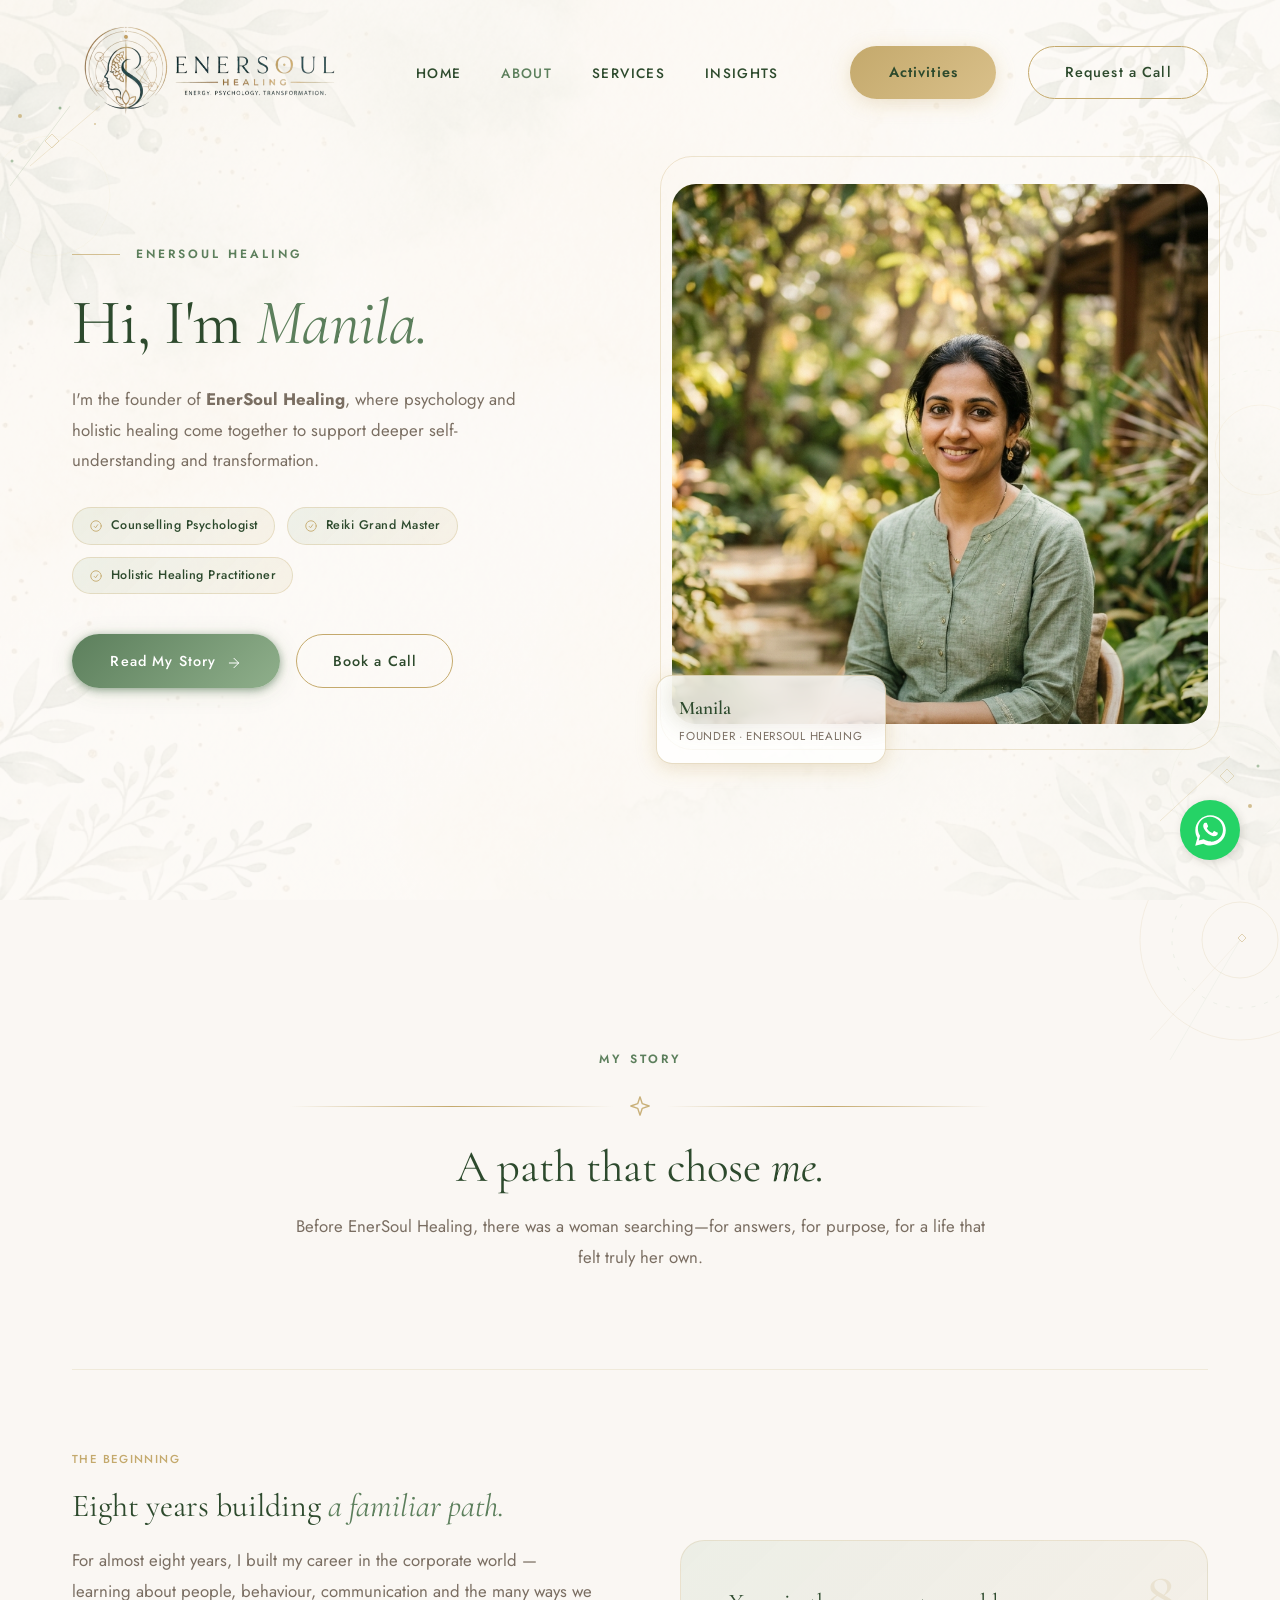
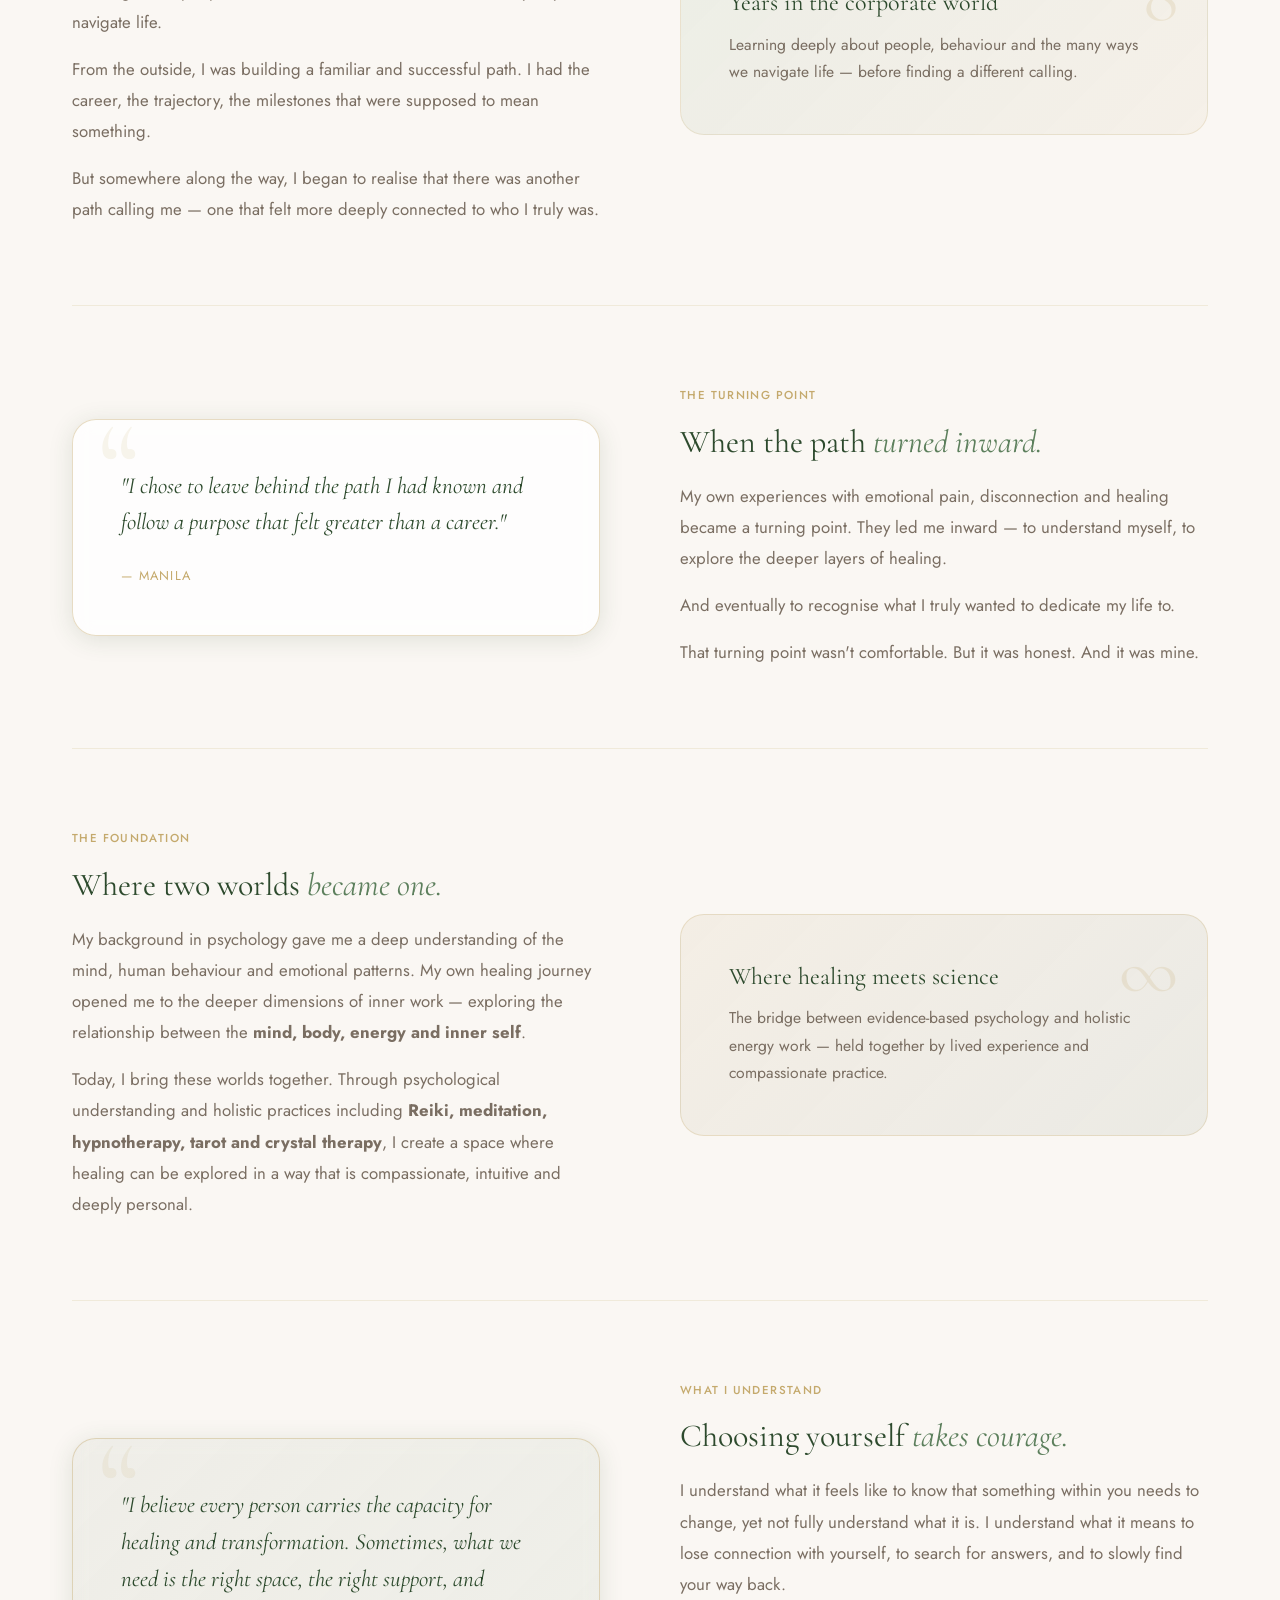
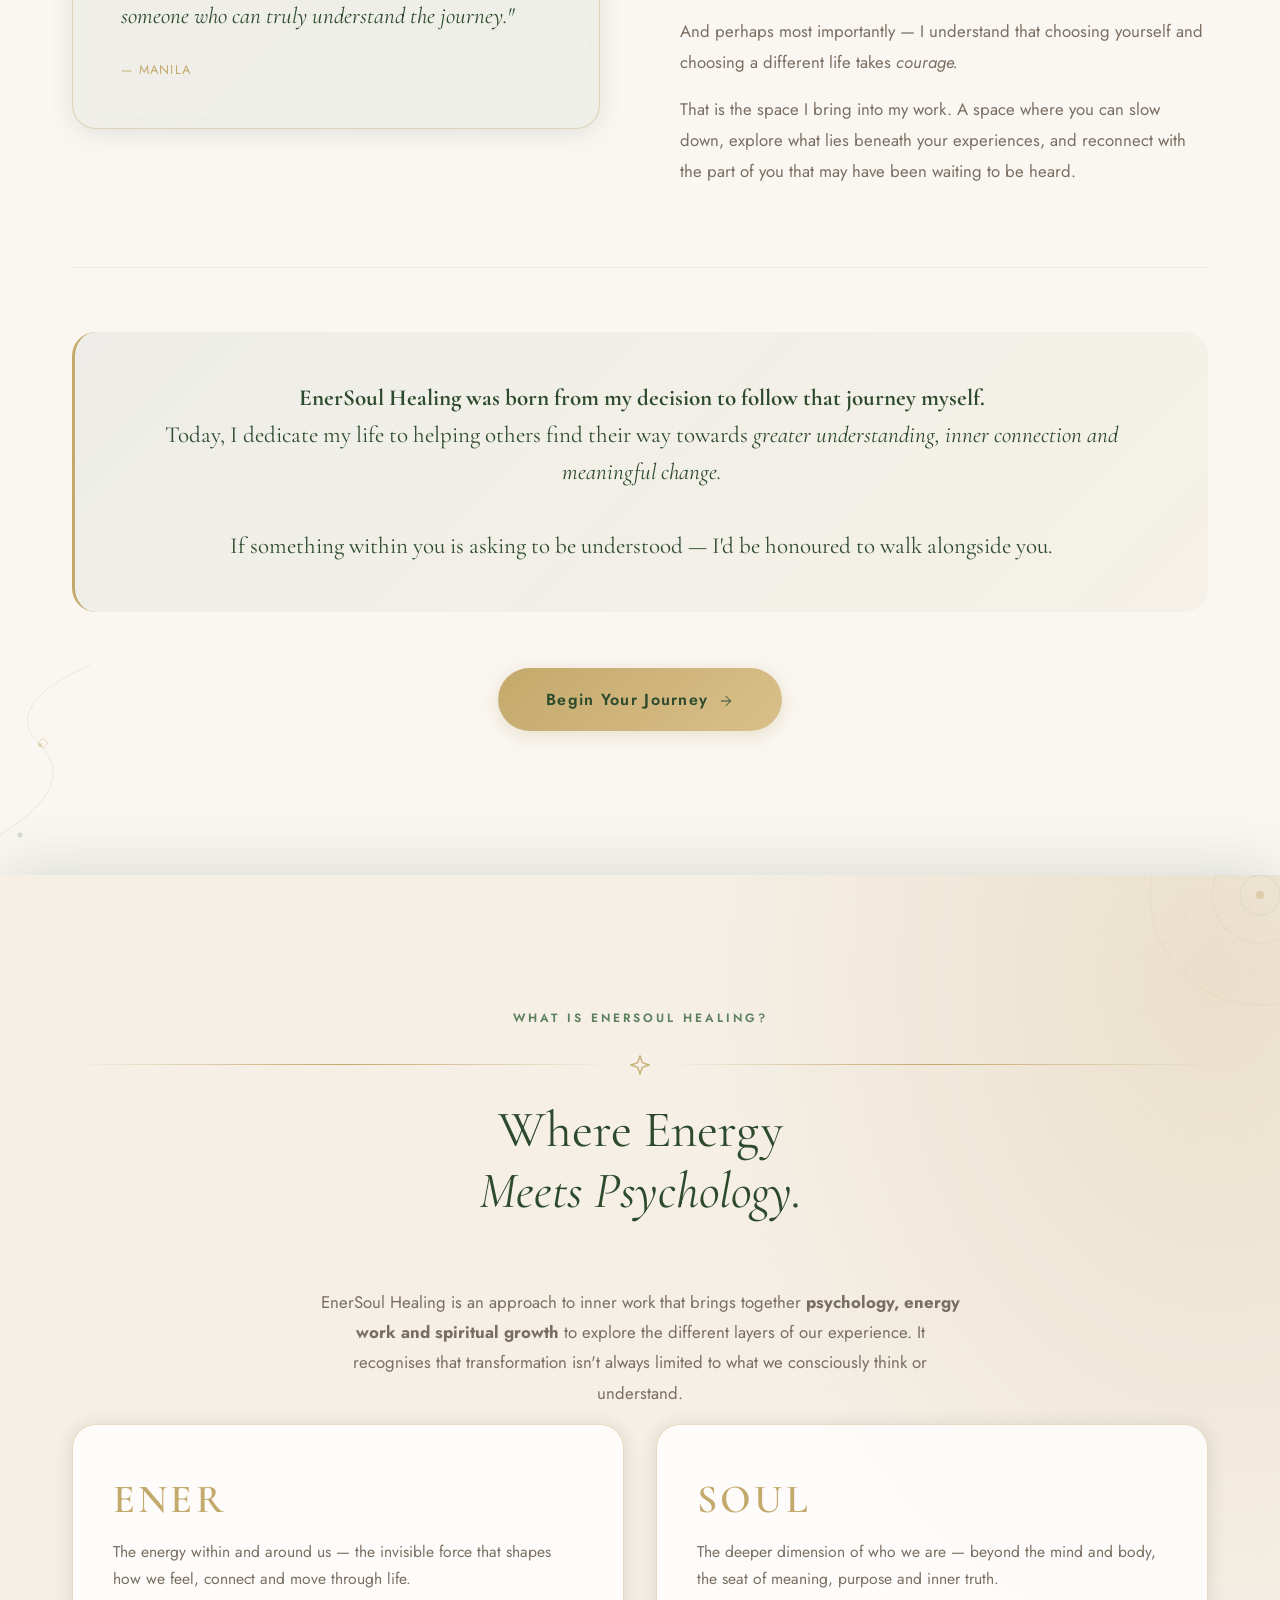
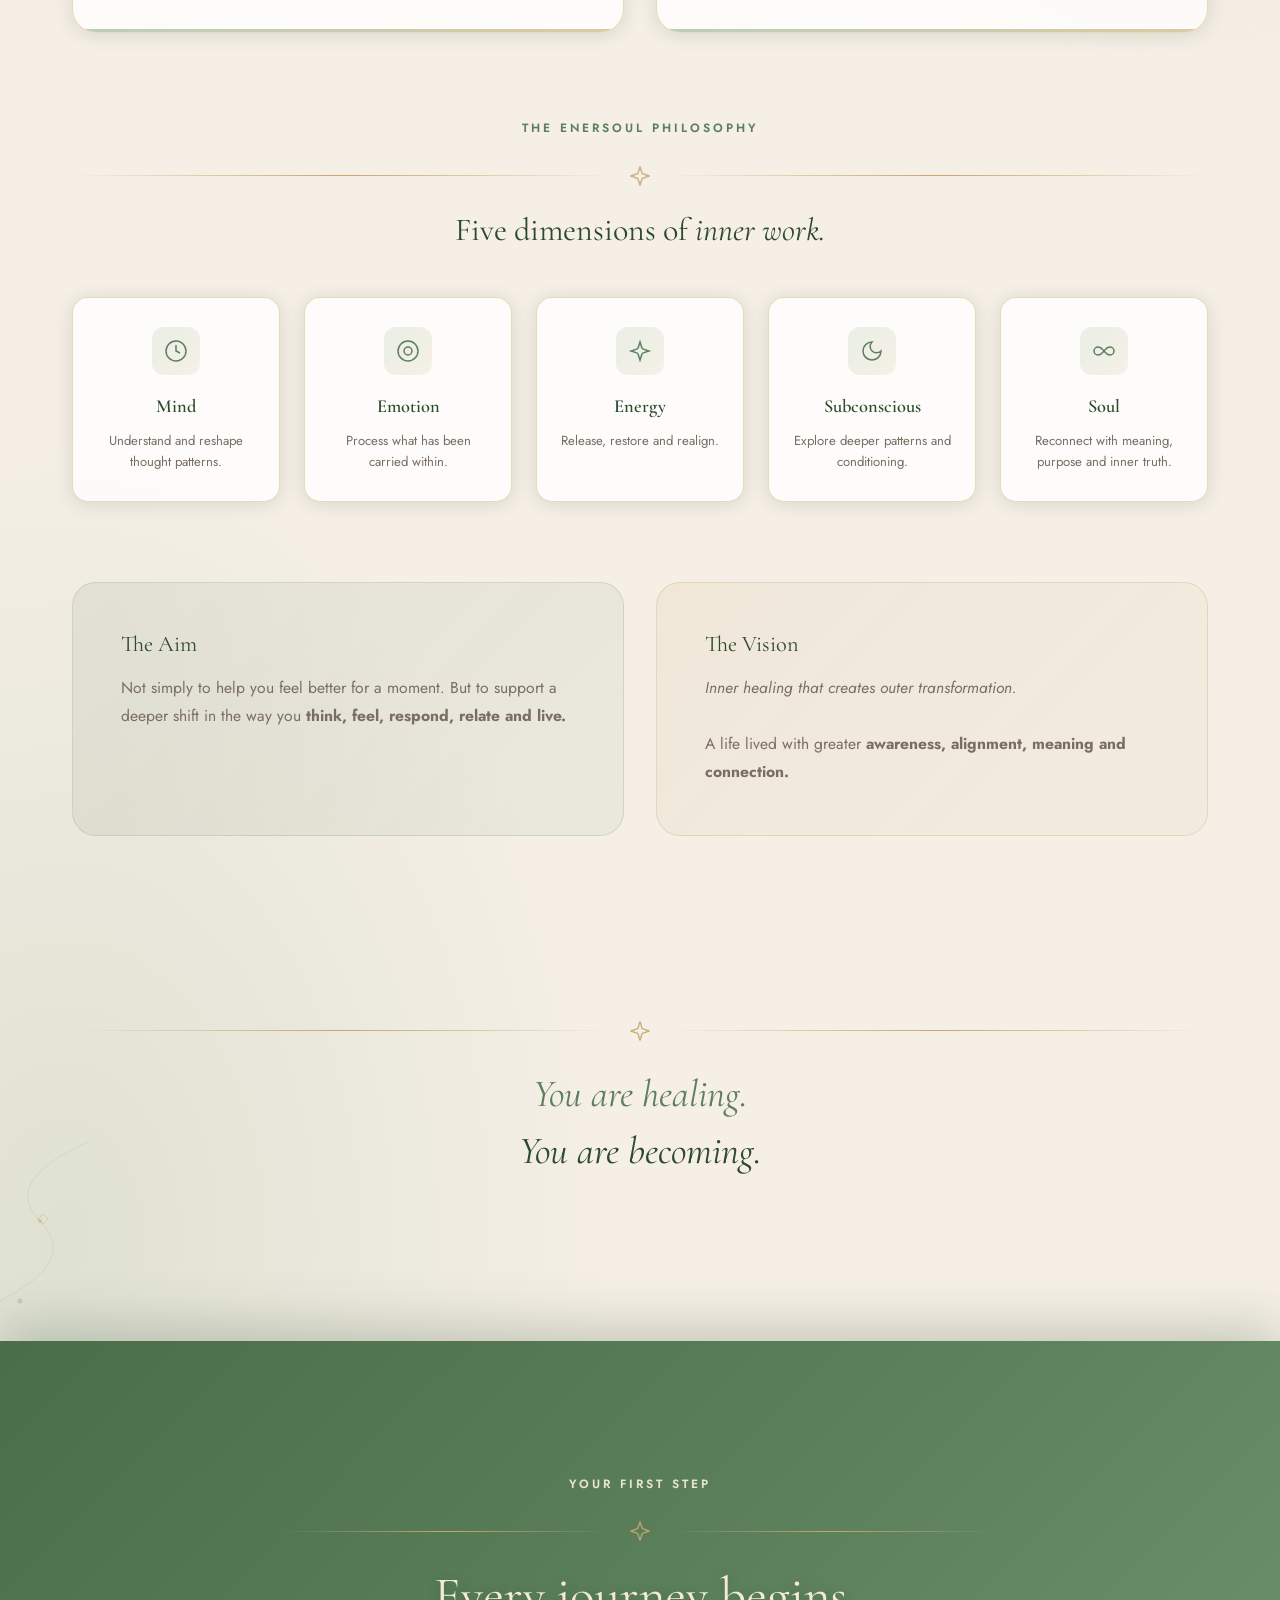
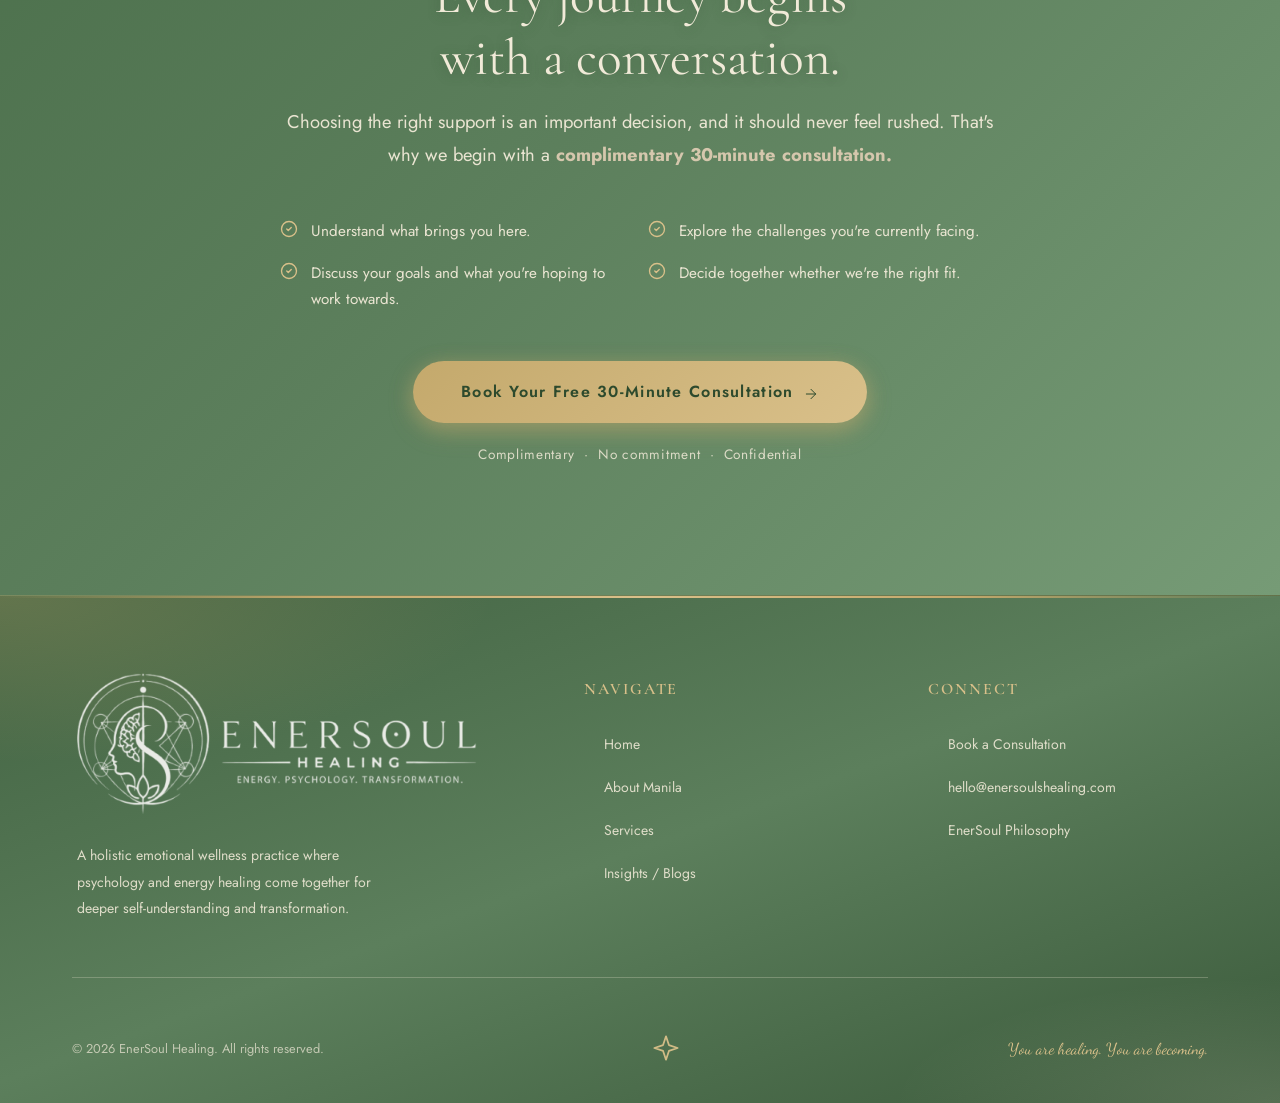
==== about.html @ aa123dfc "feat: implement site-wide animation system and add new about page with modern layout architecture" ====
<!DOCTYPE html>
<html lang="en">

<head>
  <meta charset="UTF-8" />
  <meta name="viewport" content="width=device-width, initial-scale=1.0" />
  <meta name="description"
    content="About Manila — Founder of EnerSoul Healing. Counselling Psychologist, Reiki Grand Master and Holistic Healing Practitioner. Read her story of transformation." />
  <meta name="keywords"
    content="Manila EnerSoul, about Manila, counselling psychologist, reiki grand master, holistic healing, EnerSoul Healing story" />
  <meta property="og:title" content="About Manila — EnerSoul Healing" />
  <meta property="og:description"
    content="The story behind EnerSoul Healing — where psychology and holistic healing come together for deeper transformation." />
  <title>About Manila — EnerSoul Healing</title>

  <!-- Favicon -->
  <link rel="icon" type="image/svg+xml"
    href="data:image/svg+xml,<svg xmlns='http://www.w3.org/2000/svg' viewBox='0 0 24 24' fill='none' stroke='%23C4A96C' stroke-width='1.5' stroke-linecap='round' stroke-linejoin='round'><path d='M12 2L14.5 9.5L22 12L14.5 14.5L12 22L9.5 14.5L2 12L9.5 9.5Z'/></svg>" />

  <!-- Stylesheets -->
  <link rel="stylesheet" href="css/style.css" />
  <link rel="stylesheet" href="css/animations.css" />

  <style>
    /* ── SVG Icon System ── */
    .icon {
      display: inline-block;
      width: 1em;
      height: 1em;
      vertical-align: middle;
      fill: none;
      stroke: currentColor;
      stroke-width: 1.5;
      stroke-linecap: round;
      stroke-linejoin: round;
      flex-shrink: 0;
    }

    .reason-icon .icon { width: 28px; height: 28px; }
    .reason-icon { color: var(--sage-deep); }
    .timeline-node .icon { width: 22px; height: 22px; color: var(--gold); }
    .modality-icon .icon { width: 36px; height: 36px; color: var(--sage-deep); }
    .pillar__icon { width: 20px; height: 20px; color: var(--gold); flex-shrink: 0; }
    .gold-divider__lotus .icon { width: 22px; height: 22px; color: var(--gold); opacity: 0.9; }
    .cta-check-icon .icon { width: 18px; height: 18px; color: var(--gold-light); }
    .footer-lotus .icon { width: 28px; height: 28px; color: rgba(196, 169, 108, 0.9); }
    .btn-arrow .icon { width: 16px; height: 16px; transition: transform 0.3s ease; }
    .btn:hover .btn-arrow .icon { transform: translateX(5px); }

    /* ── About Page Specific ── */

    /* Hero — full-screen, clears fixed nav */
    .about-hero {
      position: relative;
      min-height: 100vh;
      display: flex;
      align-items: center;
      /* Clear the fixed navbar (logo 100px + padding ~28px = ~130px) */
      padding-top: 140px;
      padding-bottom: 5rem;
      overflow: hidden;
    }

    .about-hero__inner {
      position: relative;
      z-index: 2;
      width: 100%;
    }

    .about-hero__grid {
      display: grid;
      grid-template-columns: 1fr 1fr;
      gap: 4rem;
      align-items: center;
    }

    .about-hero__text {
      animation: fadeInLeft 0.9s ease both;
    }

    .about-hero__eyebrow {
      display: flex;
      align-items: center;
      gap: 1rem;
      margin-bottom: 1.5rem;
    }

    .about-hero__eyebrow-line {
      width: 48px;
      height: 1px;
      background: var(--gold);
      opacity: 0.7;
    }

    .about-hero__heading {
      font-size: clamp(2.6rem, 5vw, 4.6rem);
      line-height: 1.1;
      margin-bottom: 1.6rem;
      color: var(--forest);
    }

    .about-hero__heading em {
      font-style: italic;
      color: var(--sage-deep);
    }

    .about-hero__subtext {
      font-size: 1.05rem;
      color: var(--taupe);
      line-height: 1.8;
      max-width: 460px;
      margin-bottom: 2rem;
    }

    .about-hero__image-col {
      position: relative;
      animation: fadeInRight 0.9s ease 0.2s both;
      /* Prevent the image column from overflowing upward */
      padding-top: 1rem;
      padding-bottom: 2.5rem;
    }

    .about-hero__frame {
      position: relative;
      border-radius: 24px;
      overflow: hidden;
      /* Cap height so it doesn't punch through the navbar */
      max-height: 540px;
      background: var(--cream-dark);
    }

    .about-hero__frame img {
      width: 100%;
      height: 100%;
      max-height: 540px;
      object-fit: cover;
      object-position: center top;
      display: block;
    }

    .about-hero__frame::before {
      content: '';
      position: absolute;
      inset: 0;
      background: linear-gradient(180deg, transparent 55%, rgba(45,74,45,0.16) 100%);
      z-index: 1;
      border-radius: 24px;
    }

    .about-hero__frame-ring {
      position: absolute;
      inset: -12px;
      border-radius: 32px;
      border: 1px solid rgba(196,169,108,0.28);
      pointer-events: none;
      /* Keep ring inside the image col bounds */
      top: -12px;
      bottom: 14px;
    }

    .about-hero__badge {
      position: absolute;
      bottom: 0;
      left: -16px;
      background: var(--glass);
      backdrop-filter: blur(12px);
      border: 1px solid var(--glass-border);
      border-radius: var(--radius-md);
      padding: 1rem 1.4rem;
      box-shadow: var(--shadow-gold);
      z-index: 3;
    }

    .about-hero__badge-name {
      display: block;
      font-family: var(--font-display);
      font-size: 1.2rem;
      color: var(--forest);
      font-weight: 600;
    }

    .about-hero__badge-roles {
      display: block;
      font-size: 0.72rem;
      color: var(--taupe);
      letter-spacing: 0.06em;
      text-transform: uppercase;
      margin-top: 0.2rem;
    }

    /* Story Section — alternating narrative blocks */
    .story-section {
      padding: 9rem 0;
      position: relative;
      background: var(--cream);
    }

    .story-intro {
      text-align: center;
      max-width: 700px;
      margin: 0 auto 6rem;
    }

    .story-intro h2 {
      font-size: clamp(2rem, 3.5vw, 3rem);
      margin-top: 1.5rem;
      margin-bottom: 1rem;
    }

    .story-intro p {
      color: var(--taupe);
      font-size: 1.05rem;
    }

    /* Narrative blocks */
    .narrative-blocks {
      display: flex;
      flex-direction: column;
      gap: 0;
    }

    .narrative-block {
      display: grid;
      grid-template-columns: 1fr 1fr;
      gap: 5rem;
      align-items: center;
      padding: 5rem 0;
      border-top: 1px solid rgba(196,169,108,0.18);
    }

    .narrative-block:last-child {
      border-bottom: 1px solid rgba(196,169,108,0.18);
    }

    .narrative-block--reverse .narrative-block__text {
      order: 2;
    }

    .narrative-block--reverse .narrative-block__visual {
      order: 1;
    }

    .narrative-block__label {
      font-size: 0.72rem;
      letter-spacing: 0.12em;
      text-transform: uppercase;
      color: var(--gold);
      font-family: var(--font-body);
      font-weight: 500;
      display: block;
      margin-bottom: 1rem;
    }

    .narrative-block__text h3 {
      font-family: var(--font-display);
      font-size: clamp(1.5rem, 2.5vw, 2.1rem);
      color: var(--forest);
      margin-bottom: 1.2rem;
      line-height: 1.25;
    }

    .narrative-block__text h3 em {
      font-style: italic;
      color: var(--sage-deep);
    }

    .narrative-block__text p {
      color: var(--taupe);
      line-height: 1.85;
      margin-bottom: 1rem;
    }

    .narrative-block__text p:last-of-type {
      margin-bottom: 0;
    }

    .narrative-block__visual {
      position: relative;
      display: flex;
      align-items: center;
      justify-content: center;
    }

    /* Pullquote card for visual column */
    .pullquote-card {
      background: var(--glass);
      backdrop-filter: blur(10px);
      border: 1px solid var(--glass-border);
      border-radius: var(--radius-lg);
      padding: 3rem;
      box-shadow: var(--shadow-soft);
      position: relative;
      overflow: hidden;
    }

    .pullquote-card::before {
      content: '\201C';
      position: absolute;
      top: -1rem;
      left: 1.5rem;
      font-family: var(--font-display);
      font-size: 8rem;
      color: var(--gold);
      opacity: 0.12;
      line-height: 1;
      pointer-events: none;
    }

    .pullquote-card p {
      font-family: var(--font-display);
      font-size: clamp(1.2rem, 1.8vw, 1.5rem);
      font-style: italic;
      color: var(--forest);
      line-height: 1.6;
      margin: 0;
    }

    .pullquote-card__attr {
      display: block;
      margin-top: 1.5rem;
      font-size: 0.8rem;
      letter-spacing: 0.1em;
      text-transform: uppercase;
      color: var(--gold);
      font-family: var(--font-body);
    }

    /* Credential pills */
    .credential-chips {
      display: flex;
      flex-wrap: wrap;
      gap: 0.75rem;
      margin-top: 1.5rem;
    }

    .credential-chip {
      display: inline-flex;
      align-items: center;
      gap: 0.5rem;
      background: linear-gradient(135deg, rgba(143,175,139,0.14), rgba(196,169,108,0.1));
      border: 1px solid rgba(196,169,108,0.3);
      border-radius: 100px;
      padding: 0.45rem 1rem;
      font-size: 0.78rem;
      letter-spacing: 0.04em;
      color: var(--forest);
      font-weight: 500;
    }

    .credential-chip svg {
      width: 14px;
      height: 14px;
      color: var(--gold);
      flex-shrink: 0;
    }

    /* Visual accent box */
    .accent-box {
      background: linear-gradient(135deg, rgba(143,175,139,0.12), rgba(196,169,108,0.08));
      border-radius: var(--radius-lg);
      padding: 3rem;
      border: 1px solid rgba(196,169,108,0.22);
      position: relative;
    }

    .accent-box__number {
      font-family: var(--font-display);
      font-size: 4.5rem;
      color: var(--gold);
      opacity: 0.18;
      line-height: 1;
      position: absolute;
      top: 1.2rem;
      right: 1.8rem;
      pointer-events: none;
    }

    .accent-box h4 {
      font-family: var(--font-display);
      font-size: 1.5rem;
      color: var(--forest);
      margin-bottom: 0.8rem;
    }

    .accent-box p {
      color: var(--taupe);
      font-size: 0.98rem;
      line-height: 1.75;
      margin: 0;
    }

    /* Closing statement band */
    .about-closing {
      margin-top: 4rem;
      padding: 3rem 4rem;
      background: linear-gradient(135deg, rgba(45,74,45,0.06), rgba(196,169,108,0.08));
      border-radius: var(--radius-lg);
      border-left: 3px solid var(--gold);
      text-align: center;
    }

    .about-closing p {
      font-family: var(--font-display);
      font-size: clamp(1.15rem, 1.8vw, 1.45rem);
      color: var(--forest);
      line-height: 1.6;
      margin: 0;
    }

    /* ── Philosophy Section ── */
    .philosophy-intro-text {
      max-width: 640px;
      margin: 0 auto 1rem;
      text-align: center;
      color: var(--taupe);
      font-size: 1.05rem;
      line-height: 1.8;
    }

    /* What EnerSoul Stands For — name breakdown */
    .ener-breakdown {
      display: grid;
      grid-template-columns: 1fr 1fr;
      gap: 2rem;
      margin-bottom: 5rem;
    }

    .ener-card {
      background: var(--glass);
      border: 1px solid var(--glass-border);
      border-radius: var(--radius-lg);
      padding: 2.5rem;
      box-shadow: var(--shadow-card);
      position: relative;
      overflow: hidden;
    }

    .ener-card::after {
      content: '';
      position: absolute;
      bottom: 0;
      left: 0;
      right: 0;
      height: 3px;
      background: linear-gradient(90deg, var(--sage), var(--gold));
      opacity: 0.6;
    }

    .ener-card__word {
      font-family: var(--font-display);
      font-size: 2.5rem;
      color: var(--forest);
      font-weight: 600;
      letter-spacing: 0.08em;
      margin-bottom: 0.4rem;
    }

    .ener-card__word em {
      color: var(--gold);
      font-style: normal;
    }

    .ener-card__def {
      font-size: 0.98rem;
      color: var(--taupe);
      line-height: 1.7;
    }

    /* Pillars — styled like the home modality grid */
    .pillars-heading {
      text-align: center;
      margin-bottom: 3rem;
    }

    .pillars-heading h3 {
      font-family: var(--font-display);
      font-size: clamp(1.5rem, 2.5vw, 2rem);
      color: var(--forest);
    }

    .pillars-grid-new {
      display: grid;
      grid-template-columns: repeat(5, 1fr);
      gap: 1.5rem;
      margin-bottom: 5rem;
    }

    @media (max-width: 900px) {
      .pillars-grid-new { grid-template-columns: repeat(3, 1fr); }
    }

    @media (max-width: 600px) {
      .pillars-grid-new { grid-template-columns: repeat(2, 1fr); }
    }

    .pillar-card-new {
      background: var(--glass);
      border: 1px solid var(--glass-border);
      border-radius: var(--radius-md);
      padding: 1.8rem 1.4rem;
      text-align: center;
      box-shadow: var(--shadow-card);
      transition: var(--transition);
      position: relative;
      overflow: hidden;
    }

    .pillar-card-new:hover {
      transform: translateY(-4px);
      box-shadow: var(--shadow-gold);
    }

    .pillar-card-new__icon {
      width: 48px;
      height: 48px;
      margin: 0 auto 1rem;
      background: linear-gradient(135deg, rgba(143,175,139,0.18), rgba(196,169,108,0.14));
      border-radius: 12px;
      display: flex;
      align-items: center;
      justify-content: center;
      color: var(--sage-deep);
    }

    .pillar-card-new__icon svg {
      width: 24px;
      height: 24px;
    }

    .pillar-card-new__label {
      font-family: var(--font-display);
      font-size: 1.15rem;
      color: var(--forest);
      font-weight: 600;
      display: block;
      margin-bottom: 0.5rem;
    }

    .pillar-card-new__desc {
      font-size: 0.82rem;
      color: var(--taupe);
      line-height: 1.6;
    }

    /* Aim + Vision two-column */
    .aim-vision-grid {
      display: grid;
      grid-template-columns: 1fr 1fr;
      gap: 2rem;
    }

    .aim-vision-card {
      border-radius: var(--radius-lg);
      padding: 3rem;
      position: relative;
      overflow: hidden;
    }

    .aim-vision-card--aim {
      background: linear-gradient(135deg, rgba(45,74,45,0.07), rgba(143,175,139,0.1));
      border: 1px solid rgba(143,175,139,0.3);
    }

    .aim-vision-card--vision {
      background: linear-gradient(135deg, rgba(196,169,108,0.1), rgba(196,169,108,0.05));
      border: 1px solid rgba(196,169,108,0.3);
    }

    .aim-vision-card h4 {
      font-family: var(--font-display);
      font-size: 1.4rem;
      color: var(--forest);
      margin-bottom: 1rem;
    }

    .aim-vision-card p {
      color: var(--taupe);
      line-height: 1.8;
      font-size: 0.98rem;
    }

    /* Closing mantra */
    .closing-mantra {
      text-align: center;
      padding: 5rem 0 2rem;
    }

    .closing-mantra p {
      font-family: var(--font-display);
      font-size: clamp(1.6rem, 3vw, 2.4rem);
      color: var(--forest);
      line-height: 1.5;
    }

    .closing-mantra span {
      color: var(--sage-deep);
      font-style: italic;
    }

    /* ── Responsive ── */
    @media (max-width: 900px) {
      .about-hero {
        padding-top: 120px;
        padding-bottom: 4rem;
        min-height: auto;
      }
      .about-hero__grid { grid-template-columns: 1fr; gap: 2.5rem; }
      .about-hero__image-col { order: -1; max-width: 380px; margin: 0 auto; padding-bottom: 2rem; }
      .about-hero__frame { max-height: 420px; }
      .about-hero__frame img { max-height: 420px; }
      .about-hero__heading { font-size: clamp(2.2rem, 7vw, 3rem); }
      .about-hero__subtext { max-width: 100%; }
      .narrative-block { grid-template-columns: 1fr; gap: 2.5rem; }
      .narrative-block--reverse .narrative-block__text { order: 0; }
      .narrative-block--reverse .narrative-block__visual { order: 0; }
      .ener-breakdown { grid-template-columns: 1fr; }
      .aim-vision-grid { grid-template-columns: 1fr; }
      .about-closing { padding: 2.5rem; }
      .about-hero__badge { left: 0; bottom: 0; }
    }

    @media (max-width: 600px) {
      .pullquote-card { padding: 2rem; }
      .narrative-block { padding: 3rem 0; }
    }
  </style>
</head>

<body>

  <!-- SVG ICON SPRITE (hidden) -->
  <svg xmlns="http://www.w3.org/2000/svg" style="display:none" aria-hidden="true">
    <defs>
      <symbol id="icon-lotus" viewBox="0 0 24 24" fill="none" stroke-linecap="round" stroke-linejoin="round">
        <path d="M12 2L14.5 9.5L22 12L14.5 14.5L12 22L9.5 14.5L2 12L9.5 9.5Z" />
      </symbol>
      <symbol id="icon-mind" viewBox="0 0 24 24" fill="none" stroke-linecap="round" stroke-linejoin="round">
        <circle cx="12" cy="12" r="10" /><path d="M12 6v6l4 2" />
      </symbol>
      <symbol id="icon-emotion" viewBox="0 0 24 24" fill="none" stroke-linecap="round" stroke-linejoin="round">
        <circle cx="12" cy="12" r="4" /><path d="M12 2a10 10 0 0 1 0 20" /><path d="M12 2a10 10 0 0 0 0 20" />
      </symbol>
      <symbol id="icon-sparkles" viewBox="0 0 24 24" fill="none" stroke-linecap="round" stroke-linejoin="round">
        <path d="m12 3-1.912 5.813a2 2 0 0 1-1.275 1.275L3 12l5.813 1.912a2 2 0 0 1 1.275 1.275L12 21l1.912-5.813a2 2 0 0 1 1.275-1.275L21 12l-5.813-1.912a2 2 0 0 1-1.275-1.275L12 3Z" />
        <path d="M5 3v4" /><path d="M19 17v4" /><path d="M3 5h4" /><path d="M17 19h4" />
      </symbol>
      <symbol id="icon-moon" viewBox="0 0 24 24" fill="none" stroke-linecap="round" stroke-linejoin="round">
        <path d="M12 3a6 6 0 0 0 9 9 9 9 0 1 1-9-9Z" />
      </symbol>
      <symbol id="icon-infinity" viewBox="0 0 24 24" fill="none" stroke-linecap="round" stroke-linejoin="round">
        <path d="M12 12c-2-2.5-4-4-6-4a4 4 0 0 0 0 8c2 0 4-1.5 6-4z" />
        <path d="M12 12c2 2.5 4 4 6 4a4 4 0 0 0 0-8c-2 0-4 1.5-6 4z" />
      </symbol>
      <symbol id="icon-check" viewBox="0 0 24 24" fill="none" stroke-linecap="round" stroke-linejoin="round">
        <circle cx="12" cy="12" r="10" /><polyline points="9 12 11 14 15 10" />
      </symbol>
      <symbol id="icon-arrow" viewBox="0 0 24 24" fill="none" stroke-linecap="round" stroke-linejoin="round">
        <line x1="5" y1="12" x2="19" y2="12" /><polyline points="12 5 19 12 12 19" />
      </symbol>
      <symbol id="icon-star" viewBox="0 0 24 24" fill="none" stroke-linecap="round" stroke-linejoin="round">
        <polygon points="12 2 15.09 8.26 22 9.27 17 14.14 18.18 21.02 12 17.77 5.82 21.02 7 14.14 2 9.27 8.91 8.26 12 2" />
      </symbol>
      <symbol id="icon-healing" viewBox="0 0 24 24" fill="none" stroke-linecap="round" stroke-linejoin="round">
        <circle cx="12" cy="12" r="4" /><path d="M12 2v2" /><path d="M12 20v2" />
        <path d="m4.93 4.93 1.41 1.41" /><path d="m17.66 17.66 1.41 1.41" />
        <path d="M2 12h2" /><path d="M20 12h2" />
        <path d="m6.34 17.66-1.41 1.41" /><path d="m19.07 4.93-1.41 1.41" />
      </symbol>
      <symbol id="icon-heart" viewBox="0 0 24 24" fill="none" stroke-linecap="round" stroke-linejoin="round">
        <path d="M20.84 4.61a5.5 5.5 0 0 0-7.78 0L12 5.67l-1.06-1.06a5.5 5.5 0 0 0-7.78 7.78l1.06 1.06L12 21.23l7.78-7.78 1.06-1.06a5.5 5.5 0 0 0 0-7.78z" />
      </symbol>
    </defs>
  </svg>

  <!-- ════════════════════════════════════════
       NAVIGATION
  ════════════════════════════════════════ -->
  <nav id="navbar" role="navigation" aria-label="Main navigation">
    <div class="container nav-inner">

      <a href="index.html#hero" class="nav-logo" aria-label="EnerSoul Healing home">
        <img src="assets/new_logo-removebg-preview.png" alt="EnerSoul Healing Logo" class="nav-logo__img" />
      </a>

      <ul class="nav-links" role="list">
  <li><a href="index.html">Home</a></li>
  <li><a href="about.html" style="color:var(--sage-deep)">About</a></li>
  <li><a href="index.html#section-modalities">Services</a></li>
  <li><a href="blog.html">Insights</a></li>
</ul>

      <div class="nav-cta">
        <a href="updates.html" class="btn btn--gold" style="margin-right: 1rem;">Activities</a>
        <a href="#section-cta" class="btn btn--outline" id="nav-book-btn">Request a Call</a>
      </div>

      <button class="nav-toggle" id="nav-toggle" aria-label="Open menu" aria-expanded="false">
        <span></span><span></span><span></span>
      </button>
    </div>
  </nav>

  <!-- Mobile Menu -->
  <div class="mobile-menu" id="mobile-menu" role="dialog" aria-modal="true" aria-label="Mobile navigation">
  <a href="index.html">Home</a>
  <a href="about.html">About</a>
  <a href="index.html#section-modalities">Services</a>
  <a href="blog.html">Insights</a>
  <a href="about.html#section-philosophy">Philosophy</a>
  <a href="updates.html" class="btn btn--gold" style="margin-top:1rem;">Activities</a>
    <a href="#section-cta" class="btn btn--primary" style="margin-top:1rem;">Request a Call</a>
</div>

  <!-- ════════════════════════════════════════
       ABOUT HERO — SECTION 1
  ════════════════════════════════════════ -->
  <section id="hero" aria-label="About Manila" class="about-hero">

    <!-- Background texture inherited from hero-bg class -->
    <div class="hero-bg" aria-hidden="true"></div>

    <!-- Geometric corner accents (same as homepage hero) -->
    <svg class="geo-accent geo-accent--tl" width="200" height="200" viewBox="0 0 200 200" fill="none" aria-hidden="true">
      <circle cx="20" cy="20" r="2" fill="#C4A96C" opacity="0.72"/>
      <circle cx="60" cy="12" r="1.5" fill="#8FAF8B" opacity="0.9"/>
      <circle cx="12" cy="65" r="1.5" fill="#8FAF8B" opacity="0.72"/>
      <circle cx="95" cy="28" r="1" fill="#C4A96C" opacity="0.63"/>
      <line x1="30" y1="70" x2="100" y2="10" stroke="#C4A96C" stroke-width="0.6" opacity="0.4"/>
      <line x1="10" y1="90" x2="70" y2="10" stroke="#8FAF8B" stroke-width="0.6" opacity="0.4"/>
      <path d="M45 45 L52 38 L59 45 L52 52Z" stroke="#C4A96C" stroke-width="0.7" fill="none" opacity="0.5"/>
      <circle cx="50" cy="100" r="60" stroke="#C4A96C" stroke-width="0.5" opacity="0.1"/>
    </svg>

    <svg class="geo-accent geo-accent--br" width="200" height="200" viewBox="0 0 200 200" fill="none" aria-hidden="true">
      <circle cx="170" cy="170" r="2" fill="#C4A96C" opacity="0.72"/>
      <circle cx="135" cy="178" r="1.5" fill="#8FAF8B" opacity="0.9"/>
      <circle cx="178" cy="130" r="1.5" fill="#8FAF8B" opacity="0.72"/>
      <line x1="150" y1="120" x2="80" y2="185" stroke="#C4A96C" stroke-width="0.6" opacity="0.4"/>
      <path d="M140 140 L147 133 L154 140 L147 147Z" stroke="#C4A96C" stroke-width="0.7" fill="none" opacity="0.5"/>
      <circle cx="150" cy="150" r="60" stroke="#8FAF8B" stroke-width="0.5" opacity="0.1"/>
    </svg>

    <!-- Sacred geometry right side accent -->
    <svg class="section-decor section-decor--cr" width="180" height="360" viewBox="0 0 180 360" fill="none" aria-hidden="true" style="top: 50%; transform: translateY(-50%); right: 0;">
      <circle cx="160" cy="180" r="120" stroke="#C4A96C" stroke-width="0.5" opacity="0.15"/>
      <circle cx="160" cy="180" r="80" stroke="#8FAF8B" stroke-width="0.5" stroke-dasharray="4 8" opacity="0.18"/>
      <circle cx="160" cy="180" r="45" stroke="#C4A96C" stroke-width="0.6" opacity="0.16"/>
    </svg>

    <div class="container about-hero__inner">
      <div class="about-hero__grid">

        <!-- Left: text -->
        <div class="about-hero__text">
          <div class="about-hero__eyebrow">
            <div class="about-hero__eyebrow-line"></div>
            <span class="section-label">EnerSoul Healing</span>
          </div>

          <h1 class="about-hero__heading">
            Hi, I'm <em>Manila.</em>
          </h1>

          <p class="about-hero__subtext">
            I'm the founder of <strong>EnerSoul Healing</strong>, where psychology and holistic healing come together to support deeper self-understanding and transformation.
          </p>

          <div class="credential-chips">
            <span class="credential-chip">
              <svg fill="none" stroke="currentColor" stroke-width="1.5" viewBox="0 0 24 24"><path stroke-linecap="round" stroke-linejoin="round" d="M9 12.75L11.25 15 15 9.75M21 12a9 9 0 11-18 0 9 9 0 0118 0z" /></svg>
              Counselling Psychologist
            </span>
            <span class="credential-chip">
              <svg fill="none" stroke="currentColor" stroke-width="1.5" viewBox="0 0 24 24"><path stroke-linecap="round" stroke-linejoin="round" d="M9 12.75L11.25 15 15 9.75M21 12a9 9 0 11-18 0 9 9 0 0118 0z" /></svg>
              Reiki Grand Master
            </span>
            <span class="credential-chip">
              <svg fill="none" stroke="currentColor" stroke-width="1.5" viewBox="0 0 24 24"><path stroke-linecap="round" stroke-linejoin="round" d="M9 12.75L11.25 15 15 9.75M21 12a9 9 0 11-18 0 9 9 0 0118 0z" /></svg>
              Holistic Healing Practitioner
            </span>
          </div>

          <div style="margin-top: 2.5rem; display: flex; gap: 1rem; flex-wrap: wrap;">
            <a href="#story-section" class="btn btn--primary" id="about-read-story">
              Read My Story
              <span class="btn-arrow"><svg class="icon"><use href="#icon-arrow" /></svg></span>
            </a>
            <a href="https://wa.me/919024952636?text=Hi%2C%20I%20would%20like%20to%20enquire%20about%20your%20services." target="_blank" class="btn btn--outline" id="about-book-btn">Book a Call</a>
          </div>
        </div>

        <!-- Right: image -->
        <div class="about-hero__image-col">
          <div class="about-hero__frame">
            <img src="images/manila.jpg" alt="Manila — Founder of EnerSoul Healing" loading="eager" />
          </div>
          <div class="about-hero__frame-ring" aria-hidden="true"></div>
          <div class="about-hero__badge">
            <span class="about-hero__badge-name">Manila</span>
            <span class="about-hero__badge-roles">Founder · EnerSoul Healing</span>
          </div>
        </div>

      </div>
    </div>
  </section>

  <!-- ════════════════════════════════════════
       MY STORY — SECTION 2
  ════════════════════════════════════════ -->
  <section id="story-section" class="story-section" aria-label="Manila's story">

    <!-- Sacred geometry: concentric rings top-right -->
    <svg class="section-decor section-decor--tr" width="280" height="280" viewBox="0 0 280 280" fill="none" aria-hidden="true">
      <circle cx="240" cy="40" r="100" stroke="#C4A96C" stroke-width="0.6" opacity="0.22"/>
      <circle cx="240" cy="40" r="68" stroke="#8FAF8B" stroke-width="0.6" stroke-dasharray="4 9" opacity="0.22"/>
      <circle cx="240" cy="40" r="38" stroke="#C4A96C" stroke-width="0.8" opacity="0.2"/>
      <path d="M238 38 L242 34 L246 38 L242 42Z" stroke="#C4A96C" stroke-width="0.8" fill="none" opacity="0.6"/>
      <line x1="240" y1="40" x2="150" y2="140" stroke="#C4A96C" stroke-width="0.5" opacity="0.18"/>
      <line x1="240" y1="40" x2="170" y2="160" stroke="#8FAF8B" stroke-width="0.5" opacity="0.16"/>
    </svg>

    <!-- Arc path bottom-left -->
    <svg class="section-decor section-decor--bl" width="200" height="220" viewBox="0 0 200 220" fill="none" aria-hidden="true">
      <path d="M0,180 Q80,130 40,90 Q0,50 90,10" stroke="#8FAF8B" stroke-width="0.8" fill="none" opacity="0.25"/>
      <circle cx="40" cy="90" r="2" fill="#C4A96C" opacity="0.4"/>
      <circle cx="20" cy="180" r="2.5" fill="#8FAF8B" opacity="0.36"/>
      <path d="M38 88 L43 83 L48 88 L43 93Z" stroke="#C4A96C" stroke-width="0.7" fill="none" opacity="0.55"/>
    </svg>

    <div class="container">

      <!-- Section intro header -->
      <div class="story-intro reveal">
        <span class="section-label">My Story</span>
        <div class="gold-divider" aria-hidden="true">
          <span class="gold-divider__lotus"><svg class="icon"><use href="#icon-lotus" /></svg></span>
        </div>
        <h2>A path that chose <em>me.</em></h2>
        <p>Before EnerSoul Healing, there was a woman searching—for answers, for purpose, for a life that felt truly her own.</p>
      </div>

      <!-- Narrative blocks -->
      <div class="narrative-blocks">

        <!-- Block 1: The Corporate Years -->
        <div class="narrative-block reveal reveal--left" id="story-block-1">
          <div class="narrative-block__text">
            <span class="narrative-block__label">The Beginning</span>
            <h3>Eight years building <em>a familiar path.</em></h3>
            <p>For almost eight years, I built my career in the corporate world — learning about people, behaviour, communication and the many ways we navigate life.</p>
            <p>From the outside, I was building a familiar and successful path. I had the career, the trajectory, the milestones that were supposed to mean something.</p>
            <p>But somewhere along the way, I began to realise that there was another path calling me — one that felt more deeply connected to who I truly was.</p>
          </div>
          <div class="narrative-block__visual">
            <div class="accent-box">
              <span class="accent-box__number" aria-hidden="true">8</span>
              <h4>Years in the corporate world</h4>
              <p>Learning deeply about people, behaviour and the many ways we navigate life — before finding a different calling.</p>
            </div>
          </div>
        </div>

        <!-- Block 2: The Turning Point -->
        <div class="narrative-block narrative-block--reverse reveal reveal--right" id="story-block-2">
          <div class="narrative-block__text">
            <span class="narrative-block__label">The Turning Point</span>
            <h3>When the path <em>turned inward.</em></h3>
            <p>My own experiences with emotional pain, disconnection and healing became a turning point. They led me inward — to understand myself, to explore the deeper layers of healing.</p>
            <p>And eventually to recognise what I truly wanted to dedicate my life to.</p>
            <p>That turning point wasn't comfortable. But it was honest. And it was mine.</p>
          </div>
          <div class="narrative-block__visual">
            <div class="pullquote-card">
              <p>"I chose to leave behind the path I had known and follow a purpose that felt greater than a career."</p>
              <span class="pullquote-card__attr">— Manila</span>
            </div>
          </div>
        </div>

        <!-- Block 3: The Foundation -->
        <div class="narrative-block reveal reveal--left" id="story-block-3">
          <div class="narrative-block__text">
            <span class="narrative-block__label">The Foundation</span>
            <h3>Where two worlds <em>became one.</em></h3>
            <p>My background in psychology gave me a deep understanding of the mind, human behaviour and emotional patterns. My own healing journey opened me to the deeper dimensions of inner work — exploring the relationship between the <strong>mind, body, energy and inner self</strong>.</p>
            <p>Today, I bring these worlds together. Through psychological understanding and holistic practices including <strong>Reiki, meditation, hypnotherapy, tarot and crystal therapy</strong>, I create a space where healing can be explored in a way that is compassionate, intuitive and deeply personal.</p>
          </div>
          <div class="narrative-block__visual">
            <div class="accent-box" style="background: linear-gradient(135deg, rgba(196,169,108,0.1), rgba(45,74,45,0.07)); border-color: rgba(196,169,108,0.28);">
              <span class="accent-box__number" aria-hidden="true">∞</span>
              <h4>Where healing meets science</h4>
              <p>The bridge between evidence-based psychology and holistic energy work — held together by lived experience and compassionate practice.</p>
            </div>
          </div>
        </div>

        <!-- Block 4: The Space -->
        <div class="narrative-block narrative-block--reverse reveal reveal--right" id="story-block-4">
          <div class="narrative-block__text">
            <span class="narrative-block__label">What I Understand</span>
            <h3>Choosing yourself <em>takes courage.</em></h3>
            <p>I understand what it feels like to know that something within you needs to change, yet not fully understand what it is. I understand what it means to lose connection with yourself, to search for answers, and to slowly find your way back.</p>
            <p>And perhaps most importantly — I understand that choosing yourself and choosing a different life takes <em>courage.</em></p>
            <p>That is the space I bring into my work. A space where you can slow down, explore what lies beneath your experiences, and reconnect with the part of you that may have been waiting to be heard.</p>
          </div>
          <div class="narrative-block__visual">
            <div class="pullquote-card" style="background: linear-gradient(135deg, rgba(45,74,45,0.05), rgba(143,175,139,0.1));">
              <p>"I believe every person carries the capacity for healing and transformation. Sometimes, what we need is the right space, the right support, and someone who can truly understand the journey."</p>
              <span class="pullquote-card__attr">— Manila</span>
            </div>
          </div>
        </div>

      </div>

      <!-- Closing statement -->
      <div class="about-closing reveal">
        <p>
          <strong>EnerSoul Healing was born from my decision to follow that journey myself.</strong><br/>
          Today, I dedicate my life to helping others find their way towards <em>greater understanding, inner connection and meaningful change.</em><br/><br/>
          If something within you is asking to be understood — I'd be honoured to walk alongside you.
        </p>
      </div>

      <div style="text-align: center; margin-top: 3.5rem;">
        <a href="https://wa.me/919024952636?text=Hi%2C%20I%20would%20like%20to%20enquire%20about%20your%20services." target="_blank" class="btn btn--gold btn--lg" id="story-cta">
          Begin Your Journey
          <span class="btn-arrow"><svg class="icon"><use href="#icon-arrow" /></svg></span>
        </a>
      </div>

    </div>
  </section>

  <!-- ════════════════════════════════════════
       WHAT IS ENERSOUL HEALING — SECTION 3
  ════════════════════════════════════════ -->
  <section id="section-philosophy" aria-label="What is EnerSoul Healing">

    <!-- Full sacred geometry ring cluster top-right -->
    <svg class="section-decor section-decor--tr" width="280" height="280" viewBox="0 0 280 280" fill="none" aria-hidden="true">
      <circle cx="260" cy="20" r="110" stroke="#C4A96C" stroke-width="0.6" opacity="0.22"/>
      <circle cx="260" cy="20" r="78" stroke="#8FAF8B" stroke-width="0.6" stroke-dasharray="4 9" opacity="0.22"/>
      <circle cx="260" cy="20" r="48" stroke="#C4A96C" stroke-width="0.8" opacity="0.2"/>
      <circle cx="260" cy="20" r="20" stroke="#8FAF8B" stroke-width="0.8" opacity="0.23"/>
      <circle cx="260" cy="20" r="4" fill="#C4A96C" opacity="0.36"/>
      <line x1="260" y1="20" x2="130" y2="150" stroke="#C4A96C" stroke-width="0.5" opacity="0.2"/>
      <line x1="260" y1="20" x2="100" y2="100" stroke="#C4A96C" stroke-width="0.4" opacity="0.16"/>
    </svg>

    <!-- Arc + dots bottom-left -->
    <svg class="section-decor section-decor--bl" width="220" height="220" viewBox="0 0 220 220" fill="none" aria-hidden="true">
      <path d="M0,180 Q80,140 40,100 Q0,60 90,20" stroke="#8FAF8B" stroke-width="0.8" fill="none" opacity="0.25"/>
      <circle cx="40" cy="100" r="2" fill="#C4A96C" opacity="0.45"/>
      <circle cx="20" cy="180" r="2.5" fill="#8FAF8B" opacity="0.4"/>
      <path d="M38 98 L43 93 L48 98 L43 103Z" stroke="#C4A96C" stroke-width="0.7" fill="none" opacity="0.58"/>
    </svg>

    <div class="container">

      <div class="section-header reveal">
        <span class="section-label">What Is EnerSoul Healing?</span>
        <div class="gold-divider" aria-hidden="true">
          <span class="gold-divider__lotus"><svg class="icon"><use href="#icon-lotus" /></svg></span>
        </div>
        <h2>Where Energy<br /><em>Meets Psychology.</em></h2>
      </div>

      <p class="philosophy-intro-text reveal">
        EnerSoul Healing is an approach to inner work that brings together <strong>psychology, energy work and spiritual growth</strong> to explore the different layers of our experience. It recognises that transformation isn't always limited to what we consciously think or understand.
      </p>

      <!-- ENER + SOUL name breakdown -->
      <div class="ener-breakdown reveal">
        <div class="ener-card">
          <div class="ener-card__word"><em>ENER</em></div>
          <p class="ener-card__def">The energy within and around us — the invisible force that shapes how we feel, connect and move through life.</p>
        </div>
        <div class="ener-card">
          <div class="ener-card__word"><em>SOUL</em></div>
          <p class="ener-card__def">The deeper dimension of who we are — beyond the mind and body, the seat of meaning, purpose and inner truth.</p>
        </div>
      </div>

      <!-- Pillars -->
      <div class="pillars-heading reveal">
        <span class="section-label">The EnerSoul Philosophy</span>
        <div class="gold-divider" aria-hidden="true">
          <span class="gold-divider__lotus"><svg class="icon"><use href="#icon-lotus" /></svg></span>
        </div>
        <h3>Five dimensions of <em>inner work.</em></h3>
      </div>

      <div class="pillars-grid-new stagger-children">
        <div class="pillar-card-new" id="pillar-mind">
          <div class="pillar-card-new__icon">
            <svg fill="none" stroke="currentColor" stroke-width="1.5" viewBox="0 0 24 24"><circle cx="12" cy="12" r="10"/><path d="M12 6v6l4 2"/></svg>
          </div>
          <span class="pillar-card-new__label">Mind</span>
          <p class="pillar-card-new__desc">Understand and reshape thought patterns.</p>
        </div>

        <div class="pillar-card-new" id="pillar-emotion">
          <div class="pillar-card-new__icon">
            <svg fill="none" stroke="currentColor" stroke-width="1.5" viewBox="0 0 24 24"><circle cx="12" cy="12" r="4"/><path d="M12 2a10 10 0 0 1 0 20"/><path d="M12 2a10 10 0 0 0 0 20"/></svg>
          </div>
          <span class="pillar-card-new__label">Emotion</span>
          <p class="pillar-card-new__desc">Process what has been carried within.</p>
        </div>

        <div class="pillar-card-new" id="pillar-energy">
          <div class="pillar-card-new__icon">
            <svg fill="none" stroke="currentColor" stroke-width="1.5" viewBox="0 0 24 24"><path d="m12 3-1.912 5.813a2 2 0 0 1-1.275 1.275L3 12l5.813 1.912a2 2 0 0 1 1.275 1.275L12 21l1.912-5.813a2 2 0 0 1 1.275-1.275L21 12l-5.813-1.912a2 2 0 0 1-1.275-1.275L12 3Z"/></svg>
          </div>
          <span class="pillar-card-new__label">Energy</span>
          <p class="pillar-card-new__desc">Release, restore and realign.</p>
        </div>

        <div class="pillar-card-new" id="pillar-subconscious">
          <div class="pillar-card-new__icon">
            <svg fill="none" stroke="currentColor" stroke-width="1.5" viewBox="0 0 24 24"><path d="M12 3a6 6 0 0 0 9 9 9 9 0 1 1-9-9Z"/></svg>
          </div>
          <span class="pillar-card-new__label">Subconscious</span>
          <p class="pillar-card-new__desc">Explore deeper patterns and conditioning.</p>
        </div>

        <div class="pillar-card-new" id="pillar-soul">
          <div class="pillar-card-new__icon">
            <svg fill="none" stroke="currentColor" stroke-width="1.5" viewBox="0 0 24 24"><path d="M12 12c-2-2.5-4-4-6-4a4 4 0 0 0 0 8c2 0 4-1.5 6-4z"/><path d="M12 12c2 2.5 4 4 6 4a4 4 0 0 0 0-8c-2 0-4 1.5-6 4z"/></svg>
          </div>
          <span class="pillar-card-new__label">Soul</span>
          <p class="pillar-card-new__desc">Reconnect with meaning, purpose and inner truth.</p>
        </div>
      </div>

      <!-- Aim & Vision -->
      <div class="aim-vision-grid reveal">
        <div class="aim-vision-card aim-vision-card--aim">
          <h4>The Aim</h4>
          <p>Not simply to help you feel better for a moment. But to support a deeper shift in the way you <strong>think, feel, respond, relate and live.</strong></p>
        </div>
        <div class="aim-vision-card aim-vision-card--vision">
          <h4>The Vision</h4>
          <p><em>Inner healing that creates outer transformation.</em><br /><br />A life lived with greater <strong>awareness, alignment, meaning and connection.</strong></p>
        </div>
      </div>

      <!-- Closing mantra -->
      <div class="closing-mantra reveal">
        <div class="gold-divider" aria-hidden="true">
          <span class="gold-divider__lotus"><svg class="icon"><use href="#icon-lotus" /></svg></span>
        </div>
        <p>
          <span>You are healing.</span><br />
          You are becoming.
        </p>
      </div>

    </div>
  </section>

  <!-- ════════════════════════════════════════
       FIRST STEP / CTA — SECTION 4
  ════════════════════════════════════════ -->
  <section id="section-cta" aria-label="Book your consultation">

    <div class="container">
      <div class="cta-content">

        <span class="section-label" style="color: rgba(241,234,216,0.95);">Your First Step</span>
        <div class="gold-divider" aria-hidden="true">
          <span class="gold-divider__lotus"><svg class="icon" style="color:var(--sage-sand);"><use href="#icon-lotus" /></svg></span>
        </div>

        <h2>Every journey begins<br />with a conversation.</h2>

        <p class="cta-lead">
          Choosing the right support is an important decision, and it should never feel rushed.
          That's why we begin with a <strong style="color: var(--sage-sand);">complimentary 30-minute consultation.</strong>
        </p>

        <div class="cta-checklist" role="list">
          <div class="cta-check-item" role="listitem">
            <span class="cta-check-icon" aria-hidden="true"><svg class="icon"><use href="#icon-check" /></svg></span>
            <span>Understand what brings you here.</span>
          </div>
          <div class="cta-check-item" role="listitem">
            <span class="cta-check-icon" aria-hidden="true"><svg class="icon"><use href="#icon-check" /></svg></span>
            <span>Explore the challenges you're currently facing.</span>
          </div>
          <div class="cta-check-item" role="listitem">
            <span class="cta-check-icon" aria-hidden="true"><svg class="icon"><use href="#icon-check" /></svg></span>
            <span>Discuss your goals and what you're hoping to work towards.</span>
          </div>
          <div class="cta-check-item" role="listitem">
            <span class="cta-check-icon" aria-hidden="true"><svg class="icon"><use href="#icon-check" /></svg></span>
            <span>Decide together whether we're the right fit.</span>
          </div>
        </div>

        <div class="cta-actions">
          <a href="https://wa.me/919024952636?text=Hi%2C%20I%20would%20like%20to%20enquire%20about%20your%20services." target="_blank" class="btn btn--gold btn--lg" id="cta-book-btn">
            Book Your Free 30-Minute Consultation
            <span class="btn-arrow"><svg class="icon"><use href="#icon-arrow" /></svg></span>
          </a>
          <p class="cta-note">Complimentary &nbsp;·&nbsp; No commitment &nbsp;·&nbsp; Confidential</p>
        </div>

      </div>
    </div>

  </section>

  <!-- ════════════════════════════════════════
       FOOTER
  ════════════════════════════════════════ -->
  <footer id="footer" role="contentinfo">
    <div class="container">

      <div class="footer-top">
        <div class="footer-brand">
          <a href="index.html#hero" class="footer-logo" aria-label="EnerSoul Healing home">
            <img src="assets/new_logo-removebg-preview.png" alt="EnerSoul Healing Logo" class="footer-logo__img" />
          </a>
          <p class="footer-tagline">A holistic emotional wellness practice where psychology and energy healing come together for deeper self-understanding and transformation.</p>
        </div>

        <div class="footer-links">
  <h5>Navigate</h5>
  <ul role="list">
    <li><a href="index.html">Home</a></li>
    <li><a href="about.html">About Manila</a></li>
    <li><a href="index.html#section-modalities">Services</a></li>
    <li><a href="blog.html">Insights / Blogs</a></li>
  </ul>
</div>

        <div class="footer-links">
          <h5>Connect</h5>
          <ul role="list">
            <li><a href="https://wa.me/919024952636?text=Hi%2C%20I%20would%20like%20to%20enquire%20about%20your%20services." target="_blank" id="footer-book">Book a Consultation</a></li>
            <li><a href="https://wa.me/919024952636?text=Hi%2C%20I%20would%20like%20to%20enquire%20about%20your%20services." target="_blank" id="footer-email">hello@enersoulshealing.com</a></li>
            <li><a href="#section-philosophy" id="footer-philosophy">EnerSoul Philosophy</a></li>
          </ul>
        </div>
      </div>

      <div class="footer-divider" aria-hidden="true"></div>

      <div class="footer-bottom">
        <p>&copy; 2026 EnerSoul Healing. All rights reserved.</p>
        <span class="footer-lotus" aria-hidden="true">
          <svg class="icon"><use href="#icon-lotus" /></svg>
        </span>
        <p style="font-family: 'Dancing Script', cursive; font-size: 1rem;" class="footer-mantra">You are healing. You are becoming.</p>
      </div>

    </div>
  </footer>

  <script src="js/main.js" defer></script>


  <!-- Floating WhatsApp Button -->
  <a href="https://wa.me/919024952636?text=Hi%2C%20I%20would%20like%20to%20enquire%20about%20your%20services." class="whatsapp-float" target="_blank" aria-label="Chat on WhatsApp">
    <svg xmlns="http://www.w3.org/2000/svg" viewBox="0 0 448 512">
      <path d="M380.9 97.1C339 55.1 283.2 32 223.9 32c-122.4 0-222 99.6-222 222 0 39.1 10.2 77.3 29.6 111L0 480l117.7-30.9c32.4 17.7 68.9 27 106.1 27h.1c122.3 0 224.1-99.6 224.1-222 0-59.3-23.1-115-65-157zM223.9 413.3c-33 0-65.4-8.9-94-25.7l-6.7-4-69.8 18.3L72 334.1l-4.4-7.1c-18.4-29.6-28.1-63.9-28.1-99 0-96.1 78.2-174.4 174.4-174.4 51.4 0 99.8 20 136.1 56.4 36.3 36.4 56.4 84.8 56.4 136.2 0 96.2-78.2 174.4-174.4 174.4zm95.4-130.8c-5.2-2.6-30.9-15.3-35.7-17-4.8-1.7-8.3-2.6-11.8 2.6-3.5 5.2-13.5 17-16.6 20.5-3.1 3.5-6.1 4-11.3 1.3-5.2-2.6-22.1-8.2-42-26.2-15.5-14-26-31.3-29.1-36.5-3.1-5.2-.3-8 2.3-10.6 2.4-2.4 5.2-6.1 7.8-9.1 2.6-3.1 3.5-5.2 5.2-8.7 1.7-3.5.9-6.6-.4-9.2-1.3-2.6-11.8-28.5-16.1-39-4.3-10.3-8.7-8.9-11.8-9-3.1-.1-6.6-.1-10.1-.1-3.5 0-9.2 1.3-14 6.5-4.8 5.2-18.3 17.9-18.3 43.6 0 25.8 18.8 50.7 21.4 54.2 2.6 3.5 37 56.5 89.6 79.2 12.5 5.4 22.3 8.6 29.9 11 12.6 4 24.1 3.4 33.2 2.1 10.3-1.5 30.9-12.6 35.3-24.8 4.3-12.2 4.3-22.7 3-24.8-1.4-2.1-4.9-3.4-10.1-6.1z"/>
    </svg>
  </a>
</body>


</html>
---- css/style.css ----
/* ====================================================
   ENERSOUL HEALING — Main Stylesheet
   Design: Premium botanical watercolor aesthetic
   ==================================================== */

/* ── Google Fonts ── */
@import url('https://fonts.googleapis.com/css2?family=Cormorant+Garamond:ital,wght@0,300;0,400;0,500;0,600;0,700;1,300;1,400;1,500&family=Jost:wght@300;400;500;600&family=Dancing+Script:wght@400;600&display=swap');

/* ── CSS Custom Properties ── */
:root {
  --cream: #FAF7F3;
  --cream-dark: #F2EBE0;
  --sage: #8FAF8B;
  --sage-light: #B5CEAD;
  --sage-deep: #5C7F5C;
  --gold: #C4A96C;
  --gold-light: #D9C08A;
  --gold-pale: #F5EDD6;
  --forest: #2D4A2D;
  --taupe: #7A6E62;
  --blush: #E8D5C4;
  --glass: rgba(255, 255, 255, 0.78);
  --glass-border: rgba(196, 169, 108, 0.4);
  --shadow-soft: 0 4px 24px rgba(45, 74, 45, 0.13);
  --shadow-card: 0 2px 18px rgba(45, 74, 45, 0.14);
  --shadow-gold: 0 4px 20px rgba(196, 169, 108, 0.32);

  /* ── Serene Sage palette ── */
  --sage-parchment: #F1EAD8;
  --sage-sand: #D5C7AD;
  --sage-muted: #8A8E75;
  --sage-pale: #BEC5A4;
  --sage-earth: #68604D;

  --font-display: 'Cormorant Garamond', Georgia, serif;
  --font-body: 'Jost', system-ui, sans-serif;
  --font-script: 'Dancing Script', cursive;

  --transition: all 0.4s cubic-bezier(0.25, 0.8, 0.25, 1);
  --transition-slow: all 0.7s cubic-bezier(0.25, 0.8, 0.25, 1);

  --radius-sm: 8px;
  --radius-md: 16px;
  --radius-lg: 24px;
  --radius-xl: 40px;
}

/* ── Reset & Base ── */
*,
*::before,
*::after {
  margin: 0;
  padding: 0;
  box-sizing: border-box;
}

html {
  scroll-behavior: smooth;
  font-size: 16px;
}

body {
  font-family: var(--font-body);
  background-color: #FDFAF6;
  color: var(--forest);
  line-height: 1.7;
  overflow-x: hidden;
  -webkit-font-smoothing: antialiased;
}

img {
  max-width: 100%;
  height: auto;
  display: block;
}

a {
  text-decoration: none;
  color: inherit;
}

/* ── Scrollbar ── */
::-webkit-scrollbar {
  width: 6px;
}

::-webkit-scrollbar-track {
  background: var(--cream);
}

::-webkit-scrollbar-thumb {
  background: var(--sage);
  border-radius: 3px;
}

/* ── Selection ── */
::selection {
  background: var(--gold-pale);
  color: var(--forest);
}

/* ════════════════════════════════════════
   TYPOGRAPHY
════════════════════════════════════════ */
h1,
h2,
h3,
h4 {
  font-family: var(--font-display);
  font-weight: 400;
  line-height: 1.2;
  color: var(--forest);
}

h1 {
  font-size: clamp(2.6rem, 5.5vw, 4.8rem);
  letter-spacing: -0.01em;
}

h2 {
  font-size: clamp(2rem, 4vw, 3.4rem);
}

h3 {
  font-size: clamp(1.4rem, 2.5vw, 2rem);
}

h4 {
  font-size: 1.25rem;
}

p {
  font-size: 1.05rem;
  color: #6B5E52;
  line-height: 1.85;
}

.script-text {
  font-family: var(--font-script);
  font-size: 1.3rem;
  color: var(--gold);
}

.section-label {
  font-family: var(--font-body);
  font-size: 0.75rem;
  font-weight: 600;
  letter-spacing: 0.25em;
  text-transform: uppercase;
  color: var(--sage-deep);
}

/* ════════════════════════════════════════
   LAYOUT UTILITIES
════════════════════════════════════════ */
.container {
  width: 100%;
  max-width: 1200px;
  margin: 0 auto;
  padding: 0 2rem;
}

.container--narrow {
  max-width: 820px;
  margin: 0 auto;
  padding: 0 2rem;
}

section {
  position: relative;
  overflow: hidden;
}

/* ════════════════════════════════════════
   GOLD DIVIDER
════════════════════════════════════════ */
.gold-divider {
  display: flex;
  align-items: center;
  gap: 1rem;
  margin: 1.5rem 0;
}

.gold-divider::before,
.gold-divider::after {
  content: '';
  flex: 1;
  height: 1px;
  background: linear-gradient(90deg, transparent, var(--gold), transparent);
}

.gold-divider__lotus {
  display: flex;
  align-items: center;
  justify-content: center;
  color: var(--gold);
  line-height: 1;
}

.gold-divider__lotus svg {
  width: 22px;
  height: 22px;
  stroke: var(--gold);
  fill: none;
  stroke-width: 1.5;
  stroke-linecap: round;
  stroke-linejoin: round;
}

/* ════════════════════════════════════════
   BUTTONS
════════════════════════════════════════ */
.btn {
  display: inline-flex;
  align-items: center;
  gap: 0.6rem;
  padding: 0.9rem 2.4rem;
  border-radius: 100px;
  font-family: var(--font-body);
  font-size: 0.9rem;
  font-weight: 500;
  letter-spacing: 0.08em;
  cursor: pointer;
  border: none;
  transition: var(--transition);
  position: relative;
  overflow: hidden;
}

.btn::before {
  content: '';
  position: absolute;
  inset: 0;
  background: rgba(255, 255, 255, 0.27);
  transform: translateX(-100%);
  transition: transform 0.4s ease;
}

.btn:hover::before {
  transform: translateX(0);
}

.btn--primary {
  background: linear-gradient(135deg, var(--sage-deep), var(--sage));
  color: #fff;
  box-shadow: var(--shadow-soft), 0 2px 8px rgba(92, 127, 92, 0.63);
}

.btn--primary:hover {
  transform: translateY(-2px);
  box-shadow: var(--shadow-soft), 0 8px 24px rgba(92, 127, 92, 0.72);
}

.btn--outline {
  background: transparent;
  color: var(--forest);
  border: 1.5px solid var(--gold);
  padding: 0.85rem 2.2rem;
}

.btn--outline:hover {
  background: var(--gold-pale);
  transform: translateY(-2px);
  box-shadow: var(--shadow-gold);
}

.btn--gold {
  background: linear-gradient(135deg, var(--gold), var(--gold-light));
  color: var(--forest);
  box-shadow: var(--shadow-gold);
  font-weight: 600;
}

.btn--gold:hover {
  transform: translateY(-3px);
  box-shadow: 0 10px 30px rgba(196, 169, 108, 0.72);
}

.btn--lg {
  padding: 1.1rem 3rem;
  font-size: 1rem;
}

/* ════════════════════════════════════════
   BOTANICAL DECORATIONS — hidden for clean look
════════════════════════════════════════ */
.botanical-corner {
  position: absolute;
  pointer-events: none;
  z-index: 0;
  opacity: 0;
  /* Hidden — clean minimalist look */
  display: none;
}

.botanical-corner--tl {
  top: 0;
  left: 0;
}

.botanical-corner--tr {
  top: 0;
  right: 0;
}

.botanical-corner--bl {
  bottom: 0;
  left: 0;
}

.botanical-corner--br {
  bottom: 0;
  right: 0;
}

/* ════════════════════════════════════════
   GEOMETRIC ACCENT DECORATIONS (hero)
════════════════════════════════════════ */
.geo-accent {
  position: absolute;
  pointer-events: none;
  z-index: 0;
}

.geo-accent--tl {
  top: 6rem;
  left: 0;
}

.geo-accent--br {
  bottom: 4rem;
  right: 0;
}

/* ════════════════════════════════════════
   GLASS CARDS
════════════════════════════════════════ */
.glass-card {
  background: var(--glass);
  backdrop-filter: blur(12px);
  -webkit-backdrop-filter: blur(12px);
  border: 1px solid var(--glass-border);
  border-radius: var(--radius-lg);
  padding: 2.5rem 2rem;
  box-shadow: var(--shadow-card);
  transition: var(--transition);
  position: relative;
  overflow: hidden;
}

.glass-card::before {
  content: '';
  position: absolute;
  top: 0;
  left: 0;
  right: 0;
  height: 1px;
  background: linear-gradient(90deg, transparent, rgba(196, 169, 108, 0.9), transparent);
}

.glass-card:hover {
  transform: translateY(-6px);
  box-shadow: 0 16px 50px rgba(45, 74, 45, 0.25);
  border-color: rgba(196, 169, 108, 0.81);
}

/* ════════════════════════════════════════
   NAVIGATION
════════════════════════════════════════ */
#navbar {
  position: fixed;
  top: 0;
  left: 0;
  right: 0;
  z-index: 1000;
  transition: var(--transition);
  padding: 1.4rem 0;
}

#navbar.scrolled {
  background: rgba(247, 243, 238, 0.95);
  backdrop-filter: blur(16px);
  -webkit-backdrop-filter: blur(16px);
  border-bottom: 1px solid rgba(196, 169, 108, 0.36);
  padding: 0.9rem 0;
  box-shadow: 0 4px 30px rgba(45, 74, 45, 0.11);
}

.nav-inner {
  display: flex;
  align-items: center;
  justify-content: space-between;
}

.nav-logo {
  display: flex;
  align-items: center;
  line-height: 1;
}

.nav-logo__img {
  height: 100px;
  width: auto;
  max-width: 100%;
  object-fit: contain;
  display: block;
  transition: height 0.4s ease, transform 0.3s ease;
}

#navbar.scrolled .nav-logo__img {
  height: 100px;
}

.nav-logo:hover .nav-logo__img {
  transform: scale(1.02);
}

.nav-logo__primary {
  font-family: var(--font-display);
  font-size: 1.5rem;
  font-weight: 600;
  color: var(--forest);
  letter-spacing: 0.02em;
}

.nav-logo__sub {
  font-family: var(--font-body);
  font-size: 0.65rem;
  letter-spacing: 0.25em;
  text-transform: uppercase;
  color: var(--gold);
  font-weight: 500;
}

.nav-links {
  display: flex;
  align-items: center;
  list-style: none;
  gap: 2.5rem;
}

.nav-links a {
  font-size: 0.85rem;
  font-weight: 500;
  letter-spacing: 0.1em;
  text-transform: uppercase;
  color: var(--forest);
  position: relative;
  transition: var(--transition);
}

.nav-links a::after {
  content: '';
  position: absolute;
  bottom: -3px;
  left: 0;
  width: 0;
  height: 1px;
  background: var(--gold);
  transition: width 0.3s ease;
}

.nav-links a:hover {
  color: var(--sage-deep);
}

.nav-links a:hover::after {
  width: 100%;
}

.nav-cta {
  display: flex;
  align-items: center;
  gap: 1rem;
}

/* Hamburger */
.nav-toggle {
  display: none;
  flex-direction: column;
  gap: 5px;
  cursor: pointer;
  padding: 4px;
}

.nav-toggle span {
  display: block;
  width: 24px;
  height: 2px;
  background: var(--forest);
  border-radius: 2px;
  transition: var(--transition);
}

.nav-toggle.active span:nth-child(1) {
  transform: translateY(7px) rotate(45deg);
}

.nav-toggle.active span:nth-child(2) {
  opacity: 0;
  transform: scaleX(0);
}

.nav-toggle.active span:nth-child(3) {
  transform: translateY(-7px) rotate(-45deg);
}

/* Mobile nav */
.mobile-menu {
  display: none;
  position: fixed;
  top: 0;
  left: 0;
  right: 0;
  bottom: 0;
  background: rgba(247, 243, 238, 0.95);
  backdrop-filter: blur(20px);
  z-index: 999;
  flex-direction: column;
  align-items: center;
  justify-content: center;
  gap: 2.5rem;
}

.mobile-menu.open {
  display: flex;
}

.mobile-menu a {
  font-family: var(--font-display);
  font-size: 2.5rem;
  font-weight: 300;
  color: var(--forest);
  transition: var(--transition);
}

.mobile-menu a:hover {
  color: var(--sage-deep);
}

/* ════════════════════════════════════════
   HERO SECTION
════════════════════════════════════════ */
#hero {
  min-height: 100vh;
  display: flex;
  align-items: center;
  position: relative;
  background: transparent;
  padding: 6rem 0 4rem;
}

/* Fixed backdrop — stays behind everything as content scrolls over */
.hero-bg {
  position: fixed;
  inset: 0;
  background-image: url('../images/hero_bg.jpg');
  background-size: cover;
  background-position: center;
  opacity: 0.32;
  z-index: -1;
}

/* Light cream veil over the background image for readability */
.hero-bg::before {
  content: '';
  position: absolute;
  inset: 0;
  background: rgba(253, 250, 246, 0.5);
}

.hero-bg::after {
  content: '';
  position: absolute;
  inset: 0;
  background: linear-gradient(to bottom,
      rgba(253, 250, 246, 0.1) 0%,
      rgba(253, 250, 246, 0.0) 40%,
      rgba(253, 250, 246, 0.4) 100%);
}

.hero-content {
  position: relative;
  z-index: 1;
  max-width: 820px;
}

.hero-eyebrow {
  display: flex;
  align-items: center;
  gap: 1rem;
  margin-bottom: 1.5rem;
}

.hero-eyebrow__line {
  width: 40px;
  height: 1px;
  background: var(--gold);
}

.hero-heading {
  font-size: clamp(2.8rem, 5.5vw, 5rem);
  font-weight: 300;
  color: var(--forest);
  line-height: 1.1;
  margin-bottom: 1.6rem;
  letter-spacing: -0.01em;
}

.hero-heading em {
  font-style: italic;
  color: var(--sage-deep);
}

.hero-subheading {
  font-size: 1.05rem;
  color: var(--taupe);
  max-width: 520px;
  line-height: 1.85;
  margin-bottom: 2.8rem;
}

.hero-subheading strong {
  color: var(--forest);
  font-weight: 500;
}

.hero-actions {
  display: flex;
  align-items: center;
  gap: 1.2rem;
  flex-wrap: wrap;
}

.hero-scroll {
  position: absolute;
  bottom: 3rem;
  left: 50%;
  transform: translateX(-50%);
  display: flex;
  flex-direction: column;
  align-items: center;
  gap: 0.6rem;
  z-index: 1;
}

.hero-scroll__text {
  font-size: 0.65rem;
  letter-spacing: 0.3em;
  text-transform: uppercase;
  color: var(--taupe);
}

.hero-scroll__line {
  width: 1px;
  height: 50px;
  background: linear-gradient(to bottom, var(--gold), transparent);
}

/* ════════════════════════════════════════
   HERO — SPLIT LAYOUT
════════════════════════════════════════ */
.hero-split {
  display: grid;
  grid-template-columns: 55fr 45fr;
  gap: 3rem;
  align-items: center;
  min-height: 70vh;
}

/* ── Hero video panel ── */
.hero-video-wrap {
  position: relative;
  display: flex;
  align-items: center;
  justify-content: center;
  width: 100%;
  aspect-ratio: 1 / 1;
  max-width: 480px;
  margin: 0 auto;
}

/* Hidden source video — loaded but invisible; canvas reads its frames */
.hero-logo-video-src {
  position: absolute;
  width: 1px;
  height: 1px;
  opacity: 0;
  pointer-events: none;
  visibility: hidden;
}

/* Visible canvas — shows the chroma-keyed result */
.hero-logo-canvas {
  position: relative;
  z-index: 2;
  width: 88%;
  height: 88%;
  object-fit: contain;
  border-radius: 0;
  filter: drop-shadow(0 8px 40px rgba(196, 169, 108, 0.35)) drop-shadow(0 0 16px rgba(143, 175, 139, 0.25));
  animation: videoFadeIn 1.4s ease forwards, heroFloat 6s ease-in-out 1.4s infinite;
}

@keyframes videoFadeIn {
  from { opacity: 0; transform: scale(0.92); }
  to   { opacity: 1; transform: scale(1); }
}

@keyframes heroFloat {
  0%, 100% { transform: translateY(0px); }
  50%       { transform: translateY(-12px); }
}

.hero-video-ring {
  position: absolute;
  border-radius: 50%;
  pointer-events: none;
}

.hero-video-ring--outer {
  inset: -8%;
  border: none;
  animation: ringPulse 5s ease-in-out infinite;
}

.hero-video-ring--inner {
  inset: -2%;
  border: none;
  animation: ringPulse 5s ease-in-out infinite 1s;
}

@keyframes ringPulse {
  0%, 100% { opacity: 0.5; transform: scale(1); }
  50%       { opacity: 1;   transform: scale(1.025); }
}

.hero-video-glow {
  position: absolute;
  inset: -5%;
  border-radius: 50%;
  background: radial-gradient(ellipse at center,
    rgba(196, 169, 108, 0.22) 0%,
    rgba(143, 175, 139, 0.16) 40%,
    rgba(196, 169, 108, 0.06) 65%,
    transparent 80%);
  z-index: 1;
  pointer-events: none;
  animation: glowPulse 6s ease-in-out infinite;
}

@keyframes glowPulse {
  0%, 100% { opacity: 0.7; transform: scale(1); }
  50%       { opacity: 1;   transform: scale(1.06); }
}

/* Particles canvas hidden */
#particles-canvas {
  display: none;
}

/* ════════════════════════════════════════
   SECTION: YOU MAY BE HERE
════════════════════════════════════════ */
#section-reasons {
  padding: 8rem 0;
  background: #FDFAF6;
  position: relative;
  overflow: hidden;
  box-shadow: 0 -12px 50px rgba(45, 74, 45, 0.11);
}

#section-reasons::before {
  content: '';
  position: absolute;
  inset: 0;
  background:
    radial-gradient(ellipse 70% 55% at 5% 10%, rgba(143, 175, 139, 0.22) 0%, transparent 60%),
    radial-gradient(ellipse 55% 50% at 95% 85%, rgba(196, 169, 108, 0.18) 0%, transparent 60%);
  pointer-events: none;
  z-index: 0;
}

#section-reasons>.container {
  position: relative;
  z-index: 1;
}

/* ════════════════════════════════════════
   SECTION DECORATIONS — sacred geometry
════════════════════════════════════════ */
.section-decor {
  position: absolute;
  pointer-events: none;
  z-index: 0;
  overflow: visible;
}

.section-decor--tl {
  top: 0;
  left: 0;
}

.section-decor--tr {
  top: 0;
  right: 0;
}

.section-decor--bl {
  bottom: 0;
  left: 0;
}

.section-decor--br {
  bottom: 0;
  right: 0;
}

.section-decor--cr {
  top: 50%;
  right: 0;
  transform: translateY(-50%);
}

.section-decor--cl {
  top: 50%;
  left: 0;
  transform: translateY(-50%);
}

.section-header {
  text-align: center;
  margin-bottom: 4rem;
}

.section-header h2 {
  margin-bottom: 1rem;
}

.section-header p {
  max-width: 560px;
  margin: 0 auto;
}

.reasons-grid {
  display: grid;
  grid-template-columns: repeat(3, 1fr);
  gap: 1.5rem;
  margin-bottom: 3rem;
}

.reason-card {
  background: var(--glass);
  backdrop-filter: blur(12px);
  border: 1px solid var(--glass-border);
  border-radius: var(--radius-lg);
  padding: 2.5rem 2rem;
  box-shadow: var(--shadow-card);
  transition: var(--transition);
  position: relative;
  overflow: hidden;
}

.reason-card::before {
  content: '';
  position: absolute;
  top: 0;
  left: 0;
  right: 0;
  height: 2px;
  background: linear-gradient(90deg, var(--sage), var(--gold));
  transform: scaleX(0);
  transform-origin: left;
  transition: transform 0.4s ease;
}

.reason-card:hover::before {
  transform: scaleX(1);
}

.reason-card:hover {
  transform: translateY(-8px);
  box-shadow: 0 20px 50px rgba(45, 74, 45, 0.23);
  border-color: rgba(196, 169, 108, 0.72);
}

.reason-card--wide {
  grid-column: span 3;
  display: flex;
  flex-direction: column;
  align-items: center;
  text-align: center;
}

.reason-icon {
  width: 52px;
  height: 52px;
  background: linear-gradient(135deg, var(--sage-light), var(--gold-pale));
  border-radius: 50%;
  display: flex;
  align-items: center;
  justify-content: center;
  margin-bottom: 1.5rem;
  flex-shrink: 0;
}

.reason-icon svg {
  width: 24px;
  height: 24px;
  stroke: var(--sage-deep);
  fill: none;
  stroke-width: 1.5;
  stroke-linecap: round;
  stroke-linejoin: round;
}

.reason-card h3 {
  font-size: 1.35rem;
  margin-bottom: 1rem;
  font-weight: 500;
}

.reason-card p {
  font-size: 0.95rem;
  line-height: 1.8;
}

.reasons-bottom {
  text-align: center;
  padding: 3rem 2.5rem;
  background: linear-gradient(135deg, rgba(143, 175, 139, 0.22), rgba(196, 169, 108, 0.18));
  border: 1px solid rgba(196, 169, 108, 0.45);
  border-radius: var(--radius-xl);
  max-width: 760px;
  margin: 0 auto;
}

.reasons-bottom p {
  font-family: var(--font-display);
  font-size: 1.8rem;
  font-style: italic;
  color: var(--forest);
  font-weight: 400;
  line-height: 1.3;
}

.reasons-bottom p em {
  color: var(--sage-deep);
  font-style: italic;
}

/* ════════════════════════════════════════
   SECTION: CHANGE NARRATIVE
════════════════════════════════════════ */
#section-change {
  padding: 8rem 0;
  background: #F5EFE6;
  position: relative;
  overflow: hidden;
  box-shadow: 0 -12px 50px rgba(45, 74, 45, 0.13);
}

#section-change::before {
  content: '';
  position: absolute;
  inset: 0;
  background:
    radial-gradient(ellipse 60% 55% at 92% 15%, rgba(196, 169, 108, 0.2) 0%, transparent 58%),
    radial-gradient(ellipse 55% 50% at 8% 80%, rgba(143, 175, 139, 0.2) 0%, transparent 58%);
  pointer-events: none;
  z-index: 0;
}

#section-change>.container {
  position: relative;
  z-index: 1;
}

.change-grid {
  display: grid;
  grid-template-columns: 1fr 1fr;
  gap: 5rem;
  align-items: center;
}

.change-left h2 {
  margin-bottom: 2rem;
}

.change-left h2 span {
  font-style: italic;
  color: var(--sage-deep);
}

.change-list {
  list-style: none;
  margin-bottom: 2rem;
}

.change-list li {
  display: flex;
  align-items: flex-start;
  gap: 1rem;
  padding: 0.6rem 0;
  color: var(--taupe);
  font-size: 1rem;
  border-bottom: 1px solid rgba(196, 169, 108, 0.27);
}

.change-list li:last-child {
  border-bottom: none;
}

.change-list__dot {
  width: 6px;
  height: 6px;
  background: var(--gold);
  border-radius: 50%;
  flex-shrink: 0;
  margin-top: 0.65rem;
}

.change-right {
  position: relative;
}

.change-quote {
  background: linear-gradient(135deg, rgba(143, 175, 139, 0.27), rgba(196, 169, 108, 0.18));
  border-left: 3px solid var(--gold);
  border-radius: 0 var(--radius-lg) var(--radius-lg) 0;
  padding: 2.5rem;
}

.change-quote p {
  font-family: var(--font-display);
  font-size: 1.25rem;
  font-style: italic;
  color: var(--forest);
  line-height: 1.7;
}

/* ════════════════════════════════════════
   SECTION: APPROACH TIMELINE
════════════════════════════════════════ */
#section-approach {
  padding: 6rem 0;
  background: #FDFAF6;
  position: relative;
  overflow: hidden;
  box-shadow: 0 -12px 50px rgba(45, 74, 45, 0.11);
}

#section-approach::before {
  content: '';
  position: absolute;
  inset: 0;
  background:
    radial-gradient(ellipse 50% 40% at 95% 50%, rgba(143, 175, 139, 0.22) 0%, transparent 60%),
    radial-gradient(ellipse 45% 40% at 5% 50%, rgba(196, 169, 108, 0.16) 0%, transparent 55%);
  pointer-events: none;
  z-index: 0;
}

#section-approach>.container {
  position: relative;
  z-index: 1;
}

.approach-intro {
  text-align: center;
  margin-bottom: 5rem;
}

.approach-intro .start-label {
  display: inline-block;
  background: rgba(196, 169, 108, 0.27);
  border: 1px solid rgba(196, 169, 108, 0.54);
  color: var(--taupe);
  font-size: 0.9rem;
  font-style: italic;
  padding: 0.6rem 1.5rem;
  border-radius: 100px;
  margin-bottom: 2rem;
  font-family: var(--font-display);
}

.timeline {
  position: relative;
  max-width: 820px;
  margin: 0 auto;
}

.timeline::before {
  content: '';
  position: absolute;
  left: 50%;
  top: 0;
  bottom: 0;
  width: 2px;
  background: linear-gradient(180deg,
    rgba(196, 169, 108, 0.9) 0%,
    rgba(143, 175, 139, 0.7) 50%,
    rgba(196, 169, 108, 0.36) 100%);
  transform: translateX(-50%);
}

.timeline-item {
  display: flex;
  align-items: flex-start;
  gap: 2.5rem;
  margin-bottom: 4rem;
  position: relative;
}

.timeline-item:nth-child(even) {
  flex-direction: row-reverse;
}

.timeline-item:nth-child(even) .timeline-content {
  text-align: right;
}

/* Enlarged node — sits on centre line */
.timeline-node {
  position: absolute;
  left: 50%;
  transform: translateX(-50%);
  width: 70px;
  height: 70px;
  background: linear-gradient(135deg, var(--cream), var(--cream-dark));
  border: 2px solid var(--gold);
  border-radius: 50%;
  display: flex;
  flex-direction: column;
  align-items: center;
  justify-content: center;
  gap: 2px;
  z-index: 2;
  flex-shrink: 0;
  box-shadow: 0 6px 24px rgba(196, 169, 108, 0.5), 0 0 0 6px rgba(196, 169, 108, 0.1);
}

.timeline-node svg {
  width: 24px;
  height: 24px;
  stroke: var(--gold);
  fill: none;
  stroke-width: 1.5;
  stroke-linecap: round;
  stroke-linejoin: round;
}

/* Step number label on the node */
.timeline-node-label {
  font-family: var(--font-body);
  font-size: 0.55rem;
  font-weight: 700;
  letter-spacing: 0.18em;
  color: var(--gold);
  line-height: 1;
  text-transform: uppercase;
}

.timeline-content {
  width: calc(50% - 4.5rem);
  padding: 2.2rem 2rem;
  background: var(--glass);
  backdrop-filter: blur(10px);
  border: 1px solid var(--glass-border);
  border-radius: var(--radius-lg);
  box-shadow: var(--shadow-card);
  transition: var(--transition);
}

.timeline-content:hover {
  transform: translateY(-4px);
  box-shadow: 0 12px 35px rgba(45, 74, 45, 0.22);
}

.timeline-step {
  font-size: 0.68rem;
  font-weight: 600;
  letter-spacing: 0.22em;
  text-transform: uppercase;
  color: var(--gold);
  margin-bottom: 0.6rem;
}

.timeline-content h3 {
  font-size: 1.6rem;
  margin-bottom: 0.5rem;
}

.timeline-content .timeline-q {
  font-family: var(--font-display);
  font-style: italic;
  color: var(--sage-deep);
  margin-bottom: 0.6rem;
  font-size: 1rem;
}

.timeline-content p {
  font-size: 0.96rem;
  line-height: 1.8;
}

.timeline-end {
  text-align: center;
  margin-top: 2rem;
  padding: 2rem;
}

.timeline-end .end-tag {
  display: inline-block;
  background: linear-gradient(135deg, var(--sage-deep), var(--sage));
  color: #fff;
  padding: 1rem 3rem;
  border-radius: 100px;
  font-family: var(--font-display);
  font-size: 1.35rem;
  font-style: italic;
  letter-spacing: 0.05em;
  box-shadow: 0 8px 28px rgba(92, 127, 92, 0.4);
}

/* ════════════════════════════════════════
   SECTION: HOW WE WORK TOGETHER
════════════════════════════════════════ */
#section-modalities {
  padding: 8rem 0;
  background: #F5EFE6;
  position: relative;
  overflow: hidden;
  box-shadow: 0 -12px 50px rgba(45, 74, 45, 0.13);
}

#section-modalities::before {
  content: '';
  position: absolute;
  inset: 0;
  background:
    radial-gradient(ellipse 70% 60% at 15% 80%, rgba(196, 169, 108, 0.22) 0%, transparent 62%),
    radial-gradient(ellipse 65% 55% at 85% 15%, rgba(143, 175, 139, 0.22) 0%, transparent 62%);
  pointer-events: none;
  z-index: 0;
}

#section-modalities>.container {
  position: relative;
  z-index: 1;
}

.modalities-grid {
  display: grid;
  grid-template-columns: repeat(2, 1fr);
  gap: 1.5rem;
  margin-bottom: 3rem;
}

.modality-card {
  background: var(--glass);
  backdrop-filter: blur(12px);
  border: 1px solid var(--glass-border);
  border-radius: var(--radius-lg);
  padding: 2.8rem 2.4rem;
  box-shadow: var(--shadow-card);
  transition: var(--transition);
  position: relative;
  overflow: hidden;
  cursor: default;
}

.modality-card::after {
  content: '';
  position: absolute;
  bottom: 0;
  left: 0;
  right: 0;
  height: 3px;
  background: linear-gradient(90deg, var(--sage), var(--gold));
  transform: scaleX(0);
  transform-origin: left;
  transition: transform 0.5s ease;
}

.modality-card:hover::after {
  transform: scaleX(1);
}

.modality-card:hover {
  transform: translateY(-8px);
  box-shadow: 0 20px 50px rgba(45, 74, 45, 0.25);
}

.modality-icon {
  display: flex;
  align-items: center;
  justify-content: flex-start;
  margin-bottom: 1.5rem;
}

.modality-icon svg {
  width: 40px;
  height: 40px;
  stroke: var(--sage-deep);
  fill: none;
  stroke-width: 1.4;
  stroke-linecap: round;
  stroke-linejoin: round;
  transition: stroke 0.3s ease, transform 0.3s ease;
}

.modality-card:hover .modality-icon svg {
  stroke: var(--gold);
  transform: scale(1.1);
}

.modality-card h3 {
  font-size: 1.7rem;
  margin-bottom: 1rem;
}

.modality-card p {
  font-size: 0.98rem;
}

.modalities-closing {
  text-align: center;
  margin-top: 1rem;
}

.modalities-closing p {
  font-family: var(--font-display);
  font-size: 1.3rem;
  font-style: italic;
  color: var(--forest);
  max-width: 600px;
  margin: 0 auto;
}

/* ════════════════════════════════════════
   SECTION: WHAT YOU'LL CARRY FORWARD
════════════════════════════════════════ */
#section-outcomes {
  padding: 8rem 0;
  background: #FDFAF6;
  position: relative;
  overflow: hidden;
  box-shadow: 0 -12px 50px rgba(45, 74, 45, 0.11);
}

#section-outcomes::before {
  content: '';
  position: absolute;
  inset: 0;
  background:
    radial-gradient(ellipse 75% 60% at 90% 10%, rgba(143, 175, 139, 0.22) 0%, transparent 65%),
    radial-gradient(ellipse 60% 55% at 10% 90%, rgba(196, 169, 108, 0.18) 0%, transparent 62%);
  pointer-events: none;
  z-index: 0;
}

#section-outcomes>.container {
  position: relative;
  z-index: 1;
}

.outcomes-grid {
  display: grid;
  grid-template-columns: repeat(3, 1fr);
  gap: 1.5rem;
  margin-bottom: 3rem;
}

.outcome-card {
  background: var(--glass);
  backdrop-filter: blur(10px);
  border: 1px solid var(--glass-border);
  border-radius: var(--radius-md);
  padding: 2.2rem 1.8rem;
  text-align: center;
  box-shadow: var(--shadow-card);
  transition: var(--transition);
}

.outcome-card:hover {
  transform: translateY(-6px) scale(1.02);
  box-shadow: 0 16px 40px rgba(45, 74, 45, 0.23);
  border-color: rgba(196, 169, 108, 0.81);
}

.outcome-number {
  font-family: var(--font-display);
  font-size: 3rem;
  font-weight: 300;
  color: rgba(196, 169, 108, 0.63);
  line-height: 1;
  margin-bottom: 0.5rem;
}

.outcome-card h3 {
  font-size: 1.3rem;
  margin-bottom: 0.8rem;
  color: var(--sage-deep);
}

.outcome-card p {
  font-size: 0.9rem;
}

.outcomes-closing {
  text-align: center;
  padding: 3rem;
  background: linear-gradient(135deg, rgba(143, 175, 139, 0.18), rgba(196, 169, 108, 0.14));
  border: 1px solid rgba(196, 169, 108, 0.36);
  border-radius: var(--radius-xl);
  max-width: 720px;
  margin: 2rem auto 0;
}

.outcomes-closing p {
  font-family: var(--font-display);
  font-size: 1.35rem;
  font-style: italic;
  color: var(--forest);
}

/* ════════════════════════════════════════
   SECTION: ABOUT MANILA
════════════════════════════════════════ */
#section-about {
  padding: 8rem 0;
  background: #F5EFE6;
  position: relative;
  overflow: hidden;
  box-shadow: 0 -12px 50px rgba(45, 74, 45, 0.13);
}

#section-about::before {
  content: '';
  position: absolute;
  inset: 0;
  background:
    radial-gradient(ellipse 65% 60% at 0% 50%, rgba(196, 169, 108, 0.2) 0%, transparent 60%),
    radial-gradient(ellipse 60% 55% at 100% 30%, rgba(143, 175, 139, 0.2) 0%, transparent 60%);
  pointer-events: none;
  z-index: 0;
}

#section-about>.container {
  position: relative;
  z-index: 1;
}

.about-grid {
  display: grid;
  grid-template-columns: 1fr 1.35fr;
  gap: 6rem;
  align-items: center;
}

.about-image-wrap {
  position: relative;
}

.about-image-frame {
  position: relative;
  border-radius: var(--radius-xl);
  overflow: hidden;
  box-shadow: 0 20px 60px rgba(45, 74, 45, 0.32);
}

.about-image-frame::before {
  content: '';
  position: absolute;
  inset: 0;
  background: linear-gradient(180deg,
      transparent 60%,
      rgba(45, 74, 45, 0.54) 100%);
  z-index: 1;
  border-radius: var(--radius-xl);
}

.about-image-frame img {
  width: 100%;
  height: 560px;
  object-fit: cover;
  object-position: top center;
  border-radius: var(--radius-xl);
}

.about-image-badge {
  position: absolute;
  bottom: -1.5rem;
  right: -1.5rem;
  background: linear-gradient(135deg, var(--cream), var(--cream-dark));
  border: 1px solid var(--glass-border);
  border-radius: var(--radius-md);
  padding: 1.5rem 1.8rem;
  box-shadow: var(--shadow-card);
  text-align: center;
  z-index: 2;
}

.about-image-badge .badge-title {
  font-family: var(--font-display);
  font-size: 1rem;
  color: var(--sage-deep);
  display: block;
  margin-bottom: 0.4rem;
}

.about-image-badge .badge-sub {
  font-size: 0.75rem;
  color: var(--gold);
  letter-spacing: 0.1em;
  font-weight: 500;
}

.about-content .greeting {
  font-family: var(--font-display);
  font-size: 1.15rem;
  font-style: italic;
  color: var(--gold);
  margin-bottom: 0.5rem;
}

.about-content h2 {
  margin-bottom: 0.5rem;
}

.about-content .role-tag {
  font-size: 0.8rem;
  font-weight: 600;
  letter-spacing: 0.2em;
  text-transform: uppercase;
  color: var(--sage-deep);
  margin-bottom: 1.5rem;
}

.about-content p {
  margin-bottom: 1.2rem;
}

.about-content strong {
  color: var(--forest);
  font-weight: 600;
}

.about-quote {
  margin: 2rem 0;
  padding: 1.5rem 2rem;
  border-left: 2px solid var(--gold);
  background: rgba(196, 169, 108, 0.13);
  border-radius: 0 var(--radius-sm) var(--radius-sm) 0;
}

.about-quote p {
  font-family: var(--font-display);
  font-size: 1.1rem;
  font-style: italic;
  color: var(--forest);
  margin: 0;
}

/* ════════════════════════════════════════
   SECTION: FIRST STEP / CTA
════════════════════════════════════════ */
#section-cta {
  padding: 8rem 0;
  background: linear-gradient(135deg, #4A6E4A 0%, var(--sage-deep) 45%, #769B76 100%);
  position: relative;
  overflow: hidden;
  box-shadow: 0 -12px 50px rgba(45, 74, 45, 0.25);
}

#section-cta::before {
  display: none;
}

#section-cta::after {
  display: none;
}

.cta-content {
  position: relative;
  z-index: 1;
  text-align: center;
  max-width: 720px;
  margin: 0 auto;
}

.cta-content h2 {
  color: var(--sage-parchment);
  font-size: clamp(2rem, 4vw, 3.2rem);
  margin-bottom: 1rem;
  text-shadow: 0 2px 12px rgba(45, 74, 45, 0.35);
  font-weight: 400;
}

.cta-content .cta-lead {
  color: rgba(241, 234, 216, 0.95);
  font-size: 1.15rem;
  margin-bottom: 3rem;
  line-height: 1.8;
}

.cta-checklist {
  display: grid;
  grid-template-columns: 1fr 1fr;
  gap: 1rem;
  text-align: left;
  margin-bottom: 3rem;
}

.cta-check-item {
  display: flex;
  align-items: flex-start;
  gap: 0.8rem;
  color: rgba(241, 234, 216, 0.95);
  font-size: 0.95rem;
  font-weight: 400;
}

.cta-check-icon {
  flex-shrink: 0;
  margin-top: 0.05rem;
  display: flex;
  align-items: center;
}

.cta-check-icon svg {
  width: 20px;
  height: 20px;
  stroke: var(--gold-light);
  fill: none;
  stroke-width: 1.8;
  stroke-linecap: round;
  stroke-linejoin: round;
}

.cta-actions {
  display: flex;
  flex-direction: column;
  align-items: center;
  gap: 1.2rem;
}

.cta-actions .btn--gold {
  background: linear-gradient(135deg, var(--gold), var(--gold-light));
  color: var(--forest);
  box-shadow: var(--shadow-gold), 0 8px 24px rgba(196, 169, 108, 0.4);
}

.cta-actions .btn--gold:hover {
  transform: translateY(-3px);
  box-shadow: 0 12px 30px rgba(196, 169, 108, 0.65);
}

.cta-note {
  font-size: 0.85rem;
  color: rgba(241, 234, 216, 0.85);
  letter-spacing: 0.05em;
  font-weight: 400;
}

/* ════════════════════════════════════════
   SECTION: ENERSOUL PHILOSOPHY
════════════════════════════════════════ */
#section-philosophy {
  padding: 8rem 0;
  background: #F5EFE6;
  position: relative;
  overflow: hidden;
  box-shadow: 0 -12px 50px rgba(45, 74, 45, 0.13);
}

#section-philosophy::before {
  content: '';
  position: absolute;
  inset: 0;
  background:
    radial-gradient(ellipse 65% 55% at 95% 5%, rgba(196, 169, 108, 0.22) 0%, transparent 62%),
    radial-gradient(ellipse 65% 60% at 5% 95%, rgba(143, 175, 139, 0.22) 0%, transparent 65%);
  pointer-events: none;
  z-index: 0;
}

#section-philosophy>.container {
  position: relative;
  z-index: 1;
}

.philosophy-grid {
  display: grid;
  grid-template-columns: 1fr 1fr;
  gap: 5rem;
  align-items: start;
}

.philosophy-left h2 {
  margin-bottom: 1.5rem;
}

.philosophy-left .section-label {
  margin-bottom: 1rem;
}

.philosophy-pillars {
  margin-top: 2rem;
  display: flex;
  flex-direction: column;
  gap: 1rem;
}

.pillar {
  display: flex;
  align-items: center;
  gap: 1.2rem;
  padding: 1.2rem 1.5rem;
  background: var(--glass);
  border: 1px solid var(--glass-border);
  border-radius: var(--radius-md);
  transition: var(--transition);
}

.pillar:hover {
  transform: translateX(6px);
  box-shadow: var(--shadow-card);
}

.pillar__label {
  font-family: var(--font-display);
  font-size: 1.1rem;
  font-weight: 600;
  color: var(--sage-deep);
  min-width: 90px;
}

.pillar__icon {
  width: 20px;
  height: 20px;
  stroke: var(--gold);
  fill: none;
  stroke-width: 1.5;
  stroke-linecap: round;
  stroke-linejoin: round;
  flex-shrink: 0;
  transition: transform 0.3s ease;
}

.pillar:hover .pillar__icon {
  transform: scale(1.2) rotate(10deg);
}

.pillar__desc {
  font-size: 0.9rem;
  color: var(--taupe);
}

.philosophy-right {
  display: flex;
  flex-direction: column;
  gap: 2rem;
}

.philosophy-box {
  padding: 2.5rem;
  background: var(--glass);
  border: 1px solid var(--glass-border);
  border-radius: var(--radius-lg);
  box-shadow: var(--shadow-card);
}

.philosophy-box h4 {
  font-family: var(--font-display);
  font-size: 1.3rem;
  color: var(--gold);
  margin-bottom: 0.8rem;
  font-style: italic;
}

.philosophy-box p {
  font-size: 0.95rem;
}

.vision-box {
  background: linear-gradient(135deg, rgba(92, 127, 92, 0.27), rgba(196, 169, 108, 0.18));
  border-color: rgba(92, 127, 92, 0.54);
}

.vision-box h4 {
  color: var(--sage-deep);
}

.closing-mantra {
  text-align: center;
  margin-top: 5rem;
  padding: 3rem;
}

.closing-mantra p {
  font-family: var(--font-display);
  font-size: clamp(1.8rem, 3vw, 2.8rem);
  font-style: italic;
  color: var(--forest);
  line-height: 1.4;
}

.closing-mantra span {
  color: var(--sage-deep);
}

/* ════════════════════════════════════════
   FOOTER
════════════════════════════════════════ */
#footer {
  background: linear-gradient(160deg, #426342 0%, var(--sage-deep) 50%, #3B5A3B 100%);
  padding: 5rem 0 2.5rem;
  color: rgba(241, 234, 216, 0.95);
  position: relative;
  overflow: hidden;
  border-top: 1px solid rgba(196, 169, 108, 0.3);
}

/* Top accent line */
#footer::after {
  content: '';
  position: absolute;
  top: 0;
  left: 0;
  right: 0;
  height: 2px;
  background: linear-gradient(90deg, transparent, var(--gold), var(--gold-light), var(--gold), transparent);
}

/* Subtle radial glow overlays */
#footer::before {
  content: '';
  position: absolute;
  inset: 0;
  background:
    radial-gradient(ellipse 70% 60% at 0% 0%, rgba(196, 169, 108, 0.25) 0%, transparent 55%),
    radial-gradient(ellipse 55% 45% at 100% 100%, rgba(241, 234, 216, 0.15) 0%, transparent 55%);
  pointer-events: none;
  z-index: 0;
}

.footer-top {
  position: relative;
  z-index: 1;
  display: grid;
  grid-template-columns: 1.6fr 1fr 1fr;
  gap: 4rem;
  margin-bottom: 3.5rem;
  padding-bottom: 3.5rem;
  border-bottom: 1px solid rgba(241, 234, 216, 0.25);
}

/* ── Footer logo ── */
.footer-logo {
  display: inline-flex;
  align-items: center;
  margin-bottom: 0.8rem;
  margin-left: -15px;
  /* Offset transparency in the image for clean left alignment */
  margin-top: -10px;
  /* Offset top alignment */
}

.footer-logo__img {
  height: 160px;
  width: auto;
  object-fit: contain;
  display: block;
  filter: brightness(0) invert(1) sepia(0.2) brightness(0.95);
  opacity: 0.95;
  transition: opacity 0.3s ease, filter 0.3s ease;
}

.footer-logo:hover .footer-logo__img {
  opacity: 1;
  filter: brightness(0) invert(1) sepia(0.35) saturate(0.6) brightness(0.98);
}

.footer-brand .footer-tagline {
  color: rgba(241, 234, 216, 0.88);
  font-size: 0.88rem;
  line-height: 1.85;
  max-width: 320px;
  margin-top: 0.2rem;
  padding-left: 5px;
  /* Slight indent to align nicely with the logo's inner graphic edge */
}

/* ── Footer heading column ── */
.footer-links h5 {
  font-family: var(--font-display);
  font-size: 1rem;
  font-weight: 600;
  color: var(--gold-light);
  margin-bottom: 1.4rem;
  letter-spacing: 0.12em;
  text-transform: uppercase;
}

.footer-links ul {
  list-style: none;
  display: flex;
  flex-direction: column;
  gap: 0.8rem;
}

.footer-links a {
  color: rgba(241, 234, 216, 0.88);
  font-size: 0.875rem;
  transition: var(--transition);
  display: inline-flex;
  align-items: center;
  gap: 0.4rem;
}

.footer-links a::before {
  content: '';
  display: inline-block;
  width: 14px;
  height: 1px;
  background: var(--gold-light);
  opacity: 0;
  transform: scaleX(0);
  transform-origin: left;
  transition: opacity 0.3s ease, transform 0.3s ease;
}

.footer-links a:hover {
  color: var(--gold-light);
  padding-left: 4px;
}

.footer-links a:hover::before {
  opacity: 0.95;
  transform: scaleX(1);
}

/* ── Divider ── */
.footer-divider {
  display: none;
  /* replaced by border on footer-top */
}

/* ── Footer bottom bar ── */
.footer-bottom {
  position: relative;
  z-index: 1;
  display: flex;
  align-items: center;
  justify-content: space-between;
  flex-wrap: wrap;
  gap: 1rem;
}

.footer-bottom p {
  font-size: 0.8rem;
  color: rgba(241, 234, 216, 0.7);
}

.footer-bottom .footer-mantra {
  font-family: var(--font-script);
  font-size: 1rem;
  color: var(--gold-light);
}

.footer-lotus {
  display: flex;
  align-items: center;
  opacity: 0.95;
}

.footer-lotus svg {
  width: 24px;
  height: 24px;
  stroke: var(--gold-light);
  fill: none;
  stroke-width: 1.5;
  stroke-linecap: round;
  stroke-linejoin: round;
}

/* ════════════════════════════════════════
   RESPONSIVE
════════════════════════════════════════ */
@media (max-width: 1024px) {
  .reasons-grid {
    grid-template-columns: repeat(2, 1fr);
  }

  .reason-card--wide {
    grid-column: span 2;
  }

  .reason-card:nth-child(4) {
    grid-column: span 2;
  }

  .change-grid {
    gap: 3rem;
  }

  .about-grid {
    gap: 3rem;
  }

  .outcomes-grid {
    grid-template-columns: repeat(2, 1fr);
  }

  .footer-top {
    grid-template-columns: 1fr 1fr;
  }

  .footer-top .footer-brand {
    grid-column: span 2;
  }
}

@media (max-width: 768px) {

  .nav-links,
  .nav-cta {
    display: none;
  }

  .nav-toggle {
    display: flex;
  }

  .reasons-grid {
    grid-template-columns: 1fr;
  }

  .change-grid {
    grid-template-columns: 1fr;
  }

  .modalities-grid {
    grid-template-columns: 1fr;
  }

  .about-grid {
    grid-template-columns: 1fr;
  }

  .philosophy-grid {
    grid-template-columns: 1fr;
  }

  .timeline::before {
    left: 26px;
  }

  .timeline-item,
  .timeline-item:nth-child(even) {
    flex-direction: column;
    padding-left: 80px;
  }

  .timeline-node {
    left: 26px;
  }

  .timeline-content {
    width: 100%;
  }

  .timeline-item:nth-child(even) .timeline-content {
    text-align: left;
  }

  .cta-checklist {
    grid-template-columns: 1fr;
  }

  .footer-top {
    grid-template-columns: 1fr;
  }

  .footer-top .footer-brand {
    grid-column: span 1;
  }

  .footer-bottom {
    justify-content: center;
    text-align: center;
  }

  .outcomes-grid {
    grid-template-columns: 1fr;
  }

  .about-image-badge {
    right: 0;
    bottom: -1rem;
  }

  .hero-heading {
    font-size: clamp(2.5rem, 8vw, 4rem);
  }

  h2 {
    font-size: clamp(1.8rem, 6vw, 2.8rem);
  }
}

@media (max-width: 480px) {
  .container {
    padding: 0 1.25rem;
  }

  section {
    padding: 5rem 0;
  }

  #section-reasons,
  #section-change,
  #section-approach,
  #section-modalities,
  #section-outcomes,
  #section-about,
  #section-cta,
  #section-philosophy {
    padding: 5rem 0;
  }

  .hero-actions {
    flex-direction: column;
    align-items: flex-start;
  }
}

/* ════════════════════════════════════════
   HIGHLIGHT GOLD — for Section 5 text
════════════════════════════════════════ */
.highlight-gold {
  color: var(--gold);
  font-style: italic;
  font-weight: 500;
}

/* ════════════════════════════════════════
   SECTION 5 HEADING OVERRIDES
════════════════════════════════════════ */
.modalities-heading {
  font-size: clamp(2.2rem, 4vw, 3.8rem);
}

.modalities-subheading {
  font-size: 1.2rem;
  max-width: 680px;
  margin: 0 auto;
  line-height: 1.9;
  color: var(--taupe);
}

.modalities-closing__text {
  font-family: var(--font-display);
  font-size: 1.55rem !important;
  font-style: normal !important;
  color: var(--forest) !important;
  font-weight: 500;
  line-height: 1.5;
  max-width: 650px;
  margin: 0 auto;
}

.modalities-closing__text em {
  display: block;
  font-style: italic;
  color: var(--sage-deep);
  font-size: 1.1rem;
  margin-top: 0.5rem;
  font-weight: 400;
}

/* ════════════════════════════════════════
   SECTION 6 HEADING OVERRIDES
════════════════════════════════════════ */
.outcomes-heading {
  font-size: clamp(2rem, 3.8vw, 3.5rem) !important;
}

.outcomes-subheading {
  font-size: 1.18rem;
  color: var(--sage-deep);
  max-width: 640px;
  margin: 0 auto;
  font-weight: 400;
  line-height: 1.85;
}

.outcomes-closing__text {
  font-family: var(--font-display);
  font-size: 1.9rem !important;
  font-style: normal;
  color: var(--forest);
  font-weight: 400;
  line-height: 1.4;
}

.outcomes-closing__text em {
  font-style: italic;
  color: var(--sage-deep);
  display: block;
  margin-top: 0.5rem;
  font-size: 1.2rem;
}

/* ════════════════════════════════════════
   RESPONSIVE — NEW HERO / TIMELINE
════════════════════════════════════════ */
@media (max-width: 1024px) {
  .hero-split {
    grid-template-columns: 1fr;
    text-align: center;
  }

  .hero-content {
    order: 1;
  }

  .hero-video-wrap {
    order: 0;
    max-width: 340px;
    margin: 0 auto 2rem;
  }

  .hero-actions {
    justify-content: center;
  }
}

@media (max-width: 768px) {
  .hero-split {
    grid-template-columns: 1fr;
    text-align: center;
  }

  .hero-video-wrap {
    max-width: 280px;
  }

  .timeline::before {
    left: 35px;
  }

  .timeline-item,
  .timeline-item:nth-child(even) {
    flex-direction: column;
    padding-left: 95px;
  }

  .timeline-node {
    left: 35px;
    width: 56px;
    height: 56px;
  }

  .timeline-content {
    width: 100%;
  }

  .timeline-item:nth-child(even) .timeline-content {
    text-align: left;
  }
}

/* ════════════════════════════════════════
   FLOATING WHATSAPP BUTTON
════════════════════════════════════════ */
.whatsapp-float {
  position: fixed;
  width: 60px;
  height: 60px;
  bottom: 40px;
  right: 40px;
  background-color: #25d366;
  color: #FFF;
  border-radius: 50px;
  text-align: center;
  font-size: 30px;
  box-shadow: 2px 2px 10px rgba(0,0,0,0.15);
  z-index: 1000;
  display: flex;
  align-items: center;
  justify-content: center;
  text-decoration: none;
  transition: transform 0.3s ease, background-color 0.3s ease, box-shadow 0.3s ease;
}

.whatsapp-float:hover {
  background-color: #20b858;
  transform: translateY(-5px);
  box-shadow: 2px 5px 15px rgba(0,0,0,0.25);
  color: #fff;
}

.whatsapp-float svg {
  width: 35px;
  height: 35px;
  fill: currentColor;
}

@media (max-width: 768px) {
  .whatsapp-float {
    width: 50px;
    height: 50px;
    bottom: 20px;
    right: 20px;
  }
  .whatsapp-float svg {
    width: 28px;
    height: 28px;
  }
}
---- css/animations.css ----
/* ====================================================
   ENERSOUL HEALING — Animations Stylesheet
   Clean, minimal — no looping or moving animations
   ==================================================== */

/* ── Keyframes ── */
@keyframes fadeInUp {
  from { opacity: 0; transform: translateY(40px); }
  to   { opacity: 1; transform: translateY(0); }
}

@keyframes fadeInLeft {
  from { opacity: 0; transform: translateX(-40px); }
  to   { opacity: 1; transform: translateX(0); }
}

@keyframes fadeInRight {
  from { opacity: 0; transform: translateX(40px); }
  to   { opacity: 1; transform: translateX(0); }
}

@keyframes fadeIn {
  from { opacity: 0; }
  to   { opacity: 1; }
}

@keyframes navbarFade {
  from { opacity: 0; transform: translateY(-20px); }
  to   { opacity: 1; transform: translateY(0); }
}

@keyframes lineGrow {
  from { transform: scaleY(0); transform-origin: top; }
  to   { transform: scaleY(1); transform-origin: top; }
}

/* ── Scroll Reveal Setup ── */
.reveal {
  opacity: 0;
  transform: translateY(30px);
  transition: opacity 0.8s cubic-bezier(0.25, 0.8, 0.25, 1),
              transform 0.8s cubic-bezier(0.25, 0.8, 0.25, 1);
}

.reveal.reveal--left {
  transform: translateX(-35px);
}

.reveal.reveal--right {
  transform: translateX(35px);
}

.reveal.reveal--scale {
  transform: scale(0.93);
}

.reveal.visible {
  opacity: 1;
  transform: translateY(0) translateX(0) scale(1);
}

/* Staggered children */
.stagger-children > * {
  opacity: 0;
  transform: translateY(25px);
  transition: opacity 0.6s cubic-bezier(0.25, 0.8, 0.25, 1),
              transform 0.6s cubic-bezier(0.25, 0.8, 0.25, 1);
}

.stagger-children.visible > *:nth-child(1) { transition-delay: 0.05s; }
.stagger-children.visible > *:nth-child(2) { transition-delay: 0.15s; }
.stagger-children.visible > *:nth-child(3) { transition-delay: 0.25s; }
.stagger-children.visible > *:nth-child(4) { transition-delay: 0.35s; }
.stagger-children.visible > *:nth-child(5) { transition-delay: 0.45s; }
.stagger-children.visible > *:nth-child(6) { transition-delay: 0.55s; }

.stagger-children.visible > * {
  opacity: 1;
  transform: translateY(0);
}

/* ── Hero Animations — one-time entrance only ── */
.hero-eyebrow  { animation: fadeInLeft 0.8s ease 0.2s both; }
.hero-heading  { animation: fadeInUp 1s ease 0.4s both; }
.hero-subheading { animation: fadeInUp 1s ease 0.65s both; }
.hero-actions  { animation: fadeInUp 1s ease 0.85s both; }

/* ── Hero scroll indicator — static, no bounce ── */
.hero-scroll {
  animation: none;
}

/* ── Navbar ── */
#navbar { animation: navbarFade 0.7s ease 0.1s both; }

/* ── Timeline Line ── */
.timeline::before {
  animation: lineGrow 1.5s ease 0.5s both;
}

/* ── Hero heading — static color, no shimmer ── */
.hero-heading em {
  color: var(--sage-deep);
  font-style: italic;
}

/* ── CTA section — static background, no gradient shift ── */
#section-cta {
  background-size: 100% 100%;
}

/* ── Hover micro-interactions ── */
.btn svg,
.btn span { transition: transform 0.3s ease; }

.btn:hover svg  { transform: translateX(4px); }
.btn:hover .btn-arrow { transform: translateX(5px); }

/* ── Card shimmer top border on hover ── */
.glass-card::before,
.reason-card::before {
  transition: transform 0.5s ease;
}

/* ── Page load body fade ── */
@keyframes pageLoad {
  from { opacity: 0; }
  to   { opacity: 1; }
}

body {
  animation: pageLoad 0.5s ease 0.1s both;
}

/* ── Mobile menu slide ── */
@keyframes slideDown {
  from { opacity: 0; transform: translateY(-20px); }
  to   { opacity: 1; transform: translateY(0); }
}

.mobile-menu.open {
  animation: slideDown 0.35s ease both;
}

.mobile-menu.open a {
  animation: fadeInUp 0.5s ease both;
}

.mobile-menu.open a:nth-child(1) { animation-delay: 0.1s; }
.mobile-menu.open a:nth-child(2) { animation-delay: 0.18s; }
.mobile-menu.open a:nth-child(3) { animation-delay: 0.26s; }
.mobile-menu.open a:nth-child(4) { animation-delay: 0.34s; }

/* ── Outcome number hover scale ── */
.outcome-number {
  transition: transform 0.3s ease, color 0.3s ease;
}

.outcome-card:hover .outcome-number {
  transform: scale(1.2);
  color: rgba(196,169,108,0.55);
}

/* ── Reduced motion override ── */
@media (prefers-reduced-motion: reduce) {
  *, *::before, *::after {
    animation-duration: 0.01ms !important;
    animation-iteration-count: 1 !important;
    transition-duration: 0.01ms !important;
  }

  .reveal, .stagger-children > * {
    opacity: 1;
    transform: none;
  }
}
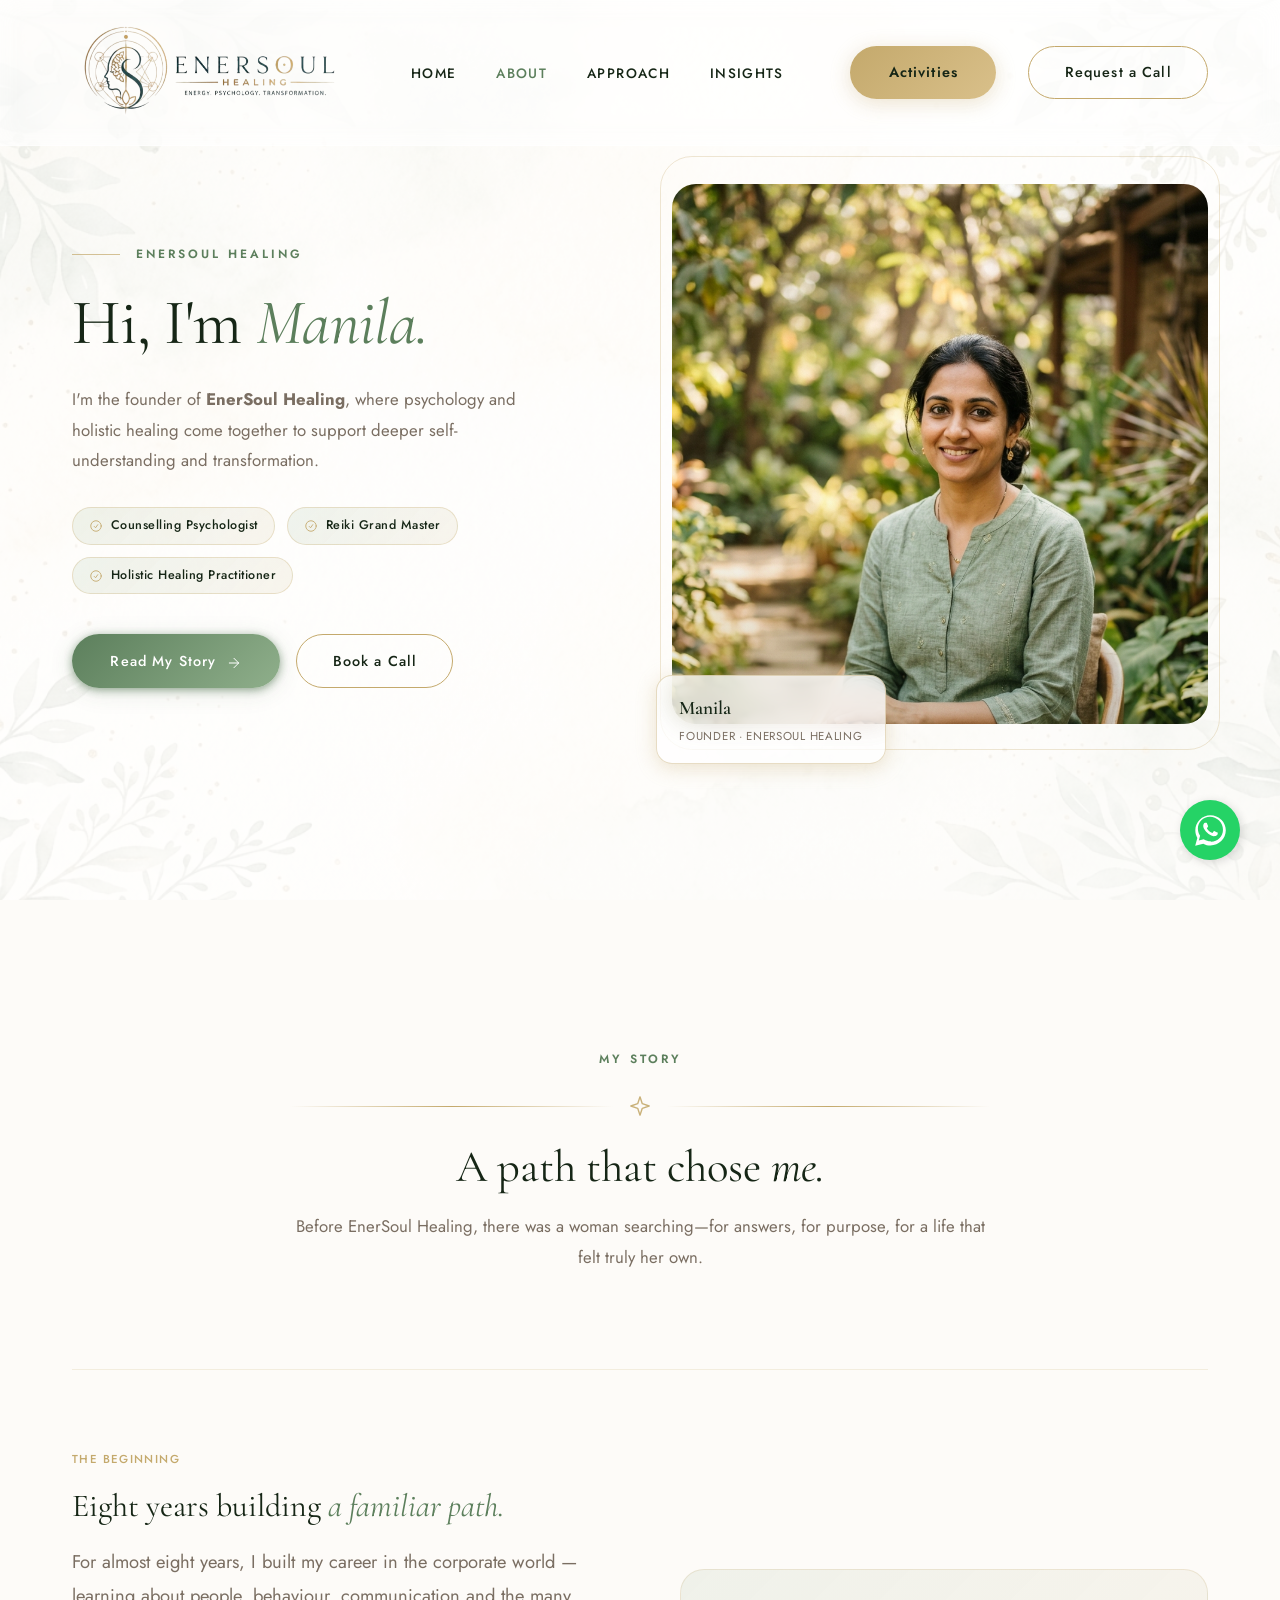
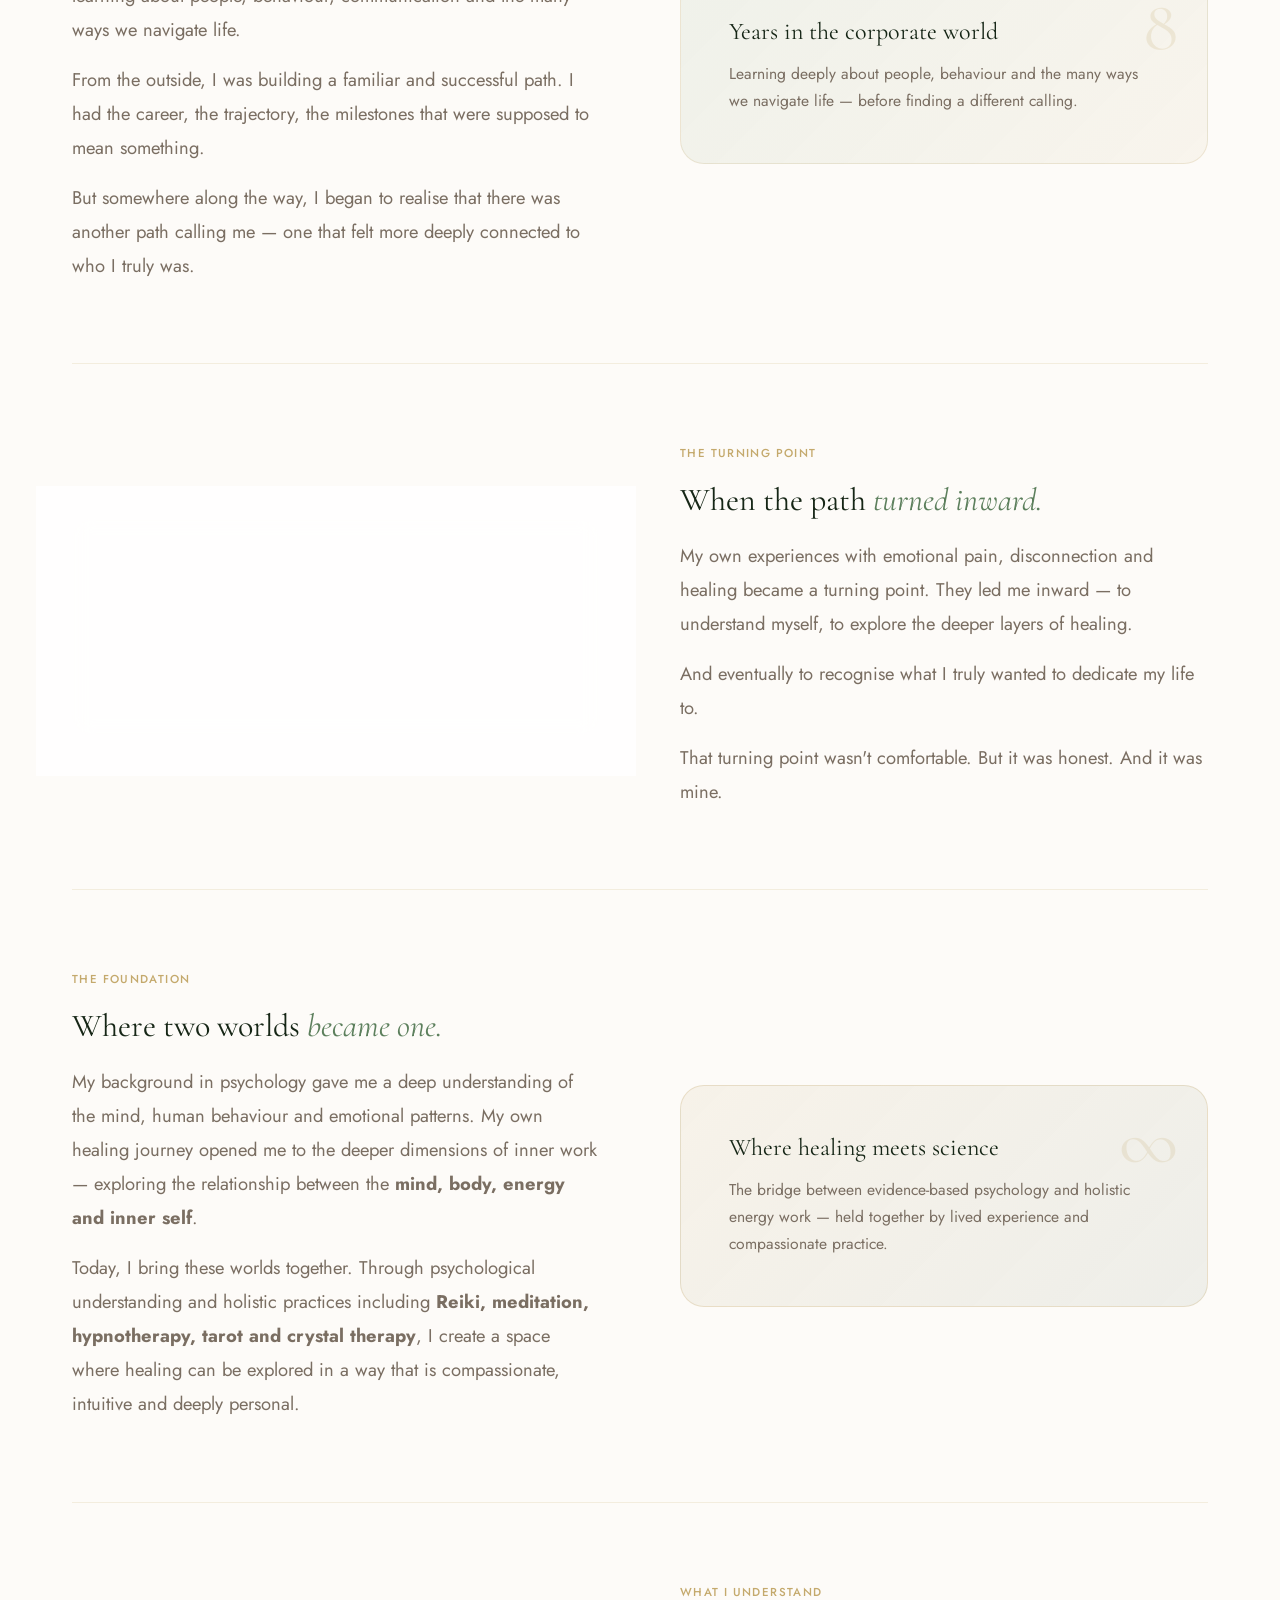
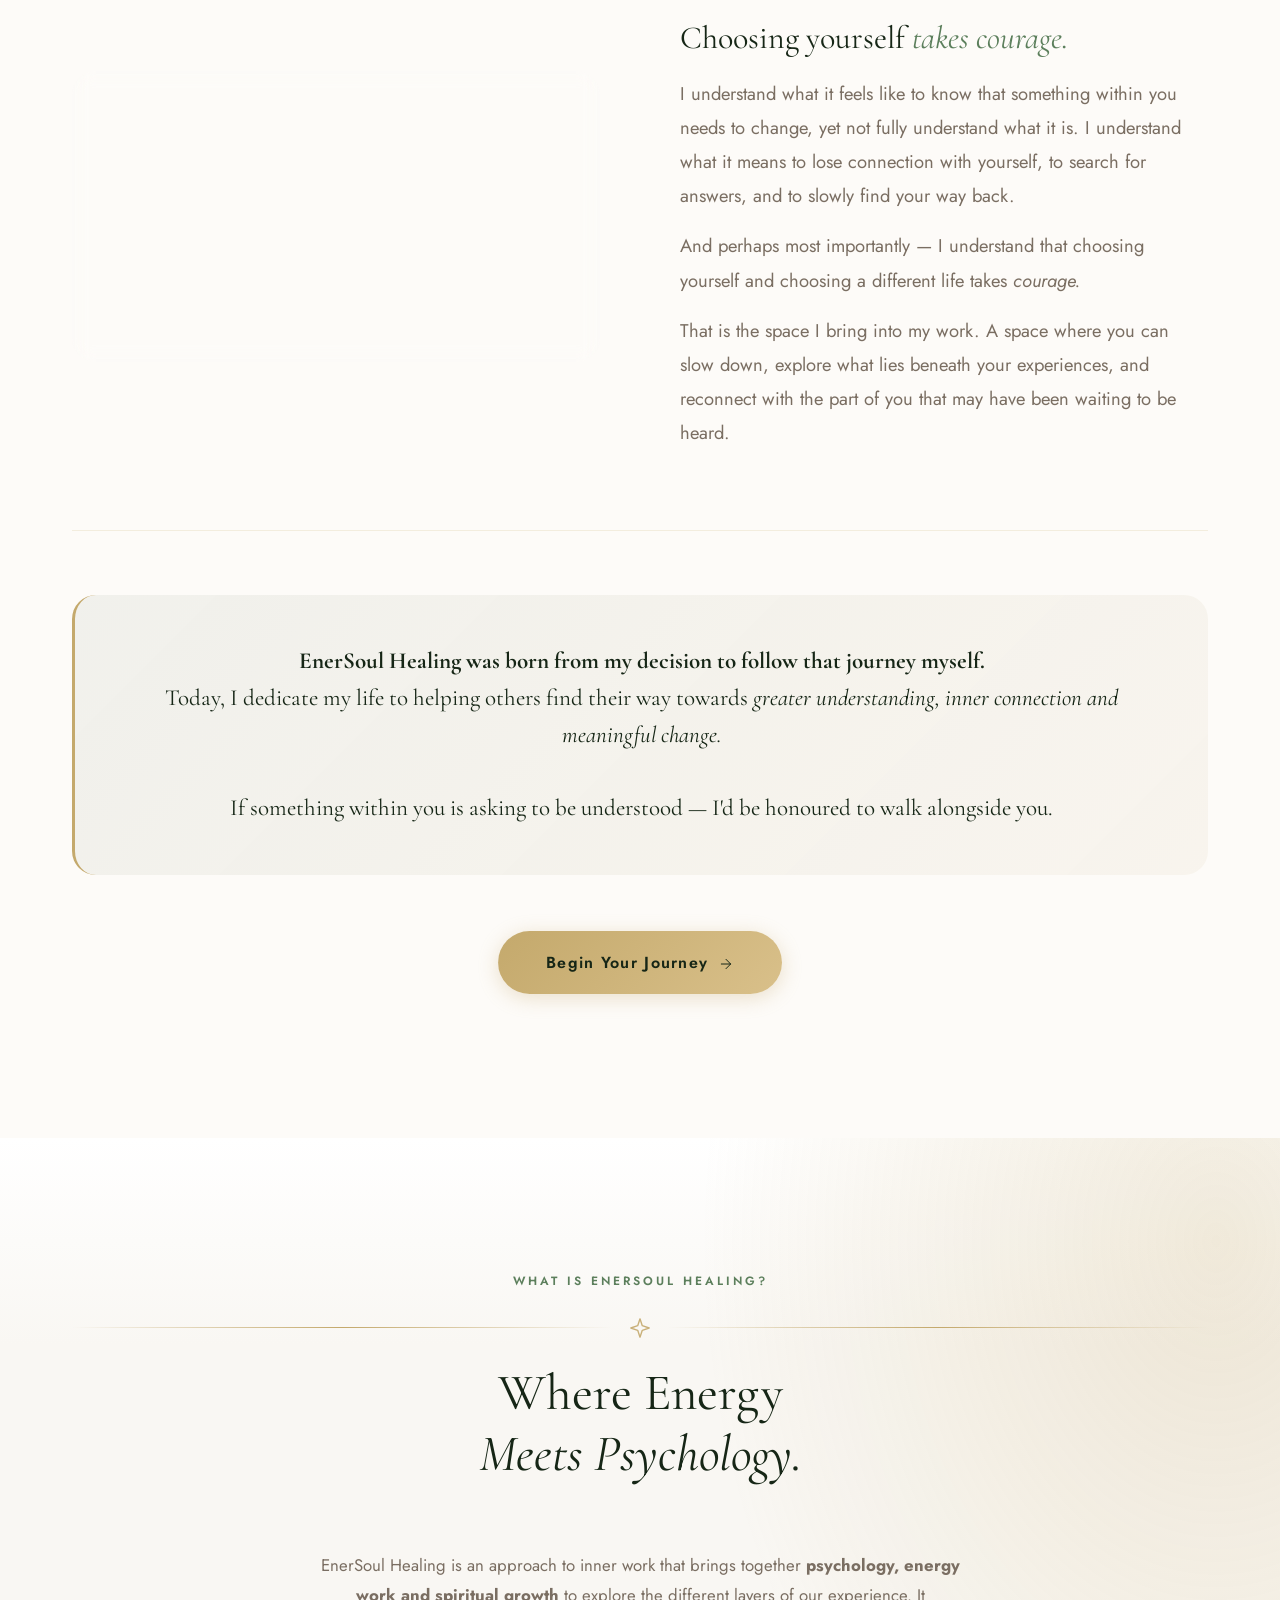
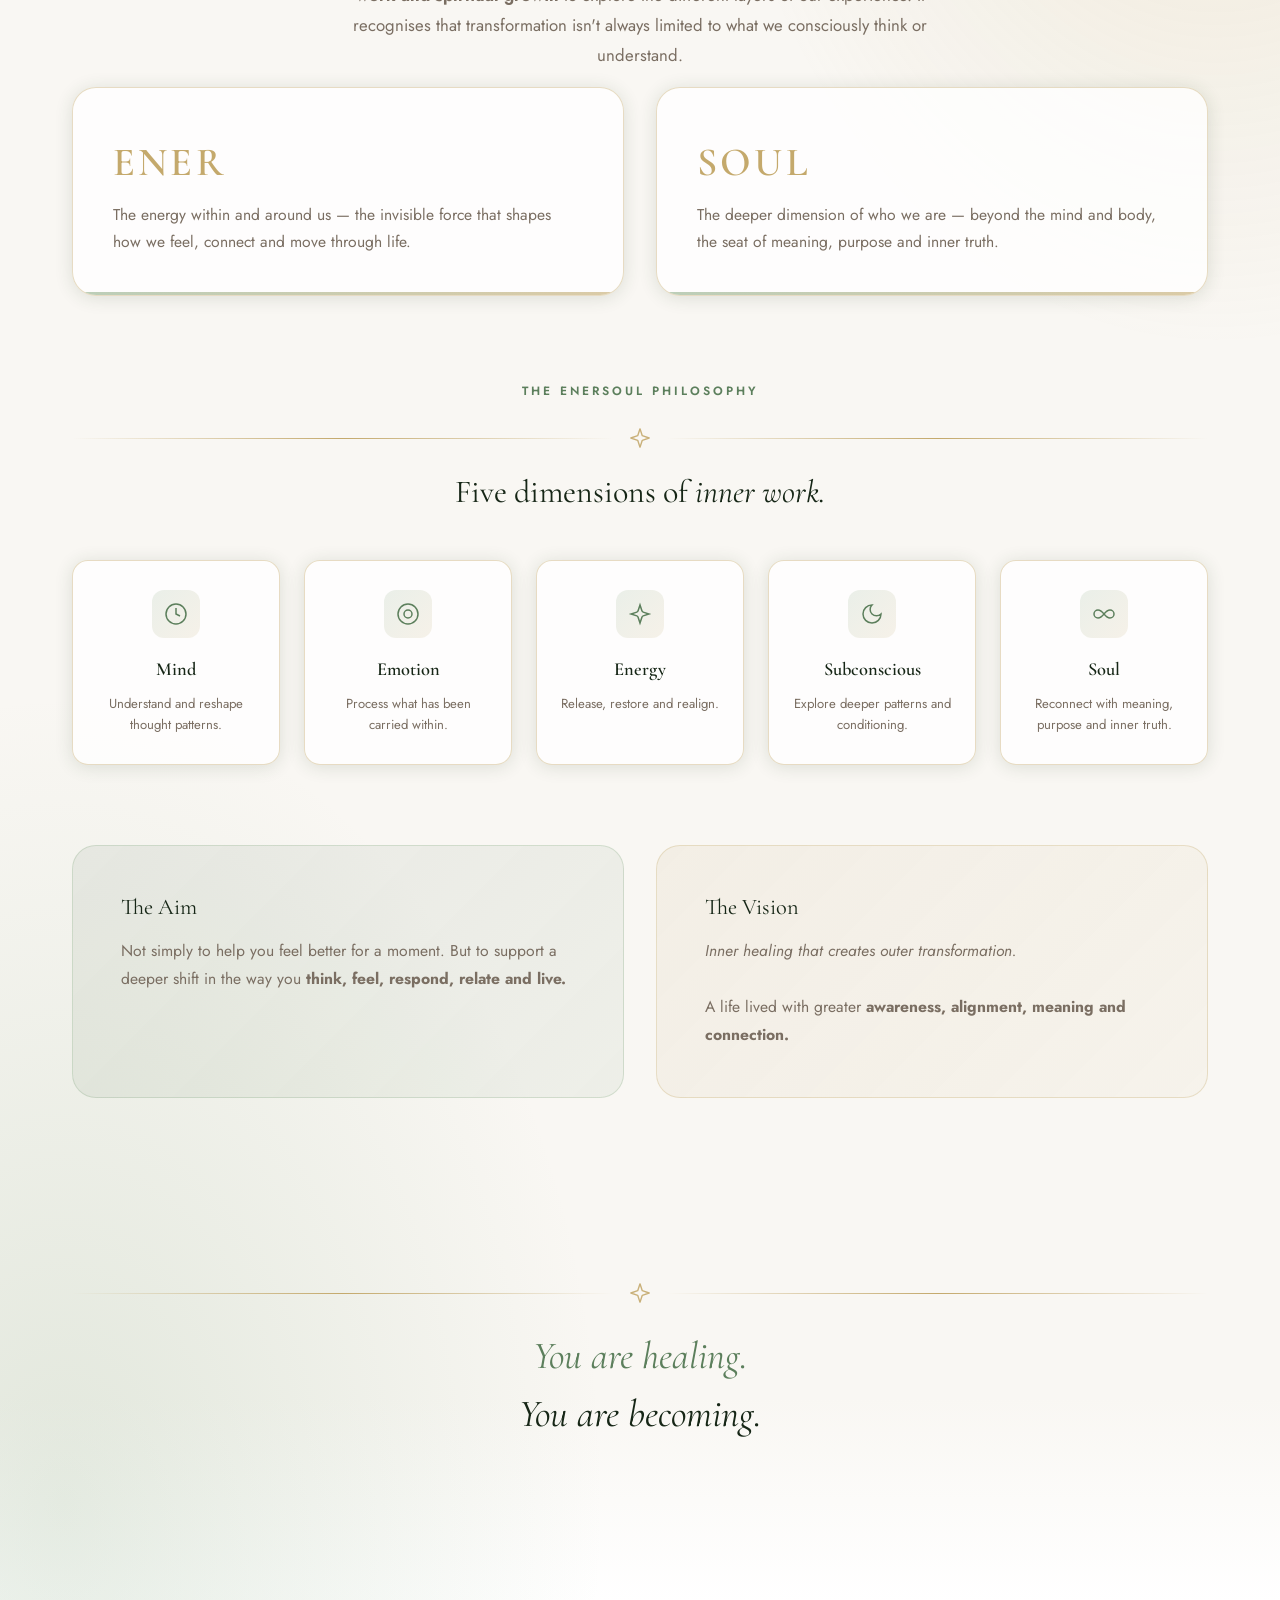
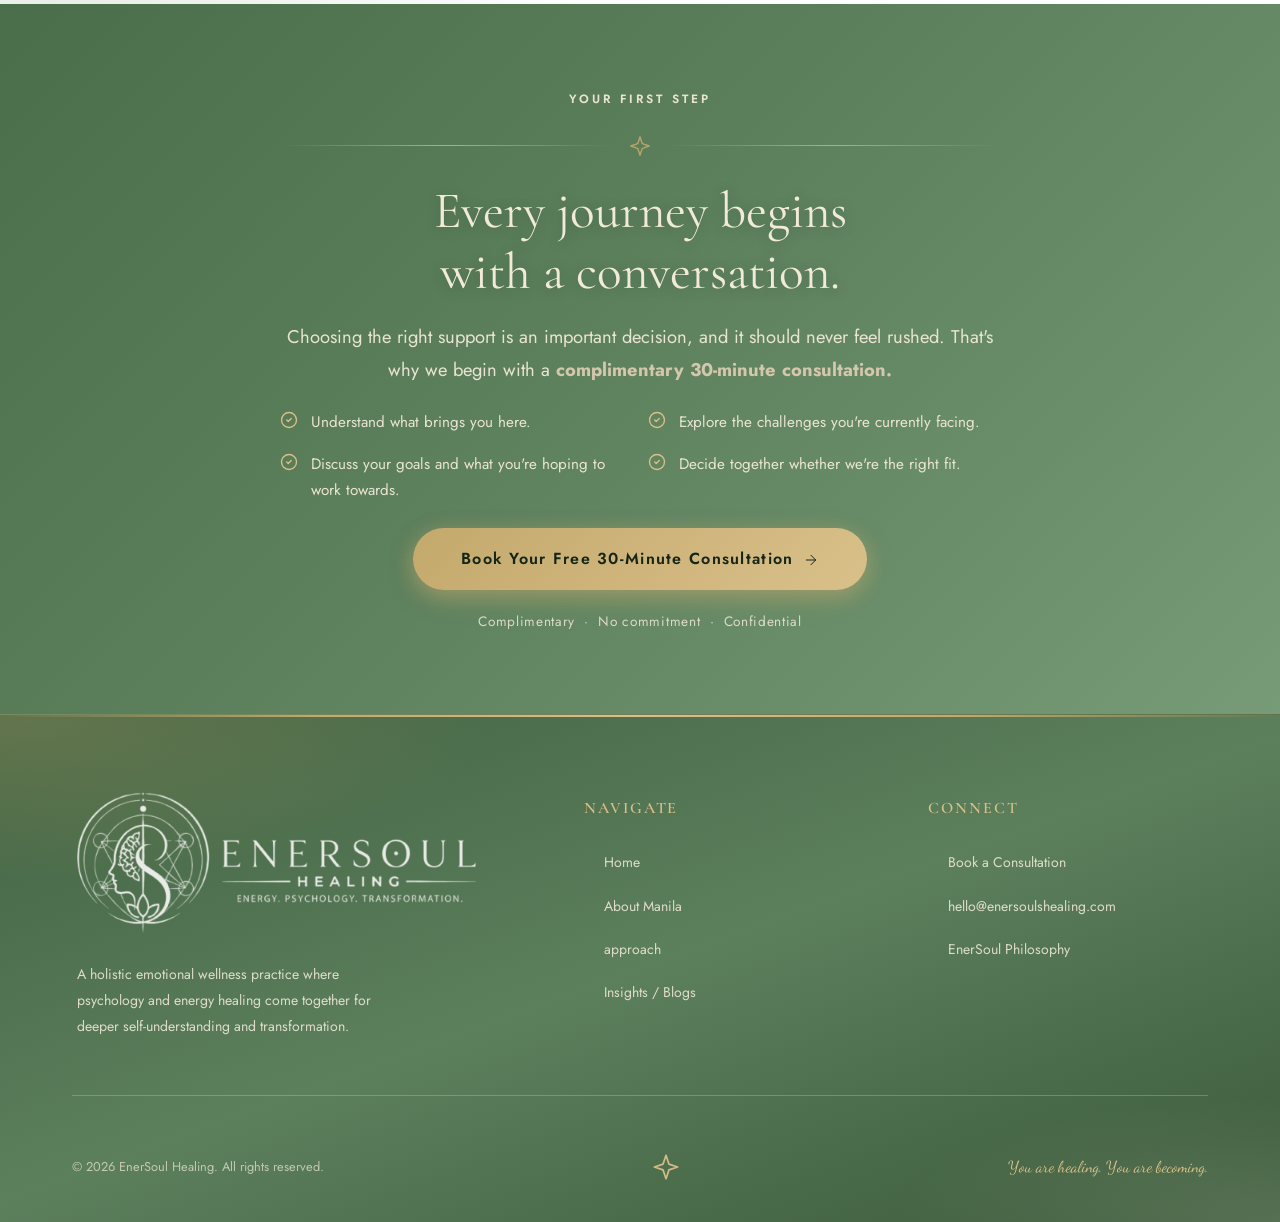
==== commit 6e1fced9: "feat: implement site-wide asset updates, background masking, and automated site management scripts" ====
--- a/about.html
+++ b/about.html
@@ -36,16 +36,62 @@
       flex-shrink: 0;
     }
 
-    .reason-icon .icon { width: 28px; height: 28px; }
-    .reason-icon { color: var(--sage-deep); }
-    .timeline-node .icon { width: 22px; height: 22px; color: var(--gold); }
-    .modality-icon .icon { width: 36px; height: 36px; color: var(--sage-deep); }
-    .pillar__icon { width: 20px; height: 20px; color: var(--gold); flex-shrink: 0; }
-    .gold-divider__lotus .icon { width: 22px; height: 22px; color: var(--gold); opacity: 0.9; }
-    .cta-check-icon .icon { width: 18px; height: 18px; color: var(--gold-light); }
-    .footer-lotus .icon { width: 28px; height: 28px; color: rgba(196, 169, 108, 0.9); }
-    .btn-arrow .icon { width: 16px; height: 16px; transition: transform 0.3s ease; }
-    .btn:hover .btn-arrow .icon { transform: translateX(5px); }
+    .reason-icon .icon {
+      width: 28px;
+      height: 28px;
+    }
+
+    .reason-icon {
+      color: var(--sage-deep);
+    }
+
+    .timeline-node .icon {
+      width: 22px;
+      height: 22px;
+      color: var(--gold);
+    }
+
+    .modality-icon .icon {
+      width: 36px;
+      height: 36px;
+      color: var(--sage-deep);
+    }
+
+    .pillar__icon {
+      width: 20px;
+      height: 20px;
+      color: var(--gold);
+      flex-shrink: 0;
+    }
+
+    .gold-divider__lotus .icon {
+      width: 22px;
+      height: 22px;
+      color: var(--gold);
+      opacity: 0.9;
+    }
+
+    .cta-check-icon .icon {
+      width: 18px;
+      height: 18px;
+      color: var(--gold-light);
+    }
+
+    .footer-lotus .icon {
+      width: 28px;
+      height: 28px;
+      color: rgba(196, 169, 108, 0.9);
+    }
+
+    .btn-arrow .icon {
+      width: 16px;
+      height: 16px;
+      transition: transform 0.3s ease;
+    }
+
+    .btn:hover .btn-arrow .icon {
+      transform: translateX(5px);
+    }
 
     /* ── About Page Specific ── */
 
@@ -142,7 +188,7 @@
       content: '';
       position: absolute;
       inset: 0;
-      background: linear-gradient(180deg, transparent 55%, rgba(45,74,45,0.16) 100%);
+      background: linear-gradient(180deg, transparent 55%, rgba(45, 74, 45, 0.16) 100%);
       z-index: 1;
       border-radius: 24px;
     }
@@ -151,7 +197,7 @@
       position: absolute;
       inset: -12px;
       border-radius: 32px;
-      border: 1px solid rgba(196,169,108,0.28);
+      border: 1px solid rgba(196, 169, 108, 0.28);
       pointer-events: none;
       /* Keep ring inside the image col bounds */
       top: -12px;
@@ -225,11 +271,11 @@
       gap: 5rem;
       align-items: center;
       padding: 5rem 0;
-      border-top: 1px solid rgba(196,169,108,0.18);
+      border-top: 1px solid rgba(196, 169, 108, 0.18);
     }
 
     .narrative-block:last-child {
-      border-bottom: 1px solid rgba(196,169,108,0.18);
+      border-bottom: 1px solid rgba(196, 169, 108, 0.18);
     }
 
     .narrative-block--reverse .narrative-block__text {
@@ -337,8 +383,8 @@
       display: inline-flex;
       align-items: center;
       gap: 0.5rem;
-      background: linear-gradient(135deg, rgba(143,175,139,0.14), rgba(196,169,108,0.1));
-      border: 1px solid rgba(196,169,108,0.3);
+      background: linear-gradient(135deg, rgba(143, 175, 139, 0.14), rgba(196, 169, 108, 0.1));
+      border: 1px solid rgba(196, 169, 108, 0.3);
       border-radius: 100px;
       padding: 0.45rem 1rem;
       font-size: 0.78rem;
@@ -356,10 +402,10 @@
 
     /* Visual accent box */
     .accent-box {
-      background: linear-gradient(135deg, rgba(143,175,139,0.12), rgba(196,169,108,0.08));
+      background: linear-gradient(135deg, rgba(143, 175, 139, 0.12), rgba(196, 169, 108, 0.08));
       border-radius: var(--radius-lg);
       padding: 3rem;
-      border: 1px solid rgba(196,169,108,0.22);
+      border: 1px solid rgba(196, 169, 108, 0.22);
       position: relative;
     }
 
@@ -393,7 +439,7 @@
     .about-closing {
       margin-top: 4rem;
       padding: 3rem 4rem;
-      background: linear-gradient(135deg, rgba(45,74,45,0.06), rgba(196,169,108,0.08));
+      background: linear-gradient(135deg, rgba(45, 74, 45, 0.06), rgba(196, 169, 108, 0.08));
       border-radius: var(--radius-lg);
       border-left: 3px solid var(--gold);
       text-align: center;
@@ -486,11 +532,15 @@
     }
 
     @media (max-width: 900px) {
-      .pillars-grid-new { grid-template-columns: repeat(3, 1fr); }
+      .pillars-grid-new {
+        grid-template-columns: repeat(3, 1fr);
+      }
     }
 
     @media (max-width: 600px) {
-      .pillars-grid-new { grid-template-columns: repeat(2, 1fr); }
+      .pillars-grid-new {
+        grid-template-columns: repeat(2, 1fr);
+      }
     }
 
     .pillar-card-new {
@@ -514,7 +564,7 @@
       width: 48px;
       height: 48px;
       margin: 0 auto 1rem;
-      background: linear-gradient(135deg, rgba(143,175,139,0.18), rgba(196,169,108,0.14));
+      background: linear-gradient(135deg, rgba(143, 175, 139, 0.18), rgba(196, 169, 108, 0.14));
       border-radius: 12px;
       display: flex;
       align-items: center;
@@ -557,13 +607,13 @@
     }
 
     .aim-vision-card--aim {
-      background: linear-gradient(135deg, rgba(45,74,45,0.07), rgba(143,175,139,0.1));
-      border: 1px solid rgba(143,175,139,0.3);
+      background: linear-gradient(135deg, rgba(45, 74, 45, 0.07), rgba(143, 175, 139, 0.1));
+      border: 1px solid rgba(143, 175, 139, 0.3);
     }
 
     .aim-vision-card--vision {
-      background: linear-gradient(135deg, rgba(196,169,108,0.1), rgba(196,169,108,0.05));
-      border: 1px solid rgba(196,169,108,0.3);
+      background: linear-gradient(135deg, rgba(196, 169, 108, 0.1), rgba(196, 169, 108, 0.05));
+      border: 1px solid rgba(196, 169, 108, 0.3);
     }
 
     .aim-vision-card h4 {
@@ -597,36 +647,271 @@
       font-style: italic;
     }
 
-    /* ── Responsive ── */
+    /* ══════════════════════════════════════════
+       RESPONSIVE — About Page
+    ══════════════════════════════════════════ */
+
+    /* ≤ 900px — Tablet */
     @media (max-width: 900px) {
       .about-hero {
-        padding-top: 120px;
+        padding-top: 110px;
         padding-bottom: 4rem;
         min-height: auto;
       }
-      .about-hero__grid { grid-template-columns: 1fr; gap: 2.5rem; }
-      .about-hero__image-col { order: -1; max-width: 380px; margin: 0 auto; padding-bottom: 2rem; }
-      .about-hero__frame { max-height: 420px; }
-      .about-hero__frame img { max-height: 420px; }
-      .about-hero__heading { font-size: clamp(2.2rem, 7vw, 3rem); }
-      .about-hero__subtext { max-width: 100%; }
-      .narrative-block { grid-template-columns: 1fr; gap: 2.5rem; }
-      .narrative-block--reverse .narrative-block__text { order: 0; }
-      .narrative-block--reverse .narrative-block__visual { order: 0; }
-      .ener-breakdown { grid-template-columns: 1fr; }
-      .aim-vision-grid { grid-template-columns: 1fr; }
-      .about-closing { padding: 2.5rem; }
-      .about-hero__badge { left: 0; bottom: 0; }
-    }
-
-    @media (max-width: 600px) {
-      .pullquote-card { padding: 2rem; }
-      .narrative-block { padding: 3rem 0; }
+
+      .about-hero__grid {
+        grid-template-columns: 1fr;
+        gap: 2.5rem;
+        text-align: center;
+      }
+
+      /* Image comes first visually above the text */
+      .about-hero__image-col {
+        order: -1;
+        max-width: 360px;
+        margin: 0 auto;
+        padding-bottom: 2rem;
+      }
+
+      .about-hero__frame {
+        max-height: 400px;
+      }
+
+      .about-hero__frame img {
+        max-height: 400px;
+      }
+
+      .about-hero__eyebrow {
+        justify-content: center;
+      }
+
+      .about-hero__heading {
+        font-size: clamp(2.2rem, 6vw, 3rem);
+        text-align: center;
+      }
+
+      .about-hero__subtext {
+        max-width: 100%;
+        text-align: center;
+      }
+
+      /* Badge: keep inside image column, shift to not overflow */
+      .about-hero__badge {
+        left: auto;
+        right: 0;
+        bottom: 1.5rem;
+      }
+
+      /* Narrative blocks: single column, no reverse ordering */
+      .narrative-block {
+        grid-template-columns: 1fr;
+        gap: 2rem;
+        padding: 3.5rem 0;
+      }
+
+      .narrative-block--reverse .narrative-block__text {
+        order: 0;
+      }
+
+      .narrative-block--reverse .narrative-block__visual {
+        order: 1;
+      }
+
+      /* Philosophy & ener grid */
+      .ener-breakdown {
+        grid-template-columns: 1fr;
+        gap: 1.2rem;
+      }
+
+      .aim-vision-grid {
+        grid-template-columns: 1fr;
+        gap: 1.2rem;
+      }
+
+      .about-closing {
+        padding: 2.5rem 2rem;
+      }
+
+      /* 5-col pillars → 3 col */
+      .pillars-grid-new {
+        grid-template-columns: repeat(3, 1fr);
+      }
+    }
+
+    /* ≤ 768px — Phone landscape / large phone portrait */
+    @media (max-width: 768px) {
+      .about-hero {
+        padding-top: 100px;
+      }
+
+      .about-hero__image-col {
+        max-width: 300px;
+      }
+
+      .about-hero__frame {
+        max-height: 340px;
+      }
+
+      .about-hero__frame img {
+        max-height: 340px;
+      }
+
+      .story-section {
+        padding: 6rem 0;
+      }
+
+      .story-intro {
+        margin-bottom: 4rem;
+      }
+
+      .narrative-block {
+        padding: 2.5rem 0;
+        gap: 1.8rem;
+      }
+
+      .pullquote-card {
+        padding: 2rem 1.6rem;
+      }
+
+      .accent-box {
+        padding: 2rem 1.6rem;
+      }
+
+      .ener-card {
+        padding: 2rem 1.6rem;
+      }
+
+      .ener-card__word {
+        font-size: 2rem;
+      }
+
+      .aim-vision-card {
+        padding: 2rem 1.8rem;
+      }
+
+      /* Philosophy section responsive (handled by style.css for .philosophy-grid) */
+      /* Additional overrides for pillars */
+      .pillars-grid-new {
+        grid-template-columns: repeat(2, 1fr);
+        gap: 1rem;
+      }
+    }
+
+    /* ≤ 480px — Standard mobile portrait */
+    @media (max-width: 480px) {
+      .about-hero {
+        padding-top: 90px;
+        padding-bottom: 3rem;
+      }
+
+      .about-hero__image-col {
+        max-width: 260px;
+      }
+
+      .about-hero__frame {
+        max-height: 280px;
+      }
+
+      .about-hero__frame img {
+        max-height: 280px;
+      }
+
+      .about-hero__badge {
+        right: 0;
+        bottom: 1rem;
+        padding: 0.75rem 1rem;
+      }
+
+      .about-hero__badge-name {
+        font-size: 1rem;
+      }
+
+      .narrative-block {
+        padding: 2rem 0;
+      }
+
+      .narrative-block__text h3 {
+        font-size: clamp(1.35rem, 5vw, 1.8rem);
+      }
+
+      .pullquote-card {
+        padding: 1.6rem 1.2rem;
+      }
+
+      .pullquote-card p {
+        font-size: 1.1rem;
+      }
+
+      .accent-box {
+        padding: 1.6rem 1.2rem;
+      }
+
+      .ener-card {
+        padding: 1.6rem 1.2rem;
+      }
+
+      .ener-card__word {
+        font-size: 1.7rem;
+      }
+
+      .aim-vision-card {
+        padding: 1.6rem 1.4rem;
+      }
+
+      .story-section {
+        padding: 4.5rem 0;
+      }
+
+      .story-intro {
+        margin-bottom: 3rem;
+      }
+
+      /* Pillars grid — 2 col on mobile is fine */
+      .pillars-grid-new {
+        grid-template-columns: repeat(2, 1fr);
+        gap: 0.8rem;
+      }
+
+      .closing-mantra {
+        padding: 3rem 0 1rem;
+      }
+
+      .about-closing {
+        padding: 2rem 1.4rem;
+      }
+
+      /* Credential chips wrap nicely, keep as-is */
+    }
+
+    /* ≤ 360px — Small phones */
+    @media (max-width: 360px) {
+      .about-hero__image-col {
+        max-width: 220px;
+      }
+
+      .about-hero__frame {
+        max-height: 240px;
+      }
+
+      .about-hero__frame img {
+        max-height: 240px;
+      }
+
+      .pillars-grid-new {
+        grid-template-columns: 1fr 1fr;
+        gap: 0.6rem;
+      }
+
+      .ener-card__word {
+        font-size: 1.5rem;
+      }
     }
   </style>
+
 </head>
 
 <body>
+
 
   <!-- SVG ICON SPRITE (hidden) -->
   <svg xmlns="http://www.w3.org/2000/svg" style="display:none" aria-hidden="true">
@@ -635,14 +920,21 @@
         <path d="M12 2L14.5 9.5L22 12L14.5 14.5L12 22L9.5 14.5L2 12L9.5 9.5Z" />
       </symbol>
       <symbol id="icon-mind" viewBox="0 0 24 24" fill="none" stroke-linecap="round" stroke-linejoin="round">
-        <circle cx="12" cy="12" r="10" /><path d="M12 6v6l4 2" />
+        <circle cx="12" cy="12" r="10" />
+        <path d="M12 6v6l4 2" />
       </symbol>
       <symbol id="icon-emotion" viewBox="0 0 24 24" fill="none" stroke-linecap="round" stroke-linejoin="round">
-        <circle cx="12" cy="12" r="4" /><path d="M12 2a10 10 0 0 1 0 20" /><path d="M12 2a10 10 0 0 0 0 20" />
+        <circle cx="12" cy="12" r="4" />
+        <path d="M12 2a10 10 0 0 1 0 20" />
+        <path d="M12 2a10 10 0 0 0 0 20" />
       </symbol>
       <symbol id="icon-sparkles" viewBox="0 0 24 24" fill="none" stroke-linecap="round" stroke-linejoin="round">
-        <path d="m12 3-1.912 5.813a2 2 0 0 1-1.275 1.275L3 12l5.813 1.912a2 2 0 0 1 1.275 1.275L12 21l1.912-5.813a2 2 0 0 1 1.275-1.275L21 12l-5.813-1.912a2 2 0 0 1-1.275-1.275L12 3Z" />
-        <path d="M5 3v4" /><path d="M19 17v4" /><path d="M3 5h4" /><path d="M17 19h4" />
+        <path
+          d="m12 3-1.912 5.813a2 2 0 0 1-1.275 1.275L3 12l5.813 1.912a2 2 0 0 1 1.275 1.275L12 21l1.912-5.813a2 2 0 0 1 1.275-1.275L21 12l-5.813-1.912a2 2 0 0 1-1.275-1.275L12 3Z" />
+        <path d="M5 3v4" />
+        <path d="M19 17v4" />
+        <path d="M3 5h4" />
+        <path d="M17 19h4" />
       </symbol>
       <symbol id="icon-moon" viewBox="0 0 24 24" fill="none" stroke-linecap="round" stroke-linejoin="round">
         <path d="M12 3a6 6 0 0 0 9 9 9 9 0 1 1-9-9Z" />
@@ -652,22 +944,31 @@
         <path d="M12 12c2 2.5 4 4 6 4a4 4 0 0 0 0-8c-2 0-4 1.5-6 4z" />
       </symbol>
       <symbol id="icon-check" viewBox="0 0 24 24" fill="none" stroke-linecap="round" stroke-linejoin="round">
-        <circle cx="12" cy="12" r="10" /><polyline points="9 12 11 14 15 10" />
+        <circle cx="12" cy="12" r="10" />
+        <polyline points="9 12 11 14 15 10" />
       </symbol>
       <symbol id="icon-arrow" viewBox="0 0 24 24" fill="none" stroke-linecap="round" stroke-linejoin="round">
-        <line x1="5" y1="12" x2="19" y2="12" /><polyline points="12 5 19 12 12 19" />
+        <line x1="5" y1="12" x2="19" y2="12" />
+        <polyline points="12 5 19 12 12 19" />
       </symbol>
       <symbol id="icon-star" viewBox="0 0 24 24" fill="none" stroke-linecap="round" stroke-linejoin="round">
-        <polygon points="12 2 15.09 8.26 22 9.27 17 14.14 18.18 21.02 12 17.77 5.82 21.02 7 14.14 2 9.27 8.91 8.26 12 2" />
+        <polygon
+          points="12 2 15.09 8.26 22 9.27 17 14.14 18.18 21.02 12 17.77 5.82 21.02 7 14.14 2 9.27 8.91 8.26 12 2" />
       </symbol>
       <symbol id="icon-healing" viewBox="0 0 24 24" fill="none" stroke-linecap="round" stroke-linejoin="round">
-        <circle cx="12" cy="12" r="4" /><path d="M12 2v2" /><path d="M12 20v2" />
-        <path d="m4.93 4.93 1.41 1.41" /><path d="m17.66 17.66 1.41 1.41" />
-        <path d="M2 12h2" /><path d="M20 12h2" />
-        <path d="m6.34 17.66-1.41 1.41" /><path d="m19.07 4.93-1.41 1.41" />
+        <circle cx="12" cy="12" r="4" />
+        <path d="M12 2v2" />
+        <path d="M12 20v2" />
+        <path d="m4.93 4.93 1.41 1.41" />
+        <path d="m17.66 17.66 1.41 1.41" />
+        <path d="M2 12h2" />
+        <path d="M20 12h2" />
+        <path d="m6.34 17.66-1.41 1.41" />
+        <path d="m19.07 4.93-1.41 1.41" />
       </symbol>
       <symbol id="icon-heart" viewBox="0 0 24 24" fill="none" stroke-linecap="round" stroke-linejoin="round">
-        <path d="M20.84 4.61a5.5 5.5 0 0 0-7.78 0L12 5.67l-1.06-1.06a5.5 5.5 0 0 0-7.78 7.78l1.06 1.06L12 21.23l7.78-7.78 1.06-1.06a5.5 5.5 0 0 0 0-7.78z" />
+        <path
+          d="M20.84 4.61a5.5 5.5 0 0 0-7.78 0L12 5.67l-1.06-1.06a5.5 5.5 0 0 0-7.78 7.78l1.06 1.06L12 21.23l7.78-7.78 1.06-1.06a5.5 5.5 0 0 0 0-7.78z" />
       </symbol>
     </defs>
   </svg>
@@ -683,11 +984,11 @@
       </a>
 
       <ul class="nav-links" role="list">
-  <li><a href="index.html">Home</a></li>
-  <li><a href="about.html" style="color:var(--sage-deep)">About</a></li>
-  <li><a href="index.html#section-modalities">Services</a></li>
-  <li><a href="blog.html">Insights</a></li>
-</ul>
+        <li><a href="index.html">Home</a></li>
+        <li><a href="about.html" style="color:var(--sage-deep)">About</a></li>
+        <li><a href="index.html#section-modalities">approach</a></li>
+        <li><a href="blog.html">Insights</a></li>
+      </ul>
 
       <div class="nav-cta">
         <a href="updates.html" class="btn btn--gold" style="margin-right: 1rem;">Activities</a>
@@ -702,14 +1003,14 @@
 
   <!-- Mobile Menu -->
   <div class="mobile-menu" id="mobile-menu" role="dialog" aria-modal="true" aria-label="Mobile navigation">
-  <a href="index.html">Home</a>
-  <a href="about.html">About</a>
-  <a href="index.html#section-modalities">Services</a>
-  <a href="blog.html">Insights</a>
-  <a href="about.html#section-philosophy">Philosophy</a>
-  <a href="updates.html" class="btn btn--gold" style="margin-top:1rem;">Activities</a>
+    <a href="index.html">Home</a>
+    <a href="about.html">About</a>
+    <a href="index.html#section-modalities">approach</a>
+    <a href="blog.html">Insights</a>
+    <a href="about.html#section-philosophy">Philosophy</a>
+    <a href="updates.html" class="btn btn--gold" style="margin-top:1rem;">Activities</a>
     <a href="#section-cta" class="btn btn--primary" style="margin-top:1rem;">Request a Call</a>
-</div>
+  </div>
 
   <!-- ════════════════════════════════════════
        ABOUT HERO — SECTION 1
@@ -720,32 +1021,35 @@
     <div class="hero-bg" aria-hidden="true"></div>
 
     <!-- Geometric corner accents (same as homepage hero) -->
-    <svg class="geo-accent geo-accent--tl" width="200" height="200" viewBox="0 0 200 200" fill="none" aria-hidden="true">
-      <circle cx="20" cy="20" r="2" fill="#C4A96C" opacity="0.72"/>
-      <circle cx="60" cy="12" r="1.5" fill="#8FAF8B" opacity="0.9"/>
-      <circle cx="12" cy="65" r="1.5" fill="#8FAF8B" opacity="0.72"/>
-      <circle cx="95" cy="28" r="1" fill="#C4A96C" opacity="0.63"/>
-      <line x1="30" y1="70" x2="100" y2="10" stroke="#C4A96C" stroke-width="0.6" opacity="0.4"/>
-      <line x1="10" y1="90" x2="70" y2="10" stroke="#8FAF8B" stroke-width="0.6" opacity="0.4"/>
-      <path d="M45 45 L52 38 L59 45 L52 52Z" stroke="#C4A96C" stroke-width="0.7" fill="none" opacity="0.5"/>
-      <circle cx="50" cy="100" r="60" stroke="#C4A96C" stroke-width="0.5" opacity="0.1"/>
-    </svg>
-
-    <svg class="geo-accent geo-accent--br" width="200" height="200" viewBox="0 0 200 200" fill="none" aria-hidden="true">
-      <circle cx="170" cy="170" r="2" fill="#C4A96C" opacity="0.72"/>
-      <circle cx="135" cy="178" r="1.5" fill="#8FAF8B" opacity="0.9"/>
-      <circle cx="178" cy="130" r="1.5" fill="#8FAF8B" opacity="0.72"/>
-      <line x1="150" y1="120" x2="80" y2="185" stroke="#C4A96C" stroke-width="0.6" opacity="0.4"/>
-      <path d="M140 140 L147 133 L154 140 L147 147Z" stroke="#C4A96C" stroke-width="0.7" fill="none" opacity="0.5"/>
-      <circle cx="150" cy="150" r="60" stroke="#8FAF8B" stroke-width="0.5" opacity="0.1"/>
-    </svg>
+    <!-- <svg class="geo-accent geo-accent--tl" width="200" height="200" viewBox="0 0 200 200" fill="none"
+      aria-hidden="true">
+      <circle cx="20" cy="20" r="2" fill="#C4A96C" opacity="0.72" />
+      <circle cx="60" cy="12" r="1.5" fill="#8FAF8B" opacity="0.9" />
+      <circle cx="12" cy="65" r="1.5" fill="#8FAF8B" opacity="0.72" />
+      <circle cx="95" cy="28" r="1" fill="#C4A96C" opacity="0.63" />
+      <line x1="30" y1="70" x2="100" y2="10" stroke="#C4A96C" stroke-width="0.6" opacity="0.4" />
+      <line x1="10" y1="90" x2="70" y2="10" stroke="#8FAF8B" stroke-width="0.6" opacity="0.4" />
+      <path d="M45 45 L52 38 L59 45 L52 52Z" stroke="#C4A96C" stroke-width="0.7" fill="none" opacity="0.5" />
+      <circle cx="50" cy="100" r="60" stroke="#C4A96C" stroke-width="0.5" opacity="0.1" />
+    </svg> -->
+
+    <!-- <svg class="geo-accent geo-accent--br" width="200" height="200" viewBox="0 0 200 200" fill="none"
+      aria-hidden="true">
+      <circle cx="170" cy="170" r="2" fill="#C4A96C" opacity="0.72" />
+      <circle cx="135" cy="178" r="1.5" fill="#8FAF8B" opacity="0.9" />
+      <circle cx="178" cy="130" r="1.5" fill="#8FAF8B" opacity="0.72" />
+      <line x1="150" y1="120" x2="80" y2="185" stroke="#C4A96C" stroke-width="0.6" opacity="0.4" />
+      <path d="M140 140 L147 133 L154 140 L147 147Z" stroke="#C4A96C" stroke-width="0.7" fill="none" opacity="0.5" />
+      <circle cx="150" cy="150" r="60" stroke="#8FAF8B" stroke-width="0.5" opacity="0.1" />
+    </svg> -->
 
     <!-- Sacred geometry right side accent -->
-    <svg class="section-decor section-decor--cr" width="180" height="360" viewBox="0 0 180 360" fill="none" aria-hidden="true" style="top: 50%; transform: translateY(-50%); right: 0;">
-      <circle cx="160" cy="180" r="120" stroke="#C4A96C" stroke-width="0.5" opacity="0.15"/>
-      <circle cx="160" cy="180" r="80" stroke="#8FAF8B" stroke-width="0.5" stroke-dasharray="4 8" opacity="0.18"/>
-      <circle cx="160" cy="180" r="45" stroke="#C4A96C" stroke-width="0.6" opacity="0.16"/>
-    </svg>
+    <!-- <svg class="section-decor section-decor--cr" width="180" height="360" viewBox="0 0 180 360" fill="none"
+      aria-hidden="true" style="top: 50%; transform: translateY(-50%); right: 0;">
+      <circle cx="160" cy="180" r="120" stroke="#C4A96C" stroke-width="0.5" opacity="0.15" />
+      <circle cx="160" cy="180" r="80" stroke="#8FAF8B" stroke-width="0.5" stroke-dasharray="4 8" opacity="0.18" />
+      <circle cx="160" cy="180" r="45" stroke="#C4A96C" stroke-width="0.6" opacity="0.16" />
+    </svg> -->
 
     <div class="container about-hero__inner">
       <div class="about-hero__grid">
@@ -762,20 +1066,30 @@
           </h1>
 
           <p class="about-hero__subtext">
-            I'm the founder of <strong>EnerSoul Healing</strong>, where psychology and holistic healing come together to support deeper self-understanding and transformation.
+            I'm the founder of <strong>EnerSoul Healing</strong>, where psychology and holistic healing come together to
+            support deeper self-understanding and transformation.
           </p>
 
           <div class="credential-chips">
             <span class="credential-chip">
-              <svg fill="none" stroke="currentColor" stroke-width="1.5" viewBox="0 0 24 24"><path stroke-linecap="round" stroke-linejoin="round" d="M9 12.75L11.25 15 15 9.75M21 12a9 9 0 11-18 0 9 9 0 0118 0z" /></svg>
+              <svg fill="none" stroke="currentColor" stroke-width="1.5" viewBox="0 0 24 24">
+                <path stroke-linecap="round" stroke-linejoin="round"
+                  d="M9 12.75L11.25 15 15 9.75M21 12a9 9 0 11-18 0 9 9 0 0118 0z" />
+              </svg>
               Counselling Psychologist
             </span>
             <span class="credential-chip">
-              <svg fill="none" stroke="currentColor" stroke-width="1.5" viewBox="0 0 24 24"><path stroke-linecap="round" stroke-linejoin="round" d="M9 12.75L11.25 15 15 9.75M21 12a9 9 0 11-18 0 9 9 0 0118 0z" /></svg>
+              <svg fill="none" stroke="currentColor" stroke-width="1.5" viewBox="0 0 24 24">
+                <path stroke-linecap="round" stroke-linejoin="round"
+                  d="M9 12.75L11.25 15 15 9.75M21 12a9 9 0 11-18 0 9 9 0 0118 0z" />
+              </svg>
               Reiki Grand Master
             </span>
             <span class="credential-chip">
-              <svg fill="none" stroke="currentColor" stroke-width="1.5" viewBox="0 0 24 24"><path stroke-linecap="round" stroke-linejoin="round" d="M9 12.75L11.25 15 15 9.75M21 12a9 9 0 11-18 0 9 9 0 0118 0z" /></svg>
+              <svg fill="none" stroke="currentColor" stroke-width="1.5" viewBox="0 0 24 24">
+                <path stroke-linecap="round" stroke-linejoin="round"
+                  d="M9 12.75L11.25 15 15 9.75M21 12a9 9 0 11-18 0 9 9 0 0118 0z" />
+              </svg>
               Holistic Healing Practitioner
             </span>
           </div>
@@ -783,9 +1097,12 @@
           <div style="margin-top: 2.5rem; display: flex; gap: 1rem; flex-wrap: wrap;">
             <a href="#story-section" class="btn btn--primary" id="about-read-story">
               Read My Story
-              <span class="btn-arrow"><svg class="icon"><use href="#icon-arrow" /></svg></span>
+              <span class="btn-arrow"><svg class="icon">
+                  <use href="#icon-arrow" />
+                </svg></span>
             </a>
-            <a href="https://wa.me/919024952636?text=Hi%2C%20I%20would%20like%20to%20enquire%20about%20your%20services." target="_blank" class="btn btn--outline" id="about-book-btn">Book a Call</a>
+            <a href="https://wa.me/919024952636?text=Hi%2C%20I%20would%20like%20to%20enquire%20about%20your%20approach."
+              target="_blank" class="btn btn--outline" id="about-book-btn">Book a Call</a>
           </div>
         </div>
 
@@ -811,22 +1128,24 @@
   <section id="story-section" class="story-section" aria-label="Manila's story">
 
     <!-- Sacred geometry: concentric rings top-right -->
-    <svg class="section-decor section-decor--tr" width="280" height="280" viewBox="0 0 280 280" fill="none" aria-hidden="true">
-      <circle cx="240" cy="40" r="100" stroke="#C4A96C" stroke-width="0.6" opacity="0.22"/>
-      <circle cx="240" cy="40" r="68" stroke="#8FAF8B" stroke-width="0.6" stroke-dasharray="4 9" opacity="0.22"/>
-      <circle cx="240" cy="40" r="38" stroke="#C4A96C" stroke-width="0.8" opacity="0.2"/>
-      <path d="M238 38 L242 34 L246 38 L242 42Z" stroke="#C4A96C" stroke-width="0.8" fill="none" opacity="0.6"/>
-      <line x1="240" y1="40" x2="150" y2="140" stroke="#C4A96C" stroke-width="0.5" opacity="0.18"/>
-      <line x1="240" y1="40" x2="170" y2="160" stroke="#8FAF8B" stroke-width="0.5" opacity="0.16"/>
-    </svg>
+    <!-- <svg class="section-decor section-decor--tr" width="280" height="280" viewBox="0 0 280 280" fill="none"
+      aria-hidden="true">
+      <circle cx="240" cy="40" r="100" stroke="#C4A96C" stroke-width="0.6" opacity="0.22" />
+      <circle cx="240" cy="40" r="68" stroke="#8FAF8B" stroke-width="0.6" stroke-dasharray="4 9" opacity="0.22" />
+      <circle cx="240" cy="40" r="38" stroke="#C4A96C" stroke-width="0.8" opacity="0.2" />
+      <path d="M238 38 L242 34 L246 38 L242 42Z" stroke="#C4A96C" stroke-width="0.8" fill="none" opacity="0.6" />
+      <line x1="240" y1="40" x2="150" y2="140" stroke="#C4A96C" stroke-width="0.5" opacity="0.18" />
+      <line x1="240" y1="40" x2="170" y2="160" stroke="#8FAF8B" stroke-width="0.5" opacity="0.16" />
+    </svg> -->
 
     <!-- Arc path bottom-left -->
-    <svg class="section-decor section-decor--bl" width="200" height="220" viewBox="0 0 200 220" fill="none" aria-hidden="true">
-      <path d="M0,180 Q80,130 40,90 Q0,50 90,10" stroke="#8FAF8B" stroke-width="0.8" fill="none" opacity="0.25"/>
-      <circle cx="40" cy="90" r="2" fill="#C4A96C" opacity="0.4"/>
-      <circle cx="20" cy="180" r="2.5" fill="#8FAF8B" opacity="0.36"/>
-      <path d="M38 88 L43 83 L48 88 L43 93Z" stroke="#C4A96C" stroke-width="0.7" fill="none" opacity="0.55"/>
-    </svg>
+    <!-- <svg class="section-decor section-decor--bl" width="200" height="220" viewBox="0 0 200 220" fill="none"
+      aria-hidden="true">
+      <path d="M0,180 Q80,130 40,90 Q0,50 90,10" stroke="#8FAF8B" stroke-width="0.8" fill="none" opacity="0.25" />
+      <circle cx="40" cy="90" r="2" fill="#C4A96C" opacity="0.4" />
+      <circle cx="20" cy="180" r="2.5" fill="#8FAF8B" opacity="0.36" />
+      <path d="M38 88 L43 83 L48 88 L43 93Z" stroke="#C4A96C" stroke-width="0.7" fill="none" opacity="0.55" />
+    </svg> -->
 
     <div class="container">
 
@@ -834,10 +1153,13 @@
       <div class="story-intro reveal">
         <span class="section-label">My Story</span>
         <div class="gold-divider" aria-hidden="true">
-          <span class="gold-divider__lotus"><svg class="icon"><use href="#icon-lotus" /></svg></span>
+          <span class="gold-divider__lotus"><svg class="icon">
+              <use href="#icon-lotus" />
+            </svg></span>
         </div>
         <h2>A path that chose <em>me.</em></h2>
-        <p>Before EnerSoul Healing, there was a woman searching—for answers, for purpose, for a life that felt truly her own.</p>
+        <p>Before EnerSoul Healing, there was a woman searching—for answers, for purpose, for a life that felt truly her
+          own.</p>
       </div>
 
       <!-- Narrative blocks -->
@@ -848,15 +1170,19 @@
           <div class="narrative-block__text">
             <span class="narrative-block__label">The Beginning</span>
             <h3>Eight years building <em>a familiar path.</em></h3>
-            <p>For almost eight years, I built my career in the corporate world — learning about people, behaviour, communication and the many ways we navigate life.</p>
-            <p>From the outside, I was building a familiar and successful path. I had the career, the trajectory, the milestones that were supposed to mean something.</p>
-            <p>But somewhere along the way, I began to realise that there was another path calling me — one that felt more deeply connected to who I truly was.</p>
+            <p>For almost eight years, I built my career in the corporate world — learning about people, behaviour,
+              communication and the many ways we navigate life.</p>
+            <p>From the outside, I was building a familiar and successful path. I had the career, the trajectory, the
+              milestones that were supposed to mean something.</p>
+            <p>But somewhere along the way, I began to realise that there was another path calling me — one that felt
+              more deeply connected to who I truly was.</p>
           </div>
           <div class="narrative-block__visual">
             <div class="accent-box">
               <span class="accent-box__number" aria-hidden="true">8</span>
               <h4>Years in the corporate world</h4>
-              <p>Learning deeply about people, behaviour and the many ways we navigate life — before finding a different calling.</p>
+              <p>Learning deeply about people, behaviour and the many ways we navigate life — before finding a different
+                calling.</p>
             </div>
           </div>
         </div>
@@ -866,13 +1192,15 @@
           <div class="narrative-block__text">
             <span class="narrative-block__label">The Turning Point</span>
             <h3>When the path <em>turned inward.</em></h3>
-            <p>My own experiences with emotional pain, disconnection and healing became a turning point. They led me inward — to understand myself, to explore the deeper layers of healing.</p>
+            <p>My own experiences with emotional pain, disconnection and healing became a turning point. They led me
+              inward — to understand myself, to explore the deeper layers of healing.</p>
             <p>And eventually to recognise what I truly wanted to dedicate my life to.</p>
             <p>That turning point wasn't comfortable. But it was honest. And it was mine.</p>
           </div>
           <div class="narrative-block__visual">
             <div class="pullquote-card">
-              <p>"I chose to leave behind the path I had known and follow a purpose that felt greater than a career."</p>
+              <p>"I chose to leave behind the path I had known and follow a purpose that felt greater than a career."
+              </p>
               <span class="pullquote-card__attr">— Manila</span>
             </div>
           </div>
@@ -883,14 +1211,20 @@
           <div class="narrative-block__text">
             <span class="narrative-block__label">The Foundation</span>
             <h3>Where two worlds <em>became one.</em></h3>
-            <p>My background in psychology gave me a deep understanding of the mind, human behaviour and emotional patterns. My own healing journey opened me to the deeper dimensions of inner work — exploring the relationship between the <strong>mind, body, energy and inner self</strong>.</p>
-            <p>Today, I bring these worlds together. Through psychological understanding and holistic practices including <strong>Reiki, meditation, hypnotherapy, tarot and crystal therapy</strong>, I create a space where healing can be explored in a way that is compassionate, intuitive and deeply personal.</p>
+            <p>My background in psychology gave me a deep understanding of the mind, human behaviour and emotional
+              patterns. My own healing journey opened me to the deeper dimensions of inner work — exploring the
+              relationship between the <strong>mind, body, energy and inner self</strong>.</p>
+            <p>Today, I bring these worlds together. Through psychological understanding and holistic practices
+              including <strong>Reiki, meditation, hypnotherapy, tarot and crystal therapy</strong>, I create a space
+              where healing can be explored in a way that is compassionate, intuitive and deeply personal.</p>
           </div>
           <div class="narrative-block__visual">
-            <div class="accent-box" style="background: linear-gradient(135deg, rgba(196,169,108,0.1), rgba(45,74,45,0.07)); border-color: rgba(196,169,108,0.28);">
+            <div class="accent-box"
+              style="background: linear-gradient(135deg, rgba(196,169,108,0.1), rgba(45,74,45,0.07)); border-color: rgba(196,169,108,0.28);">
               <span class="accent-box__number" aria-hidden="true">∞</span>
               <h4>Where healing meets science</h4>
-              <p>The bridge between evidence-based psychology and holistic energy work — held together by lived experience and compassionate practice.</p>
+              <p>The bridge between evidence-based psychology and holistic energy work — held together by lived
+                experience and compassionate practice.</p>
             </div>
           </div>
         </div>
@@ -900,13 +1234,19 @@
           <div class="narrative-block__text">
             <span class="narrative-block__label">What I Understand</span>
             <h3>Choosing yourself <em>takes courage.</em></h3>
-            <p>I understand what it feels like to know that something within you needs to change, yet not fully understand what it is. I understand what it means to lose connection with yourself, to search for answers, and to slowly find your way back.</p>
-            <p>And perhaps most importantly — I understand that choosing yourself and choosing a different life takes <em>courage.</em></p>
-            <p>That is the space I bring into my work. A space where you can slow down, explore what lies beneath your experiences, and reconnect with the part of you that may have been waiting to be heard.</p>
+            <p>I understand what it feels like to know that something within you needs to change, yet not fully
+              understand what it is. I understand what it means to lose connection with yourself, to search for answers,
+              and to slowly find your way back.</p>
+            <p>And perhaps most importantly — I understand that choosing yourself and choosing a different life takes
+              <em>courage.</em></p>
+            <p>That is the space I bring into my work. A space where you can slow down, explore what lies beneath your
+              experiences, and reconnect with the part of you that may have been waiting to be heard.</p>
           </div>
           <div class="narrative-block__visual">
-            <div class="pullquote-card" style="background: linear-gradient(135deg, rgba(45,74,45,0.05), rgba(143,175,139,0.1));">
-              <p>"I believe every person carries the capacity for healing and transformation. Sometimes, what we need is the right space, the right support, and someone who can truly understand the journey."</p>
+            <div class="pullquote-card"
+              style="background: linear-gradient(135deg, rgba(45,74,45,0.05), rgba(143,175,139,0.1));">
+              <p>"I believe every person carries the capacity for healing and transformation. Sometimes, what we need is
+                the right space, the right support, and someone who can truly understand the journey."</p>
               <span class="pullquote-card__attr">— Manila</span>
             </div>
           </div>
@@ -917,16 +1257,20 @@
       <!-- Closing statement -->
       <div class="about-closing reveal">
         <p>
-          <strong>EnerSoul Healing was born from my decision to follow that journey myself.</strong><br/>
-          Today, I dedicate my life to helping others find their way towards <em>greater understanding, inner connection and meaningful change.</em><br/><br/>
+          <strong>EnerSoul Healing was born from my decision to follow that journey myself.</strong><br />
+          Today, I dedicate my life to helping others find their way towards <em>greater understanding, inner connection
+            and meaningful change.</em><br /><br />
           If something within you is asking to be understood — I'd be honoured to walk alongside you.
         </p>
       </div>
 
       <div style="text-align: center; margin-top: 3.5rem;">
-        <a href="https://wa.me/919024952636?text=Hi%2C%20I%20would%20like%20to%20enquire%20about%20your%20services." target="_blank" class="btn btn--gold btn--lg" id="story-cta">
+        <a href="https://wa.me/919024952636?text=Hi%2C%20I%20would%20like%20to%20enquire%20about%20your%20approach."
+          target="_blank" class="btn btn--gold btn--lg" id="story-cta">
           Begin Your Journey
-          <span class="btn-arrow"><svg class="icon"><use href="#icon-arrow" /></svg></span>
+          <span class="btn-arrow"><svg class="icon">
+              <use href="#icon-arrow" />
+            </svg></span>
         </a>
       </div>
 
@@ -939,47 +1283,55 @@
   <section id="section-philosophy" aria-label="What is EnerSoul Healing">
 
     <!-- Full sacred geometry ring cluster top-right -->
-    <svg class="section-decor section-decor--tr" width="280" height="280" viewBox="0 0 280 280" fill="none" aria-hidden="true">
-      <circle cx="260" cy="20" r="110" stroke="#C4A96C" stroke-width="0.6" opacity="0.22"/>
-      <circle cx="260" cy="20" r="78" stroke="#8FAF8B" stroke-width="0.6" stroke-dasharray="4 9" opacity="0.22"/>
-      <circle cx="260" cy="20" r="48" stroke="#C4A96C" stroke-width="0.8" opacity="0.2"/>
-      <circle cx="260" cy="20" r="20" stroke="#8FAF8B" stroke-width="0.8" opacity="0.23"/>
-      <circle cx="260" cy="20" r="4" fill="#C4A96C" opacity="0.36"/>
-      <line x1="260" y1="20" x2="130" y2="150" stroke="#C4A96C" stroke-width="0.5" opacity="0.2"/>
-      <line x1="260" y1="20" x2="100" y2="100" stroke="#C4A96C" stroke-width="0.4" opacity="0.16"/>
-    </svg>
+    <!-- <svg class="section-decor section-decor--tr" width="280" height="280" viewBox="0 0 280 280" fill="none"
+      aria-hidden="true">
+      <circle cx="260" cy="20" r="110" stroke="#C4A96C" stroke-width="0.6" opacity="0.22" />
+      <circle cx="260" cy="20" r="78" stroke="#8FAF8B" stroke-width="0.6" stroke-dasharray="4 9" opacity="0.22" />
+      <circle cx="260" cy="20" r="48" stroke="#C4A96C" stroke-width="0.8" opacity="0.2" />
+      <circle cx="260" cy="20" r="20" stroke="#8FAF8B" stroke-width="0.8" opacity="0.23" />
+      <circle cx="260" cy="20" r="4" fill="#C4A96C" opacity="0.36" />
+      <line x1="260" y1="20" x2="130" y2="150" stroke="#C4A96C" stroke-width="0.5" opacity="0.2" />
+      <line x1="260" y1="20" x2="100" y2="100" stroke="#C4A96C" stroke-width="0.4" opacity="0.16" />
+    </svg> -->
 
     <!-- Arc + dots bottom-left -->
-    <svg class="section-decor section-decor--bl" width="220" height="220" viewBox="0 0 220 220" fill="none" aria-hidden="true">
-      <path d="M0,180 Q80,140 40,100 Q0,60 90,20" stroke="#8FAF8B" stroke-width="0.8" fill="none" opacity="0.25"/>
-      <circle cx="40" cy="100" r="2" fill="#C4A96C" opacity="0.45"/>
-      <circle cx="20" cy="180" r="2.5" fill="#8FAF8B" opacity="0.4"/>
-      <path d="M38 98 L43 93 L48 98 L43 103Z" stroke="#C4A96C" stroke-width="0.7" fill="none" opacity="0.58"/>
-    </svg>
+    <!-- <svg class="section-decor section-decor--bl" width="220" height="220" viewBox="0 0 220 220" fill="none"
+      aria-hidden="true">
+      <path d="M0,180 Q80,140 40,100 Q0,60 90,20" stroke="#8FAF8B" stroke-width="0.8" fill="none" opacity="0.25" />
+      <circle cx="40" cy="100" r="2" fill="#C4A96C" opacity="0.45" />
+      <circle cx="20" cy="180" r="2.5" fill="#8FAF8B" opacity="0.4" />
+      <path d="M38 98 L43 93 L48 98 L43 103Z" stroke="#C4A96C" stroke-width="0.7" fill="none" opacity="0.58" />
+    </svg> -->
 
     <div class="container">
 
       <div class="section-header reveal">
         <span class="section-label">What Is EnerSoul Healing?</span>
         <div class="gold-divider" aria-hidden="true">
-          <span class="gold-divider__lotus"><svg class="icon"><use href="#icon-lotus" /></svg></span>
+          <span class="gold-divider__lotus"><svg class="icon">
+              <use href="#icon-lotus" />
+            </svg></span>
         </div>
         <h2>Where Energy<br /><em>Meets Psychology.</em></h2>
       </div>
 
       <p class="philosophy-intro-text reveal">
-        EnerSoul Healing is an approach to inner work that brings together <strong>psychology, energy work and spiritual growth</strong> to explore the different layers of our experience. It recognises that transformation isn't always limited to what we consciously think or understand.
+        EnerSoul Healing is an approach to inner work that brings together <strong>psychology, energy work and spiritual
+          growth</strong> to explore the different layers of our experience. It recognises that transformation isn't
+        always limited to what we consciously think or understand.
       </p>
 
       <!-- ENER + SOUL name breakdown -->
       <div class="ener-breakdown reveal">
         <div class="ener-card">
           <div class="ener-card__word"><em>ENER</em></div>
-          <p class="ener-card__def">The energy within and around us — the invisible force that shapes how we feel, connect and move through life.</p>
+          <p class="ener-card__def">The energy within and around us — the invisible force that shapes how we feel,
+            connect and move through life.</p>
         </div>
         <div class="ener-card">
           <div class="ener-card__word"><em>SOUL</em></div>
-          <p class="ener-card__def">The deeper dimension of who we are — beyond the mind and body, the seat of meaning, purpose and inner truth.</p>
+          <p class="ener-card__def">The deeper dimension of who we are — beyond the mind and body, the seat of meaning,
+            purpose and inner truth.</p>
         </div>
       </div>
 
@@ -987,7 +1339,9 @@
       <div class="pillars-heading reveal">
         <span class="section-label">The EnerSoul Philosophy</span>
         <div class="gold-divider" aria-hidden="true">
-          <span class="gold-divider__lotus"><svg class="icon"><use href="#icon-lotus" /></svg></span>
+          <span class="gold-divider__lotus"><svg class="icon">
+              <use href="#icon-lotus" />
+            </svg></span>
         </div>
         <h3>Five dimensions of <em>inner work.</em></h3>
       </div>
@@ -995,7 +1349,10 @@
       <div class="pillars-grid-new stagger-children">
         <div class="pillar-card-new" id="pillar-mind">
           <div class="pillar-card-new__icon">
-            <svg fill="none" stroke="currentColor" stroke-width="1.5" viewBox="0 0 24 24"><circle cx="12" cy="12" r="10"/><path d="M12 6v6l4 2"/></svg>
+            <svg fill="none" stroke="currentColor" stroke-width="1.5" viewBox="0 0 24 24">
+              <circle cx="12" cy="12" r="10" />
+              <path d="M12 6v6l4 2" />
+            </svg>
           </div>
           <span class="pillar-card-new__label">Mind</span>
           <p class="pillar-card-new__desc">Understand and reshape thought patterns.</p>
@@ -1003,7 +1360,11 @@
 
         <div class="pillar-card-new" id="pillar-emotion">
           <div class="pillar-card-new__icon">
-            <svg fill="none" stroke="currentColor" stroke-width="1.5" viewBox="0 0 24 24"><circle cx="12" cy="12" r="4"/><path d="M12 2a10 10 0 0 1 0 20"/><path d="M12 2a10 10 0 0 0 0 20"/></svg>
+            <svg fill="none" stroke="currentColor" stroke-width="1.5" viewBox="0 0 24 24">
+              <circle cx="12" cy="12" r="4" />
+              <path d="M12 2a10 10 0 0 1 0 20" />
+              <path d="M12 2a10 10 0 0 0 0 20" />
+            </svg>
           </div>
           <span class="pillar-card-new__label">Emotion</span>
           <p class="pillar-card-new__desc">Process what has been carried within.</p>
@@ -1011,7 +1372,10 @@
 
         <div class="pillar-card-new" id="pillar-energy">
           <div class="pillar-card-new__icon">
-            <svg fill="none" stroke="currentColor" stroke-width="1.5" viewBox="0 0 24 24"><path d="m12 3-1.912 5.813a2 2 0 0 1-1.275 1.275L3 12l5.813 1.912a2 2 0 0 1 1.275 1.275L12 21l1.912-5.813a2 2 0 0 1 1.275-1.275L21 12l-5.813-1.912a2 2 0 0 1-1.275-1.275L12 3Z"/></svg>
+            <svg fill="none" stroke="currentColor" stroke-width="1.5" viewBox="0 0 24 24">
+              <path
+                d="m12 3-1.912 5.813a2 2 0 0 1-1.275 1.275L3 12l5.813 1.912a2 2 0 0 1 1.275 1.275L12 21l1.912-5.813a2 2 0 0 1 1.275-1.275L21 12l-5.813-1.912a2 2 0 0 1-1.275-1.275L12 3Z" />
+            </svg>
           </div>
           <span class="pillar-card-new__label">Energy</span>
           <p class="pillar-card-new__desc">Release, restore and realign.</p>
@@ -1019,7 +1383,9 @@
 
         <div class="pillar-card-new" id="pillar-subconscious">
           <div class="pillar-card-new__icon">
-            <svg fill="none" stroke="currentColor" stroke-width="1.5" viewBox="0 0 24 24"><path d="M12 3a6 6 0 0 0 9 9 9 9 0 1 1-9-9Z"/></svg>
+            <svg fill="none" stroke="currentColor" stroke-width="1.5" viewBox="0 0 24 24">
+              <path d="M12 3a6 6 0 0 0 9 9 9 9 0 1 1-9-9Z" />
+            </svg>
           </div>
           <span class="pillar-card-new__label">Subconscious</span>
           <p class="pillar-card-new__desc">Explore deeper patterns and conditioning.</p>
@@ -1027,7 +1393,10 @@
 
         <div class="pillar-card-new" id="pillar-soul">
           <div class="pillar-card-new__icon">
-            <svg fill="none" stroke="currentColor" stroke-width="1.5" viewBox="0 0 24 24"><path d="M12 12c-2-2.5-4-4-6-4a4 4 0 0 0 0 8c2 0 4-1.5 6-4z"/><path d="M12 12c2 2.5 4 4 6 4a4 4 0 0 0 0-8c-2 0-4 1.5-6 4z"/></svg>
+            <svg fill="none" stroke="currentColor" stroke-width="1.5" viewBox="0 0 24 24">
+              <path d="M12 12c-2-2.5-4-4-6-4a4 4 0 0 0 0 8c2 0 4-1.5 6-4z" />
+              <path d="M12 12c2 2.5 4 4 6 4a4 4 0 0 0 0-8c-2 0-4 1.5-6 4z" />
+            </svg>
           </div>
           <span class="pillar-card-new__label">Soul</span>
           <p class="pillar-card-new__desc">Reconnect with meaning, purpose and inner truth.</p>
@@ -1038,18 +1407,22 @@
       <div class="aim-vision-grid reveal">
         <div class="aim-vision-card aim-vision-card--aim">
           <h4>The Aim</h4>
-          <p>Not simply to help you feel better for a moment. But to support a deeper shift in the way you <strong>think, feel, respond, relate and live.</strong></p>
+          <p>Not simply to help you feel better for a moment. But to support a deeper shift in the way you
+            <strong>think, feel, respond, relate and live.</strong></p>
         </div>
         <div class="aim-vision-card aim-vision-card--vision">
           <h4>The Vision</h4>
-          <p><em>Inner healing that creates outer transformation.</em><br /><br />A life lived with greater <strong>awareness, alignment, meaning and connection.</strong></p>
+          <p><em>Inner healing that creates outer transformation.</em><br /><br />A life lived with greater
+            <strong>awareness, alignment, meaning and connection.</strong></p>
         </div>
       </div>
 
       <!-- Closing mantra -->
       <div class="closing-mantra reveal">
         <div class="gold-divider" aria-hidden="true">
-          <span class="gold-divider__lotus"><svg class="icon"><use href="#icon-lotus" /></svg></span>
+          <span class="gold-divider__lotus"><svg class="icon">
+              <use href="#icon-lotus" />
+            </svg></span>
         </div>
         <p>
           <span>You are healing.</span><br />
@@ -1070,39 +1443,53 @@
 
         <span class="section-label" style="color: rgba(241,234,216,0.95);">Your First Step</span>
         <div class="gold-divider" aria-hidden="true">
-          <span class="gold-divider__lotus"><svg class="icon" style="color:var(--sage-sand);"><use href="#icon-lotus" /></svg></span>
+          <span class="gold-divider__lotus"><svg class="icon" style="color:var(--sage-sand);">
+              <use href="#icon-lotus" />
+            </svg></span>
         </div>
 
         <h2>Every journey begins<br />with a conversation.</h2>
 
         <p class="cta-lead">
           Choosing the right support is an important decision, and it should never feel rushed.
-          That's why we begin with a <strong style="color: var(--sage-sand);">complimentary 30-minute consultation.</strong>
+          That's why we begin with a <strong style="color: var(--sage-sand);">complimentary 30-minute
+            consultation.</strong>
         </p>
 
         <div class="cta-checklist" role="list">
           <div class="cta-check-item" role="listitem">
-            <span class="cta-check-icon" aria-hidden="true"><svg class="icon"><use href="#icon-check" /></svg></span>
+            <span class="cta-check-icon" aria-hidden="true"><svg class="icon">
+                <use href="#icon-check" />
+              </svg></span>
             <span>Understand what brings you here.</span>
           </div>
           <div class="cta-check-item" role="listitem">
-            <span class="cta-check-icon" aria-hidden="true"><svg class="icon"><use href="#icon-check" /></svg></span>
+            <span class="cta-check-icon" aria-hidden="true"><svg class="icon">
+                <use href="#icon-check" />
+              </svg></span>
             <span>Explore the challenges you're currently facing.</span>
           </div>
           <div class="cta-check-item" role="listitem">
-            <span class="cta-check-icon" aria-hidden="true"><svg class="icon"><use href="#icon-check" /></svg></span>
+            <span class="cta-check-icon" aria-hidden="true"><svg class="icon">
+                <use href="#icon-check" />
+              </svg></span>
             <span>Discuss your goals and what you're hoping to work towards.</span>
           </div>
           <div class="cta-check-item" role="listitem">
-            <span class="cta-check-icon" aria-hidden="true"><svg class="icon"><use href="#icon-check" /></svg></span>
+            <span class="cta-check-icon" aria-hidden="true"><svg class="icon">
+                <use href="#icon-check" />
+              </svg></span>
             <span>Decide together whether we're the right fit.</span>
           </div>
         </div>
 
         <div class="cta-actions">
-          <a href="https://wa.me/919024952636?text=Hi%2C%20I%20would%20like%20to%20enquire%20about%20your%20services." target="_blank" class="btn btn--gold btn--lg" id="cta-book-btn">
+          <a href="https://wa.me/919024952636?text=Hi%2C%20I%20would%20like%20to%20enquire%20about%20your%20approach."
+            target="_blank" class="btn btn--gold btn--lg" id="cta-book-btn">
             Book Your Free 30-Minute Consultation
-            <span class="btn-arrow"><svg class="icon"><use href="#icon-arrow" /></svg></span>
+            <span class="btn-arrow"><svg class="icon">
+                <use href="#icon-arrow" />
+              </svg></span>
           </a>
           <p class="cta-note">Complimentary &nbsp;·&nbsp; No commitment &nbsp;·&nbsp; Confidential</p>
         </div>
@@ -1123,24 +1510,29 @@
           <a href="index.html#hero" class="footer-logo" aria-label="EnerSoul Healing home">
             <img src="assets/new_logo-removebg-preview.png" alt="EnerSoul Healing Logo" class="footer-logo__img" />
           </a>
-          <p class="footer-tagline">A holistic emotional wellness practice where psychology and energy healing come together for deeper self-understanding and transformation.</p>
+          <p class="footer-tagline">A holistic emotional wellness practice where psychology and energy healing come
+            together for deeper self-understanding and transformation.</p>
         </div>
 
         <div class="footer-links">
-  <h5>Navigate</h5>
-  <ul role="list">
-    <li><a href="index.html">Home</a></li>
-    <li><a href="about.html">About Manila</a></li>
-    <li><a href="index.html#section-modalities">Services</a></li>
-    <li><a href="blog.html">Insights / Blogs</a></li>
-  </ul>
-</div>
+          <h5>Navigate</h5>
+          <ul role="list">
+            <li><a href="index.html">Home</a></li>
+            <li><a href="about.html">About Manila</a></li>
+            <li><a href="index.html#section-modalities">approach</a></li>
+            <li><a href="blog.html">Insights / Blogs</a></li>
+          </ul>
+        </div>
 
         <div class="footer-links">
           <h5>Connect</h5>
           <ul role="list">
-            <li><a href="https://wa.me/919024952636?text=Hi%2C%20I%20would%20like%20to%20enquire%20about%20your%20services." target="_blank" id="footer-book">Book a Consultation</a></li>
-            <li><a href="https://wa.me/919024952636?text=Hi%2C%20I%20would%20like%20to%20enquire%20about%20your%20services." target="_blank" id="footer-email">hello@enersoulshealing.com</a></li>
+            <li><a
+                href="https://wa.me/919024952636?text=Hi%2C%20I%20would%20like%20to%20enquire%20about%20your%20approach."
+                target="_blank" id="footer-book">Book a Consultation</a></li>
+            <li><a
+                href="https://wa.me/919024952636?text=Hi%2C%20I%20would%20like%20to%20enquire%20about%20your%20approach."
+                target="_blank" id="footer-email">hello@enersoulshealing.com</a></li>
             <li><a href="#section-philosophy" id="footer-philosophy">EnerSoul Philosophy</a></li>
           </ul>
         </div>
@@ -1151,9 +1543,12 @@
       <div class="footer-bottom">
         <p>&copy; 2026 EnerSoul Healing. All rights reserved.</p>
         <span class="footer-lotus" aria-hidden="true">
-          <svg class="icon"><use href="#icon-lotus" /></svg>
+          <svg class="icon">
+            <use href="#icon-lotus" />
+          </svg>
         </span>
-        <p style="font-family: 'Dancing Script', cursive; font-size: 1rem;" class="footer-mantra">You are healing. You are becoming.</p>
+        <p style="font-family: 'Dancing Script', cursive; font-size: 1rem;" class="footer-mantra">You are healing. You
+          are becoming.</p>
       </div>
 
     </div>
@@ -1163,11 +1558,14 @@
 
 
   <!-- Floating WhatsApp Button -->
-  <a href="https://wa.me/919024952636?text=Hi%2C%20I%20would%20like%20to%20enquire%20about%20your%20services." class="whatsapp-float" target="_blank" aria-label="Chat on WhatsApp">
+  <a href="https://wa.me/919024952636?text=Hi%2C%20I%20would%20like%20to%20enquire%20about%20your%20approach."
+    class="whatsapp-float" target="_blank" aria-label="Chat on WhatsApp">
     <svg xmlns="http://www.w3.org/2000/svg" viewBox="0 0 448 512">
-      <path d="M380.9 97.1C339 55.1 283.2 32 223.9 32c-122.4 0-222 99.6-222 222 0 39.1 10.2 77.3 29.6 111L0 480l117.7-30.9c32.4 17.7 68.9 27 106.1 27h.1c122.3 0 224.1-99.6 224.1-222 0-59.3-23.1-115-65-157zM223.9 413.3c-33 0-65.4-8.9-94-25.7l-6.7-4-69.8 18.3L72 334.1l-4.4-7.1c-18.4-29.6-28.1-63.9-28.1-99 0-96.1 78.2-174.4 174.4-174.4 51.4 0 99.8 20 136.1 56.4 36.3 36.4 56.4 84.8 56.4 136.2 0 96.2-78.2 174.4-174.4 174.4zm95.4-130.8c-5.2-2.6-30.9-15.3-35.7-17-4.8-1.7-8.3-2.6-11.8 2.6-3.5 5.2-13.5 17-16.6 20.5-3.1 3.5-6.1 4-11.3 1.3-5.2-2.6-22.1-8.2-42-26.2-15.5-14-26-31.3-29.1-36.5-3.1-5.2-.3-8 2.3-10.6 2.4-2.4 5.2-6.1 7.8-9.1 2.6-3.1 3.5-5.2 5.2-8.7 1.7-3.5.9-6.6-.4-9.2-1.3-2.6-11.8-28.5-16.1-39-4.3-10.3-8.7-8.9-11.8-9-3.1-.1-6.6-.1-10.1-.1-3.5 0-9.2 1.3-14 6.5-4.8 5.2-18.3 17.9-18.3 43.6 0 25.8 18.8 50.7 21.4 54.2 2.6 3.5 37 56.5 89.6 79.2 12.5 5.4 22.3 8.6 29.9 11 12.6 4 24.1 3.4 33.2 2.1 10.3-1.5 30.9-12.6 35.3-24.8 4.3-12.2 4.3-22.7 3-24.8-1.4-2.1-4.9-3.4-10.1-6.1z"/>
+      <path
+        d="M380.9 97.1C339 55.1 283.2 32 223.9 32c-122.4 0-222 99.6-222 222 0 39.1 10.2 77.3 29.6 111L0 480l117.7-30.9c32.4 17.7 68.9 27 106.1 27h.1c122.3 0 224.1-99.6 224.1-222 0-59.3-23.1-115-65-157zM223.9 413.3c-33 0-65.4-8.9-94-25.7l-6.7-4-69.8 18.3L72 334.1l-4.4-7.1c-18.4-29.6-28.1-63.9-28.1-99 0-96.1 78.2-174.4 174.4-174.4 51.4 0 99.8 20 136.1 56.4 36.3 36.4 56.4 84.8 56.4 136.2 0 96.2-78.2 174.4-174.4 174.4zm95.4-130.8c-5.2-2.6-30.9-15.3-35.7-17-4.8-1.7-8.3-2.6-11.8 2.6-3.5 5.2-13.5 17-16.6 20.5-3.1 3.5-6.1 4-11.3 1.3-5.2-2.6-22.1-8.2-42-26.2-15.5-14-26-31.3-29.1-36.5-3.1-5.2-.3-8 2.3-10.6 2.4-2.4 5.2-6.1 7.8-9.1 2.6-3.1 3.5-5.2 5.2-8.7 1.7-3.5.9-6.6-.4-9.2-1.3-2.6-11.8-28.5-16.1-39-4.3-10.3-8.7-8.9-11.8-9-3.1-.1-6.6-.1-10.1-.1-3.5 0-9.2 1.3-14 6.5-4.8 5.2-18.3 17.9-18.3 43.6 0 25.8 18.8 50.7 21.4 54.2 2.6 3.5 37 56.5 89.6 79.2 12.5 5.4 22.3 8.6 29.9 11 12.6 4 24.1 3.4 33.2 2.1 10.3-1.5 30.9-12.6 35.3-24.8 4.3-12.2 4.3-22.7 3-24.8-1.4-2.1-4.9-3.4-10.1-6.1z" />
     </svg>
   </a>
+
 </body>
 
 
--- a/css/style.css
+++ b/css/style.css
@@ -8,15 +8,15 @@
 
 /* ── CSS Custom Properties ── */
 :root {
-  --cream: #FAF7F3;
-  --cream-dark: #F2EBE0;
+  --cream: #FDFBF8;
+  --cream-dark: #F7F2EB;
   --sage: #8FAF8B;
   --sage-light: #B5CEAD;
   --sage-deep: #5C7F5C;
   --gold: #C4A96C;
   --gold-light: #D9C08A;
   --gold-pale: #F5EDD6;
-  --forest: #2D4A2D;
+  --forest: #162616;
   --taupe: #7A6E62;
   --blush: #E8D5C4;
   --glass: rgba(255, 255, 255, 0.78);
@@ -61,7 +61,7 @@
 
 body {
   font-family: var(--font-body);
-  background-color: #FDFAF6;
+  background-color: #FFFFFF;
   color: var(--forest);
   line-height: 1.7;
   overflow-x: hidden;
@@ -130,8 +130,8 @@
 }
 
 p {
-  font-size: 1.05rem;
-  color: #6B5E52;
+  font-size: 1.15rem;
+  color: #4A4036;
   line-height: 1.85;
 }
 
@@ -375,6 +375,10 @@
   z-index: 1000;
   transition: var(--transition);
   padding: 1.4rem 0;
+  background: rgba(255, 255, 255, 0.75);
+  backdrop-filter: blur(12px);
+  -webkit-backdrop-filter: blur(12px);
+  border-bottom: 1px solid rgba(255, 255, 255, 0.4);
 }
 
 #navbar.scrolled {
@@ -607,9 +611,20 @@
   letter-spacing: -0.01em;
 }
 
+@keyframes text-gradient-shift {
+  0% { background-position: 0% 50%; }
+  50% { background-position: 100% 50%; }
+  100% { background-position: 0% 50%; }
+}
+
 .hero-heading em {
   font-style: italic;
-  color: var(--sage-deep);
+  background: linear-gradient(135deg, var(--forest), var(--gold), var(--sage-deep));
+  background-size: 200% 200%;
+  -webkit-background-clip: text;
+  -webkit-text-fill-color: transparent;
+  color: transparent;
+  animation: text-gradient-shift 6s ease-in-out infinite;
 }
 
 .hero-subheading {
@@ -678,6 +693,7 @@
   aspect-ratio: 1 / 1;
   max-width: 480px;
   margin: 0 auto;
+  transform: translateX(3rem);
 }
 
 /* Hidden source video — loaded but invisible; canvas reads its frames */
@@ -764,10 +780,10 @@
 ════════════════════════════════════════ */
 #section-reasons {
   padding: 8rem 0;
-  background: #FDFAF6;
+  background: #FFFFFF;
   position: relative;
   overflow: hidden;
-  box-shadow: 0 -12px 50px rgba(45, 74, 45, 0.11);
+  
 }
 
 #section-reasons::before {
@@ -954,10 +970,10 @@
 ════════════════════════════════════════ */
 #section-change {
   padding: 8rem 0;
-  background: #F5EFE6;
+  background: linear-gradient(to bottom, #FFFFFF 0%, #F9F7F3 10%, #F9F7F3 90%, #FFFFFF 100%);
   position: relative;
   overflow: hidden;
-  box-shadow: 0 -12px 50px rgba(45, 74, 45, 0.13);
+  
 }
 
 #section-change::before {
@@ -1032,9 +1048,7 @@
 }
 
 .change-quote p {
-  font-family: var(--font-display);
   font-size: 1.25rem;
-  font-style: italic;
   color: var(--forest);
   line-height: 1.7;
 }
@@ -1044,10 +1058,10 @@
 ════════════════════════════════════════ */
 #section-approach {
   padding: 6rem 0;
-  background: #FDFAF6;
+  background: #FFFFFF;
   position: relative;
   overflow: hidden;
-  box-shadow: 0 -12px 50px rgba(45, 74, 45, 0.11);
+  
 }
 
 #section-approach::before {
@@ -1228,10 +1242,10 @@
 ════════════════════════════════════════ */
 #section-modalities {
   padding: 8rem 0;
-  background: #F5EFE6;
+  background: linear-gradient(to bottom, #FFFFFF 0%, #F9F7F3 10%, #F9F7F3 90%, #FFFFFF 100%);
   position: relative;
   overflow: hidden;
-  box-shadow: 0 -12px 50px rgba(45, 74, 45, 0.13);
+  
 }
 
 #section-modalities::before {
@@ -1343,10 +1357,10 @@
 ════════════════════════════════════════ */
 #section-outcomes {
   padding: 8rem 0;
-  background: #FDFAF6;
+  background: #FFFFFF;
   position: relative;
   overflow: hidden;
-  box-shadow: 0 -12px 50px rgba(45, 74, 45, 0.11);
+  
 }
 
 #section-outcomes::before {
@@ -1430,10 +1444,10 @@
 ════════════════════════════════════════ */
 #section-about {
   padding: 8rem 0;
-  background: #F5EFE6;
+  background: linear-gradient(to bottom, #FFFFFF 0%, #F9F7F3 10%, #F9F7F3 90%, #FFFFFF 100%);
   position: relative;
   overflow: hidden;
-  box-shadow: 0 -12px 50px rgba(45, 74, 45, 0.13);
+  
 }
 
 #section-about::before {
@@ -1567,11 +1581,11 @@
    SECTION: FIRST STEP / CTA
 ════════════════════════════════════════ */
 #section-cta {
-  padding: 8rem 0;
+  padding: 5rem 0;
   background: linear-gradient(135deg, #4A6E4A 0%, var(--sage-deep) 45%, #769B76 100%);
   position: relative;
   overflow: hidden;
-  box-shadow: 0 -12px 50px rgba(45, 74, 45, 0.25);
+  
 }
 
 #section-cta::before {
@@ -1601,7 +1615,7 @@
 .cta-content .cta-lead {
   color: rgba(241, 234, 216, 0.95);
   font-size: 1.15rem;
-  margin-bottom: 3rem;
+  margin-bottom: 1.5rem;
   line-height: 1.8;
 }
 
@@ -1610,7 +1624,7 @@
   grid-template-columns: 1fr 1fr;
   gap: 1rem;
   text-align: left;
-  margin-bottom: 3rem;
+  margin-bottom: 1.5rem;
 }
 
 .cta-check-item {
@@ -1669,10 +1683,10 @@
 ════════════════════════════════════════ */
 #section-philosophy {
   padding: 8rem 0;
-  background: #F5EFE6;
+  background: linear-gradient(to bottom, #FFFFFF 0%, #F9F7F3 10%, #F9F7F3 90%, #FFFFFF 100%);
   position: relative;
   overflow: hidden;
-  box-shadow: 0 -12px 50px rgba(45, 74, 45, 0.13);
+  
 }
 
 #section-philosophy::before {
@@ -1987,9 +2001,51 @@
 }
 
 /* ════════════════════════════════════════
-   RESPONSIVE
+   RESPONSIVE SYSTEM
+   Breakpoints: 1024 | 768 | 600 | 480 | 360
+   Each section treated deliberately.
 ════════════════════════════════════════ */
+
+/* ──────────────────────────────────────
+   ≤ 1024px — Tablet landscape / small desktop
+────────────────────────────────────── */
 @media (max-width: 1024px) {
+
+  /* ── Navigation ── */
+  .nav-logo__img {
+    height: 80px;
+  }
+  #navbar.scrolled .nav-logo__img {
+    height: 80px;
+  }
+
+  /* ── Hero ── */
+  .hero-split {
+    grid-template-columns: 1fr;
+    text-align: center;
+    gap: 1.5rem;
+  }
+
+  .hero-content {
+    order: 1;
+  }
+
+  .hero-video-wrap {
+    order: 0;
+    max-width: 320px;
+    margin: 0 auto 1rem;
+  }
+
+  .hero-actions {
+    justify-content: center;
+  }
+
+  .hero-subheading {
+    margin-left: auto;
+    margin-right: auto;
+  }
+
+  /* ── Reasons grid ── */
   .reasons-grid {
     grid-template-columns: repeat(2, 1fr);
   }
@@ -1998,24 +2054,35 @@
     grid-column: span 2;
   }
 
-  .reason-card:nth-child(4) {
-    grid-column: span 2;
-  }
-
+  /* ── Change section ── */
   .change-grid {
     gap: 3rem;
   }
 
+  /* ── About Manila ── */
   .about-grid {
+    grid-template-columns: 1fr;
     gap: 3rem;
   }
 
+  .about-image-frame img {
+    height: 420px;
+  }
+
+  /* ── Outcomes grid ── */
   .outcomes-grid {
     grid-template-columns: repeat(2, 1fr);
   }
 
+  /* ── Philosophy ── */
+  .philosophy-grid {
+    gap: 3rem;
+  }
+
+  /* ── Footer ── */
   .footer-top {
     grid-template-columns: 1fr 1fr;
+    gap: 2.5rem;
   }
 
   .footer-top .footer-brand {
@@ -2023,8 +2090,12 @@
   }
 }
 
+/* ──────────────────────────────────────
+   ≤ 768px — Tablet portrait / large phone
+────────────────────────────────────── */
 @media (max-width: 768px) {
 
+  /* ── Navigation ── */
   .nav-links,
   .nav-cta {
     display: none;
@@ -2034,92 +2105,42 @@
     display: flex;
   }
 
-  .reasons-grid {
-    grid-template-columns: 1fr;
-  }
-
-  .change-grid {
-    grid-template-columns: 1fr;
-  }
-
-  .modalities-grid {
-    grid-template-columns: 1fr;
-  }
-
-  .about-grid {
-    grid-template-columns: 1fr;
-  }
-
-  .philosophy-grid {
-    grid-template-columns: 1fr;
-  }
-
-  .timeline::before {
-    left: 26px;
-  }
-
-  .timeline-item,
-  .timeline-item:nth-child(even) {
-    flex-direction: column;
-    padding-left: 80px;
-  }
-
-  .timeline-node {
-    left: 26px;
-  }
-
-  .timeline-content {
-    width: 100%;
-  }
-
-  .timeline-item:nth-child(even) .timeline-content {
-    text-align: left;
-  }
-
-  .cta-checklist {
-    grid-template-columns: 1fr;
-  }
-
-  .footer-top {
-    grid-template-columns: 1fr;
-  }
-
-  .footer-top .footer-brand {
-    grid-column: span 1;
-  }
-
-  .footer-bottom {
+  .nav-logo__img {
+    height: 65px;
+  }
+  #navbar.scrolled .nav-logo__img {
+    height: 65px;
+  }
+
+  #navbar {
+    padding: 0.8rem 0;
+  }
+
+  /* ── Hero ── */
+  #hero {
+    padding: 5rem 0 3rem;
+    min-height: 100svh;
+  }
+
+  .hero-video-wrap {
+    max-width: 240px;
+    margin-bottom: 0.5rem;
+  }
+
+  .hero-eyebrow {
     justify-content: center;
-    text-align: center;
-  }
-
-  .outcomes-grid {
-    grid-template-columns: 1fr;
-  }
-
-  .about-image-badge {
-    right: 0;
-    bottom: -1rem;
-  }
-
-  .hero-heading {
-    font-size: clamp(2.5rem, 8vw, 4rem);
-  }
-
-  h2 {
-    font-size: clamp(1.8rem, 6vw, 2.8rem);
-  }
-}
-
-@media (max-width: 480px) {
-  .container {
-    padding: 0 1.25rem;
-  }
-
-  section {
-    padding: 5rem 0;
-  }
-
+  }
+
+  .hero-subheading {
+    font-size: 1rem;
+    max-width: 100%;
+  }
+
+  .hero-scroll {
+    display: none;
+  }
+
+  /* ── Sections general ── */
   #section-reasons,
   #section-change,
   #section-approach,
@@ -2128,12 +2149,451 @@
   #section-about,
   #section-cta,
   #section-philosophy {
-    padding: 5rem 0;
+    padding: 5.5rem 0;
+  }
+
+  .section-header {
+    margin-bottom: 3rem;
+  }
+
+  /* ── Reasons grid — keep 2-col, cards are compact ── */
+  .reasons-grid {
+    grid-template-columns: repeat(2, 1fr);
+    gap: 1rem;
+  }
+
+  .reason-card {
+    padding: 1.8rem 1.4rem;
+  }
+
+  .reasons-bottom {
+    padding: 2rem 1.5rem;
+  }
+
+  .reasons-bottom p {
+    font-size: 1.4rem;
+  }
+
+  /* ── Change section ── */
+  .change-grid {
+    grid-template-columns: 1fr;
+    gap: 2rem;
+  }
+
+  .change-quote {
+    padding: 1.8rem;
+  }
+
+  /* ── Timeline — left-rail layout ── */
+  .timeline::before {
+    left: 28px;
+    transform: none;
+  }
+
+  .timeline-item,
+  .timeline-item:nth-child(even) {
+    flex-direction: column;
+    padding-left: 76px;
+    padding-right: 0;
+  }
+
+  .timeline-node {
+    position: absolute;
+    left: 0;
+    top: 0;
+    transform: none;
+    width: 56px;
+    height: 56px;
+    box-shadow: 0 4px 16px rgba(196, 169, 108, 0.4), 0 0 0 4px rgba(196, 169, 108, 0.1);
+  }
+
+  .timeline-node svg {
+    width: 20px;
+    height: 20px;
+  }
+
+  .timeline-content {
+    width: 100%;
+    padding: 1.6rem 1.4rem;
+  }
+
+  .timeline-item:nth-child(even) .timeline-content {
+    text-align: left;
+  }
+
+  .timeline-end .end-tag {
+    font-size: 1.1rem;
+    padding: 0.8rem 2rem;
+  }
+
+  /* ── Modalities ── */
+  .modalities-grid {
+    grid-template-columns: 1fr 1fr;
+    gap: 1rem;
+  }
+
+  .modality-card {
+    padding: 2rem 1.6rem;
+  }
+
+  .modalities-heading {
+    font-size: clamp(1.9rem, 5vw, 3rem);
+  }
+
+  .modalities-subheading {
+    font-size: 1rem;
+  }
+
+  .modalities-closing__text {
+    font-size: 1.3rem !important;
+  }
+
+  /* ── Outcomes grid — keep 2-col at this breakpoint ── */
+  .outcomes-grid {
+    grid-template-columns: repeat(2, 1fr);
+    gap: 1rem;
+  }
+
+  .outcomes-closing p,
+  .outcomes-closing__text {
+    font-size: 1.5rem !important;
+  }
+
+  /* ── About Manila section ── */
+  .about-grid {
+    grid-template-columns: 1fr;
+    gap: 2rem;
+  }
+
+  .about-image-frame img {
+    height: auto;
+    max-height: 380px;
+  }
+
+  .about-image-badge {
+    right: 0.5rem;
+    bottom: -1rem;
+    left: auto;
+  }
+
+  /* ── CTA checklist ── */
+  .cta-checklist {
+    grid-template-columns: 1fr;
+    gap: 0.8rem;
+  }
+
+  /* ── Philosophy ── */
+  .philosophy-grid {
+    grid-template-columns: 1fr;
+    gap: 2.5rem;
+  }
+
+  /* ── Footer ── */
+  .footer-top {
+    grid-template-columns: 1fr;
+    gap: 2rem;
+    margin-bottom: 2.5rem;
+    padding-bottom: 2.5rem;
+  }
+
+  .footer-top .footer-brand {
+    grid-column: span 1;
+  }
+
+  .footer-logo__img {
+    height: 130px;
+  }
+
+  .footer-bottom {
+    justify-content: center;
+    text-align: center;
+  }
+
+  /* ── h2 scaling ── */
+  h2 {
+    font-size: clamp(1.9rem, 5.5vw, 2.8rem);
+  }
+
+  /* ── WhatsApp button ── */
+  .whatsapp-float {
+    width: 50px;
+    height: 50px;
+    bottom: 20px;
+    right: 20px;
+  }
+
+  .whatsapp-float svg {
+    width: 28px;
+    height: 28px;
+  }
+}
+
+/* ──────────────────────────────────────
+   ≤ 600px — Mid-phone breakpoint
+   Fine-tune grids that can still handle 2-col
+────────────────────────────────────── */
+@media (max-width: 600px) {
+
+  /* Reasons: go 1-col at this size — cards get cramped below 600px */
+  .reasons-grid {
+    grid-template-columns: 1fr;
+    gap: 1rem;
+  }
+
+  /* Outcomes: stay 2-col — these cards are very compact */
+  .outcomes-grid {
+    grid-template-columns: repeat(2, 1fr);
+  }
+
+  /* Modalities: go 1-col — content is denser */
+  .modalities-grid {
+    grid-template-columns: 1fr;
+  }
+
+  .modality-card {
+    padding: 1.8rem 1.4rem;
+  }
+}
+
+/* ──────────────────────────────────────
+   ≤ 480px — Standard mobile portrait
+────────────────────────────────────── */
+@media (max-width: 480px) {
+
+  .container {
+    padding: 0 1.25rem;
+  }
+
+  /* ── Sections ── */
+  #section-reasons,
+  #section-change,
+  #section-approach,
+  #section-modalities,
+  #section-outcomes,
+  #section-about,
+  #section-cta,
+  #section-philosophy {
+    padding: 4rem 0;
+  }
+
+  .section-header {
+    margin-bottom: 2.5rem;
+  }
+
+  /* ── Hero ── */
+  .hero-video-wrap {
+    max-width: 200px;
+  }
+
+  .hero-heading {
+    font-size: clamp(2.2rem, 9vw, 3.5rem);
   }
 
   .hero-actions {
     flex-direction: column;
-    align-items: flex-start;
+    align-items: stretch;
+    width: 100%;
+    gap: 0.9rem;
+  }
+
+  .hero-actions .btn {
+    justify-content: center;
+    width: 100%;
+  }
+
+  /* ── Reasons grid ── */
+  .reasons-grid {
+    grid-template-columns: 1fr;
+    gap: 0.9rem;
+  }
+
+  .reason-card {
+    padding: 1.6rem 1.2rem;
+  }
+
+  .reason-card h3 {
+    font-size: 1.2rem;
+  }
+
+  /* ── Timeline ── */
+  .timeline::before {
+    left: 24px;
+  }
+
+  .timeline-item,
+  .timeline-item:nth-child(even) {
+    padding-left: 64px;
+  }
+
+  .timeline-node {
+    width: 48px;
+    height: 48px;
+  }
+
+  .timeline-node svg {
+    width: 18px;
+    height: 18px;
+  }
+
+  .timeline-node-label {
+    font-size: 0.5rem;
+  }
+
+  .timeline-content {
+    padding: 1.4rem 1.2rem;
+  }
+
+  .timeline-content h3 {
+    font-size: 1.35rem;
+  }
+
+  .timeline-item {
+    margin-bottom: 2.5rem;
+  }
+
+  /* ── Outcomes ── */
+  .outcomes-grid {
+    grid-template-columns: repeat(2, 1fr);
+    gap: 0.8rem;
+  }
+
+  .outcome-card {
+    padding: 1.6rem 1.2rem;
+  }
+
+  .outcome-number {
+    font-size: 2.2rem;
+  }
+
+  .outcome-card h3 {
+    font-size: 1.1rem;
+  }
+
+  .outcomes-closing {
+    padding: 2rem 1.5rem;
+  }
+
+  /* ── CTA Section ── */
+  .cta-content h2 {
+    font-size: clamp(1.7rem, 7vw, 2.5rem);
+  }
+
+  .cta-actions .btn--gold {
+    width: 100%;
+    justify-content: center;
+    font-size: 0.88rem;
+    padding: 1rem 1.5rem;
+  }
+
+  .cta-actions {
+    gap: 1rem;
+  }
+
+  /* ── About Manila section ── */
+  .about-image-frame img {
+    max-height: 320px;
+  }
+
+  .about-image-badge {
+    right: 0;
+    bottom: -0.8rem;
+    padding: 1rem 1.2rem;
+  }
+
+  /* ── Footer ── */
+  .footer-logo__img {
+    height: 110px;
+  }
+
+  #footer {
+    padding: 3.5rem 0 2rem;
+  }
+
+  .footer-bottom {
+    flex-direction: column;
+    gap: 0.5rem;
+  }
+
+  /* ── h2 / h3 ── */
+  h2 {
+    font-size: clamp(1.7rem, 7vw, 2.5rem);
+  }
+
+  h3 {
+    font-size: clamp(1.2rem, 4.5vw, 1.6rem);
+  }
+
+  /* ── Section label ── */
+  .section-label {
+    font-size: 0.7rem;
+  }
+
+  /* ── Mobile menu font ── */
+  .mobile-menu a {
+    font-size: 2rem;
+  }
+
+  .mobile-menu {
+    gap: 2rem;
+  }
+}
+
+/* ──────────────────────────────────────
+   ≤ 360px — Small mobile phones
+────────────────────────────────────── */
+@media (max-width: 360px) {
+
+  .container {
+    padding: 0 1rem;
+  }
+
+  .hero-heading {
+    font-size: clamp(2rem, 10vw, 3rem);
+  }
+
+  .hero-video-wrap {
+    max-width: 170px;
+  }
+
+  .hero-actions .btn--lg {
+    padding: 0.9rem 1.4rem;
+    font-size: 0.88rem;
+  }
+
+  h2 {
+    font-size: clamp(1.6rem, 8vw, 2.2rem);
+  }
+
+  .btn {
+    padding: 0.8rem 1.6rem;
+    font-size: 0.85rem;
+  }
+
+  .timeline::before {
+    left: 20px;
+  }
+
+  .timeline-item,
+  .timeline-item:nth-child(even) {
+    padding-left: 56px;
+  }
+
+  .timeline-node {
+    width: 40px;
+    height: 40px;
+  }
+
+  .timeline-node svg {
+    width: 14px;
+    height: 14px;
+  }
+
+  .timeline-node-label {
+    display: none;
+  }
+
+  .outcomes-grid {
+    grid-template-columns: 1fr;
   }
 }
 
@@ -2212,65 +2672,6 @@
   display: block;
   margin-top: 0.5rem;
   font-size: 1.2rem;
-}
-
-/* ════════════════════════════════════════
-   RESPONSIVE — NEW HERO / TIMELINE
-════════════════════════════════════════ */
-@media (max-width: 1024px) {
-  .hero-split {
-    grid-template-columns: 1fr;
-    text-align: center;
-  }
-
-  .hero-content {
-    order: 1;
-  }
-
-  .hero-video-wrap {
-    order: 0;
-    max-width: 340px;
-    margin: 0 auto 2rem;
-  }
-
-  .hero-actions {
-    justify-content: center;
-  }
-}
-
-@media (max-width: 768px) {
-  .hero-split {
-    grid-template-columns: 1fr;
-    text-align: center;
-  }
-
-  .hero-video-wrap {
-    max-width: 280px;
-  }
-
-  .timeline::before {
-    left: 35px;
-  }
-
-  .timeline-item,
-  .timeline-item:nth-child(even) {
-    flex-direction: column;
-    padding-left: 95px;
-  }
-
-  .timeline-node {
-    left: 35px;
-    width: 56px;
-    height: 56px;
-  }
-
-  .timeline-content {
-    width: 100%;
-  }
-
-  .timeline-item:nth-child(even) .timeline-content {
-    text-align: left;
-  }
 }
 
 /* ════════════════════════════════════════
@@ -2308,16 +2709,3 @@
   height: 35px;
   fill: currentColor;
 }
-
-@media (max-width: 768px) {
-  .whatsapp-float {
-    width: 50px;
-    height: 50px;
-    bottom: 20px;
-    right: 20px;
-  }
-  .whatsapp-float svg {
-    width: 28px;
-    height: 28px;
-  }
-}
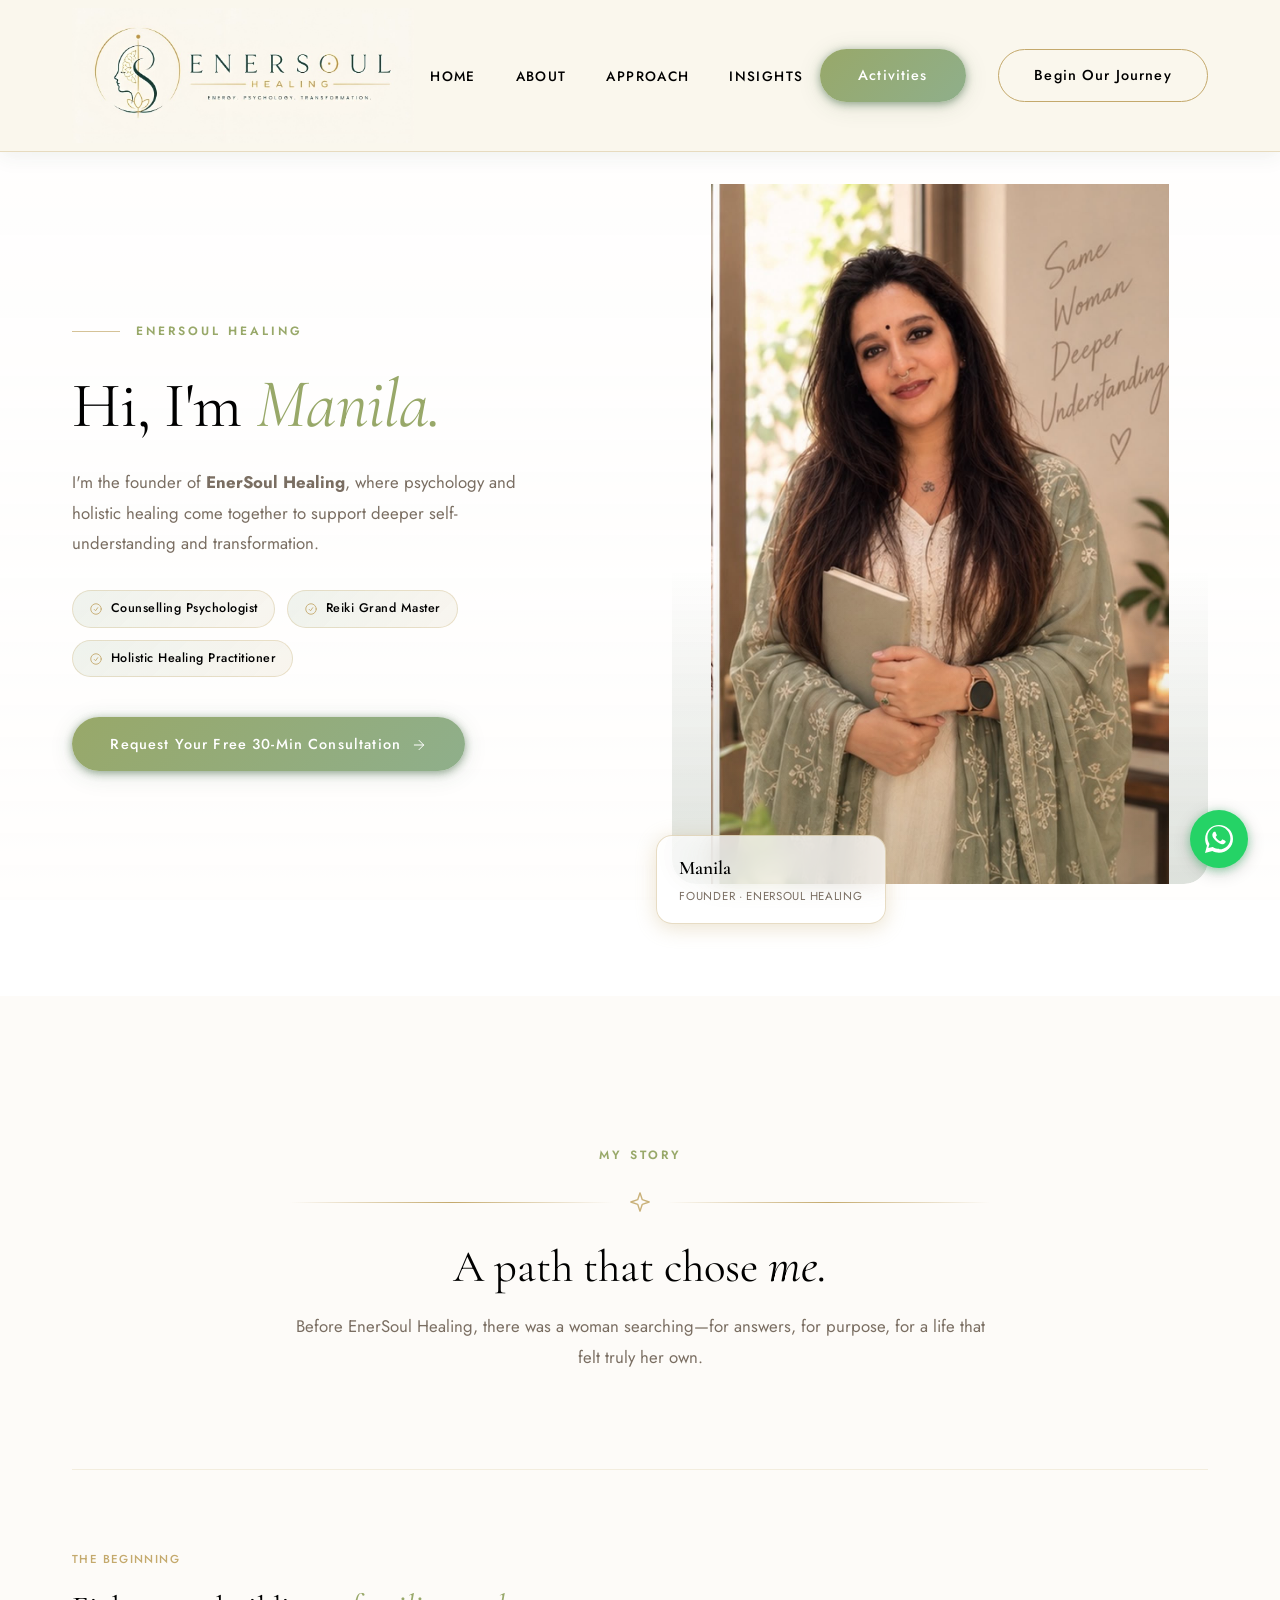
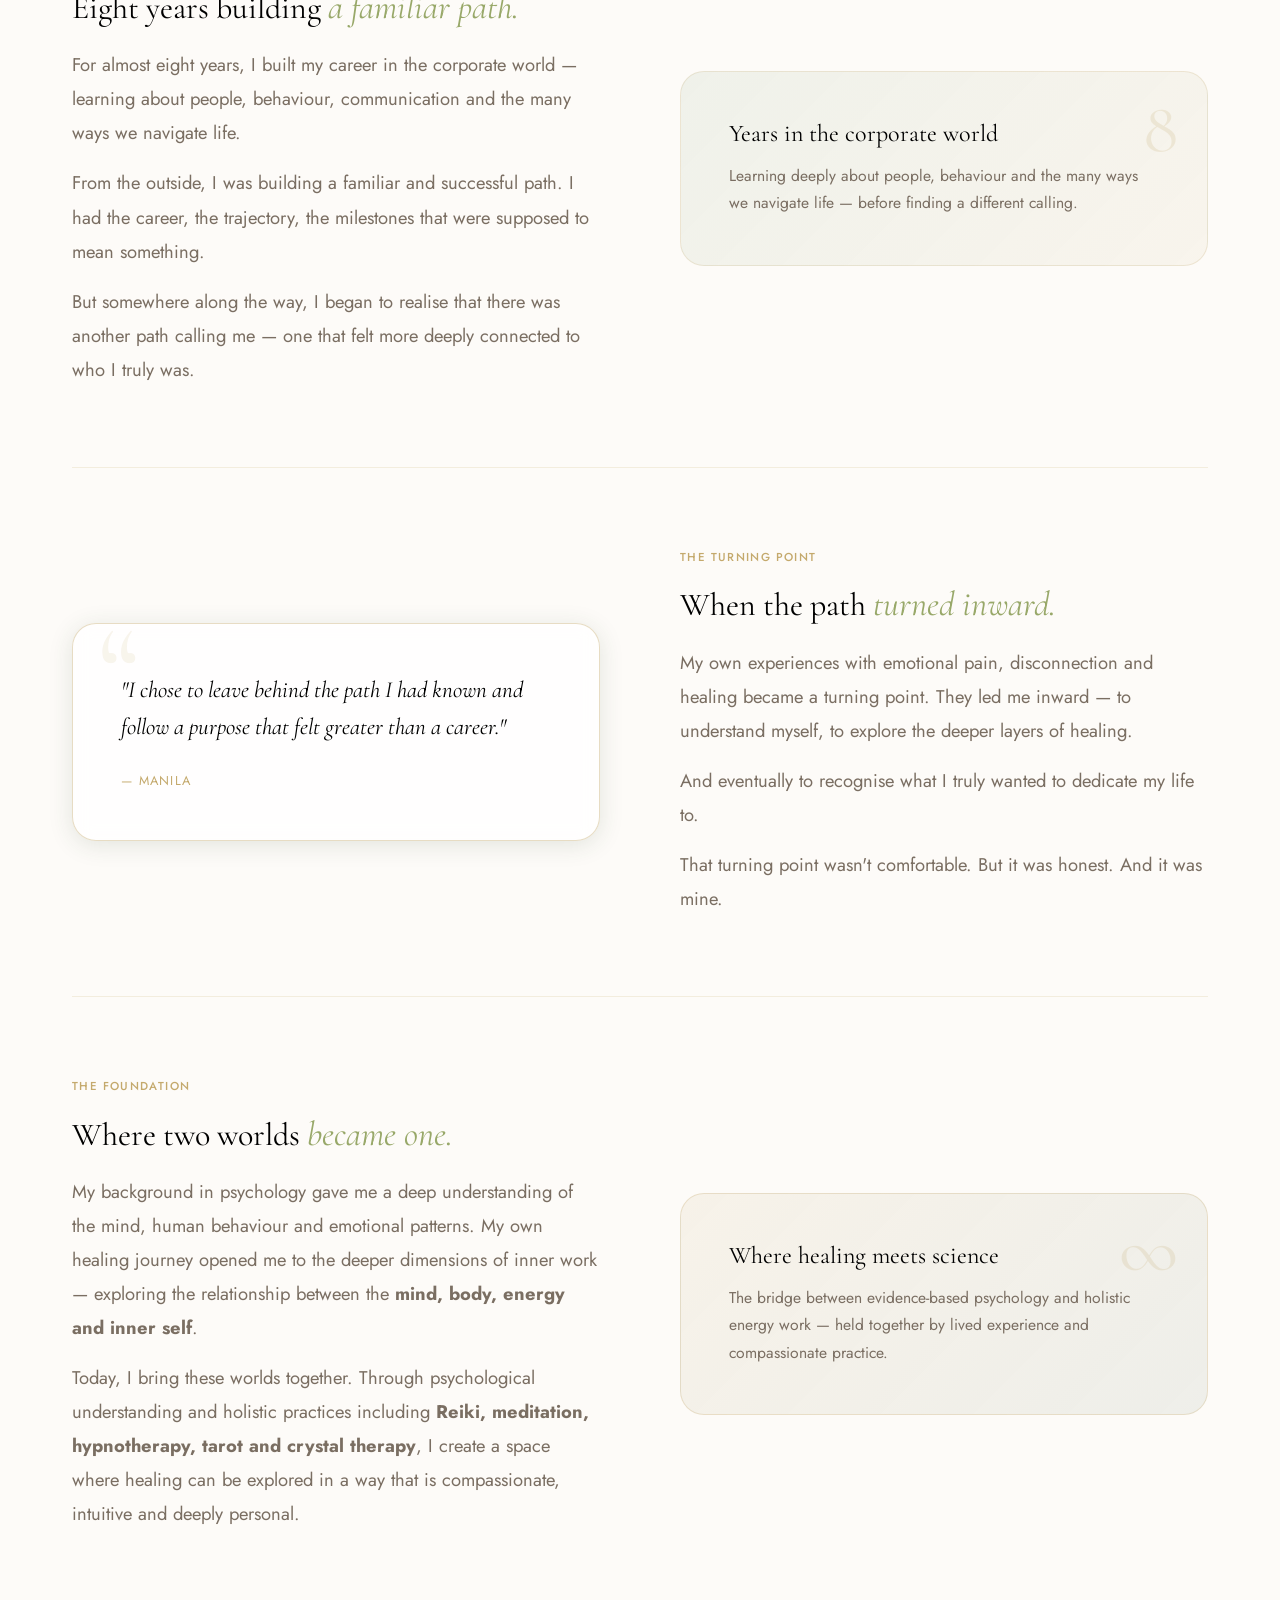
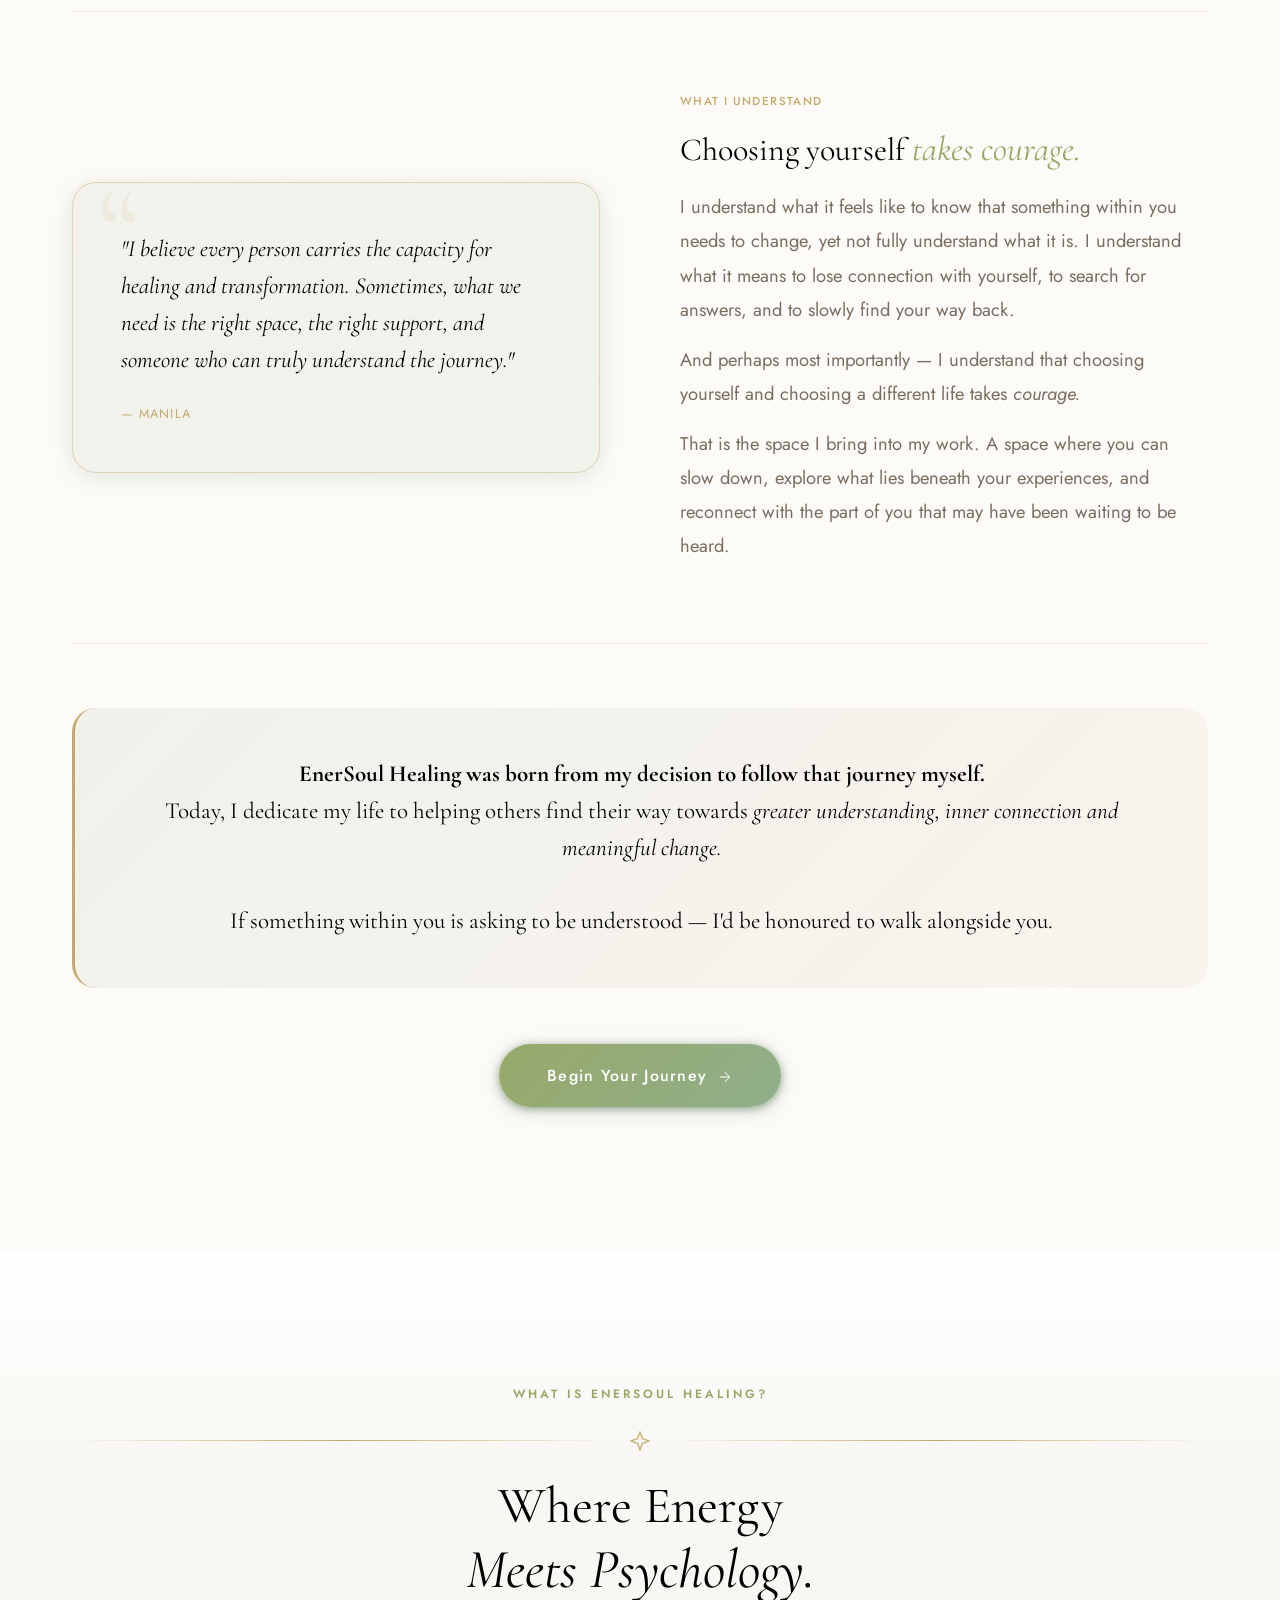
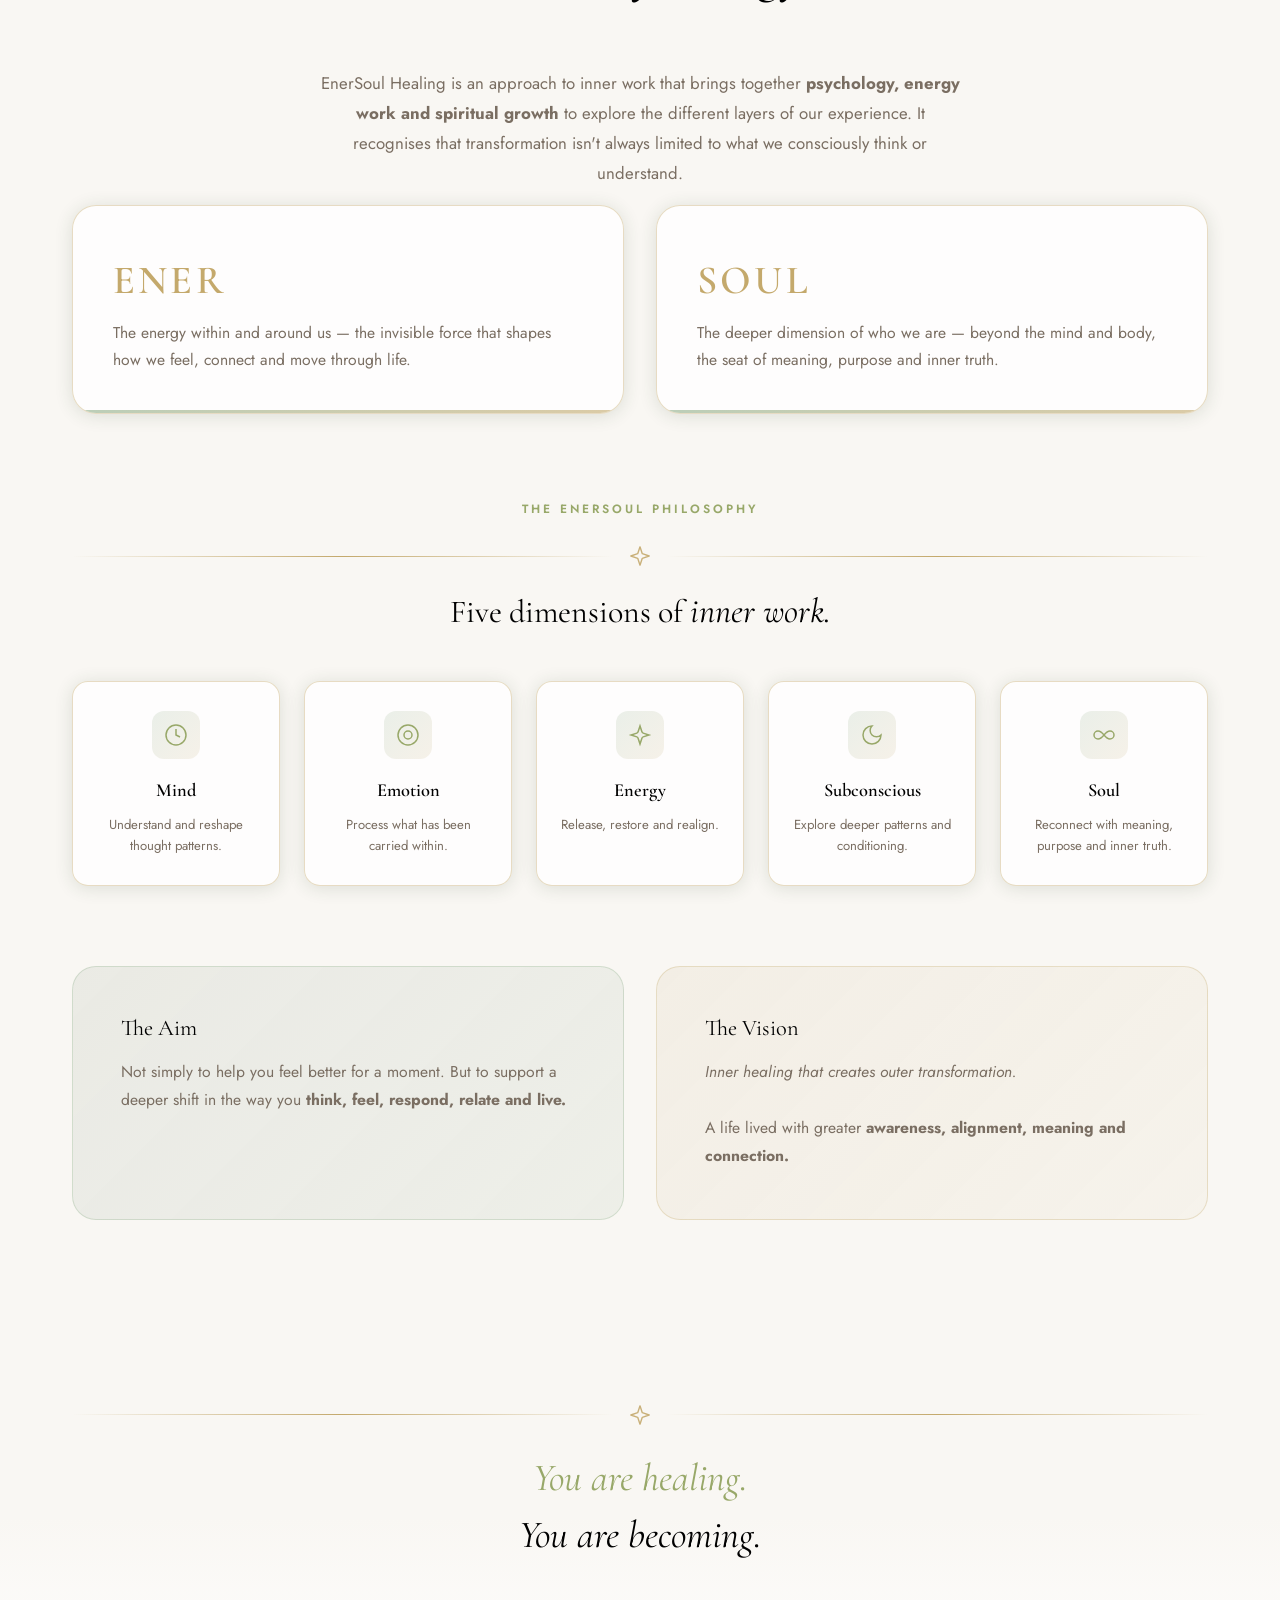
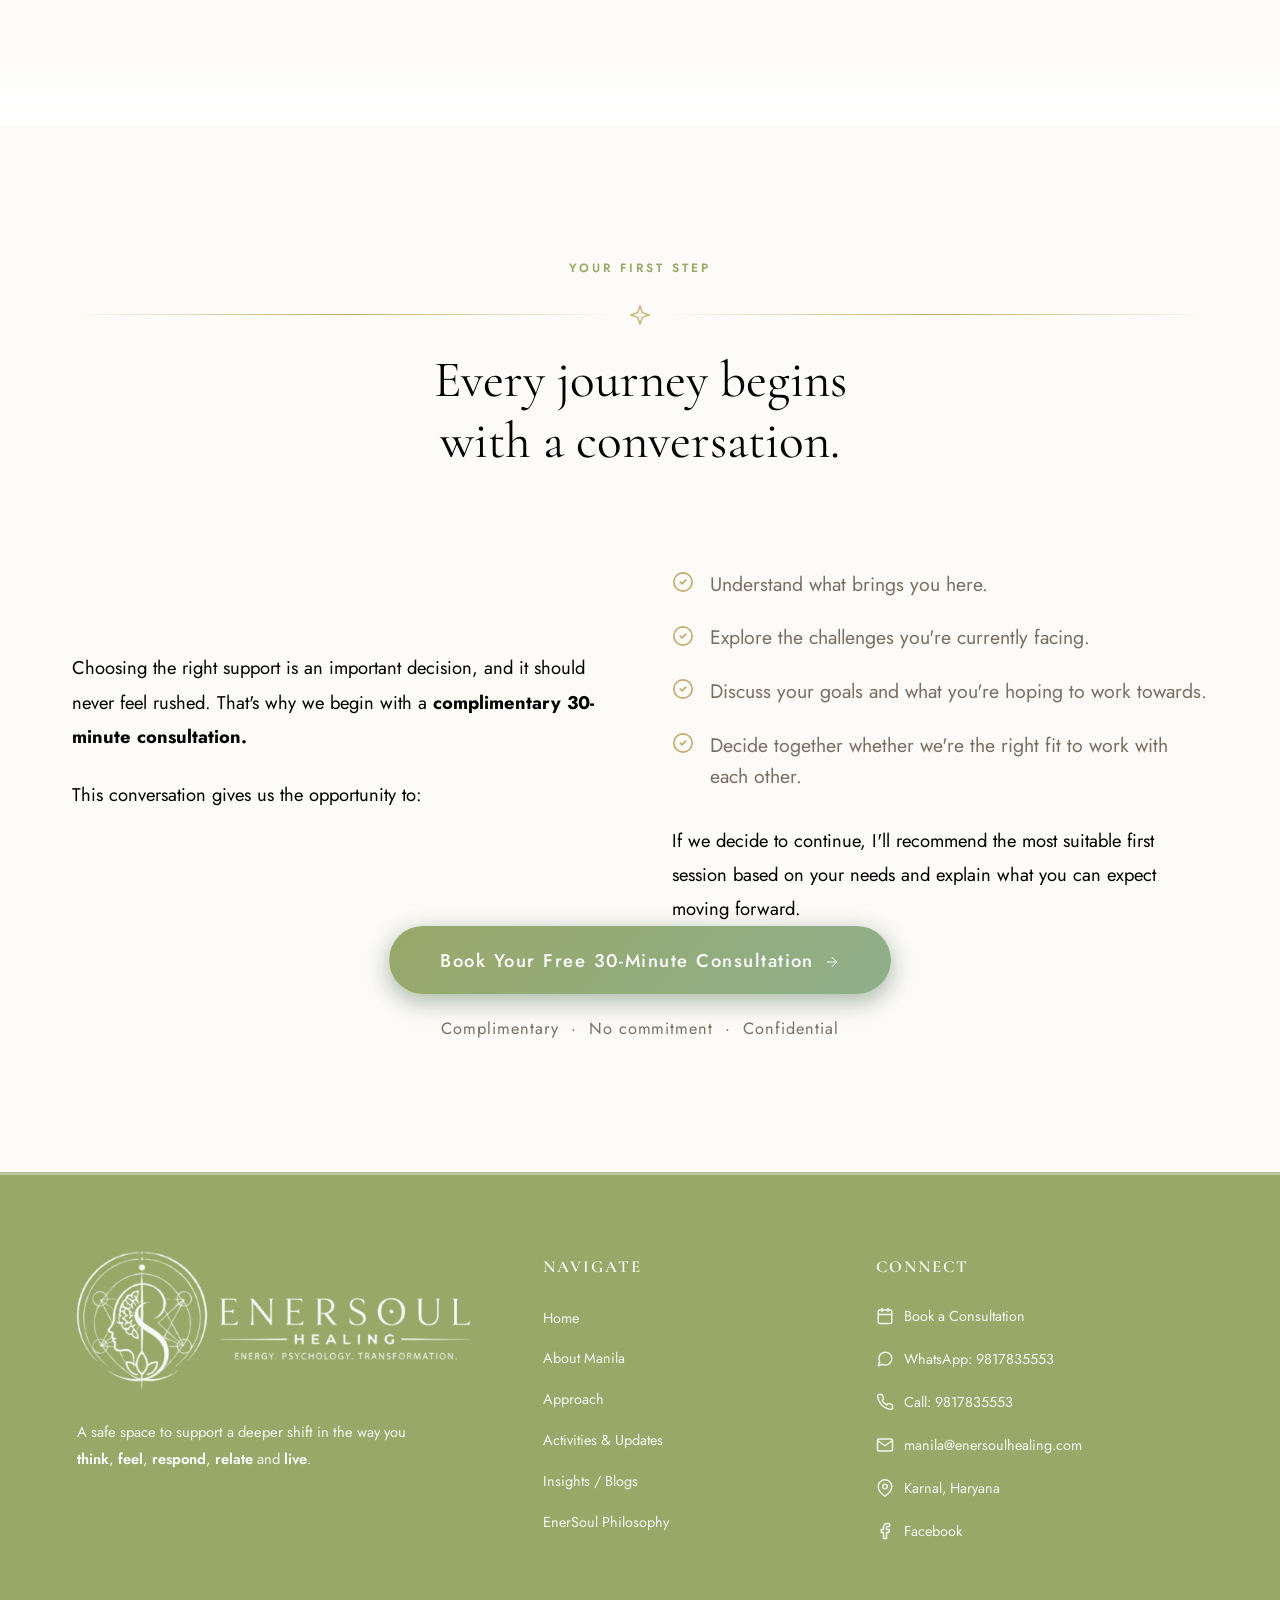
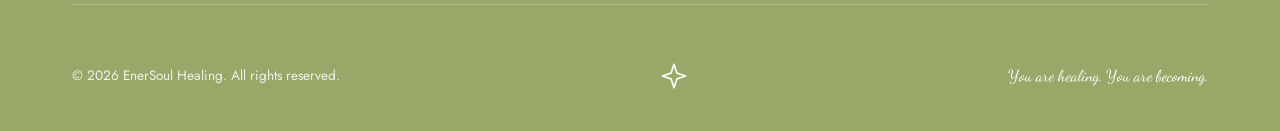
==== commit 5c6c346e: "feat: refactor site navigation, update footer contact details, and add new assets to enhance UI/UX" ====
--- a/about.html
+++ b/about.html
@@ -98,12 +98,12 @@
     /* Hero — full-screen, clears fixed nav */
     .about-hero {
       position: relative;
-      min-height: 100vh;
+      min-height: 100svh;
       display: flex;
       align-items: center;
-      /* Clear the fixed navbar (logo 100px + padding ~28px = ~130px) */
-      padding-top: 140px;
-      padding-bottom: 5rem;
+      /* Clear the fixed navbar — logo varies by breakpoint */
+      padding-top: max(140px, 13vh);
+      padding-bottom: 4rem;
       overflow: hidden;
     }
 
@@ -170,17 +170,14 @@
       position: relative;
       border-radius: 24px;
       overflow: hidden;
-      /* Cap height so it doesn't punch through the navbar */
-      max-height: 540px;
-      background: var(--cream-dark);
+      max-height: 700px;
     }
 
     .about-hero__frame img {
       width: 100%;
-      height: 100%;
-      max-height: 540px;
-      object-fit: cover;
-      object-position: center top;
+      height: auto;
+      max-height: 700px;
+      object-fit: contain;
       display: block;
     }
 
@@ -191,17 +188,6 @@
       background: linear-gradient(180deg, transparent 55%, rgba(45, 74, 45, 0.16) 100%);
       z-index: 1;
       border-radius: 24px;
-    }
-
-    .about-hero__frame-ring {
-      position: absolute;
-      inset: -12px;
-      border-radius: 32px;
-      border: 1px solid rgba(196, 169, 108, 0.28);
-      pointer-events: none;
-      /* Keep ring inside the image col bounds */
-      top: -12px;
-      bottom: 14px;
     }
 
     .about-hero__badge {
@@ -674,11 +660,12 @@
       }
 
       .about-hero__frame {
-        max-height: 400px;
+        max-height: 480px;
       }
 
       .about-hero__frame img {
-        max-height: 400px;
+        height: auto;
+        max-height: 480px;
       }
 
       .about-hero__eyebrow {
@@ -741,7 +728,10 @@
     /* ≤ 768px — Phone landscape / large phone portrait */
     @media (max-width: 768px) {
       .about-hero {
-        padding-top: 100px;
+        padding-top: max(90px, 10vh);
+        padding-bottom: 3rem;
+        min-height: 100svh;
+        align-items: flex-start;
       }
 
       .about-hero__image-col {
@@ -749,11 +739,12 @@
       }
 
       .about-hero__frame {
-        max-height: 340px;
+        max-height: 420px;
       }
 
       .about-hero__frame img {
-        max-height: 340px;
+        height: auto;
+        max-height: 420px;
       }
 
       .story-section {
@@ -800,8 +791,8 @@
     /* ≤ 480px — Standard mobile portrait */
     @media (max-width: 480px) {
       .about-hero {
-        padding-top: 90px;
-        padding-bottom: 3rem;
+        padding-top: max(80px, 8vh);
+        padding-bottom: 2.5rem;
       }
 
       .about-hero__image-col {
@@ -809,11 +800,12 @@
       }
 
       .about-hero__frame {
-        max-height: 280px;
+        max-height: 360px;
       }
 
       .about-hero__frame img {
-        max-height: 280px;
+        height: auto;
+        max-height: 360px;
       }
 
       .about-hero__badge {
@@ -890,11 +882,12 @@
       }
 
       .about-hero__frame {
-        max-height: 240px;
+        max-height: 280px;
       }
 
       .about-hero__frame img {
-        max-height: 240px;
+        height: auto;
+        max-height: 280px;
       }
 
       .pillars-grid-new {
@@ -979,22 +972,23 @@
   <nav id="navbar" role="navigation" aria-label="Main navigation">
     <div class="container nav-inner">
 
-      <a href="index.html#hero" class="nav-logo" aria-label="EnerSoul Healing home">
-        <img src="assets/new_logo-removebg-preview.png" alt="EnerSoul Healing Logo" class="nav-logo__img" />
+      <a href="index.html" class="nav-logo" aria-label="EnerSoul Healing home">
+        <img src="assets/nav_logo.jpg" alt="EnerSoul Healing Logo" class="nav-logo__img" />
       </a>
 
       <ul class="nav-links" role="list">
         <li><a href="index.html">Home</a></li>
-        <li><a href="about.html" style="color:var(--sage-deep)">About</a></li>
-        <li><a href="index.html#section-modalities">approach</a></li>
+        <li><a href="about.html">About</a></li>
+        <li><a href="index.html#section-approach">approach</a></li>
         <li><a href="blog.html">Insights</a></li>
       </ul>
 
       <div class="nav-cta">
         <a href="updates.html" class="btn btn--gold" style="margin-right: 1rem;">Activities</a>
-        <a href="#section-cta" class="btn btn--outline" id="nav-book-btn">Request a Call</a>
+        <a href="index.html#section-cta" class="btn btn--outline" id="nav-book-btn">Begin Our Journey</a>
       </div>
 
+      <!-- Mobile toggle -->
       <button class="nav-toggle" id="nav-toggle" aria-label="Open menu" aria-expanded="false">
         <span></span><span></span><span></span>
       </button>
@@ -1005,11 +999,11 @@
   <div class="mobile-menu" id="mobile-menu" role="dialog" aria-modal="true" aria-label="Mobile navigation">
     <a href="index.html">Home</a>
     <a href="about.html">About</a>
-    <a href="index.html#section-modalities">approach</a>
+    <a href="index.html#section-approach">approach</a>
     <a href="blog.html">Insights</a>
     <a href="about.html#section-philosophy">Philosophy</a>
     <a href="updates.html" class="btn btn--gold" style="margin-top:1rem;">Activities</a>
-    <a href="#section-cta" class="btn btn--primary" style="margin-top:1rem;">Request a Call</a>
+    <a href="index.html#section-cta" class="btn btn--primary" style="margin-top:1rem;">Begin Our Journey</a>
   </div>
 
   <!-- ════════════════════════════════════════
@@ -1095,23 +1089,20 @@
           </div>
 
           <div style="margin-top: 2.5rem; display: flex; gap: 1rem; flex-wrap: wrap;">
-            <a href="#story-section" class="btn btn--primary" id="about-read-story">
-              Read My Story
+            <a href="index.html#section-cta" class="btn btn--primary" id="about-consultation-btn">
+              Request Your Free 30-Min Consultation
               <span class="btn-arrow"><svg class="icon">
                   <use href="#icon-arrow" />
                 </svg></span>
             </a>
-            <a href="https://wa.me/919024952636?text=Hi%2C%20I%20would%20like%20to%20enquire%20about%20your%20approach."
-              target="_blank" class="btn btn--outline" id="about-book-btn">Book a Call</a>
           </div>
         </div>
 
         <!-- Right: image -->
         <div class="about-hero__image-col">
           <div class="about-hero__frame">
-            <img src="images/manila.jpg" alt="Manila — Founder of EnerSoul Healing" loading="eager" />
-          </div>
-          <div class="about-hero__frame-ring" aria-hidden="true"></div>
+            <img src="assets/Manila_Image.jpeg" alt="Manila — Founder of EnerSoul Healing" loading="eager" />
+          </div>
           <div class="about-hero__badge">
             <span class="about-hero__badge-name">Manila</span>
             <span class="about-hero__badge-roles">Founder · EnerSoul Healing</span>
@@ -1238,7 +1229,8 @@
               understand what it is. I understand what it means to lose connection with yourself, to search for answers,
               and to slowly find your way back.</p>
             <p>And perhaps most importantly — I understand that choosing yourself and choosing a different life takes
-              <em>courage.</em></p>
+              <em>courage.</em>
+            </p>
             <p>That is the space I bring into my work. A space where you can slow down, explore what lies beneath your
               experiences, and reconnect with the part of you that may have been waiting to be heard.</p>
           </div>
@@ -1265,7 +1257,7 @@
       </div>
 
       <div style="text-align: center; margin-top: 3.5rem;">
-        <a href="https://wa.me/919024952636?text=Hi%2C%20I%20would%20like%20to%20enquire%20about%20your%20approach."
+        <a href="https://wa.me/919817835553?text=Hi%2C%20I%20would%20like%20to%20enquire%20about%20your%20approach."
           target="_blank" class="btn btn--gold btn--lg" id="story-cta">
           Begin Your Journey
           <span class="btn-arrow"><svg class="icon">
@@ -1408,12 +1400,14 @@
         <div class="aim-vision-card aim-vision-card--aim">
           <h4>The Aim</h4>
           <p>Not simply to help you feel better for a moment. But to support a deeper shift in the way you
-            <strong>think, feel, respond, relate and live.</strong></p>
+            <strong>think, feel, respond, relate and live.</strong>
+          </p>
         </div>
         <div class="aim-vision-card aim-vision-card--vision">
           <h4>The Vision</h4>
           <p><em>Inner healing that creates outer transformation.</em><br /><br />A life lived with greater
-            <strong>awareness, alignment, meaning and connection.</strong></p>
+            <strong>awareness, alignment, meaning and connection.</strong>
+          </p>
         </div>
       </div>
 
@@ -1439,62 +1433,76 @@
   <section id="section-cta" aria-label="Book your consultation">
 
     <div class="container">
-      <div class="cta-content">
-
-        <span class="section-label" style="color: rgba(241,234,216,0.95);">Your First Step</span>
+
+      <div class="section-header reveal">
+        <span class="section-label">Your First Step</span>
         <div class="gold-divider" aria-hidden="true">
-          <span class="gold-divider__lotus"><svg class="icon" style="color:var(--sage-sand);">
+          <span class="gold-divider__lotus"><svg class="icon">
               <use href="#icon-lotus" />
             </svg></span>
         </div>
-
         <h2>Every journey begins<br />with a conversation.</h2>
-
-        <p class="cta-lead">
-          Choosing the right support is an important decision, and it should never feel rushed.
-          That's why we begin with a <strong style="color: var(--sage-sand);">complimentary 30-minute
-            consultation.</strong>
-        </p>
-
-        <div class="cta-checklist" role="list">
-          <div class="cta-check-item" role="listitem">
-            <span class="cta-check-icon" aria-hidden="true"><svg class="icon">
-                <use href="#icon-check" />
-              </svg></span>
-            <span>Understand what brings you here.</span>
-          </div>
-          <div class="cta-check-item" role="listitem">
-            <span class="cta-check-icon" aria-hidden="true"><svg class="icon">
-                <use href="#icon-check" />
-              </svg></span>
-            <span>Explore the challenges you're currently facing.</span>
-          </div>
-          <div class="cta-check-item" role="listitem">
-            <span class="cta-check-icon" aria-hidden="true"><svg class="icon">
-                <use href="#icon-check" />
-              </svg></span>
-            <span>Discuss your goals and what you're hoping to work towards.</span>
-          </div>
-          <div class="cta-check-item" role="listitem">
-            <span class="cta-check-icon" aria-hidden="true"><svg class="icon">
-                <use href="#icon-check" />
-              </svg></span>
-            <span>Decide together whether we're the right fit.</span>
-          </div>
-        </div>
-
-        <div class="cta-actions">
-          <a href="https://wa.me/919024952636?text=Hi%2C%20I%20would%20like%20to%20enquire%20about%20your%20approach."
-            target="_blank" class="btn btn--gold btn--lg" id="cta-book-btn">
-            Book Your Free 30-Minute Consultation
-            <span class="btn-arrow"><svg class="icon">
-                <use href="#icon-arrow" />
-              </svg></span>
-          </a>
-          <p class="cta-note">Complimentary &nbsp;·&nbsp; No commitment &nbsp;·&nbsp; Confidential</p>
-        </div>
-
       </div>
+
+      <div class="cta-content">
+        <div class="cta-left">
+          <p class="cta-lead">
+            Choosing the right support is an important decision, and it should never feel rushed.
+            That's why we begin with a <strong>complimentary 30-minute consultation.</strong>
+          </p>
+
+          <p class="cta-lead" style="margin-top: 1.5rem;">
+            This conversation gives us the opportunity to:
+          </p>
+        </div>
+
+        <div class="cta-right">
+          <div class="cta-checklist" role="list">
+            <div class="cta-check-item" role="listitem">
+              <span class="cta-check-icon" aria-hidden="true"><svg class="icon">
+                  <use href="#icon-check" />
+                </svg></span>
+              <span>Understand what brings you here.</span>
+            </div>
+            <div class="cta-check-item" role="listitem">
+              <span class="cta-check-icon" aria-hidden="true"><svg class="icon">
+                  <use href="#icon-check" />
+                </svg></span>
+              <span>Explore the challenges you're currently facing.</span>
+            </div>
+            <div class="cta-check-item" role="listitem">
+              <span class="cta-check-icon" aria-hidden="true"><svg class="icon">
+                  <use href="#icon-check" />
+                </svg></span>
+              <span>Discuss your goals and what you're hoping to work towards.</span>
+            </div>
+            <div class="cta-check-item" role="listitem">
+              <span class="cta-check-icon" aria-hidden="true"><svg class="icon">
+                  <use href="#icon-check" />
+                </svg></span>
+              <span>Decide together whether we're the right fit to work with each other.</span>
+            </div>
+          </div>
+
+          <p class="cta-lead" style="margin-top: 1.5rem;">
+            If we decide to continue, I'll recommend the most suitable first session based on your needs and explain
+            what
+            you can expect moving forward.
+          </p>
+        </div>
+      </div>
+
+      <div class="cta-actions">
+        <a href="https://wa.me/919817835553?text=Hi%2C%20I%20would%20like%20to%20enquire%20about%20your%20approach."
+          target="_blank" class="btn btn--gold btn--lg" id="cta-book-btn">
+          Book Your Free 30-Minute Consultation
+          <span class="btn-arrow"><svg class="icon">
+              <use href="#icon-arrow" />
+            </svg></span>
+        </a>
+        <p class="cta-note">Complimentary &nbsp;·&nbsp; No commitment &nbsp;·&nbsp; Confidential</p>
+      </div>
+
     </div>
 
   </section>
@@ -1507,11 +1515,13 @@
 
       <div class="footer-top">
         <div class="footer-brand">
-          <a href="index.html#hero" class="footer-logo" aria-label="EnerSoul Healing home">
+          <a href="index.html" class="footer-logo" aria-label="EnerSoul Healing home">
             <img src="assets/new_logo-removebg-preview.png" alt="EnerSoul Healing Logo" class="footer-logo__img" />
           </a>
-          <p class="footer-tagline">A holistic emotional wellness practice where psychology and energy healing come
-            together for deeper self-understanding and transformation.</p>
+          <p class="footer-tagline">
+            A safe space to support a deeper shift in the way you <strong>think</strong>, <strong>feel</strong>,
+            <strong>respond</strong>, <strong>relate</strong> and <strong>live</strong>.
+          </p>
         </div>
 
         <div class="footer-links">
@@ -1519,21 +1529,82 @@
           <ul role="list">
             <li><a href="index.html">Home</a></li>
             <li><a href="about.html">About Manila</a></li>
-            <li><a href="index.html#section-modalities">approach</a></li>
+            <li><a href="index.html#section-approach">Approach</a></li>
+            <li><a href="updates.html">Activities &amp; Updates</a></li>
             <li><a href="blog.html">Insights / Blogs</a></li>
+            <li><a href="about.html#section-philosophy">EnerSoul Philosophy</a></li>
           </ul>
         </div>
 
         <div class="footer-links">
           <h5>Connect</h5>
           <ul role="list">
-            <li><a
-                href="https://wa.me/919024952636?text=Hi%2C%20I%20would%20like%20to%20enquire%20about%20your%20approach."
-                target="_blank" id="footer-book">Book a Consultation</a></li>
-            <li><a
-                href="https://wa.me/919024952636?text=Hi%2C%20I%20would%20like%20to%20enquire%20about%20your%20approach."
-                target="_blank" id="footer-email">hello@enersoulshealing.com</a></li>
-            <li><a href="#section-philosophy" id="footer-philosophy">EnerSoul Philosophy</a></li>
+            <li>
+              <a href="https://wa.me/919817835553?text=Hi%2C%20I%20would%20like%20to%20enquire%20about%20your%20approach."
+                target="_blank" rel="noopener noreferrer" id="footer-book">
+                <svg class="footer-item-icon" viewBox="0 0 24 24" fill="none" stroke="currentColor" stroke-width="2"
+                  stroke-linecap="round" stroke-linejoin="round" aria-hidden="true">
+                  <rect x="3" y="4" width="18" height="18" rx="2" ry="2"></rect>
+                  <line x1="16" y1="2" x2="16" y2="6"></line>
+                  <line x1="8" y1="2" x2="8" y2="6"></line>
+                  <line x1="3" y1="10" x2="21" y2="10"></line>
+                </svg>
+                <span>Book a Consultation</span>
+              </a>
+            </li>
+            <li>
+              <a href="https://wa.me/919817835553?text=Hi%2C%20I%20would%20like%20to%20enquire%20about%20your%20approach."
+                target="_blank" rel="noopener noreferrer">
+                <svg class="footer-item-icon" viewBox="0 0 24 24" fill="none" stroke="currentColor" stroke-width="2"
+                  stroke-linecap="round" stroke-linejoin="round" aria-hidden="true">
+                  <path
+                    d="M21 11.5a8.38 8.38 0 0 1-.9 3.8 8.5 8.5 0 0 1-7.6 4.7 8.38 8.38 0 0 1-3.8-.9L3 21l1.9-5.7a8.38 8.38 0 0 1-.9-3.8 8.5 8.5 0 0 1 4.7-7.6 8.38 8.38 0 0 1 3.8-.9h.5a8.48 8.48 0 0 1 8 8v.5z">
+                  </path>
+                </svg>
+                <span>WhatsApp: 9817835553</span>
+              </a>
+            </li>
+            <li>
+              <a href="tel:+919817835553">
+                <svg class="footer-item-icon" viewBox="0 0 24 24" fill="none" stroke="currentColor" stroke-width="2"
+                  stroke-linecap="round" stroke-linejoin="round" aria-hidden="true">
+                  <path
+                    d="M22 16.92v3a2 2 0 0 1-2.18 2 19.79 19.79 0 0 1-8.63-3.07 19.5 19.5 0 0 1-6-6 19.79 19.79 0 0 1-3.07-8.67A2 2 0 0 1 4.11 2h3a2 2 0 0 1 2 1.72 12.84 12.84 0 0 0 .7 2.81 2 2 0 0 1-.45 2.11L8.09 9.91a16 16 0 0 0 6 6l1.27-1.27a2 2 0 0 1 2.11-.45 12.84 12.84 0 0 0 2.81.7A2 2 0 0 1 22 16.92z">
+                  </path>
+                </svg>
+                <span>Call: 9817835553</span>
+              </a>
+            </li>
+            <li>
+              <a href="mailto:manila@enersoulhealing.com">
+                <svg class="footer-item-icon" viewBox="0 0 24 24" fill="none" stroke="currentColor" stroke-width="2"
+                  stroke-linecap="round" stroke-linejoin="round" aria-hidden="true">
+                  <path d="M4 4h16c1.1 0 2 .9 2 2v12c0 1.1-.9 2-2 2H4c-1.1 0-2-.9-2-2V6c0-1.1.9-2 2-2z"></path>
+                  <polyline points="22,6 12,13 2,6"></polyline>
+                </svg>
+                <span>manila@enersoulhealing.com</span>
+              </a>
+            </li>
+            <li>
+              <a href="https://maps.google.com/?q=Karnal,+Haryana" target="_blank" rel="noopener noreferrer">
+                <svg class="footer-item-icon" viewBox="0 0 24 24" fill="none" stroke="currentColor" stroke-width="2"
+                  stroke-linecap="round" stroke-linejoin="round" aria-hidden="true">
+                  <path d="M21 10c0 7-9 13-9 13s-9-6-9-13a9 9 0 0 1 18 0z"></path>
+                  <circle cx="12" cy="10" r="3"></circle>
+                </svg>
+                <span>Karnal, Haryana</span>
+              </a>
+            </li>
+            <li>
+              <a href="https://www.facebook.com/share/1C1QeuBqiy/?mibextid=wwXIfr" target="_blank"
+                rel="noopener noreferrer">
+                <svg class="footer-item-icon" viewBox="0 0 24 24" fill="none" stroke="currentColor" stroke-width="2"
+                  stroke-linecap="round" stroke-linejoin="round" aria-hidden="true">
+                  <path d="M18 2h-3a5 5 0 0 0-5 5v3H7v4h3v8h4v-8h3l1-4h-4V7a1 1 0 0 1 1-1h3z"></path>
+                </svg>
+                <span>Facebook</span>
+              </a>
+            </li>
           </ul>
         </div>
       </div>
@@ -1558,7 +1629,7 @@
 
 
   <!-- Floating WhatsApp Button -->
-  <a href="https://wa.me/919024952636?text=Hi%2C%20I%20would%20like%20to%20enquire%20about%20your%20approach."
+  <a href="https://wa.me/919817835553?text=Hi%2C%20I%20would%20like%20to%20enquire%20about%20your%20approach."
     class="whatsapp-float" target="_blank" aria-label="Chat on WhatsApp">
     <svg xmlns="http://www.w3.org/2000/svg" viewBox="0 0 448 512">
       <path
--- a/css/style.css
+++ b/css/style.css
@@ -12,11 +12,11 @@
   --cream-dark: #F7F2EB;
   --sage: #8FAF8B;
   --sage-light: #B5CEAD;
-  --sage-deep: #5C7F5C;
+  --sage-deep: #98A869;
   --gold: #C4A96C;
   --gold-light: #D9C08A;
   --gold-pale: #F5EDD6;
-  --forest: #162616;
+  --forest: #000000;
   --taupe: #7A6E62;
   --blush: #E8D5C4;
   --glass: rgba(255, 255, 255, 0.78);
@@ -131,14 +131,21 @@
 
 p {
   font-size: 1.15rem;
-  color: #4A4036;
+  color: #000000;
   line-height: 1.85;
 }
 
 .script-text {
   font-family: var(--font-script);
-  font-size: 1.3rem;
+  font-size: 1.85rem;
   color: var(--gold);
+}
+
+h1 em,
+h2 em,
+h3 em {
+  font-style: italic;
+  font-size: 1.08em;
 }
 
 .section-label {
@@ -240,13 +247,18 @@
   transform: translateX(0);
 }
 
-.btn--primary {
+.btn--primary,
+.btn--gold {
   background: linear-gradient(135deg, var(--sage-deep), var(--sage));
   color: #fff;
+  border: none;
   box-shadow: var(--shadow-soft), 0 2px 8px rgba(92, 127, 92, 0.63);
-}
-
-.btn--primary:hover {
+  font-weight: 500;
+}
+
+.btn--primary:hover,
+.btn--gold:hover {
+  background: linear-gradient(135deg, var(--sage-deep), var(--sage));
   transform: translateY(-2px);
   box-shadow: var(--shadow-soft), 0 8px 24px rgba(92, 127, 92, 0.72);
 }
@@ -256,24 +268,30 @@
   color: var(--forest);
   border: 1.5px solid var(--gold);
   padding: 0.85rem 2.2rem;
+  box-shadow: none;
+  font-weight: 500;
 }
 
 .btn--outline:hover {
   background: var(--gold-pale);
+  color: var(--forest);
   transform: translateY(-2px);
   box-shadow: var(--shadow-gold);
 }
 
-.btn--gold {
-  background: linear-gradient(135deg, var(--gold), var(--gold-light));
-  color: var(--forest);
-  box-shadow: var(--shadow-gold);
-  font-weight: 600;
-}
-
-.btn--gold:hover {
-  transform: translateY(-3px);
-  box-shadow: 0 10px 30px rgba(196, 169, 108, 0.72);
+.bg-transparent,
+.btn.bg-transparent {
+  background: transparent !important;
+  color: var(--forest) !important;
+  border: 1.5px solid var(--gold) !important;
+  box-shadow: none !important;
+}
+
+.btn.bg-transparent:hover {
+  background: var(--gold-pale) !important;
+  color: var(--forest) !important;
+  transform: translateY(-2px);
+  box-shadow: var(--shadow-gold) !important;
 }
 
 .btn--lg {
@@ -374,20 +392,19 @@
   right: 0;
   z-index: 1000;
   transition: var(--transition);
-  padding: 1.4rem 0;
-  background: rgba(255, 255, 255, 0.75);
-  backdrop-filter: blur(12px);
-  -webkit-backdrop-filter: blur(12px);
-  border-bottom: 1px solid rgba(255, 255, 255, 0.4);
+  padding: 0.5rem 0;
+  background: #faf7ed;
+  border-bottom: 1px solid rgba(196, 169, 108, 0.36);
+  box-shadow: 0 4px 20px rgba(45, 74, 45, 0.08);
 }
 
 #navbar.scrolled {
-  background: rgba(247, 243, 238, 0.95);
-  backdrop-filter: blur(16px);
-  -webkit-backdrop-filter: blur(16px);
+  background: #faf7ed;
+  backdrop-filter: none;
+  -webkit-backdrop-filter: none;
   border-bottom: 1px solid rgba(196, 169, 108, 0.36);
-  padding: 0.9rem 0;
-  box-shadow: 0 4px 30px rgba(45, 74, 45, 0.11);
+  padding: 0.5rem 0;
+  box-shadow: 0 4px 25px rgba(45, 74, 45, 0.1);
 }
 
 .nav-inner {
@@ -403,7 +420,7 @@
 }
 
 .nav-logo__img {
-  height: 100px;
+  height: 135px;
   width: auto;
   max-width: 100%;
   object-fit: contain;
@@ -412,7 +429,7 @@
 }
 
 #navbar.scrolled .nav-logo__img {
-  height: 100px;
+  height: 125px;
 }
 
 .nav-logo:hover .nav-logo__img {
@@ -546,19 +563,27 @@
    HERO SECTION
 ════════════════════════════════════════ */
 #hero {
-  min-height: 100vh;
+  min-height: 100svh;
   display: flex;
-  align-items: center;
+  flex-direction: column;
+  justify-content: center;
   position: relative;
   background: transparent;
-  padding: 6rem 0 4rem;
+  padding: 10.5rem 0 4.5rem;
+  box-sizing: border-box;
+}
+
+#hero>.container {
+  margin-top: auto;
+  margin-bottom: auto;
+  width: 100%;
 }
 
 /* Fixed backdrop — stays behind everything as content scrolls over */
 .hero-bg {
   position: fixed;
   inset: 0;
-  background-image: url('../images/hero_bg.jpg');
+  /* background-image: url('../images/hero_bg.jpg'); */
   background-size: cover;
   background-position: center;
   opacity: 0.32;
@@ -612,9 +637,17 @@
 }
 
 @keyframes text-gradient-shift {
-  0% { background-position: 0% 50%; }
-  50% { background-position: 100% 50%; }
-  100% { background-position: 0% 50%; }
+  0% {
+    background-position: 0% 50%;
+  }
+
+  50% {
+    background-position: 100% 50%;
+  }
+
+  100% {
+    background-position: 0% 50%;
+  }
 }
 
 .hero-heading em {
@@ -677,13 +710,14 @@
 ════════════════════════════════════════ */
 .hero-split {
   display: grid;
-  grid-template-columns: 55fr 45fr;
-  gap: 3rem;
+  grid-template-columns: 52fr 48fr;
+  gap: 2.5rem;
   align-items: center;
   min-height: 70vh;
 }
 
-/* ── Hero video panel ── */
+/* ── Hero image / emblem panel ── */
+.hero-image-wrap,
 .hero-video-wrap {
   position: relative;
   display: flex;
@@ -691,9 +725,21 @@
   justify-content: center;
   width: 100%;
   aspect-ratio: 1 / 1;
-  max-width: 480px;
+  max-width: 450px;
   margin: 0 auto;
-  transform: translateX(3rem);
+  transform: translateX(1.5rem);
+}
+
+.hero-image {
+  position: relative;
+  z-index: 2;
+  width: 95%;
+  height: 95%;
+  max-width: 540px;
+  object-fit: contain;
+  mix-blend-mode: multiply;
+  filter: drop-shadow(0 12px 36px rgba(196, 169, 108, 0.35)) drop-shadow(0 0 24px rgba(143, 175, 139, 0.25));
+  animation: videoFadeIn 1.2s ease forwards, heroFloat 6s ease-in-out 1.2s infinite;
 }
 
 /* Hidden source video — loaded but invisible; canvas reads its frames */
@@ -706,7 +752,7 @@
   visibility: hidden;
 }
 
-/* Visible canvas — shows the chroma-keyed result */
+/* Visible canvas — fallback if video used */
 .hero-logo-canvas {
   position: relative;
   z-index: 2;
@@ -719,13 +765,27 @@
 }
 
 @keyframes videoFadeIn {
-  from { opacity: 0; transform: scale(0.92); }
-  to   { opacity: 1; transform: scale(1); }
+  from {
+    opacity: 0;
+    transform: scale(0.92);
+  }
+
+  to {
+    opacity: 1;
+    transform: scale(1);
+  }
 }
 
 @keyframes heroFloat {
-  0%, 100% { transform: translateY(0px); }
-  50%       { transform: translateY(-12px); }
+
+  0%,
+  100% {
+    transform: translateY(0px);
+  }
+
+  50% {
+    transform: translateY(-12px);
+  }
 }
 
 .hero-video-ring {
@@ -747,8 +807,17 @@
 }
 
 @keyframes ringPulse {
-  0%, 100% { opacity: 0.5; transform: scale(1); }
-  50%       { opacity: 1;   transform: scale(1.025); }
+
+  0%,
+  100% {
+    opacity: 0.5;
+    transform: scale(1);
+  }
+
+  50% {
+    opacity: 1;
+    transform: scale(1.025);
+  }
 }
 
 .hero-video-glow {
@@ -756,18 +825,27 @@
   inset: -5%;
   border-radius: 50%;
   background: radial-gradient(ellipse at center,
-    rgba(196, 169, 108, 0.22) 0%,
-    rgba(143, 175, 139, 0.16) 40%,
-    rgba(196, 169, 108, 0.06) 65%,
-    transparent 80%);
+      rgba(196, 169, 108, 0.22) 0%,
+      rgba(143, 175, 139, 0.16) 40%,
+      rgba(196, 169, 108, 0.06) 65%,
+      transparent 80%);
   z-index: 1;
   pointer-events: none;
   animation: glowPulse 6s ease-in-out infinite;
 }
 
 @keyframes glowPulse {
-  0%, 100% { opacity: 0.7; transform: scale(1); }
-  50%       { opacity: 1;   transform: scale(1.06); }
+
+  0%,
+  100% {
+    opacity: 0.7;
+    transform: scale(1);
+  }
+
+  50% {
+    opacity: 1;
+    transform: scale(1.06);
+  }
 }
 
 /* Particles canvas hidden */
@@ -783,7 +861,7 @@
   background: #FFFFFF;
   position: relative;
   overflow: hidden;
-  
+
 }
 
 #section-reasons::before {
@@ -931,38 +1009,40 @@
 }
 
 .reason-card h3 {
-  font-size: 1.35rem;
+  font-family: var(--font-body);
+  font-size: 1.5rem;
   margin-bottom: 1rem;
-  font-weight: 500;
+  font-weight: 700;
+  color: var(--sage-deep);
 }
 
 .reason-card p {
-  font-size: 0.95rem;
+  font-size: 1.3rem;
   line-height: 1.8;
 }
 
 .reasons-bottom {
   text-align: center;
   padding: 3rem 2.5rem;
-  background: linear-gradient(135deg, rgba(143, 175, 139, 0.22), rgba(196, 169, 108, 0.18));
-  border: 1px solid rgba(196, 169, 108, 0.45);
+  background: var(--sage-deep);
+  border: 1px solid rgba(196, 169, 108, 0.3);
   border-radius: var(--radius-xl);
-  max-width: 760px;
+  max-width: 100%;
   margin: 0 auto;
 }
 
 .reasons-bottom p {
   font-family: var(--font-display);
-  font-size: 1.8rem;
+  font-size: 2.8rem;
   font-style: italic;
-  color: var(--forest);
+  color: #000000;
   font-weight: 400;
   line-height: 1.3;
 }
 
 .reasons-bottom p em {
-  color: var(--sage-deep);
-  font-style: italic;
+  /* color: var(--gold-pale); */
+  /* font-style: italic; */
 }
 
 /* ════════════════════════════════════════
@@ -973,7 +1053,7 @@
   background: linear-gradient(to bottom, #FFFFFF 0%, #F9F7F3 10%, #F9F7F3 90%, #FFFFFF 100%);
   position: relative;
   overflow: hidden;
-  
+
 }
 
 #section-change::before {
@@ -1015,10 +1095,11 @@
 
 .change-list li {
   display: flex;
+  font-weight: 500;
   align-items: flex-start;
-  gap: 1rem;
+  gap: 1.3rem;
   padding: 0.6rem 0;
-  color: var(--taupe);
+  color: #74624d;
   font-size: 1rem;
   border-bottom: 1px solid rgba(196, 169, 108, 0.27);
 }
@@ -1048,7 +1129,7 @@
 }
 
 .change-quote p {
-  font-size: 1.25rem;
+  font-size: 1.45rem;
   color: var(--forest);
   line-height: 1.7;
 }
@@ -1061,7 +1142,7 @@
   background: #FFFFFF;
   position: relative;
   overflow: hidden;
-  
+
 }
 
 #section-approach::before {
@@ -1112,9 +1193,9 @@
   bottom: 0;
   width: 2px;
   background: linear-gradient(180deg,
-    rgba(196, 169, 108, 0.9) 0%,
-    rgba(143, 175, 139, 0.7) 50%,
-    rgba(196, 169, 108, 0.36) 100%);
+      rgba(196, 169, 108, 0.9) 0%,
+      rgba(143, 175, 139, 0.7) 50%,
+      rgba(196, 169, 108, 0.36) 100%);
   transform: translateX(-50%);
 }
 
@@ -1184,6 +1265,7 @@
   border-radius: var(--radius-lg);
   box-shadow: var(--shadow-card);
   transition: var(--transition);
+  font-family: var(--font-body);
 }
 
 .timeline-content:hover {
@@ -1201,40 +1283,46 @@
 }
 
 .timeline-content h3 {
-  font-size: 1.6rem;
+  font-family: var(--font-body);
+  font-size: 1.85rem;
+  font-weight: 700;
   margin-bottom: 0.5rem;
+  line-height: 1.3;
 }
 
 .timeline-content .timeline-q {
-  font-family: var(--font-display);
+  font-family: var(--font-body);
   font-style: italic;
+  font-weight: 500;
   color: var(--sage-deep);
   margin-bottom: 0.6rem;
-  font-size: 1rem;
+  font-size: 1.25rem;
 }
 
 .timeline-content p {
-  font-size: 0.96rem;
-  line-height: 1.8;
+  font-family: var(--font-body);
+  font-size: 1.2rem;
+  line-height: 1.7;
 }
 
 .timeline-end {
   text-align: center;
-  margin-top: 2rem;
-  padding: 2rem;
+  margin-top: 3rem;
+  padding: 2rem 0 0 0;
+  position: relative;
+  z-index: 2;
 }
 
 .timeline-end .end-tag {
   display: inline-block;
-  background: linear-gradient(135deg, var(--sage-deep), var(--sage));
-  color: #fff;
-  padding: 1rem 3rem;
+  background: var(--sage-deep);
+  color: #000000;
+  padding: 1.6rem 5rem;
   border-radius: 100px;
   font-family: var(--font-display);
-  font-size: 1.35rem;
+  font-size: 2.3rem;
   font-style: italic;
   letter-spacing: 0.05em;
-  box-shadow: 0 8px 28px rgba(92, 127, 92, 0.4);
 }
 
 /* ════════════════════════════════════════
@@ -1245,7 +1333,7 @@
   background: linear-gradient(to bottom, #FFFFFF 0%, #F9F7F3 10%, #F9F7F3 90%, #FFFFFF 100%);
   position: relative;
   overflow: hidden;
-  
+
 }
 
 #section-modalities::before {
@@ -1262,6 +1350,26 @@
 #section-modalities>.container {
   position: relative;
   z-index: 1;
+}
+
+.modalities-subheading {
+  font-size: 1.35rem !important;
+  line-height: 1.8;
+  max-width: 720px !important;
+  margin: 0 auto;
+  color: #000000 !important;
+  font-weight: 100;
+}
+
+.modalities-subheading,
+.modalities-subheading .highlight-gold {
+  color: #000000 !important;
+  font-weight: 500;
+}
+
+.highlight-gold {
+  color: var(--gold);
+  font-weight: 500;
 }
 
 .modalities-grid {
@@ -1330,26 +1438,53 @@
 }
 
 .modality-card h3 {
-  font-size: 1.7rem;
+  font-family: var(--font-body);
+  font-size: 1.5rem;
   margin-bottom: 1rem;
+  font-weight: 700;
+  color: var(--sage-deep);
 }
 
 .modality-card p {
-  font-size: 0.98rem;
+  font-size: 1.3rem;
+  line-height: 1.8;
 }
 
 .modalities-closing {
   text-align: center;
-  margin-top: 1rem;
+  padding: 2.2rem 2.2rem;
+  background: var(--sage-deep);
+  border: 1px solid rgba(196, 169, 108, 0.3);
+  border-radius: var(--radius-xl);
+  max-width: 100%;
+  margin: 0 auto;
 }
 
 .modalities-closing p {
   font-family: var(--font-display);
-  font-size: 1.3rem;
+  font-size: 1.65rem;
+  font-style: normal;
+  color: #000000;
+  line-height: 1.45;
+  max-width: 680px;
+  margin: 0 auto;
+}
+
+.modalities-closing__highlight {
+  color: #000000;
+  font-weight: 500;
+  display: inline-block;
+  margin-bottom: 0.35rem;
+  letter-spacing: 0.02em;
+}
+
+.modalities-closing p em {
+  display: block;
+  margin-top: 0.5rem;
+  font-size: 1.75rem;
   font-style: italic;
-  color: var(--forest);
-  max-width: 600px;
-  margin: 0 auto;
+  color: #000000;
+  line-height: 1.4;
 }
 
 /* ════════════════════════════════════════
@@ -1360,7 +1495,7 @@
   background: #FFFFFF;
   position: relative;
   overflow: hidden;
-  
+
 }
 
 #section-outcomes::before {
@@ -1413,30 +1548,45 @@
 }
 
 .outcome-card h3 {
+  font-family: var(--font-body);
+  font-size: 1.85rem;
+  margin-bottom: 1rem;
+  font-weight: 700;
+  color: var(--sage-deep);
+}
+
+.outcome-card p {
   font-size: 1.3rem;
-  margin-bottom: 0.8rem;
-  color: var(--sage-deep);
-}
-
-.outcome-card p {
-  font-size: 0.9rem;
+  line-height: 1.8;
 }
 
 .outcomes-closing {
   text-align: center;
-  padding: 3rem;
-  background: linear-gradient(135deg, rgba(143, 175, 139, 0.18), rgba(196, 169, 108, 0.14));
-  border: 1px solid rgba(196, 169, 108, 0.36);
+  padding: 2.2rem 2.2rem;
+  background: var(--sage-deep);
+  border: 1px solid rgba(196, 169, 108, 0.3);
   border-radius: var(--radius-xl);
-  max-width: 720px;
-  margin: 2rem auto 0;
+  max-width: 100%;
+  margin: 3rem auto 0;
 }
 
 .outcomes-closing p {
   font-family: var(--font-display);
-  font-size: 1.35rem;
+  font-size: 1.45rem;
+  font-style: normal;
+  color: #000000;
+  line-height: 1.45;
+  max-width: 620px;
+  margin: 0 auto;
+}
+
+.outcomes-closing p em {
+  display: block;
+  margin-top: 0.5rem;
+  font-size: 1.58rem;
   font-style: italic;
-  color: var(--forest);
+  color: #000000;
+  line-height: 1.4;
 }
 
 /* ════════════════════════════════════════
@@ -1447,7 +1597,7 @@
   background: linear-gradient(to bottom, #FFFFFF 0%, #F9F7F3 10%, #F9F7F3 90%, #FFFFFF 100%);
   position: relative;
   overflow: hidden;
-  
+
 }
 
 #section-about::before {
@@ -1497,9 +1647,9 @@
 
 .about-image-frame img {
   width: 100%;
-  height: 560px;
-  object-fit: cover;
-  object-position: top center;
+  height: auto;
+  max-height: 700px;
+  object-fit: contain;
   border-radius: var(--radius-xl);
 }
 
@@ -1518,14 +1668,14 @@
 
 .about-image-badge .badge-title {
   font-family: var(--font-display);
-  font-size: 1rem;
+  font-size: 1.15rem;
   color: var(--sage-deep);
   display: block;
   margin-bottom: 0.4rem;
 }
 
 .about-image-badge .badge-sub {
-  font-size: 0.75rem;
+  font-size: 0.85rem;
   color: var(--gold);
   letter-spacing: 0.1em;
   font-weight: 500;
@@ -1533,27 +1683,32 @@
 
 .about-content .greeting {
   font-family: var(--font-display);
-  font-size: 1.15rem;
+  font-size: clamp(1.25rem, 2.5vw, 1.45rem);
   font-style: italic;
   color: var(--gold);
-  margin-bottom: 0.5rem;
+  margin-bottom: 0.4rem;
 }
 
 .about-content h2 {
-  margin-bottom: 0.5rem;
+  font-size: clamp(2.8rem, 5vw, 4.2rem);
+  line-height: 1.1;
+  margin-bottom: 0.75rem;
 }
 
 .about-content .role-tag {
-  font-size: 0.8rem;
+  font-size: clamp(0.95rem, 1.8vw, 1.1rem);
   font-weight: 600;
-  letter-spacing: 0.2em;
+  letter-spacing: 0.12em;
   text-transform: uppercase;
   color: var(--sage-deep);
-  margin-bottom: 1.5rem;
+  margin-bottom: 1.6rem;
+  line-height: 1.6;
 }
 
 .about-content p {
-  margin-bottom: 1.2rem;
+  font-size: clamp(1.2rem, 2vw, 1.35rem);
+  line-height: 1.85;
+  margin-bottom: 1.35rem;
 }
 
 .about-content strong {
@@ -1562,30 +1717,35 @@
 }
 
 .about-quote {
-  margin: 2rem 0;
-  padding: 1.5rem 2rem;
-  border-left: 2px solid var(--gold);
+  margin: 2.2rem 0;
+  padding: 1.6rem 2.2rem;
+  border-left: 3px solid var(--gold);
   background: rgba(196, 169, 108, 0.13);
   border-radius: 0 var(--radius-sm) var(--radius-sm) 0;
 }
 
 .about-quote p {
   font-family: var(--font-display);
-  font-size: 1.1rem;
+  font-size: clamp(1.25rem, 2.2vw, 1.4rem);
   font-style: italic;
   color: var(--forest);
+  line-height: 1.65;
   margin: 0;
+}
+
+.about-content .btn {
+  font-size: 1rem;
+  padding: 1rem 2.4rem;
 }
 
 /* ════════════════════════════════════════
    SECTION: FIRST STEP / CTA
 ════════════════════════════════════════ */
 #section-cta {
-  padding: 5rem 0;
-  background: linear-gradient(135deg, #4A6E4A 0%, var(--sage-deep) 45%, #769B76 100%);
+  padding: 8rem 0;
+  background-color: var(--cream);
   position: relative;
   overflow: hidden;
-  
 }
 
 #section-cta::before {
@@ -1599,54 +1759,46 @@
 .cta-content {
   position: relative;
   z-index: 1;
-  text-align: center;
-  max-width: 720px;
+  text-align: left;
+  max-width: 1200px;
   margin: 0 auto;
-}
-
-.cta-content h2 {
-  color: var(--sage-parchment);
-  font-size: clamp(2rem, 4vw, 3.2rem);
-  margin-bottom: 1rem;
-  text-shadow: 0 2px 12px rgba(45, 74, 45, 0.35);
-  font-weight: 400;
-}
-
-.cta-content .cta-lead {
-  color: rgba(241, 234, 216, 0.95);
-  font-size: 1.15rem;
-  margin-bottom: 1.5rem;
-  line-height: 1.8;
-}
-
-.cta-checklist {
   display: grid;
   grid-template-columns: 1fr 1fr;
-  gap: 1rem;
+  gap: 4rem;
+  align-items: center;
+}
+
+
+.cta-checklist {
+  display: flex;
+  flex-direction: column;
+  gap: 1.4rem;
   text-align: left;
-  margin-bottom: 1.5rem;
+  margin: 2rem 0;
 }
 
 .cta-check-item {
   display: flex;
   align-items: flex-start;
-  gap: 0.8rem;
-  color: rgba(241, 234, 216, 0.95);
-  font-size: 0.95rem;
+  gap: 1rem;
+  color: var(--taupe);
+  font-size: clamp(1.1rem, 1.8vw, 1.22rem);
+  line-height: 1.6;
   font-weight: 400;
 }
 
 .cta-check-icon {
   flex-shrink: 0;
-  margin-top: 0.05rem;
+  margin-top: 0.15rem;
   display: flex;
   align-items: center;
 }
 
+.cta-check-icon .icon,
 .cta-check-icon svg {
-  width: 20px;
-  height: 20px;
-  stroke: var(--gold-light);
+  width: 22px !important;
+  height: 22px !important;
+  stroke: var(--gold);
   fill: none;
   stroke-width: 1.8;
   stroke-linecap: round;
@@ -1657,24 +1809,29 @@
   display: flex;
   flex-direction: column;
   align-items: center;
+  text-align: center;
   gap: 1.2rem;
+  /* margin-top: 4rem */
 }
 
 .cta-actions .btn--gold {
-  background: linear-gradient(135deg, var(--gold), var(--gold-light));
-  color: var(--forest);
-  box-shadow: var(--shadow-gold), 0 8px 24px rgba(196, 169, 108, 0.4);
+  background: linear-gradient(135deg, var(--sage-deep), var(--sage));
+  color: #fff;
+  box-shadow: var(--shadow-soft), 0 8px 24px rgba(92, 127, 92, 0.4);
+  font-size: clamp(1.05rem, 1.8vw, 1.15rem);
+  padding: 1.15rem 3.2rem;
 }
 
 .cta-actions .btn--gold:hover {
+  background: linear-gradient(135deg, var(--sage-deep), var(--sage));
   transform: translateY(-3px);
-  box-shadow: 0 12px 30px rgba(196, 169, 108, 0.65);
+  box-shadow: 0 12px 30px rgba(92, 127, 92, 0.65);
 }
 
 .cta-note {
-  font-size: 0.85rem;
-  color: rgba(241, 234, 216, 0.85);
-  letter-spacing: 0.05em;
+  font-size: 1.02rem;
+  color: var(--taupe);
+  letter-spacing: 0.06em;
   font-weight: 400;
 }
 
@@ -1686,7 +1843,7 @@
   background: linear-gradient(to bottom, #FFFFFF 0%, #F9F7F3 10%, #F9F7F3 90%, #FFFFFF 100%);
   position: relative;
   overflow: hidden;
-  
+
 }
 
 #section-philosophy::before {
@@ -1829,12 +1986,12 @@
    FOOTER
 ════════════════════════════════════════ */
 #footer {
-  background: linear-gradient(160deg, #426342 0%, var(--sage-deep) 50%, #3B5A3B 100%);
+  background: #98A869;
   padding: 5rem 0 2.5rem;
-  color: rgba(241, 234, 216, 0.95);
+  color: rgba(255, 255, 255, 0.95);
   position: relative;
   overflow: hidden;
-  border-top: 1px solid rgba(196, 169, 108, 0.3);
+  border-top: 1px solid rgba(255, 255, 255, 0.25);
 }
 
 /* Top accent line */
@@ -1845,30 +2002,23 @@
   left: 0;
   right: 0;
   height: 2px;
-  background: linear-gradient(90deg, transparent, var(--gold), var(--gold-light), var(--gold), transparent);
-}
-
-/* Subtle radial glow overlays */
+  background: rgba(255, 255, 255, 0.35);
+}
+
+/* Remove radial glow overlays */
 #footer::before {
-  content: '';
-  position: absolute;
-  inset: 0;
-  background:
-    radial-gradient(ellipse 70% 60% at 0% 0%, rgba(196, 169, 108, 0.25) 0%, transparent 55%),
-    radial-gradient(ellipse 55% 45% at 100% 100%, rgba(241, 234, 216, 0.15) 0%, transparent 55%);
-  pointer-events: none;
-  z-index: 0;
+  display: none;
 }
 
 .footer-top {
   position: relative;
   z-index: 1;
   display: grid;
-  grid-template-columns: 1.6fr 1fr 1fr;
-  gap: 4rem;
+  grid-template-columns: 1.5fr 1fr 1.2fr;
+  gap: 3.5rem;
   margin-bottom: 3.5rem;
   padding-bottom: 3.5rem;
-  border-bottom: 1px solid rgba(241, 234, 216, 0.25);
+  border-bottom: 1px solid rgba(255, 255, 255, 0.25);
 }
 
 /* ── Footer logo ── */
@@ -1887,32 +2037,37 @@
   width: auto;
   object-fit: contain;
   display: block;
-  filter: brightness(0) invert(1) sepia(0.2) brightness(0.95);
+  filter: brightness(0) invert(1);
   opacity: 0.95;
   transition: opacity 0.3s ease, filter 0.3s ease;
 }
 
 .footer-logo:hover .footer-logo__img {
   opacity: 1;
-  filter: brightness(0) invert(1) sepia(0.35) saturate(0.6) brightness(0.98);
 }
 
 .footer-brand .footer-tagline {
-  color: rgba(241, 234, 216, 0.88);
-  font-size: 0.88rem;
+  color: rgba(255, 255, 255, 0.92);
+  font-size: 0.92rem;
   line-height: 1.85;
-  max-width: 320px;
+  max-width: 360px;
   margin-top: 0.2rem;
   padding-left: 5px;
   /* Slight indent to align nicely with the logo's inner graphic edge */
 }
 
+.footer-tagline strong,
+.footer-tagline .footer-highlight {
+  color: #FFFFFF;
+  font-weight: 600;
+}
+
 /* ── Footer heading column ── */
 .footer-links h5 {
   font-family: var(--font-display);
-  font-size: 1rem;
+  font-size: 1.05rem;
   font-weight: 600;
-  color: var(--gold-light);
+  color: #FFFFFF;
   margin-bottom: 1.4rem;
   letter-spacing: 0.12em;
   text-transform: uppercase;
@@ -1922,38 +2077,45 @@
   list-style: none;
   display: flex;
   flex-direction: column;
-  gap: 0.8rem;
-}
-
-.footer-links a {
-  color: rgba(241, 234, 216, 0.88);
-  font-size: 0.875rem;
-  transition: var(--transition);
+  gap: 0.85rem;
+  padding: 0;
+  margin: 0;
+}
+
+.footer-links a,
+.footer-links .footer-static-item {
+  color: rgba(255, 255, 255, 0.92);
+  font-size: 0.9rem;
+  transition: color 0.25s ease, transform 0.25s ease;
   display: inline-flex;
   align-items: center;
-  gap: 0.4rem;
-}
-
-.footer-links a::before {
-  content: '';
+  gap: 0.65rem;
+  padding: 0;
+  margin: 0;
+}
+
+.footer-links a:hover {
+  color: #FFFFFF;
+  transform: translateX(4px);
+}
+
+.footer-item-icon {
+  width: 18px;
+  height: 18px;
+  min-width: 18px;
+  flex-shrink: 0;
+  stroke: currentColor;
+  opacity: 0.95;
   display: inline-block;
-  width: 14px;
-  height: 1px;
-  background: var(--gold-light);
-  opacity: 0;
-  transform: scaleX(0);
-  transform-origin: left;
-  transition: opacity 0.3s ease, transform 0.3s ease;
-}
-
-.footer-links a:hover {
-  color: var(--gold-light);
-  padding-left: 4px;
-}
-
-.footer-links a:hover::before {
-  opacity: 0.95;
-  transform: scaleX(1);
+  vertical-align: middle;
+}
+
+.footer-links a:hover .footer-item-icon {
+  opacity: 1;
+}
+
+.footer-static-item {
+  cursor: default;
 }
 
 /* ── Divider ── */
@@ -1974,14 +2136,14 @@
 }
 
 .footer-bottom p {
-  font-size: 0.8rem;
-  color: rgba(241, 234, 216, 0.7);
+  font-size: 0.85rem;
+  color: rgba(255, 255, 255, 0.85);
 }
 
 .footer-bottom .footer-mantra {
   font-family: var(--font-script);
-  font-size: 1rem;
-  color: var(--gold-light);
+  font-size: 1.1rem;
+  color: #FFFFFF;
 }
 
 .footer-lotus {
@@ -1993,7 +2155,7 @@
 .footer-lotus svg {
   width: 24px;
   height: 24px;
-  stroke: var(--gold-light);
+  stroke: #FFFFFF;
   fill: none;
   stroke-width: 1.5;
   stroke-linecap: round;
@@ -2015,28 +2177,39 @@
   .nav-logo__img {
     height: 80px;
   }
+
   #navbar.scrolled .nav-logo__img {
     height: 80px;
   }
 
   /* ── Hero ── */
+  #hero {
+    padding: 9.5rem 0 3.5rem;
+  }
+
   .hero-split {
     grid-template-columns: 1fr;
     text-align: center;
-    gap: 1.5rem;
+    gap: 2rem;
+    min-height: unset;
   }
 
   .hero-content {
     order: 1;
+    max-width: 100%;
   }
 
   .hero-video-wrap {
     order: 0;
-    max-width: 320px;
+    max-width: 360px;
     margin: 0 auto 1rem;
   }
 
   .hero-actions {
+    justify-content: center;
+  }
+
+  .hero-eyebrow {
     justify-content: center;
   }
 
@@ -2066,7 +2239,8 @@
   }
 
   .about-image-frame img {
-    height: 420px;
+    height: auto;
+    max-height: 460px;
   }
 
   /* ── Outcomes grid ── */
@@ -2106,34 +2280,57 @@
   }
 
   .nav-logo__img {
-    height: 65px;
-  }
+    height: 68px;
+  }
+
   #navbar.scrolled .nav-logo__img {
-    height: 65px;
+    height: 68px;
   }
 
   #navbar {
-    padding: 0.8rem 0;
+    padding: 0.3rem 0;
   }
 
   /* ── Hero ── */
   #hero {
-    padding: 5rem 0 3rem;
+    padding: 7rem 0 3rem;
     min-height: 100svh;
-  }
-
+    justify-content: flex-start;
+    padding-top: max(7rem, 100px);
+  }
+
+  .hero-split {
+    gap: 1.5rem;
+    min-height: unset;
+  }
+
+  .hero-image-wrap,
   .hero-video-wrap {
-    max-width: 240px;
-    margin-bottom: 0.5rem;
+    max-width: 280px;
+    margin: 0 auto 0.5rem;
+    transform: none;
+    aspect-ratio: 1 / 1;
   }
 
   .hero-eyebrow {
     justify-content: center;
+    margin-bottom: 1rem;
+  }
+
+  .hero-heading {
+    font-size: clamp(2.4rem, 8vw, 3.6rem);
+    margin-bottom: 1rem;
   }
 
   .hero-subheading {
     font-size: 1rem;
     max-width: 100%;
+    margin-bottom: 1.8rem;
+  }
+
+  .hero-actions {
+    justify-content: center;
+    flex-wrap: wrap;
   }
 
   .hero-scroll {
@@ -2149,21 +2346,33 @@
   #section-about,
   #section-cta,
   #section-philosophy {
-    padding: 5.5rem 0;
+    padding: 4.5rem 0;
   }
 
   .section-header {
-    margin-bottom: 3rem;
+    margin-bottom: 2.5rem;
+  }
+
+  .section-header h2 {
+    font-size: clamp(1.8rem, 6vw, 2.6rem);
   }
 
   /* ── Reasons grid — keep 2-col, cards are compact ── */
   .reasons-grid {
     grid-template-columns: repeat(2, 1fr);
-    gap: 1rem;
+    gap: 0.9rem;
   }
 
   .reason-card {
-    padding: 1.8rem 1.4rem;
+    padding: 1.6rem 1.2rem;
+  }
+
+  .reason-card h3 {
+    font-size: 1.1rem;
+  }
+
+  .reason-card p {
+    font-size: 1rem;
   }
 
   .reasons-bottom {
@@ -2171,7 +2380,7 @@
   }
 
   .reasons-bottom p {
-    font-size: 1.4rem;
+    font-size: 1.35rem;
   }
 
   /* ── Change section ── */
@@ -2181,7 +2390,11 @@
   }
 
   .change-quote {
-    padding: 1.8rem;
+    padding: 1.6rem;
+  }
+
+  .change-quote p {
+    font-size: 1.15rem;
   }
 
   /* ── Timeline — left-rail layout ── */
@@ -2217,23 +2430,37 @@
     padding: 1.6rem 1.4rem;
   }
 
+  .timeline-content h3 {
+    font-size: 1.4rem;
+  }
+
   .timeline-item:nth-child(even) .timeline-content {
     text-align: left;
   }
 
   .timeline-end .end-tag {
-    font-size: 1.1rem;
-    padding: 0.8rem 2rem;
+    font-size: 1rem;
+    padding: 0.9rem 2rem;
+    white-space: normal;
+    text-align: center;
   }
 
   /* ── Modalities ── */
   .modalities-grid {
     grid-template-columns: 1fr 1fr;
-    gap: 1rem;
+    gap: 0.9rem;
   }
 
   .modality-card {
-    padding: 2rem 1.6rem;
+    padding: 1.8rem 1.4rem;
+  }
+
+  .modality-card h3 {
+    font-size: 1.2rem;
+  }
+
+  .modality-card p {
+    font-size: 1.05rem;
   }
 
   .modalities-heading {
@@ -2241,22 +2468,34 @@
   }
 
   .modalities-subheading {
-    font-size: 1rem;
+    font-size: 1rem !important;
   }
 
   .modalities-closing__text {
     font-size: 1.3rem !important;
+  }
+
+  .modalities-closing {
+    padding: 1.8rem 1.5rem;
   }
 
   /* ── Outcomes grid — keep 2-col at this breakpoint ── */
   .outcomes-grid {
     grid-template-columns: repeat(2, 1fr);
-    gap: 1rem;
+    gap: 0.9rem;
+  }
+
+  .outcome-card h3 {
+    font-size: 1.3rem;
   }
 
   .outcomes-closing p,
   .outcomes-closing__text {
-    font-size: 1.5rem !important;
+    font-size: 1.3rem !important;
+  }
+
+  .outcomes-closing {
+    padding: 1.8rem 1.5rem;
   }
 
   /* ── About Manila section ── */
@@ -2267,7 +2506,7 @@
 
   .about-image-frame img {
     height: auto;
-    max-height: 380px;
+    max-height: 400px;
   }
 
   .about-image-badge {
@@ -2276,16 +2515,20 @@
     left: auto;
   }
 
-  /* ── CTA checklist ── */
-  .cta-checklist {
+  /* ── CTA Section ── */
+  .cta-content {
     grid-template-columns: 1fr;
-    gap: 0.8rem;
+    gap: 2rem;
+  }
+
+  .cta-lead {
+    font-size: 1rem;
   }
 
   /* ── Philosophy ── */
   .philosophy-grid {
     grid-template-columns: 1fr;
-    gap: 2.5rem;
+    gap: 2rem;
   }
 
   /* ── Footer ── */
@@ -2301,17 +2544,24 @@
   }
 
   .footer-logo__img {
-    height: 130px;
+    height: 120px;
   }
 
   .footer-bottom {
     justify-content: center;
     text-align: center;
+    flex-direction: column;
+    gap: 0.5rem;
+  }
+
+  .footer-brand .footer-tagline {
+    font-size: 0.88rem;
+    max-width: 100%;
   }
 
   /* ── h2 scaling ── */
   h2 {
-    font-size: clamp(1.9rem, 5.5vw, 2.8rem);
+    font-size: clamp(1.8rem, 5.5vw, 2.6rem);
   }
 
   /* ── WhatsApp button ── */
@@ -2361,7 +2611,7 @@
 @media (max-width: 480px) {
 
   .container {
-    padding: 0 1.25rem;
+    padding: 0 1.1rem;
   }
 
   /* ── Sections ── */
@@ -2373,46 +2623,94 @@
   #section-about,
   #section-cta,
   #section-philosophy {
-    padding: 4rem 0;
+    padding: 3.5rem 0;
   }
 
   .section-header {
-    margin-bottom: 2.5rem;
+    margin-bottom: 2rem;
+  }
+
+  .section-header h2 {
+    font-size: clamp(1.7rem, 7.5vw, 2.2rem);
   }
 
   /* ── Hero ── */
+  #hero {
+    padding: 6rem 0 2.5rem;
+    padding-top: max(6rem, 90px);
+  }
+
+  .hero-image-wrap,
   .hero-video-wrap {
-    max-width: 200px;
+    max-width: 240px;
+    margin-bottom: 0.5rem;
   }
 
   .hero-heading {
-    font-size: clamp(2.2rem, 9vw, 3.5rem);
+    font-size: clamp(2rem, 9vw, 3rem);
+    margin-bottom: 0.9rem;
+  }
+
+  .hero-subheading {
+    font-size: 0.95rem;
+    margin-bottom: 1.5rem;
   }
 
   .hero-actions {
     flex-direction: column;
     align-items: stretch;
     width: 100%;
-    gap: 0.9rem;
+    gap: 0.8rem;
   }
 
   .hero-actions .btn {
     justify-content: center;
     width: 100%;
+    text-align: center;
+  }
+
+  .hero-eyebrow {
+    margin-bottom: 0.8rem;
   }
 
   /* ── Reasons grid ── */
   .reasons-grid {
     grid-template-columns: 1fr;
-    gap: 0.9rem;
+    gap: 0.8rem;
   }
 
   .reason-card {
-    padding: 1.6rem 1.2rem;
+    padding: 1.5rem 1.2rem;
   }
 
   .reason-card h3 {
+    font-size: 1.1rem;
+    margin-bottom: 0.6rem;
+  }
+
+  .reason-card p {
+    font-size: 0.95rem;
+    line-height: 1.7;
+  }
+
+  .reason-icon {
+    width: 44px;
+    height: 44px;
+    margin-bottom: 1rem;
+  }
+
+  .reasons-bottom {
+    padding: 1.8rem 1.2rem;
+    border-radius: 20px;
+  }
+
+  .reasons-bottom p {
     font-size: 1.2rem;
+  }
+
+  /* ── Change section ── */
+  .change-quote p {
+    font-size: 1.1rem;
   }
 
   /* ── Timeline ── */
@@ -2440,58 +2738,86 @@
   }
 
   .timeline-content {
-    padding: 1.4rem 1.2rem;
+    padding: 1.3rem 1.1rem;
   }
 
   .timeline-content h3 {
-    font-size: 1.35rem;
+    font-size: 1.25rem;
+  }
+
+  .timeline-content p {
+    font-size: 1rem;
   }
 
   .timeline-item {
-    margin-bottom: 2.5rem;
+    margin-bottom: 2rem;
+  }
+
+  /* ── Modalities ── */
+  .modalities-grid {
+    grid-template-columns: 1fr;
+    gap: 0.8rem;
+  }
+
+  .modality-card {
+    padding: 1.6rem 1.2rem;
+  }
+
+  .modality-card h3 {
+    font-size: 1.15rem;
+  }
+
+  .modality-card p {
+    font-size: 1rem;
   }
 
   /* ── Outcomes ── */
   .outcomes-grid {
     grid-template-columns: repeat(2, 1fr);
-    gap: 0.8rem;
+    gap: 0.7rem;
   }
 
   .outcome-card {
-    padding: 1.6rem 1.2rem;
+    padding: 1.4rem 1rem;
   }
 
   .outcome-number {
-    font-size: 2.2rem;
+    font-size: 2rem;
   }
 
   .outcome-card h3 {
     font-size: 1.1rem;
   }
 
+  .outcome-card p {
+    font-size: 0.9rem;
+  }
+
   .outcomes-closing {
-    padding: 2rem 1.5rem;
+    padding: 1.8rem 1.2rem;
+    border-radius: 20px;
   }
 
   /* ── CTA Section ── */
-  .cta-content h2 {
-    font-size: clamp(1.7rem, 7vw, 2.5rem);
-  }
-
   .cta-actions .btn--gold {
     width: 100%;
     justify-content: center;
     font-size: 0.88rem;
-    padding: 1rem 1.5rem;
+    padding: 1rem 1.2rem;
   }
 
   .cta-actions {
     gap: 1rem;
   }
 
+  .cta-check-item {
+    font-size: 1rem;
+  }
+
   /* ── About Manila section ── */
   .about-image-frame img {
-    max-height: 320px;
+    height: auto;
+    max-height: 340px;
   }
 
   .about-image-badge {
@@ -2500,41 +2826,61 @@
     padding: 1rem 1.2rem;
   }
 
+  .about-content .role-tag {
+    font-size: 0.8rem;
+    letter-spacing: 0.08em;
+  }
+
   /* ── Footer ── */
   .footer-logo__img {
-    height: 110px;
+    height: 100px;
   }
 
   #footer {
-    padding: 3.5rem 0 2rem;
+    padding: 3rem 0 1.8rem;
   }
 
   .footer-bottom {
     flex-direction: column;
-    gap: 0.5rem;
+    gap: 0.4rem;
+  }
+
+  .footer-links a,
+  .footer-links .footer-static-item {
+    font-size: 0.88rem;
   }
 
   /* ── h2 / h3 ── */
   h2 {
-    font-size: clamp(1.7rem, 7vw, 2.5rem);
+    font-size: clamp(1.6rem, 7vw, 2.2rem);
   }
 
   h3 {
-    font-size: clamp(1.2rem, 4.5vw, 1.6rem);
+    font-size: clamp(1.1rem, 4.5vw, 1.5rem);
+  }
+
+  p {
+    font-size: 1.05rem;
   }
 
   /* ── Section label ── */
   .section-label {
-    font-size: 0.7rem;
+    font-size: 0.68rem;
   }
 
   /* ── Mobile menu font ── */
   .mobile-menu a {
-    font-size: 2rem;
+    font-size: 1.9rem;
   }
 
   .mobile-menu {
-    gap: 2rem;
+    gap: 1.8rem;
+  }
+
+  /* ── Btn sizing ── */
+  .btn--lg {
+    padding: 0.95rem 2rem;
+    font-size: 0.95rem;
   }
 }
 
@@ -2544,29 +2890,38 @@
 @media (max-width: 360px) {
 
   .container {
-    padding: 0 1rem;
+    padding: 0 0.9rem;
   }
 
   .hero-heading {
-    font-size: clamp(2rem, 10vw, 3rem);
-  }
-
+    font-size: clamp(1.85rem, 10vw, 2.6rem);
+  }
+
+  .hero-image-wrap,
   .hero-video-wrap {
-    max-width: 170px;
+    max-width: 200px;
+  }
+
+  .hero-subheading {
+    font-size: 0.9rem;
   }
 
   .hero-actions .btn--lg {
-    padding: 0.9rem 1.4rem;
-    font-size: 0.88rem;
+    padding: 0.85rem 1.2rem;
+    font-size: 0.85rem;
   }
 
   h2 {
-    font-size: clamp(1.6rem, 8vw, 2.2rem);
+    font-size: clamp(1.55rem, 8vw, 2rem);
+  }
+
+  h3 {
+    font-size: clamp(1rem, 5vw, 1.3rem);
   }
 
   .btn {
-    padding: 0.8rem 1.6rem;
-    font-size: 0.85rem;
+    padding: 0.75rem 1.4rem;
+    font-size: 0.84rem;
   }
 
   .timeline::before {
@@ -2575,7 +2930,7 @@
 
   .timeline-item,
   .timeline-item:nth-child(even) {
-    padding-left: 56px;
+    padding-left: 52px;
   }
 
   .timeline-node {
@@ -2594,6 +2949,18 @@
 
   .outcomes-grid {
     grid-template-columns: 1fr;
+  }
+
+  .reason-card p {
+    font-size: 0.88rem;
+  }
+
+  .nav-logo__img {
+    height: 58px;
+  }
+
+  #navbar.scrolled .nav-logo__img {
+    height: 58px;
   }
 }
 
@@ -2623,20 +2990,24 @@
 
 .modalities-closing__text {
   font-family: var(--font-display);
-  font-size: 1.55rem !important;
+  font-size: 1.75rem !important;
   font-style: normal !important;
-  color: var(--forest) !important;
+  color: #000000 !important;
   font-weight: 500;
   line-height: 1.5;
-  max-width: 650px;
+  max-width: 680px;
   margin: 0 auto;
+}
+
+.modalities-closing__text .modalities-closing__highlight {
+  color: #000000 !important;
 }
 
 .modalities-closing__text em {
   display: block;
   font-style: italic;
-  color: var(--sage-deep);
-  font-size: 1.1rem;
+  color: #000000 !important;
+  font-size: 1.25rem;
   margin-top: 0.5rem;
   font-weight: 400;
 }
@@ -2649,29 +3020,29 @@
 }
 
 .outcomes-subheading {
-  font-size: 1.18rem;
-  color: var(--sage-deep);
-  max-width: 640px;
+  font-size: 1.35rem !important;
+  line-height: 1.9;
+  max-width: 720px !important;
   margin: 0 auto;
-  font-weight: 400;
-  line-height: 1.85;
+  color: #000000 !important;
+  font-weight: 500;
 }
 
 .outcomes-closing__text {
   font-family: var(--font-display);
-  font-size: 1.9rem !important;
+  font-size: 2.2rem !important;
   font-style: normal;
-  color: var(--forest);
+  color: #000000;
   font-weight: 400;
   line-height: 1.4;
 }
 
 .outcomes-closing__text em {
   font-style: italic;
-  color: var(--sage-deep);
+  color: #000000;
   display: block;
   margin-top: 0.5rem;
-  font-size: 1.2rem;
+  font-size: 1.5rem;
 }
 
 /* ════════════════════════════════════════
@@ -2679,33 +3050,45 @@
 ════════════════════════════════════════ */
 .whatsapp-float {
   position: fixed;
-  width: 60px;
-  height: 60px;
-  bottom: 40px;
-  right: 40px;
+  width: 58px;
+  height: 58px;
+  bottom: 32px;
+  right: 32px;
   background-color: #25d366;
-  color: #FFF;
-  border-radius: 50px;
-  text-align: center;
-  font-size: 30px;
-  box-shadow: 2px 2px 10px rgba(0,0,0,0.15);
-  z-index: 1000;
+  color: #FFFFFF;
+  border-radius: 50%;
+  box-shadow: 0 4px 18px rgba(0, 0, 0, 0.2), 0 2px 8px rgba(37, 211, 102, 0.4);
+  z-index: 9999;
   display: flex;
   align-items: center;
   justify-content: center;
   text-decoration: none;
+  cursor: pointer;
   transition: transform 0.3s ease, background-color 0.3s ease, box-shadow 0.3s ease;
 }
 
 .whatsapp-float:hover {
   background-color: #20b858;
-  transform: translateY(-5px);
-  box-shadow: 2px 5px 15px rgba(0,0,0,0.25);
-  color: #fff;
+  transform: scale(1.08) translateY(-2px);
+  box-shadow: 0 6px 22px rgba(0, 0, 0, 0.25), 0 4px 12px rgba(37, 211, 102, 0.5);
+  color: #FFFFFF;
 }
 
 .whatsapp-float svg {
-  width: 35px;
-  height: 35px;
-  fill: currentColor;
-}
+  width: 32px;
+  height: 32px;
+  fill: #FFFFFF;
+  display: block;
+}
+
+/* ==========================================================
+   TEMPORARY OVERRIDE: REMOVE SECTION BACKGROUND GLOWS
+   ========================================================== */
+section::before,
+section::after,
+#hero::before,
+#hero::after,
+footer::before,
+footer::after {
+  background-image: none !important;
+}
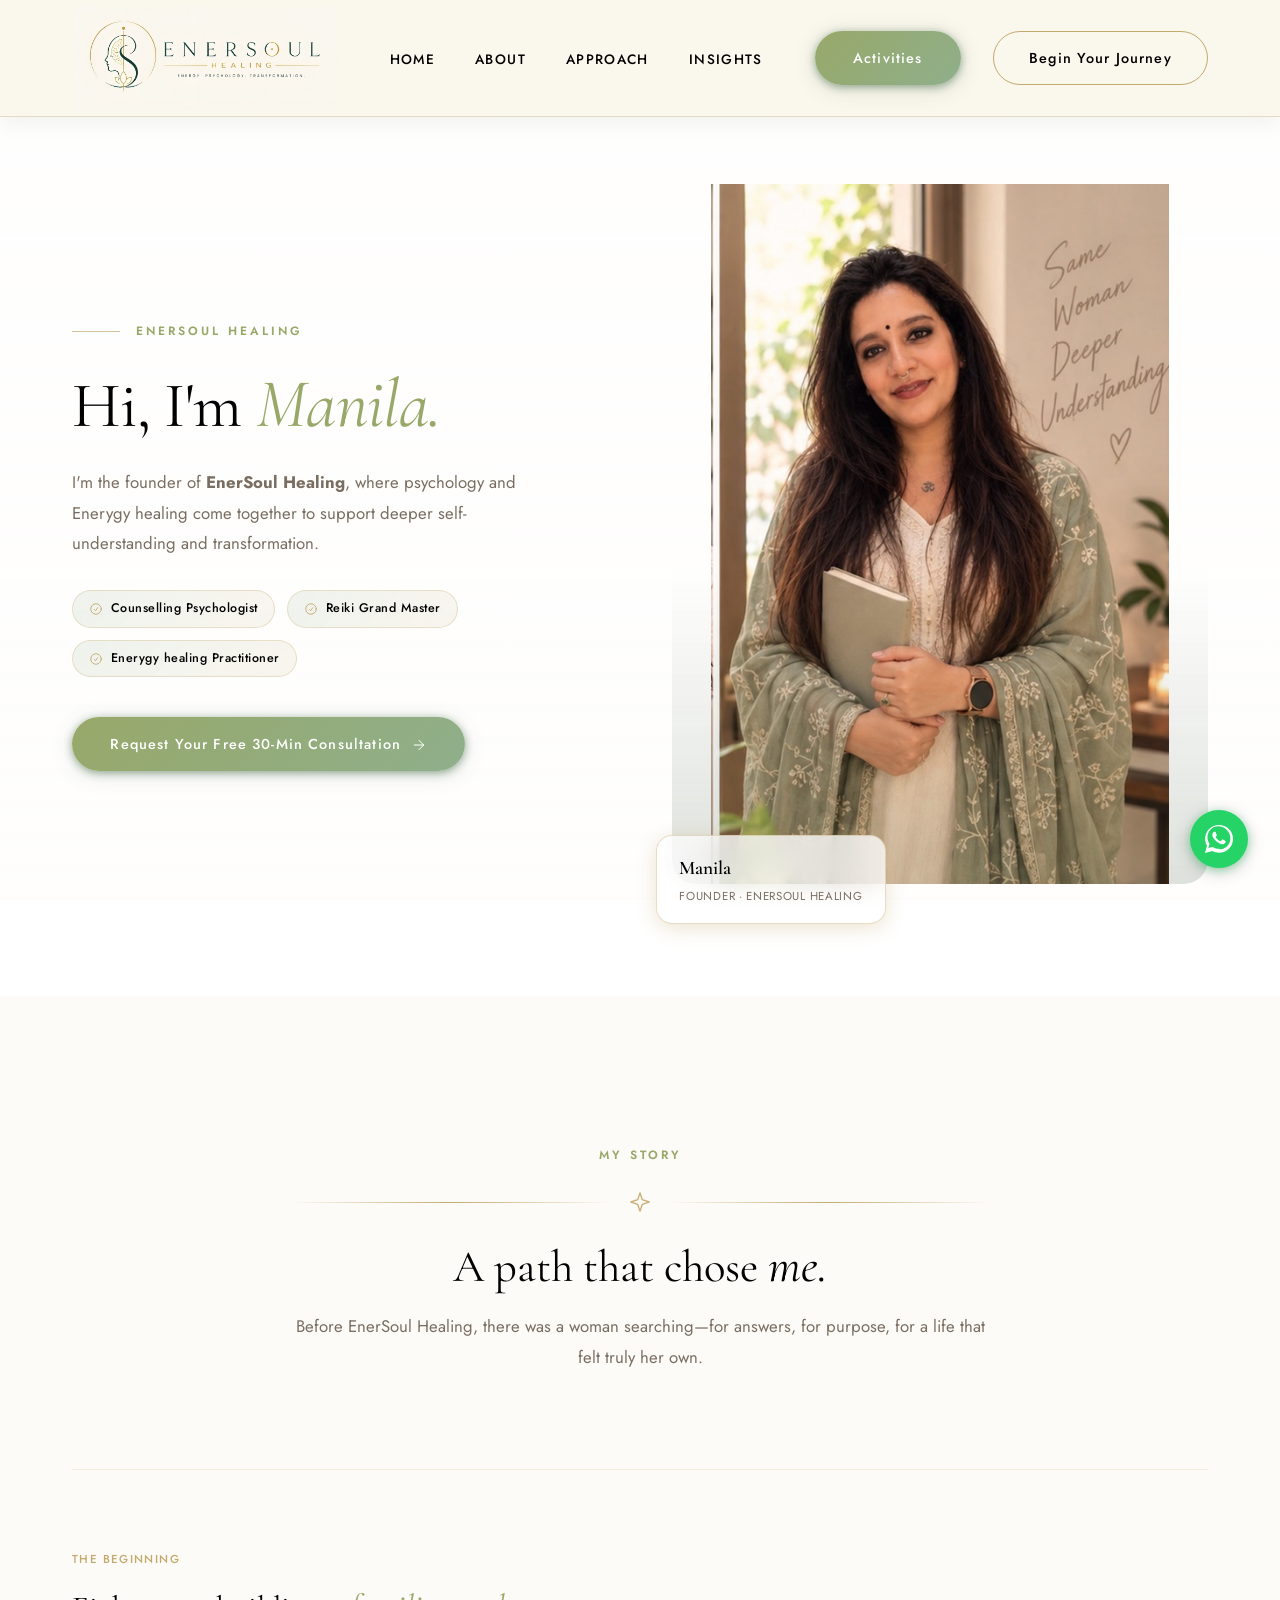
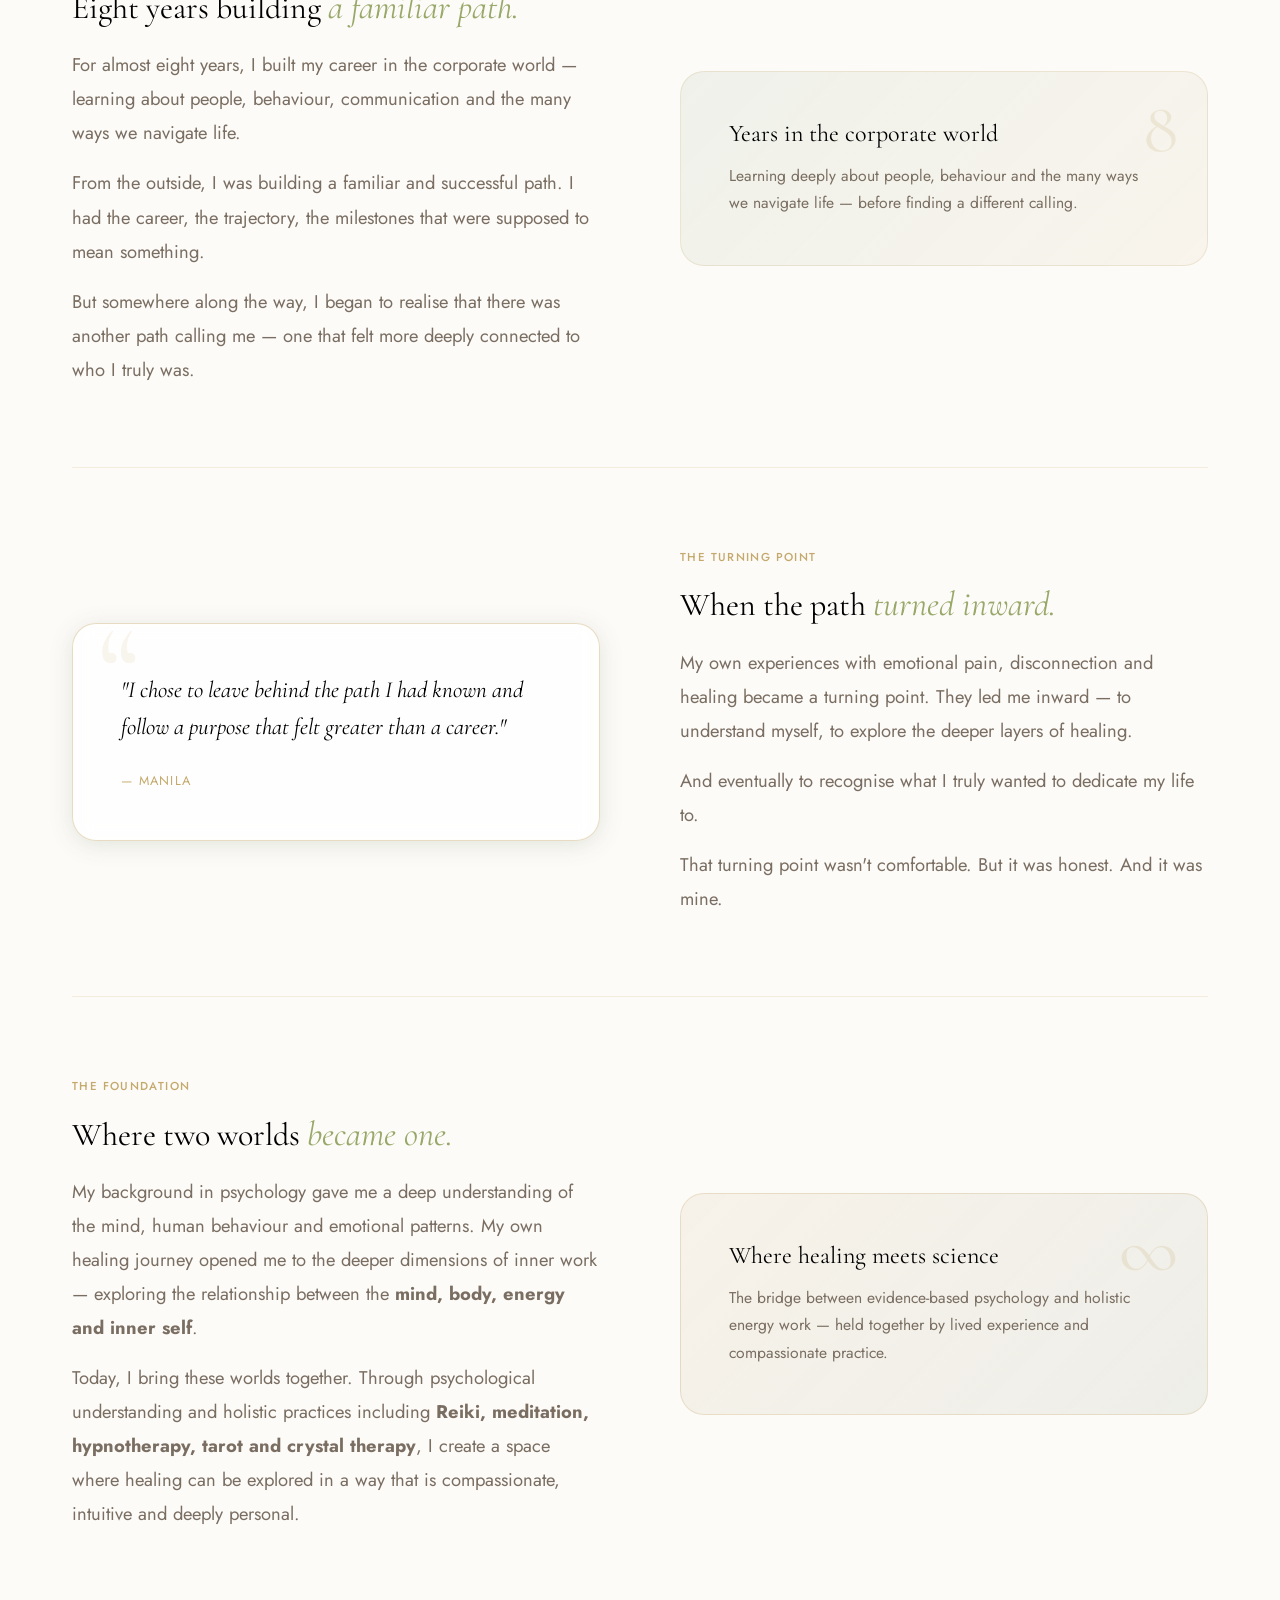
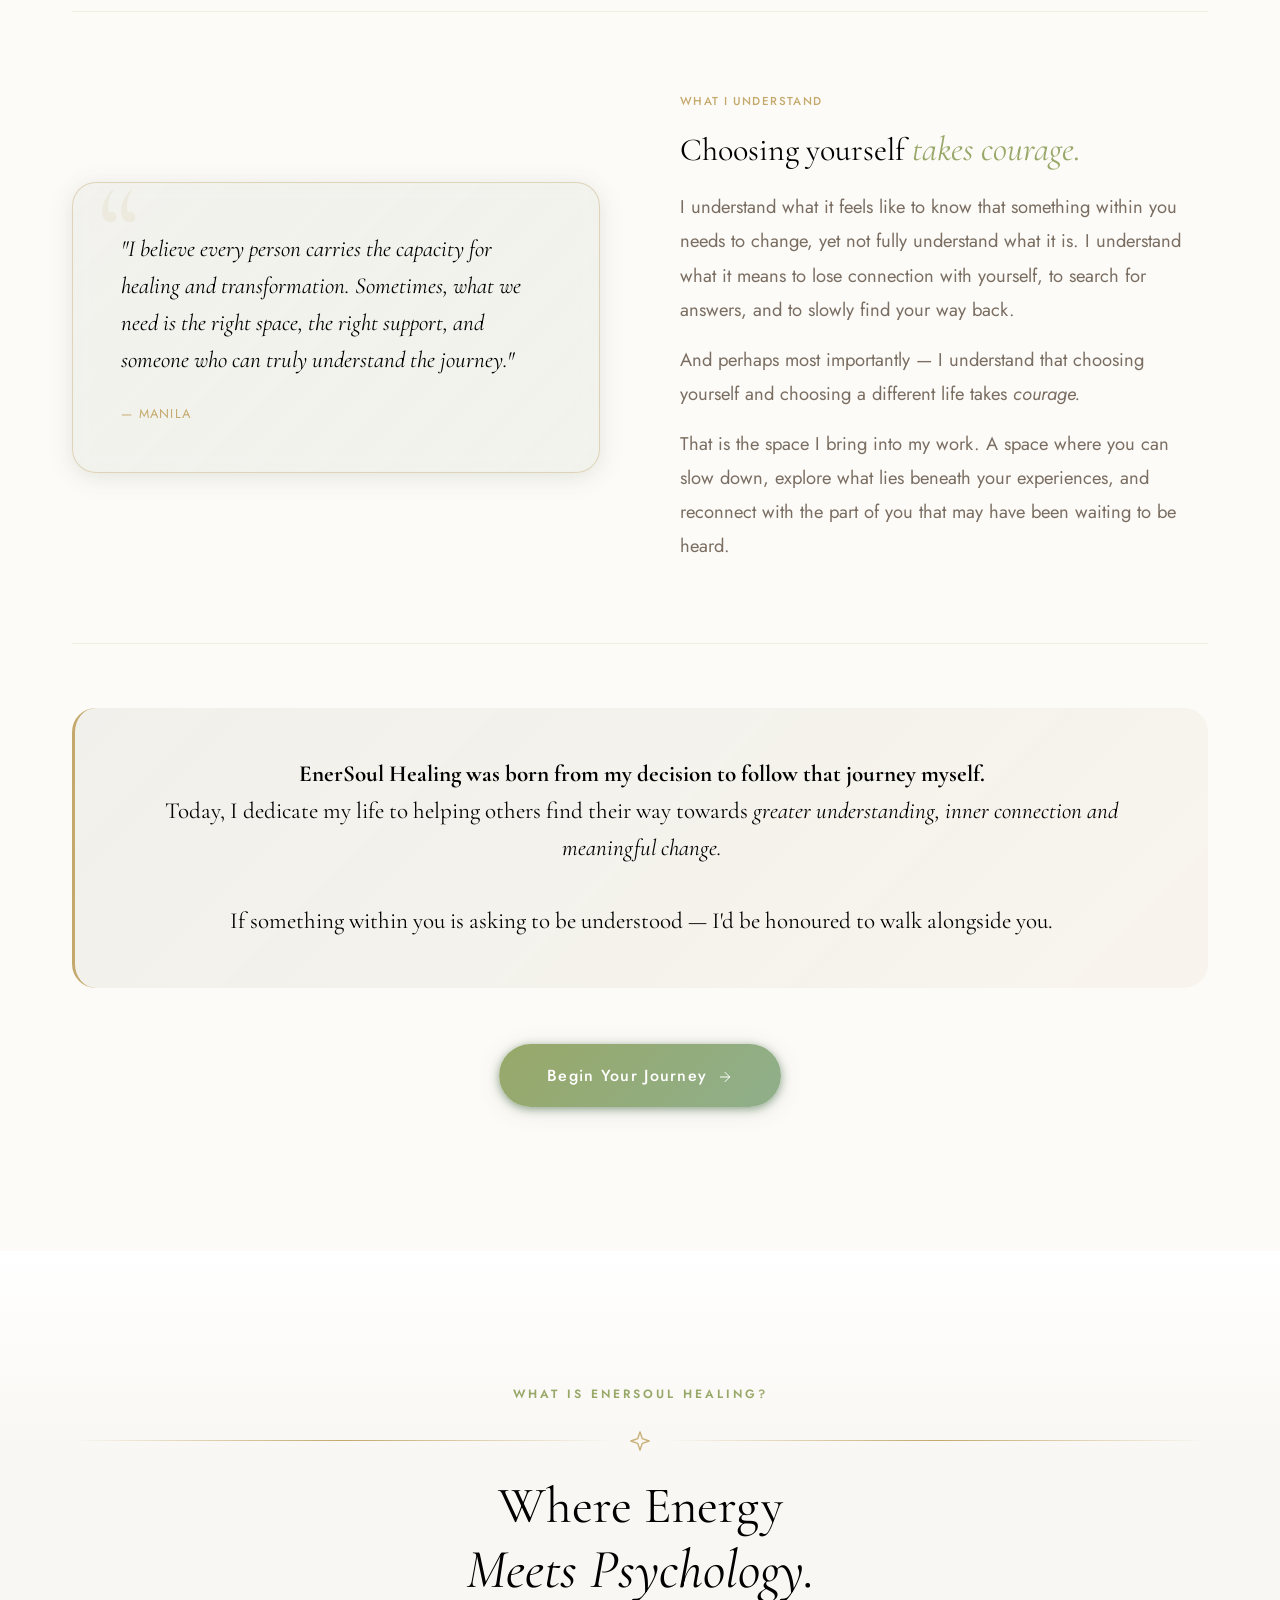
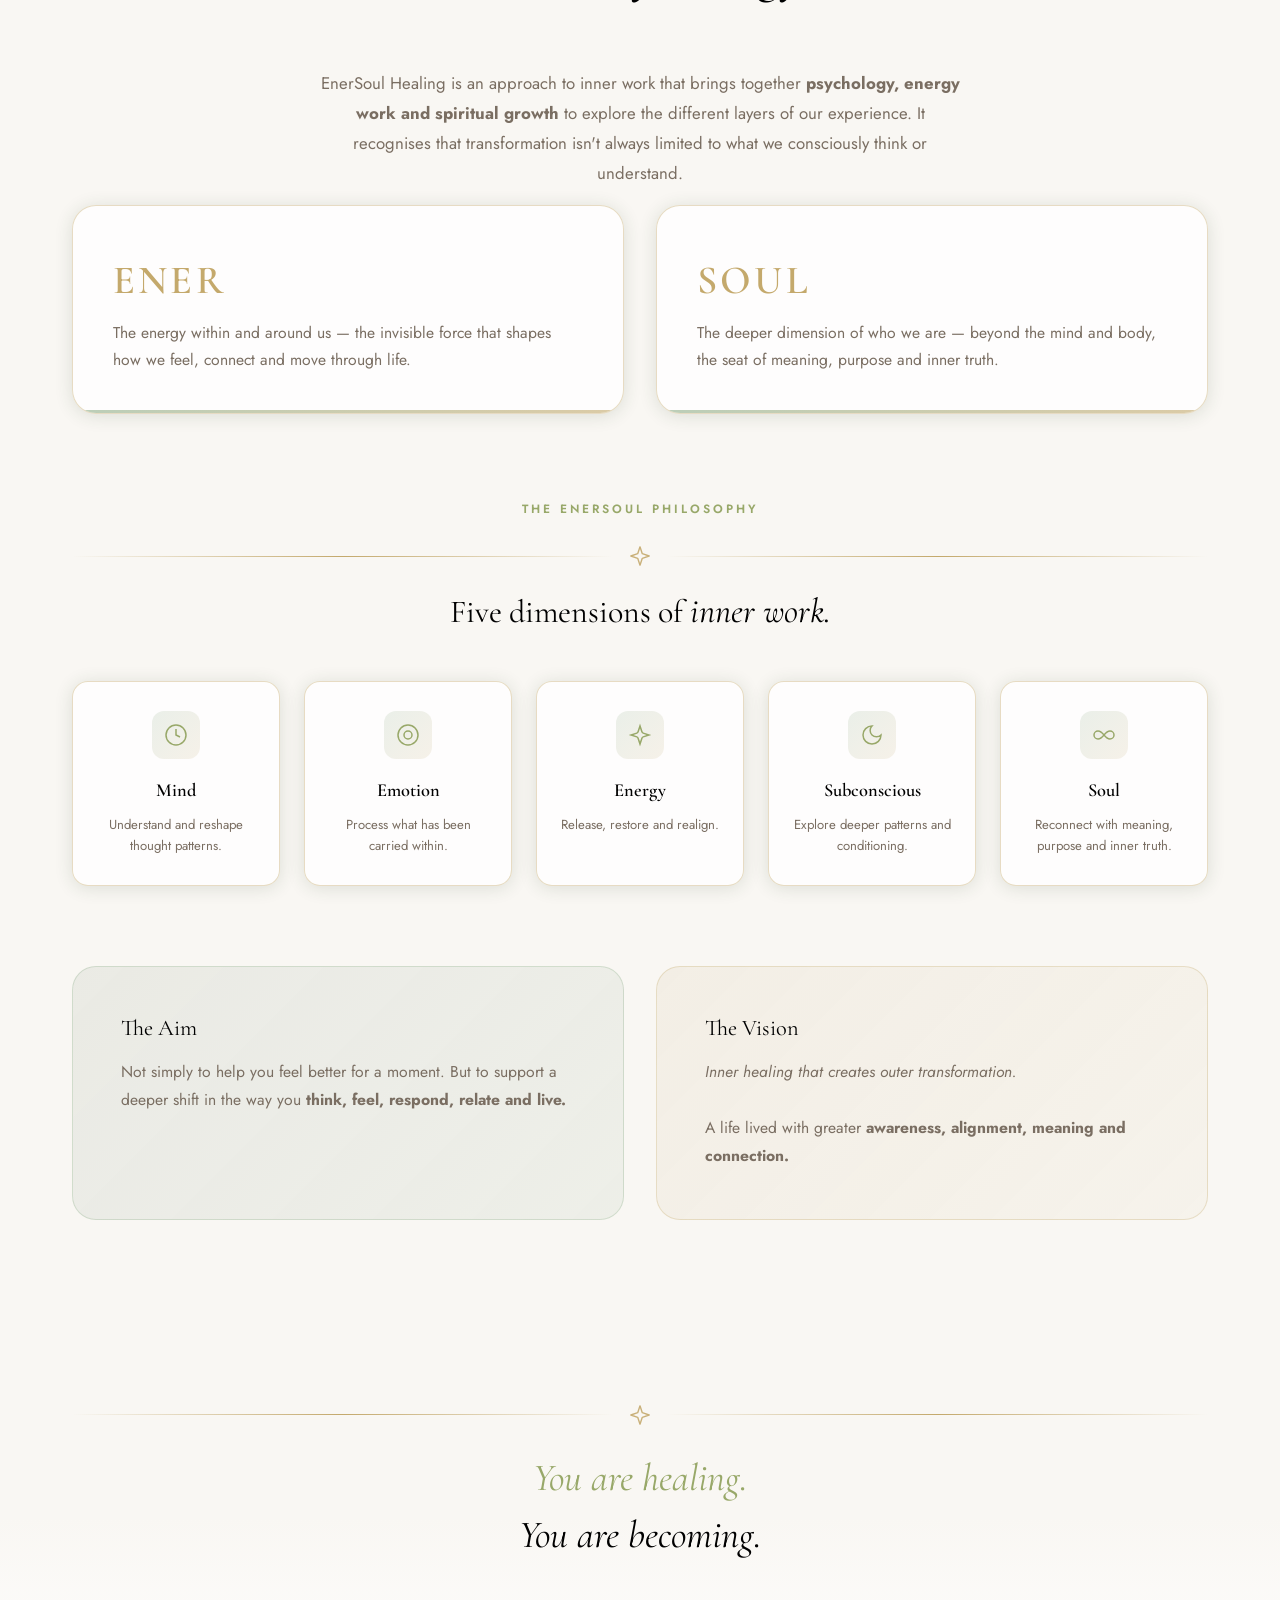
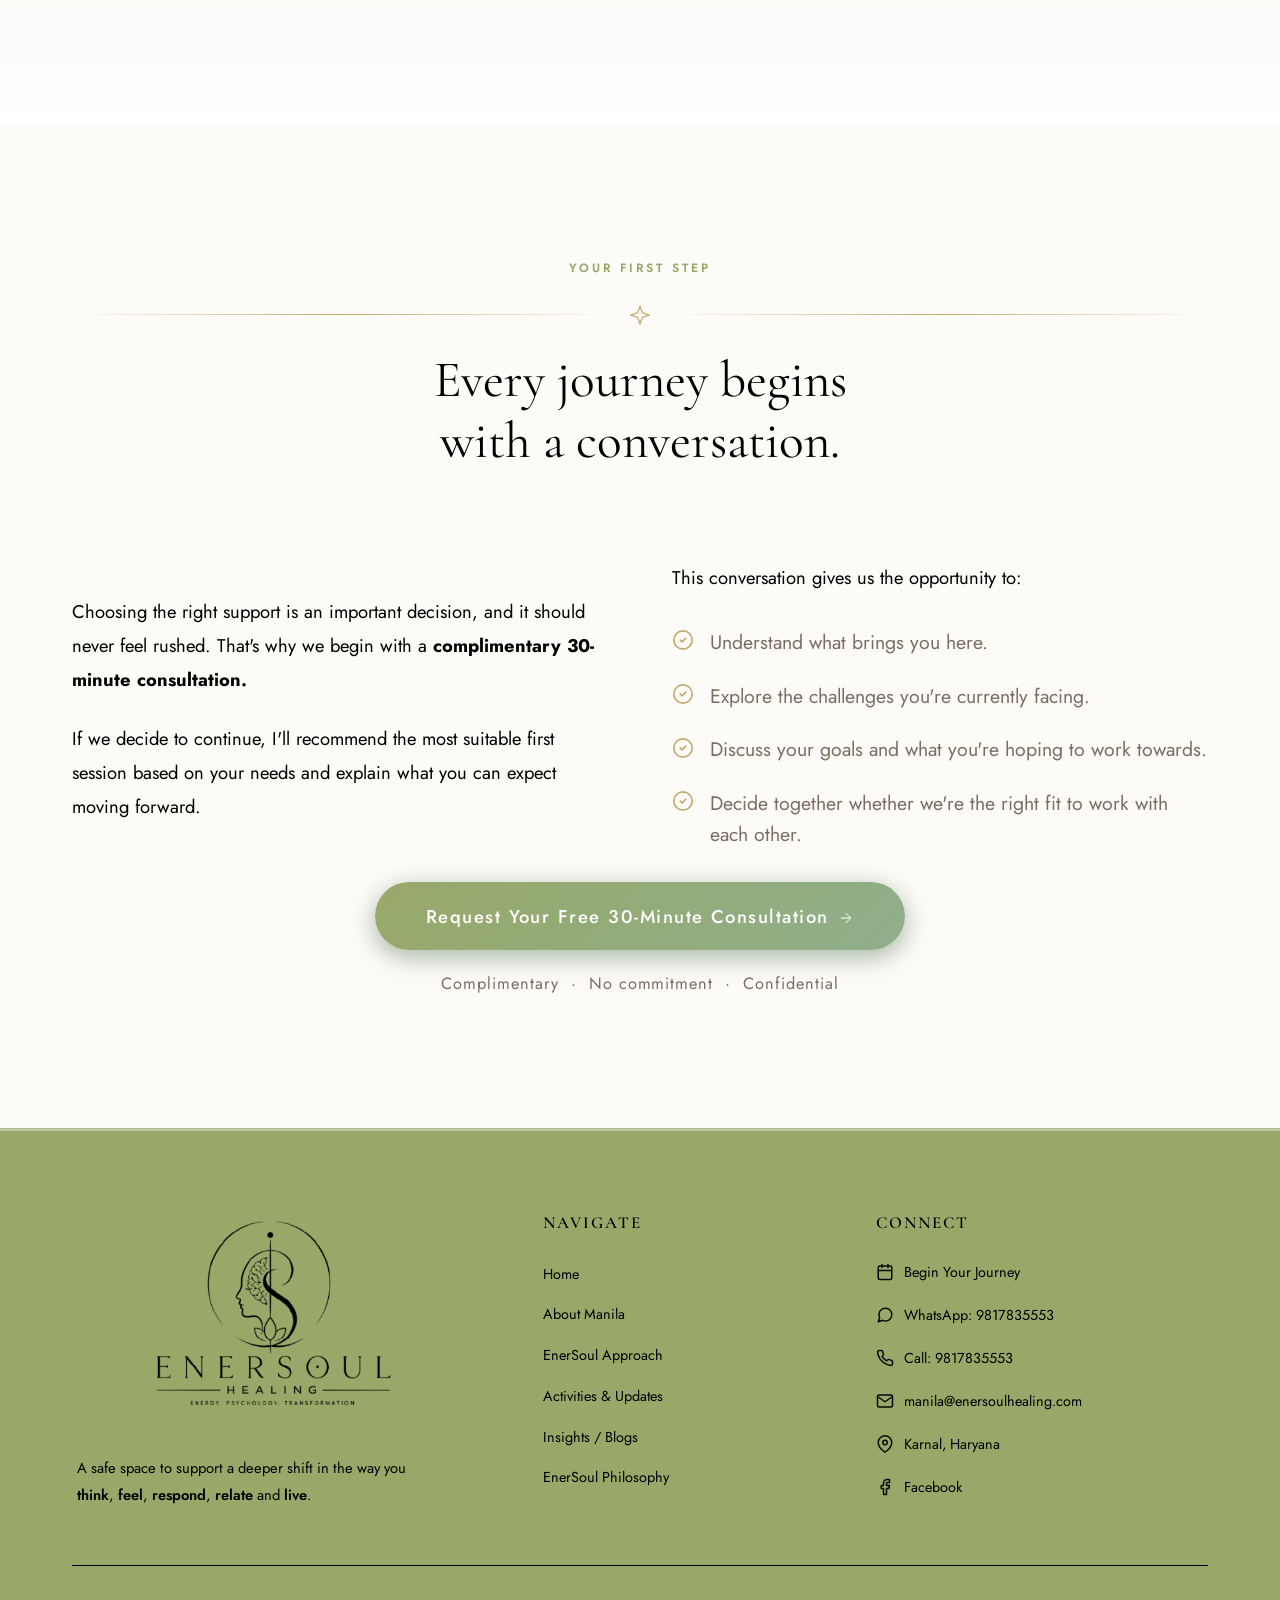
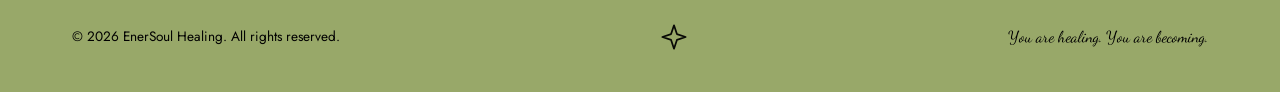
==== commit 21b30e2e: "feat: update branding, refine CTA copy, and improve footer design and layout across the website." ====
--- a/about.html
+++ b/about.html
@@ -5,12 +5,12 @@
   <meta charset="UTF-8" />
   <meta name="viewport" content="width=device-width, initial-scale=1.0" />
   <meta name="description"
-    content="About Manila — Founder of EnerSoul Healing. Counselling Psychologist, Reiki Grand Master and Holistic Healing Practitioner. Read her story of transformation." />
+    content="About Manila — Founder of EnerSoul Healing. Counselling Psychologist, Reiki Grand Master and Enerygy healing Practitioner. Read her story of transformation." />
   <meta name="keywords"
-    content="Manila EnerSoul, about Manila, counselling psychologist, reiki grand master, holistic healing, EnerSoul Healing story" />
+    content="Manila EnerSoul, about Manila, counselling psychologist, reiki grand master, Enerygy healing, EnerSoul Healing story" />
   <meta property="og:title" content="About Manila — EnerSoul Healing" />
   <meta property="og:description"
-    content="The story behind EnerSoul Healing — where psychology and holistic healing come together for deeper transformation." />
+    content="The story behind EnerSoul Healing — where psychology and Enerygy healing come together for deeper transformation." />
   <title>About Manila — EnerSoul Healing</title>
 
   <!-- Favicon -->
@@ -985,7 +985,7 @@
 
       <div class="nav-cta">
         <a href="updates.html" class="btn btn--gold" style="margin-right: 1rem;">Activities</a>
-        <a href="index.html#section-cta" class="btn btn--outline" id="nav-book-btn">Begin Our Journey</a>
+        <a href="index.html#section-cta" class="btn btn--outline" id="nav-book-btn">Begin Your Journey</a>
       </div>
 
       <!-- Mobile toggle -->
@@ -1003,7 +1003,7 @@
     <a href="blog.html">Insights</a>
     <a href="about.html#section-philosophy">Philosophy</a>
     <a href="updates.html" class="btn btn--gold" style="margin-top:1rem;">Activities</a>
-    <a href="index.html#section-cta" class="btn btn--primary" style="margin-top:1rem;">Begin Our Journey</a>
+    <a href="index.html#section-cta" class="btn btn--primary" style="margin-top:1rem;">Begin Your Journey</a>
   </div>
 
   <!-- ════════════════════════════════════════
@@ -1060,7 +1060,7 @@
           </h1>
 
           <p class="about-hero__subtext">
-            I'm the founder of <strong>EnerSoul Healing</strong>, where psychology and holistic healing come together to
+            I'm the founder of <strong>EnerSoul Healing</strong>, where psychology and Enerygy healing come together to
             support deeper self-understanding and transformation.
           </p>
 
@@ -1084,7 +1084,7 @@
                 <path stroke-linecap="round" stroke-linejoin="round"
                   d="M9 12.75L11.25 15 15 9.75M21 12a9 9 0 11-18 0 9 9 0 0118 0z" />
               </svg>
-              Holistic Healing Practitioner
+              Enerygy healing Practitioner
             </span>
           </div>
 
@@ -1257,7 +1257,7 @@
       </div>
 
       <div style="text-align: center; margin-top: 3.5rem;">
-        <a href="https://wa.me/919817835553?text=Hi%2C%20I%20would%20like%20to%20enquire%20about%20your%20approach."
+        <a href="https://wa.me/919817835553?text=Hi%20Manila%2C%20I%20came%20across%20EnerSoul%20Healing%20and%20would%20like%20to%20request%20my%20first%20complimentary%2030-minute%20consultation.%20I%E2%80%99d%20love%20to%20have%20a%20conversation%20about%20what%20I%E2%80%99m%20currently%20experiencing%20and%20understand%20how%20we%20can%20work%20together."
           target="_blank" class="btn btn--gold btn--lg" id="story-cta">
           Begin Your Journey
           <span class="btn-arrow"><svg class="icon">
@@ -1430,7 +1430,7 @@
   <!-- ════════════════════════════════════════
        FIRST STEP / CTA — SECTION 4
   ════════════════════════════════════════ -->
-  <section id="section-cta" aria-label="Book your consultation">
+  <section id="section-cta" aria-label="Request your consultation">
 
     <div class="container">
 
@@ -1452,11 +1452,18 @@
           </p>
 
           <p class="cta-lead" style="margin-top: 1.5rem;">
+            If we decide to continue, I'll recommend the most suitable first session based on your needs and explain
+            what
+            you can expect moving forward.
+          </p>
+
+
+        </div>
+
+        <div class="cta-right">
+          <p class="cta-lead" style="margin-top: 1.5rem;">
             This conversation gives us the opportunity to:
           </p>
-        </div>
-
-        <div class="cta-right">
           <div class="cta-checklist" role="list">
             <div class="cta-check-item" role="listitem">
               <span class="cta-check-icon" aria-hidden="true"><svg class="icon">
@@ -1484,18 +1491,14 @@
             </div>
           </div>
 
-          <p class="cta-lead" style="margin-top: 1.5rem;">
-            If we decide to continue, I'll recommend the most suitable first session based on your needs and explain
-            what
-            you can expect moving forward.
-          </p>
+
         </div>
       </div>
 
       <div class="cta-actions">
-        <a href="https://wa.me/919817835553?text=Hi%2C%20I%20would%20like%20to%20enquire%20about%20your%20approach."
+        <a href="https://wa.me/919817835553?text=Hi%20Manila%2C%20I%20came%20across%20EnerSoul%20Healing%20and%20would%20like%20to%20request%20my%20first%20complimentary%2030-minute%20consultation.%20I%E2%80%99d%20love%20to%20have%20a%20conversation%20about%20what%20I%E2%80%99m%20currently%20experiencing%20and%20understand%20how%20we%20can%20work%20together."
           target="_blank" class="btn btn--gold btn--lg" id="cta-book-btn">
-          Book Your Free 30-Minute Consultation
+          Request Your Free 30-Minute Consultation
           <span class="btn-arrow"><svg class="icon">
               <use href="#icon-arrow" />
             </svg></span>
@@ -1510,13 +1513,56 @@
   <!-- ════════════════════════════════════════
        FOOTER
   ════════════════════════════════════════ -->
+  <style>
+    #footer,
+    #footer p,
+    #footer h5,
+    #footer a,
+    #footer span,
+    #footer strong {
+      color: black !important;
+    }
+
+    #footer .footer-top {
+      border-bottom: 1px solid black !important;
+    }
+
+    #footer .footer-divider {
+      background-color: black !important;
+      border-color: black !important;
+      border-top: 1px solid black !important;
+      opacity: 1 !important;
+    }
+
+    #footer hr {
+      border-color: black !important;
+      background-color: black !important;
+    }
+
+    #footer .footer-lotus svg {
+      fill: black !important;
+      stroke: black !important;
+    }
+
+    #footer .footer-item-icon {
+      stroke: black !important;
+    }
+
+    #footer .footer-logo__img {
+      height: 240px !important;
+      max-height: 280px !important;
+      filter: brightness(0) !important;
+      mix-blend-mode: normal !important;
+      opacity: 1 !important;
+    }
+  </style>
   <footer id="footer" role="contentinfo">
     <div class="container">
 
       <div class="footer-top">
         <div class="footer-brand">
           <a href="index.html" class="footer-logo" aria-label="EnerSoul Healing home">
-            <img src="assets/new_logo-removebg-preview.png" alt="EnerSoul Healing Logo" class="footer-logo__img" />
+            <img src="assets/footerLogo-removebg-preview.png" alt="EnerSoul Healing Logo" class="footer-logo__img" />
           </a>
           <p class="footer-tagline">
             A safe space to support a deeper shift in the way you <strong>think</strong>, <strong>feel</strong>,
@@ -1529,7 +1575,7 @@
           <ul role="list">
             <li><a href="index.html">Home</a></li>
             <li><a href="about.html">About Manila</a></li>
-            <li><a href="index.html#section-approach">Approach</a></li>
+            <li><a href="index.html#section-approach">EnerSoul Approach</a></li>
             <li><a href="updates.html">Activities &amp; Updates</a></li>
             <li><a href="blog.html">Insights / Blogs</a></li>
             <li><a href="about.html#section-philosophy">EnerSoul Philosophy</a></li>
@@ -1540,7 +1586,7 @@
           <h5>Connect</h5>
           <ul role="list">
             <li>
-              <a href="https://wa.me/919817835553?text=Hi%2C%20I%20would%20like%20to%20enquire%20about%20your%20approach."
+              <a href="https://wa.me/919817835553?text=Hi%20Manila%2C%20I%20came%20across%20EnerSoul%20Healing%20and%20would%20like%20to%20request%20my%20first%20complimentary%2030-minute%20consultation.%20I%E2%80%99d%20love%20to%20have%20a%20conversation%20about%20what%20I%E2%80%99m%20currently%20experiencing%20and%20understand%20how%20we%20can%20work%20together."
                 target="_blank" rel="noopener noreferrer" id="footer-book">
                 <svg class="footer-item-icon" viewBox="0 0 24 24" fill="none" stroke="currentColor" stroke-width="2"
                   stroke-linecap="round" stroke-linejoin="round" aria-hidden="true">
@@ -1549,11 +1595,11 @@
                   <line x1="8" y1="2" x2="8" y2="6"></line>
                   <line x1="3" y1="10" x2="21" y2="10"></line>
                 </svg>
-                <span>Book a Consultation</span>
+                <span>Begin Your Journey</span>
               </a>
             </li>
             <li>
-              <a href="https://wa.me/919817835553?text=Hi%2C%20I%20would%20like%20to%20enquire%20about%20your%20approach."
+              <a href="https://wa.me/919817835553?text=Hi%20Manila%2C%20I%20came%20across%20EnerSoul%20Healing%20and%20would%20like%20to%20request%20my%20first%20complimentary%2030-minute%20consultation.%20I%E2%80%99d%20love%20to%20have%20a%20conversation%20about%20what%20I%E2%80%99m%20currently%20experiencing%20and%20understand%20how%20we%20can%20work%20together."
                 target="_blank" rel="noopener noreferrer">
                 <svg class="footer-item-icon" viewBox="0 0 24 24" fill="none" stroke="currentColor" stroke-width="2"
                   stroke-linecap="round" stroke-linejoin="round" aria-hidden="true">
@@ -1629,7 +1675,7 @@
 
 
   <!-- Floating WhatsApp Button -->
-  <a href="https://wa.me/919817835553?text=Hi%2C%20I%20would%20like%20to%20enquire%20about%20your%20approach."
+  <a href="https://wa.me/919817835553?text=Hi%20Manila%2C%20I%20came%20across%20EnerSoul%20Healing%20and%20would%20like%20to%20request%20my%20first%20complimentary%2030-minute%20consultation.%20I%E2%80%99d%20love%20to%20have%20a%20conversation%20about%20what%20I%E2%80%99m%20currently%20experiencing%20and%20understand%20how%20we%20can%20work%20together."
     class="whatsapp-float" target="_blank" aria-label="Chat on WhatsApp">
     <svg xmlns="http://www.w3.org/2000/svg" viewBox="0 0 448 512">
       <path
--- a/css/style.css
+++ b/css/style.css
@@ -392,7 +392,7 @@
   right: 0;
   z-index: 1000;
   transition: var(--transition);
-  padding: 0.5rem 0;
+  padding: 0.35rem 0;
   background: #faf7ed;
   border-bottom: 1px solid rgba(196, 169, 108, 0.36);
   box-shadow: 0 4px 20px rgba(45, 74, 45, 0.08);
@@ -403,7 +403,7 @@
   backdrop-filter: none;
   -webkit-backdrop-filter: none;
   border-bottom: 1px solid rgba(196, 169, 108, 0.36);
-  padding: 0.5rem 0;
+  padding: 0.25rem 0;
   box-shadow: 0 4px 25px rgba(45, 74, 45, 0.1);
 }
 
@@ -420,7 +420,7 @@
 }
 
 .nav-logo__img {
-  height: 135px;
+  height: 105px;
   width: auto;
   max-width: 100%;
   object-fit: contain;
@@ -429,7 +429,7 @@
 }
 
 #navbar.scrolled .nav-logo__img {
-  height: 125px;
+  height: 92px;
 }
 
 .nav-logo:hover .nav-logo__img {
@@ -2018,7 +2018,7 @@
   gap: 3.5rem;
   margin-bottom: 3.5rem;
   padding-bottom: 3.5rem;
-  border-bottom: 1px solid rgba(255, 255, 255, 0.25);
+  border-bottom: 1px solid #000000;
 }
 
 /* ── Footer logo ── */
@@ -2033,12 +2033,12 @@
 }
 
 .footer-logo__img {
-  height: 160px;
+  height: 240px;
   width: auto;
   object-fit: contain;
   display: block;
-  filter: brightness(0) invert(1);
-  opacity: 0.95;
+  filter: brightness(0);
+  opacity: 1;
   transition: opacity 0.3s ease, filter 0.3s ease;
 }
 
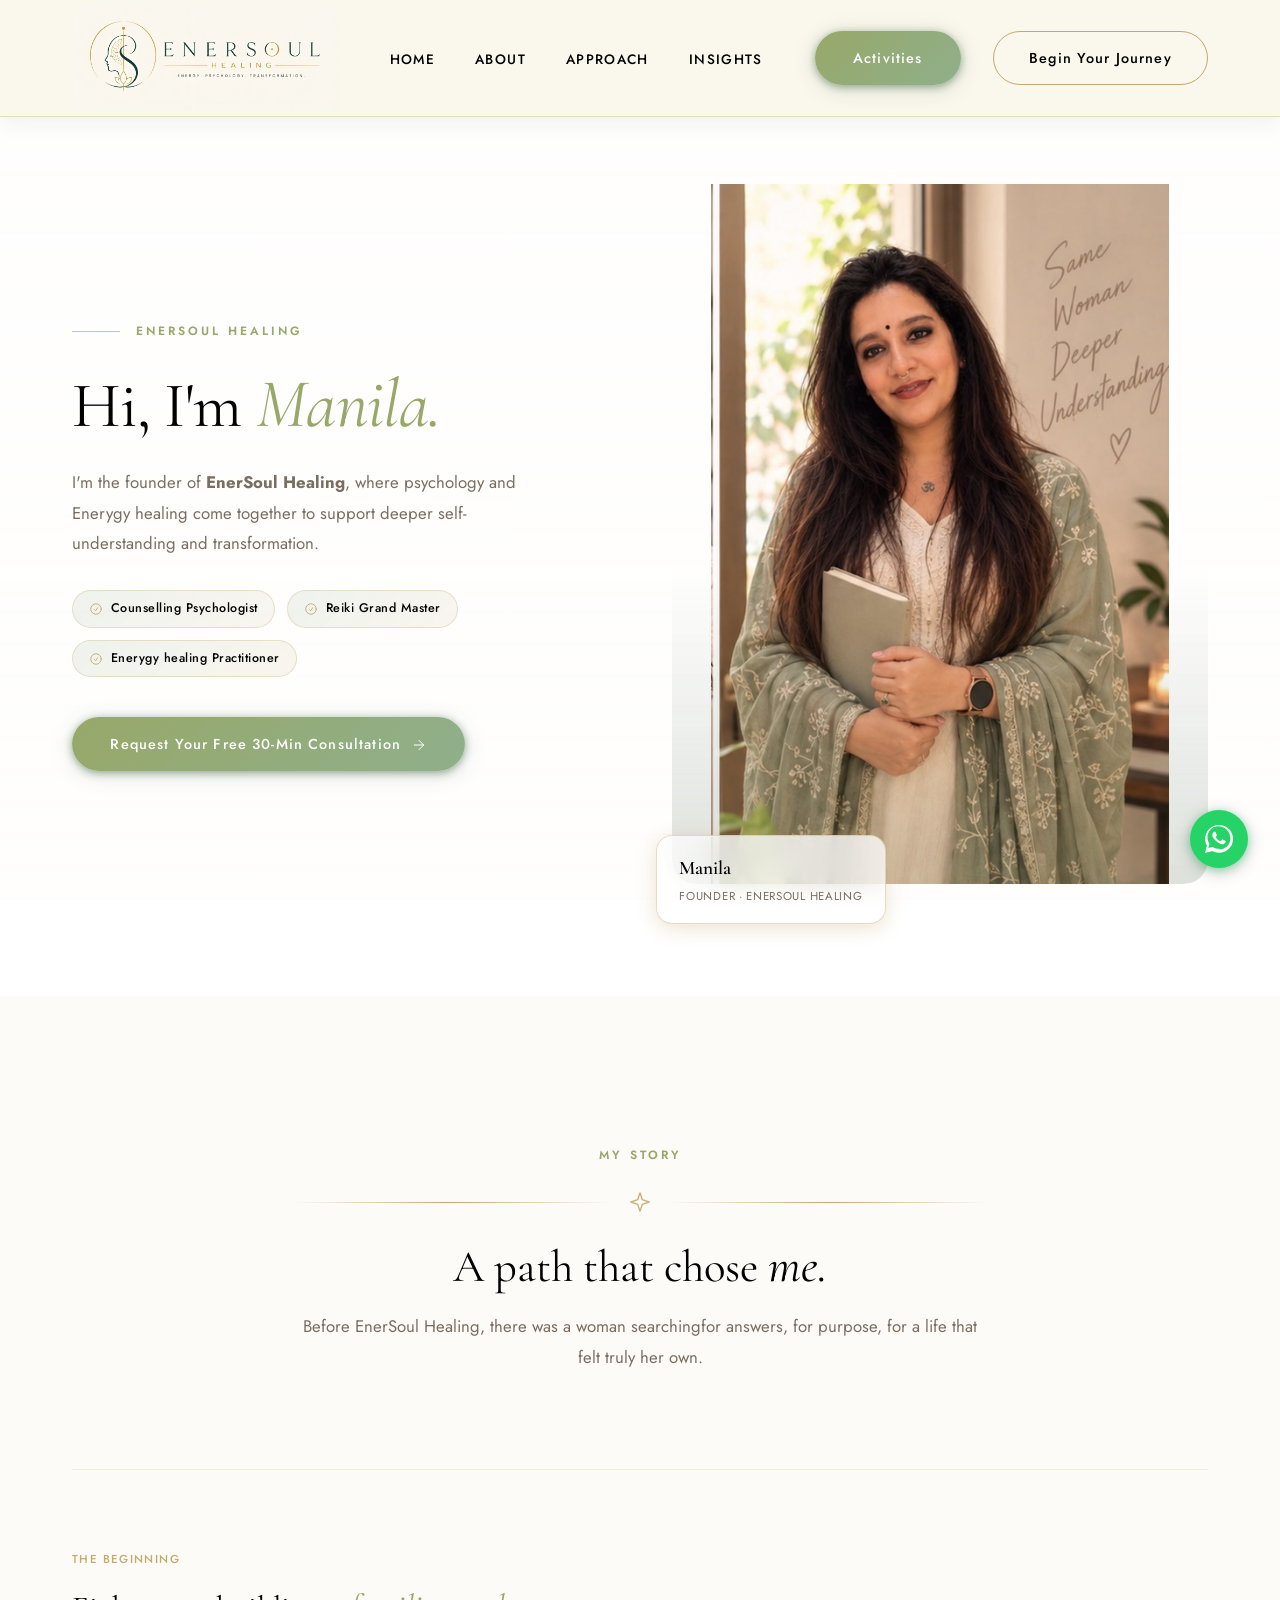
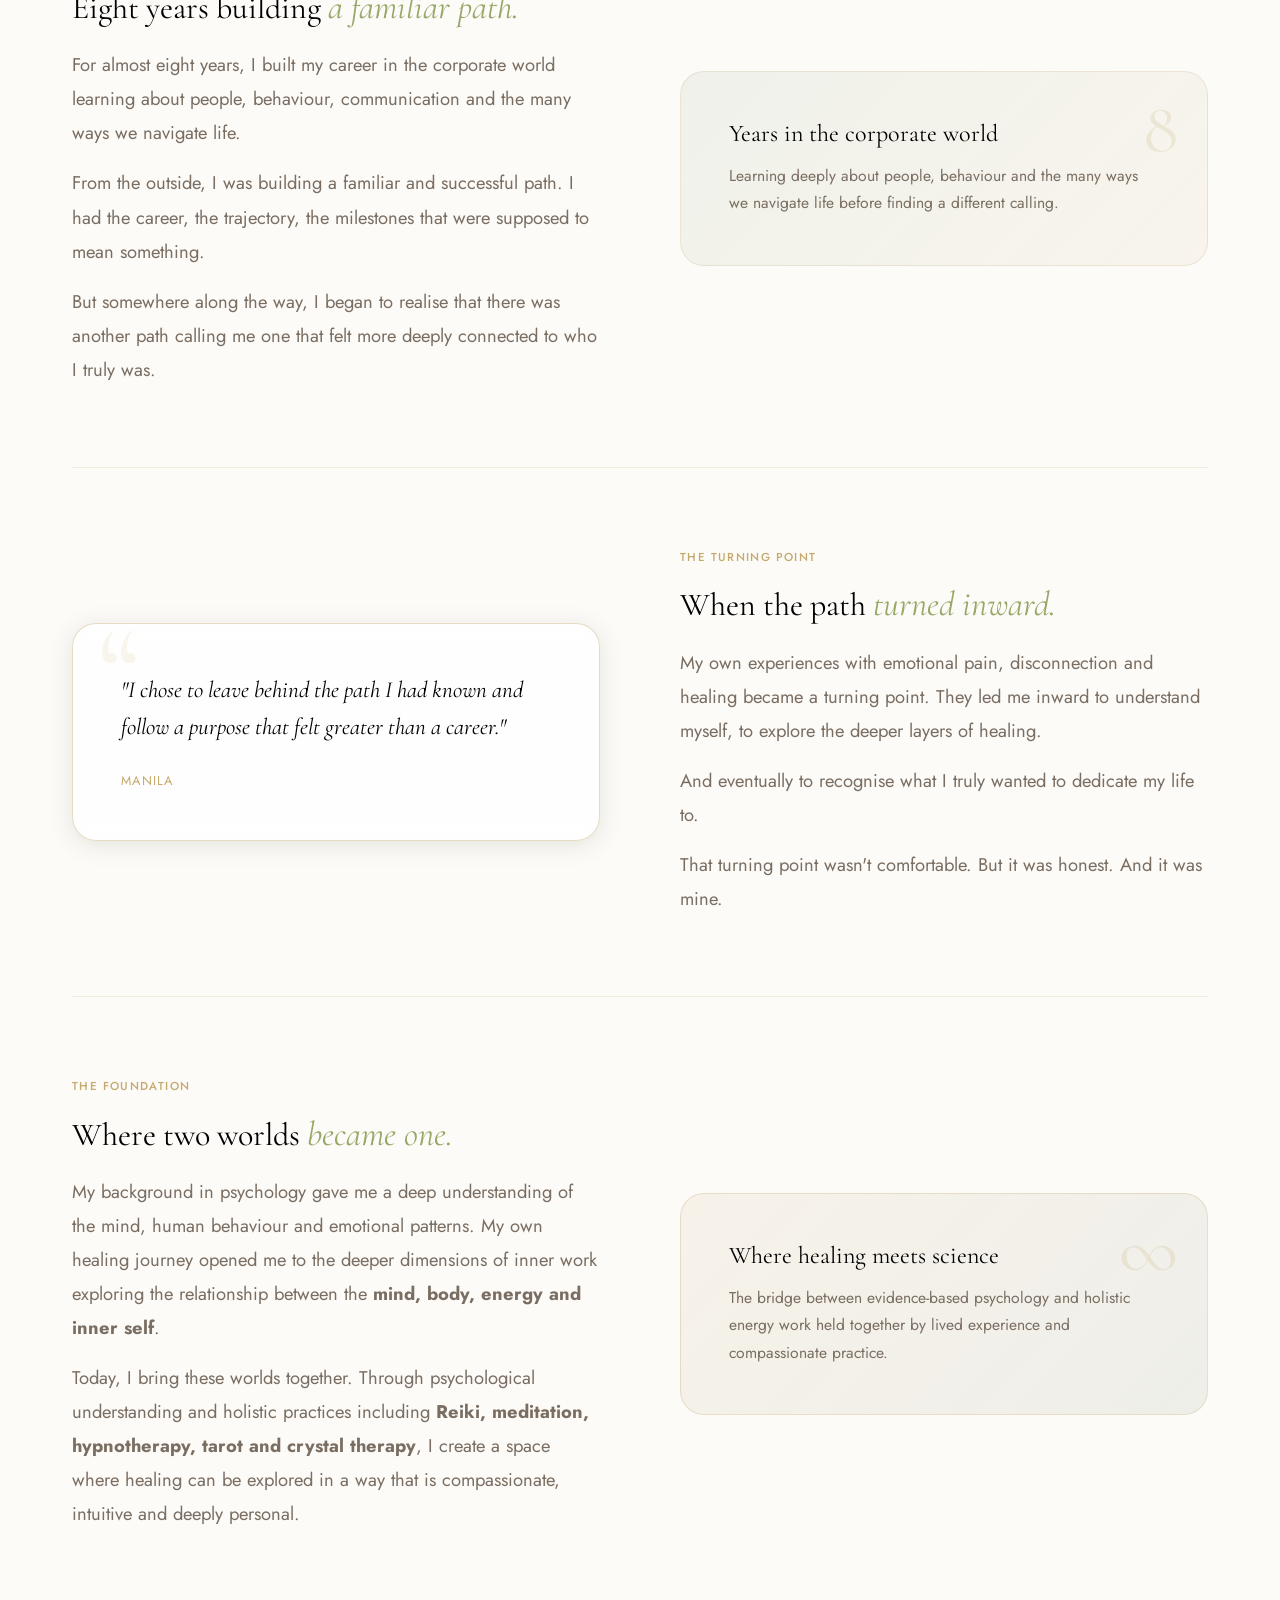
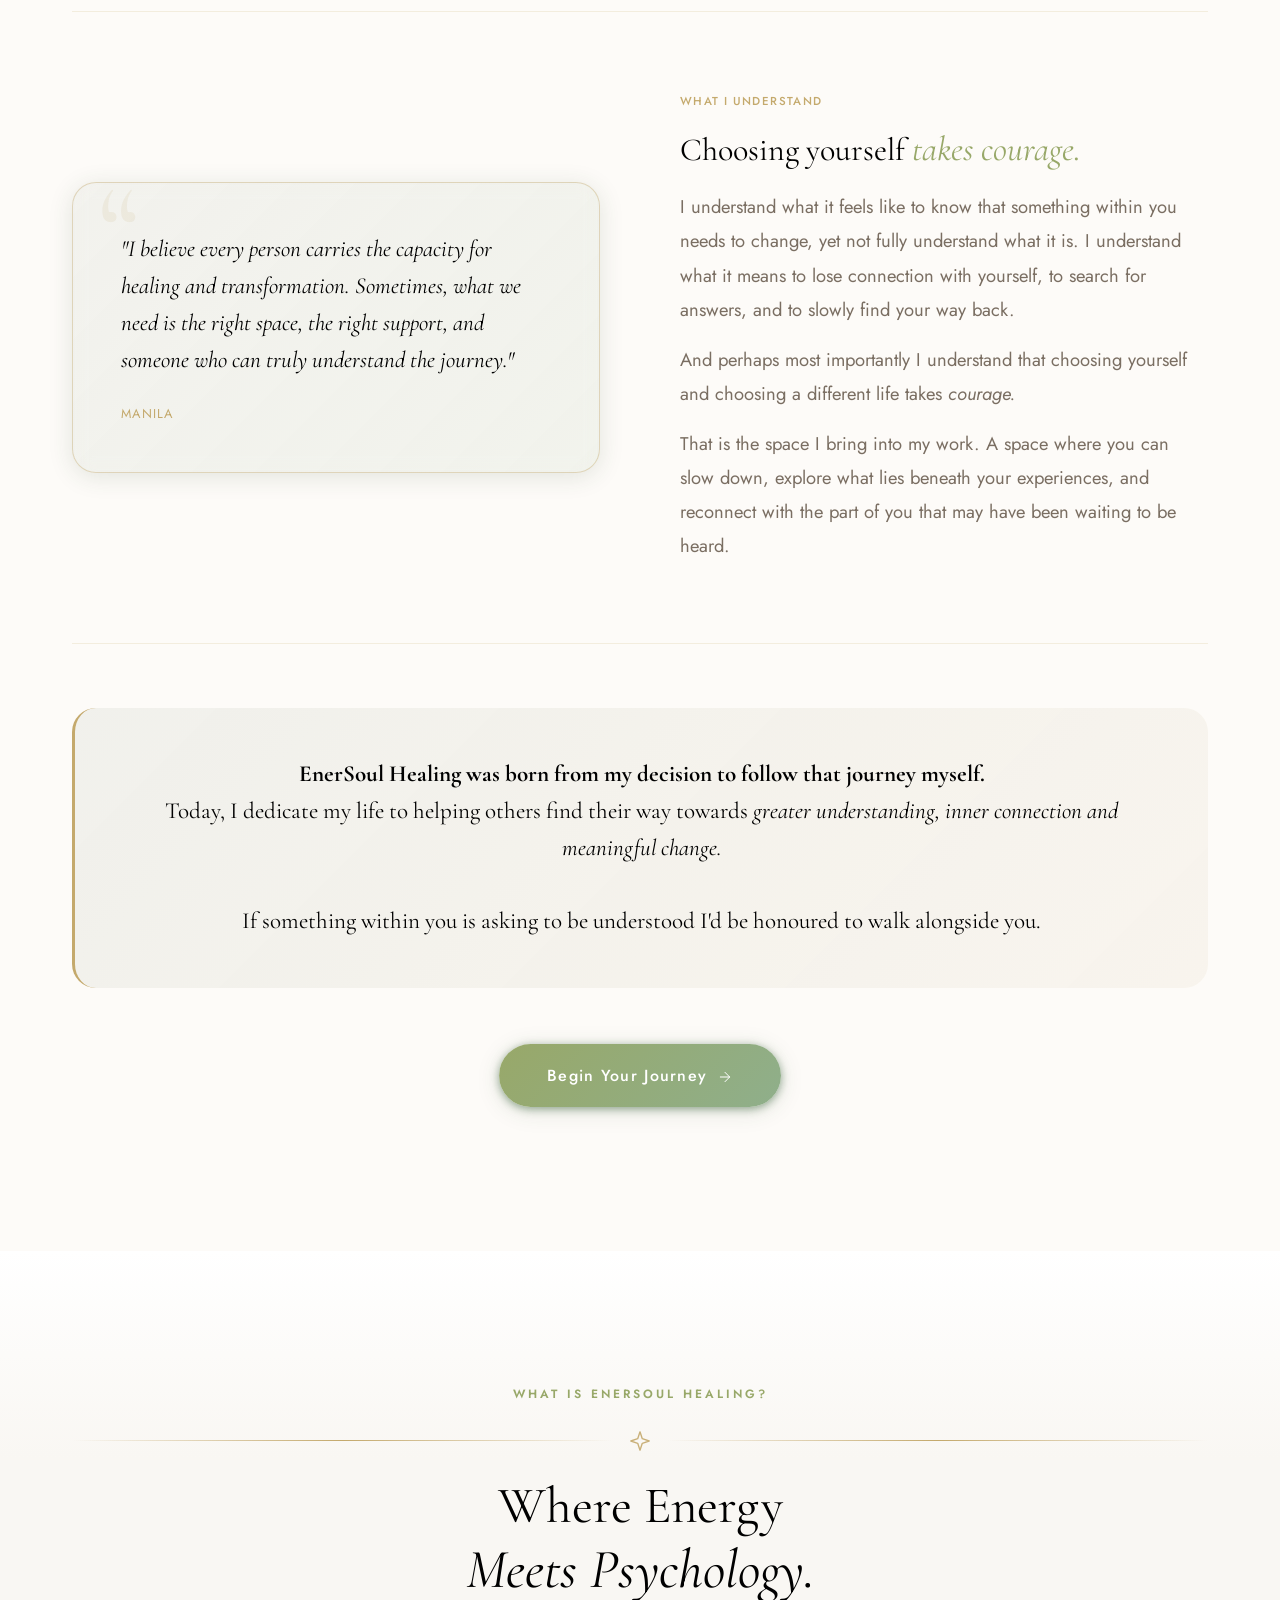
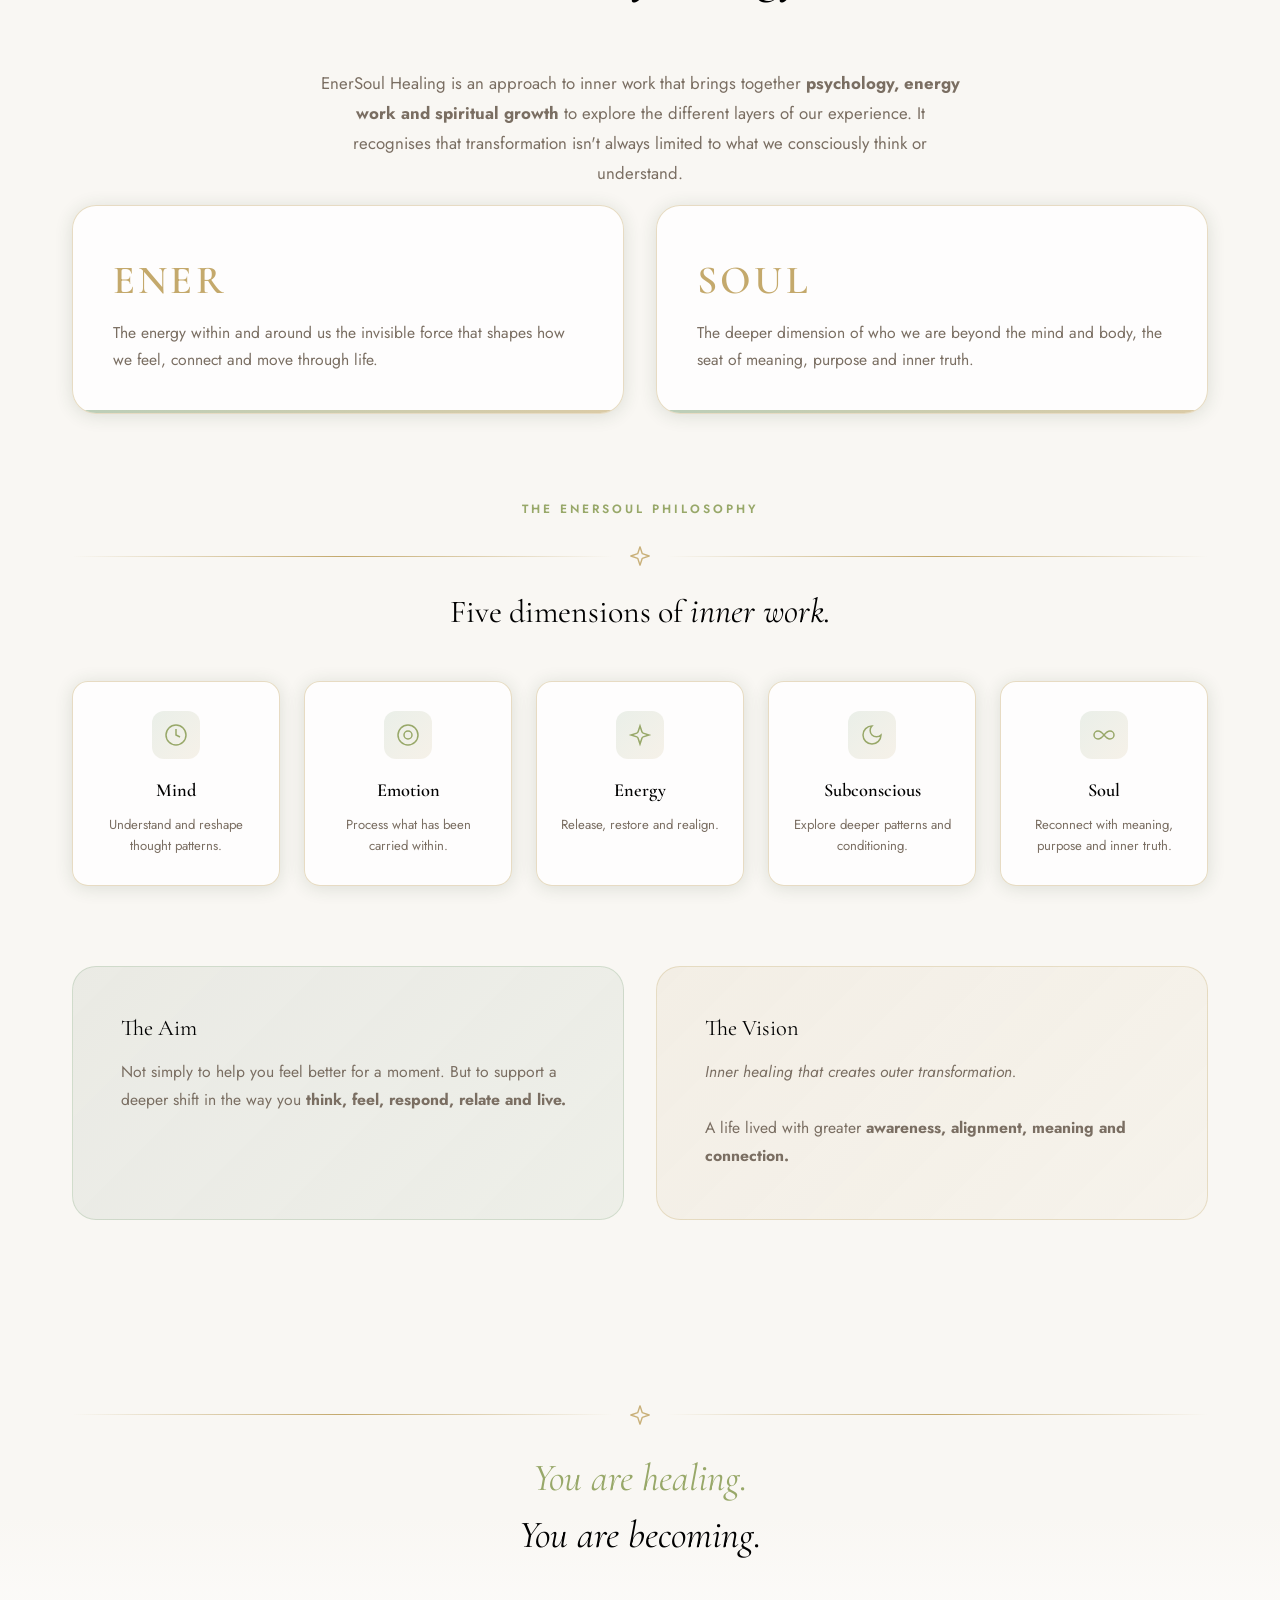
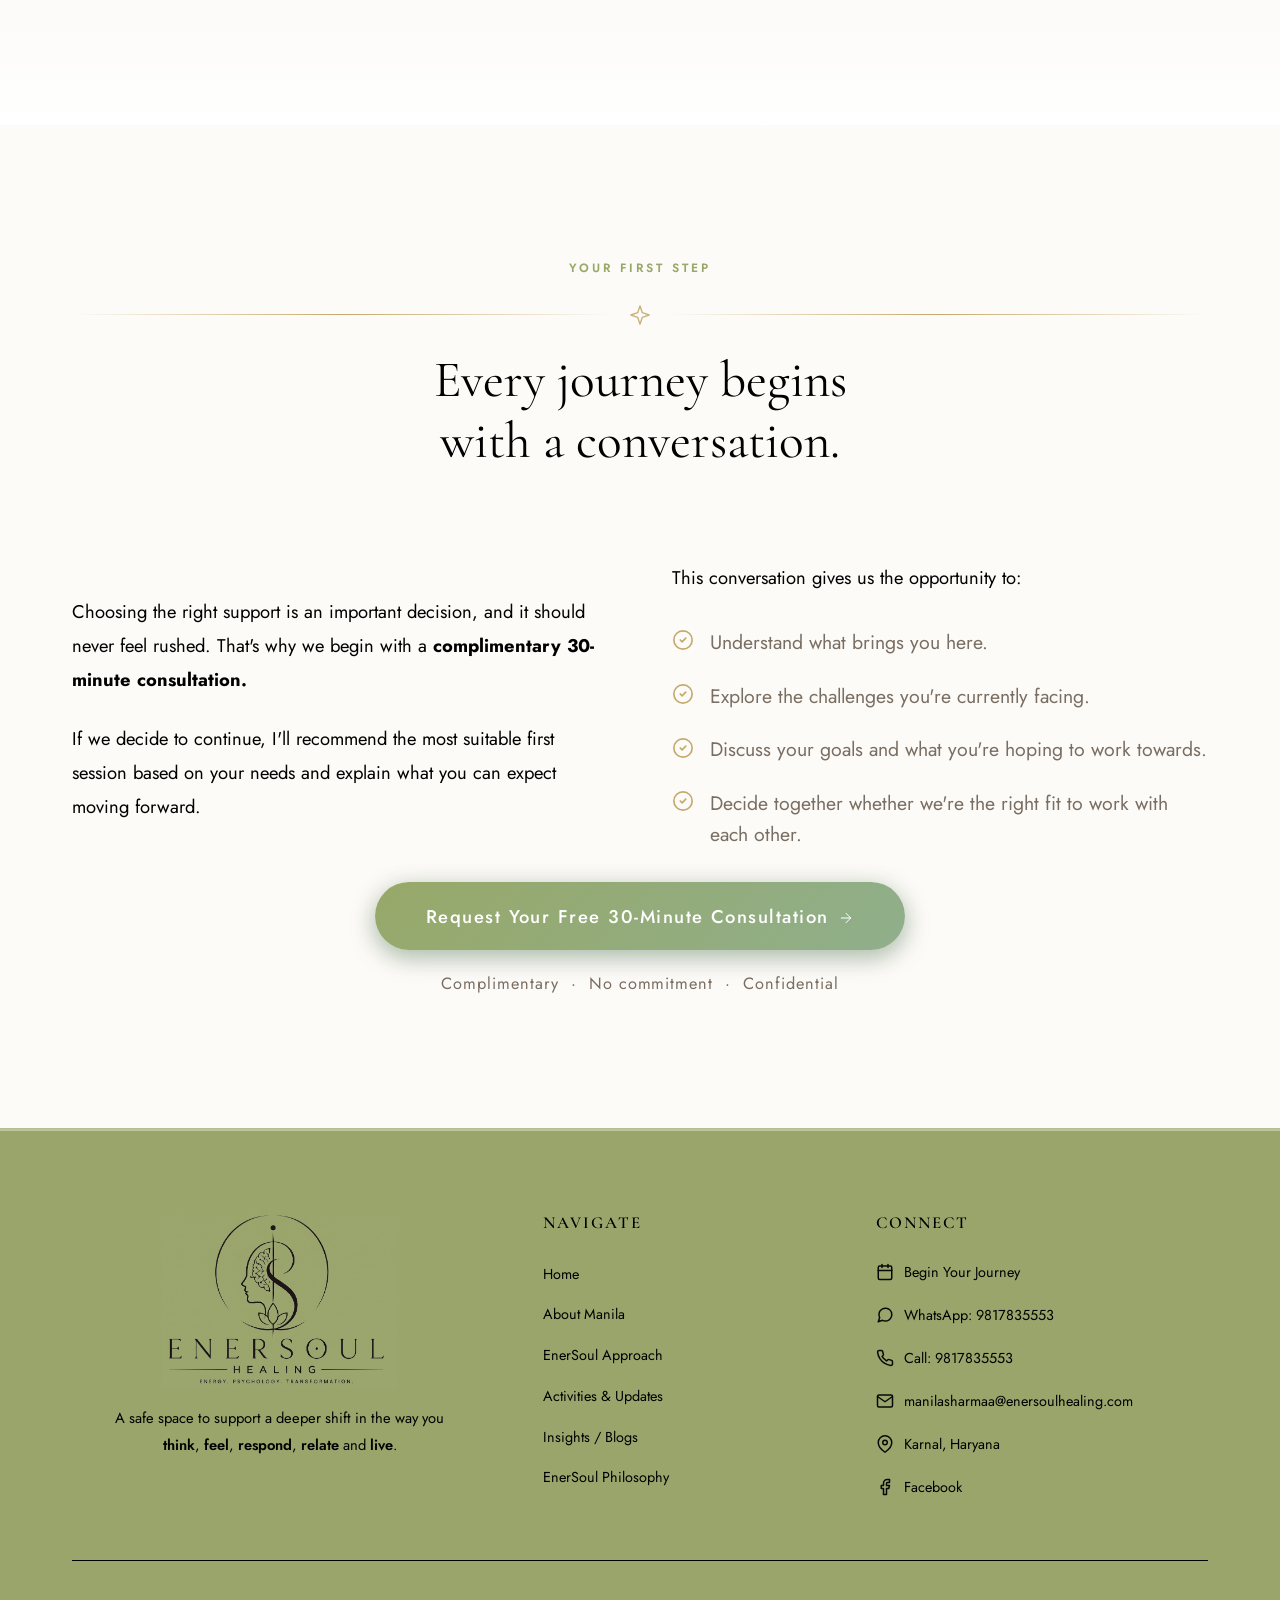
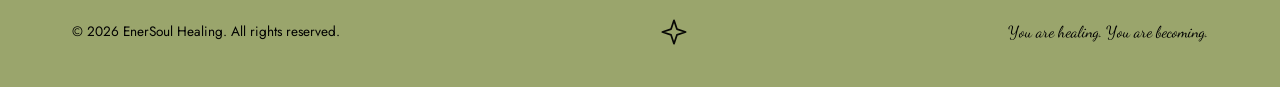
==== commit 4c1cf85c: "feat: add new blog articles, site styling, and content generation scripts" ====
--- a/about.html
+++ b/about.html
@@ -5,13 +5,13 @@
   <meta charset="UTF-8" />
   <meta name="viewport" content="width=device-width, initial-scale=1.0" />
   <meta name="description"
-    content="About Manila — Founder of EnerSoul Healing. Counselling Psychologist, Reiki Grand Master and Enerygy healing Practitioner. Read her story of transformation." />
+    content="About Manila  Founder of EnerSoul Healing. Counselling Psychologist, Reiki Grand Master and Enerygy healing Practitioner. Read her story of transformation." />
   <meta name="keywords"
     content="Manila EnerSoul, about Manila, counselling psychologist, reiki grand master, Enerygy healing, EnerSoul Healing story" />
-  <meta property="og:title" content="About Manila — EnerSoul Healing" />
+  <meta property="og:title" content="About Manila  EnerSoul Healing" />
   <meta property="og:description"
-    content="The story behind EnerSoul Healing — where psychology and Enerygy healing come together for deeper transformation." />
-  <title>About Manila — EnerSoul Healing</title>
+    content="The story behind EnerSoul Healing  where psychology and Enerygy healing come together for deeper transformation." />
+  <title>About Manila EnerSoul Healing</title>
 
   <!-- Favicon -->
   <link rel="icon" type="image/svg+xml"
@@ -95,13 +95,13 @@
 
     /* ── About Page Specific ── */
 
-    /* Hero — full-screen, clears fixed nav */
+    /* Hero  full-screen, clears fixed nav */
     .about-hero {
       position: relative;
       min-height: 100svh;
       display: flex;
       align-items: center;
-      /* Clear the fixed navbar — logo varies by breakpoint */
+      /* Clear the fixed navbar  logo varies by breakpoint */
       padding-top: max(140px, 13vh);
       padding-bottom: 4rem;
       overflow: hidden;
@@ -220,7 +220,7 @@
       margin-top: 0.2rem;
     }
 
-    /* Story Section — alternating narrative blocks */
+    /* Story Section  alternating narrative blocks */
     .story-section {
       padding: 9rem 0;
       position: relative;
@@ -449,7 +449,7 @@
       line-height: 1.8;
     }
 
-    /* What EnerSoul Stands For — name breakdown */
+    /* What EnerSoul Stands For  name breakdown */
     .ener-breakdown {
       display: grid;
       grid-template-columns: 1fr 1fr;
@@ -498,7 +498,7 @@
       line-height: 1.7;
     }
 
-    /* Pillars — styled like the home modality grid */
+    /* Pillars  styled like the home modality grid */
     .pillars-heading {
       text-align: center;
       margin-bottom: 3rem;
@@ -634,10 +634,10 @@
     }
 
     /* ══════════════════════════════════════════
-       RESPONSIVE — About Page
+       RESPONSIVE  About Page
     ══════════════════════════════════════════ */
 
-    /* ≤ 900px — Tablet */
+    /* ≤ 900px  Tablet */
     @media (max-width: 900px) {
       .about-hero {
         padding-top: 110px;
@@ -725,7 +725,7 @@
       }
     }
 
-    /* ≤ 768px — Phone landscape / large phone portrait */
+    /* ≤ 768px  Phone landscape / large phone portrait */
     @media (max-width: 768px) {
       .about-hero {
         padding-top: max(90px, 10vh);
@@ -788,7 +788,7 @@
       }
     }
 
-    /* ≤ 480px — Standard mobile portrait */
+    /* ≤ 480px  Standard mobile portrait */
     @media (max-width: 480px) {
       .about-hero {
         padding-top: max(80px, 8vh);
@@ -858,7 +858,7 @@
         margin-bottom: 3rem;
       }
 
-      /* Pillars grid — 2 col on mobile is fine */
+      /* Pillars grid  2 col on mobile is fine */
       .pillars-grid-new {
         grid-template-columns: repeat(2, 1fr);
         gap: 0.8rem;
@@ -875,7 +875,7 @@
       /* Credential chips wrap nicely, keep as-is */
     }
 
-    /* ≤ 360px — Small phones */
+    /* ≤ 360px  Small phones */
     @media (max-width: 360px) {
       .about-hero__image-col {
         max-width: 220px;
@@ -1007,7 +1007,7 @@
   </div>
 
   <!-- ════════════════════════════════════════
-       ABOUT HERO — SECTION 1
+       ABOUT HERO  SECTION 1
   ════════════════════════════════════════ -->
   <section id="hero" aria-label="About Manila" class="about-hero">
 
@@ -1101,7 +1101,7 @@
         <!-- Right: image -->
         <div class="about-hero__image-col">
           <div class="about-hero__frame">
-            <img src="assets/Manila_Image.jpeg" alt="Manila — Founder of EnerSoul Healing" loading="eager" />
+            <img src="assets/Manila_Image.jpeg" alt="Manila  Founder of EnerSoul Healing" loading="eager" />
           </div>
           <div class="about-hero__badge">
             <span class="about-hero__badge-name">Manila</span>
@@ -1114,7 +1114,7 @@
   </section>
 
   <!-- ════════════════════════════════════════
-       MY STORY — SECTION 2
+       MY STORY  SECTION 2
   ════════════════════════════════════════ -->
   <section id="story-section" class="story-section" aria-label="Manila's story">
 
@@ -1149,7 +1149,7 @@
             </svg></span>
         </div>
         <h2>A path that chose <em>me.</em></h2>
-        <p>Before EnerSoul Healing, there was a woman searching—for answers, for purpose, for a life that felt truly her
+        <p>Before EnerSoul Healing, there was a woman searchingfor answers, for purpose, for a life that felt truly her
           own.</p>
       </div>
 
@@ -1161,18 +1161,18 @@
           <div class="narrative-block__text">
             <span class="narrative-block__label">The Beginning</span>
             <h3>Eight years building <em>a familiar path.</em></h3>
-            <p>For almost eight years, I built my career in the corporate world — learning about people, behaviour,
+            <p>For almost eight years, I built my career in the corporate world learning about people, behaviour,
               communication and the many ways we navigate life.</p>
             <p>From the outside, I was building a familiar and successful path. I had the career, the trajectory, the
               milestones that were supposed to mean something.</p>
-            <p>But somewhere along the way, I began to realise that there was another path calling me — one that felt
+            <p>But somewhere along the way, I began to realise that there was another path calling me one that felt
               more deeply connected to who I truly was.</p>
           </div>
           <div class="narrative-block__visual">
             <div class="accent-box">
               <span class="accent-box__number" aria-hidden="true">8</span>
               <h4>Years in the corporate world</h4>
-              <p>Learning deeply about people, behaviour and the many ways we navigate life — before finding a different
+              <p>Learning deeply about people, behaviour and the many ways we navigate life before finding a different
                 calling.</p>
             </div>
           </div>
@@ -1184,7 +1184,7 @@
             <span class="narrative-block__label">The Turning Point</span>
             <h3>When the path <em>turned inward.</em></h3>
             <p>My own experiences with emotional pain, disconnection and healing became a turning point. They led me
-              inward — to understand myself, to explore the deeper layers of healing.</p>
+              inward to understand myself, to explore the deeper layers of healing.</p>
             <p>And eventually to recognise what I truly wanted to dedicate my life to.</p>
             <p>That turning point wasn't comfortable. But it was honest. And it was mine.</p>
           </div>
@@ -1192,7 +1192,7 @@
             <div class="pullquote-card">
               <p>"I chose to leave behind the path I had known and follow a purpose that felt greater than a career."
               </p>
-              <span class="pullquote-card__attr">— Manila</span>
+              <span class="pullquote-card__attr"> Manila</span>
             </div>
           </div>
         </div>
@@ -1203,7 +1203,7 @@
             <span class="narrative-block__label">The Foundation</span>
             <h3>Where two worlds <em>became one.</em></h3>
             <p>My background in psychology gave me a deep understanding of the mind, human behaviour and emotional
-              patterns. My own healing journey opened me to the deeper dimensions of inner work — exploring the
+              patterns. My own healing journey opened me to the deeper dimensions of inner work exploring the
               relationship between the <strong>mind, body, energy and inner self</strong>.</p>
             <p>Today, I bring these worlds together. Through psychological understanding and holistic practices
               including <strong>Reiki, meditation, hypnotherapy, tarot and crystal therapy</strong>, I create a space
@@ -1214,7 +1214,7 @@
               style="background: linear-gradient(135deg, rgba(196,169,108,0.1), rgba(45,74,45,0.07)); border-color: rgba(196,169,108,0.28);">
               <span class="accent-box__number" aria-hidden="true">∞</span>
               <h4>Where healing meets science</h4>
-              <p>The bridge between evidence-based psychology and holistic energy work — held together by lived
+              <p>The bridge between evidence-based psychology and holistic energy work held together by lived
                 experience and compassionate practice.</p>
             </div>
           </div>
@@ -1228,7 +1228,7 @@
             <p>I understand what it feels like to know that something within you needs to change, yet not fully
               understand what it is. I understand what it means to lose connection with yourself, to search for answers,
               and to slowly find your way back.</p>
-            <p>And perhaps most importantly — I understand that choosing yourself and choosing a different life takes
+            <p>And perhaps most importantly I understand that choosing yourself and choosing a different life takes
               <em>courage.</em>
             </p>
             <p>That is the space I bring into my work. A space where you can slow down, explore what lies beneath your
@@ -1239,7 +1239,7 @@
               style="background: linear-gradient(135deg, rgba(45,74,45,0.05), rgba(143,175,139,0.1));">
               <p>"I believe every person carries the capacity for healing and transformation. Sometimes, what we need is
                 the right space, the right support, and someone who can truly understand the journey."</p>
-              <span class="pullquote-card__attr">— Manila</span>
+              <span class="pullquote-card__attr"> Manila</span>
             </div>
           </div>
         </div>
@@ -1252,7 +1252,7 @@
           <strong>EnerSoul Healing was born from my decision to follow that journey myself.</strong><br />
           Today, I dedicate my life to helping others find their way towards <em>greater understanding, inner connection
             and meaningful change.</em><br /><br />
-          If something within you is asking to be understood — I'd be honoured to walk alongside you.
+          If something within you is asking to be understood I'd be honoured to walk alongside you.
         </p>
       </div>
 
@@ -1270,7 +1270,7 @@
   </section>
 
   <!-- ════════════════════════════════════════
-       WHAT IS ENERSOUL HEALING — SECTION 3
+       WHAT IS ENERSOUL HEALING  SECTION 3
   ════════════════════════════════════════ -->
   <section id="section-philosophy" aria-label="What is EnerSoul Healing">
 
@@ -1317,12 +1317,12 @@
       <div class="ener-breakdown reveal">
         <div class="ener-card">
           <div class="ener-card__word"><em>ENER</em></div>
-          <p class="ener-card__def">The energy within and around us — the invisible force that shapes how we feel,
+          <p class="ener-card__def">The energy within and around us the invisible force that shapes how we feel,
             connect and move through life.</p>
         </div>
         <div class="ener-card">
           <div class="ener-card__word"><em>SOUL</em></div>
-          <p class="ener-card__def">The deeper dimension of who we are — beyond the mind and body, the seat of meaning,
+          <p class="ener-card__def">The deeper dimension of who we are beyond the mind and body, the seat of meaning,
             purpose and inner truth.</p>
         </div>
       </div>
@@ -1428,7 +1428,7 @@
   </section>
 
   <!-- ════════════════════════════════════════
-       FIRST STEP / CTA — SECTION 4
+       FIRST STEP / CTA  SECTION 4
   ════════════════════════════════════════ -->
   <section id="section-cta" aria-label="Request your consultation">
 
@@ -1549,10 +1549,11 @@
     }
 
     #footer .footer-logo__img {
-      height: 240px !important;
-      max-height: 280px !important;
-      filter: brightness(0) !important;
-      mix-blend-mode: normal !important;
+      height: 180px !important;
+      max-height: 220px !important;
+      max-width: 100% !important;
+      width: auto !important;
+      object-fit: contain !important;
       opacity: 1 !important;
     }
   </style>
@@ -1562,7 +1563,7 @@
       <div class="footer-top">
         <div class="footer-brand">
           <a href="index.html" class="footer-logo" aria-label="EnerSoul Healing home">
-            <img src="assets/footerLogo-removebg-preview.png" alt="EnerSoul Healing Logo" class="footer-logo__img" />
+            <img src="assets/Footer_Logo.png" alt="EnerSoul Healing Logo" class="footer-logo__img" />
           </a>
           <p class="footer-tagline">
             A safe space to support a deeper shift in the way you <strong>think</strong>, <strong>feel</strong>,
@@ -1622,13 +1623,13 @@
               </a>
             </li>
             <li>
-              <a href="mailto:manila@enersoulhealing.com">
+              <a href="mailto:manilasharmaa@enersoulhealing.com">
                 <svg class="footer-item-icon" viewBox="0 0 24 24" fill="none" stroke="currentColor" stroke-width="2"
                   stroke-linecap="round" stroke-linejoin="round" aria-hidden="true">
                   <path d="M4 4h16c1.1 0 2 .9 2 2v12c0 1.1-.9 2-2 2H4c-1.1 0-2-.9-2-2V6c0-1.1.9-2 2-2z"></path>
                   <polyline points="22,6 12,13 2,6"></polyline>
                 </svg>
-                <span>manila@enersoulhealing.com</span>
+                <span>manilasharmaa@enersoulhealing.com</span>
               </a>
             </li>
             <li>
--- a/css/style.css
+++ b/css/style.css
@@ -1,5 +1,5 @@
 /* ====================================================
-   ENERSOUL HEALING — Main Stylesheet
+   ENERSOUL HEALING  Main Stylesheet
    Design: Premium botanical watercolor aesthetic
    ==================================================== */
 
@@ -300,14 +300,14 @@
 }
 
 /* ════════════════════════════════════════
-   BOTANICAL DECORATIONS — hidden for clean look
+   BOTANICAL DECORATIONS  hidden for clean look
 ════════════════════════════════════════ */
 .botanical-corner {
   position: absolute;
   pointer-events: none;
   z-index: 0;
   opacity: 0;
-  /* Hidden — clean minimalist look */
+  /* Hidden  clean minimalist look */
   display: none;
 }
 
@@ -579,7 +579,7 @@
   width: 100%;
 }
 
-/* Fixed backdrop — stays behind everything as content scrolls over */
+/* Fixed backdrop  stays behind everything as content scrolls over */
 .hero-bg {
   position: fixed;
   inset: 0;
@@ -706,7 +706,7 @@
 }
 
 /* ════════════════════════════════════════
-   HERO — SPLIT LAYOUT
+   HERO  SPLIT LAYOUT
 ════════════════════════════════════════ */
 .hero-split {
   display: grid;
@@ -742,7 +742,7 @@
   animation: videoFadeIn 1.2s ease forwards, heroFloat 6s ease-in-out 1.2s infinite;
 }
 
-/* Hidden source video — loaded but invisible; canvas reads its frames */
+/* Hidden source video  loaded but invisible; canvas reads its frames */
 .hero-logo-video-src {
   position: absolute;
   width: 1px;
@@ -752,7 +752,7 @@
   visibility: hidden;
 }
 
-/* Visible canvas — fallback if video used */
+/* Visible canvas  fallback if video used */
 .hero-logo-canvas {
   position: relative;
   z-index: 2;
@@ -881,7 +881,7 @@
 }
 
 /* ════════════════════════════════════════
-   SECTION DECORATIONS — sacred geometry
+   SECTION DECORATIONS  sacred geometry
 ════════════════════════════════════════ */
 .section-decor {
   position: absolute;
@@ -1215,7 +1215,7 @@
   text-align: right;
 }
 
-/* Enlarged node — sits on centre line */
+/* Enlarged node  sits on centre line */
 .timeline-node {
   position: absolute;
   left: 50%;
@@ -1284,7 +1284,7 @@
 
 .timeline-content h3 {
   font-family: var(--font-body);
-  font-size: 1.85rem;
+  font-size: 1.65rem;
   font-weight: 700;
   margin-bottom: 0.5rem;
   line-height: 1.3;
@@ -1549,7 +1549,7 @@
 
 .outcome-card h3 {
   font-family: var(--font-body);
-  font-size: 1.85rem;
+  font-size: 1.65rem;
   margin-bottom: 1rem;
   font-weight: 700;
   color: var(--sage-deep);
@@ -1986,7 +1986,7 @@
    FOOTER
 ════════════════════════════════════════ */
 #footer {
-  background: #98A869;
+  background: #9AA56C;
   padding: 5rem 0 2.5rem;
   color: rgba(255, 255, 255, 0.95);
   position: relative;
@@ -2022,28 +2022,33 @@
 }
 
 /* ── Footer logo ── */
+.footer-brand {
+  display: flex;
+  flex-direction: column;
+  align-items: center;
+  text-align: center;
+}
+
 .footer-logo {
   display: inline-flex;
   align-items: center;
+  justify-content: center;
   margin-bottom: 0.8rem;
-  margin-left: -15px;
-  /* Offset transparency in the image for clean left alignment */
-  margin-top: -10px;
-  /* Offset top alignment */
 }
 
 .footer-logo__img {
-  height: 240px;
+  height: 180px;
+  max-height: 220px;
+  max-width: 100%;
   width: auto;
   object-fit: contain;
   display: block;
-  filter: brightness(0);
   opacity: 1;
-  transition: opacity 0.3s ease, filter 0.3s ease;
+  transition: opacity 0.3s ease;
 }
 
 .footer-logo:hover .footer-logo__img {
-  opacity: 1;
+  opacity: 0.95;
 }
 
 .footer-brand .footer-tagline {
@@ -2052,8 +2057,6 @@
   line-height: 1.85;
   max-width: 360px;
   margin-top: 0.2rem;
-  padding-left: 5px;
-  /* Slight indent to align nicely with the logo's inner graphic edge */
 }
 
 .footer-tagline strong,
@@ -2169,7 +2172,7 @@
 ════════════════════════════════════════ */
 
 /* ──────────────────────────────────────
-   ≤ 1024px — Tablet landscape / small desktop
+   ≤ 1024px  Tablet landscape / small desktop
 ────────────────────────────────────── */
 @media (max-width: 1024px) {
 
@@ -2265,7 +2268,7 @@
 }
 
 /* ──────────────────────────────────────
-   ≤ 768px — Tablet portrait / large phone
+   ≤ 768px  Tablet portrait / large phone
 ────────────────────────────────────── */
 @media (max-width: 768px) {
 
@@ -2357,7 +2360,7 @@
     font-size: clamp(1.8rem, 6vw, 2.6rem);
   }
 
-  /* ── Reasons grid — keep 2-col, cards are compact ── */
+  /* ── Reasons grid  keep 2-col, cards are compact ── */
   .reasons-grid {
     grid-template-columns: repeat(2, 1fr);
     gap: 0.9rem;
@@ -2397,7 +2400,7 @@
     font-size: 1.15rem;
   }
 
-  /* ── Timeline — left-rail layout ── */
+  /* ── Timeline  left-rail layout ── */
   .timeline::before {
     left: 28px;
     transform: none;
@@ -2431,7 +2434,7 @@
   }
 
   .timeline-content h3 {
-    font-size: 1.4rem;
+    font-size: 1.25rem;
   }
 
   .timeline-item:nth-child(even) .timeline-content {
@@ -2479,7 +2482,7 @@
     padding: 1.8rem 1.5rem;
   }
 
-  /* ── Outcomes grid — keep 2-col at this breakpoint ── */
+  /* ── Outcomes grid  keep 2-col at this breakpoint ── */
   .outcomes-grid {
     grid-template-columns: repeat(2, 1fr);
     gap: 0.9rem;
@@ -2579,23 +2582,23 @@
 }
 
 /* ──────────────────────────────────────
-   ≤ 600px — Mid-phone breakpoint
+   ≤ 600px  Mid-phone breakpoint
    Fine-tune grids that can still handle 2-col
 ────────────────────────────────────── */
 @media (max-width: 600px) {
 
-  /* Reasons: go 1-col at this size — cards get cramped below 600px */
+  /* Reasons: go 1-col at this size  cards get cramped below 600px */
   .reasons-grid {
     grid-template-columns: 1fr;
     gap: 1rem;
   }
 
-  /* Outcomes: stay 2-col — these cards are very compact */
+  /* Outcomes: stay 2-col  these cards are very compact */
   .outcomes-grid {
     grid-template-columns: repeat(2, 1fr);
   }
 
-  /* Modalities: go 1-col — content is denser */
+  /* Modalities: go 1-col  content is denser */
   .modalities-grid {
     grid-template-columns: 1fr;
   }
@@ -2606,7 +2609,7 @@
 }
 
 /* ──────────────────────────────────────
-   ≤ 480px — Standard mobile portrait
+   ≤ 480px  Standard mobile portrait
 ────────────────────────────────────── */
 @media (max-width: 480px) {
 
@@ -2742,7 +2745,7 @@
   }
 
   .timeline-content h3 {
-    font-size: 1.25rem;
+    font-size: 1.15rem;
   }
 
   .timeline-content p {
@@ -2786,7 +2789,7 @@
   }
 
   .outcome-card h3 {
-    font-size: 1.1rem;
+    font-size: 1.0rem;
   }
 
   .outcome-card p {
@@ -2885,7 +2888,7 @@
 }
 
 /* ──────────────────────────────────────
-   ≤ 360px — Small mobile phones
+   ≤ 360px  Small mobile phones
 ────────────────────────────────────── */
 @media (max-width: 360px) {
 
@@ -2965,7 +2968,7 @@
 }
 
 /* ════════════════════════════════════════
-   HIGHLIGHT GOLD — for Section 5 text
+   HIGHLIGHT GOLD  for Section 5 text
 ════════════════════════════════════════ */
 .highlight-gold {
   color: var(--gold);
--- a/css/animations.css
+++ b/css/animations.css
@@ -1,37 +1,77 @@
 /* ====================================================
-   ENERSOUL HEALING — Animations Stylesheet
-   Clean, minimal — no looping or moving animations
+   ENERSOUL HEALING  Animations Stylesheet
+   Clean, minimal  no looping or moving animations
    ==================================================== */
 
 /* ── Keyframes ── */
 @keyframes fadeInUp {
-  from { opacity: 0; transform: translateY(40px); }
-  to   { opacity: 1; transform: translateY(0); }
+  from {
+    opacity: 0;
+    transform: translateY(40px);
+  }
+
+  to {
+    opacity: 1;
+    transform: translateY(0);
+  }
 }
 
 @keyframes fadeInLeft {
-  from { opacity: 0; transform: translateX(-40px); }
-  to   { opacity: 1; transform: translateX(0); }
+  from {
+    opacity: 0;
+    transform: translateX(-40px);
+  }
+
+  to {
+    opacity: 1;
+    transform: translateX(0);
+  }
 }
 
 @keyframes fadeInRight {
-  from { opacity: 0; transform: translateX(40px); }
-  to   { opacity: 1; transform: translateX(0); }
+  from {
+    opacity: 0;
+    transform: translateX(40px);
+  }
+
+  to {
+    opacity: 1;
+    transform: translateX(0);
+  }
 }
 
 @keyframes fadeIn {
-  from { opacity: 0; }
-  to   { opacity: 1; }
+  from {
+    opacity: 0;
+  }
+
+  to {
+    opacity: 1;
+  }
 }
 
 @keyframes navbarFade {
-  from { opacity: 0; transform: translateY(-20px); }
-  to   { opacity: 1; transform: translateY(0); }
+  from {
+    opacity: 0;
+    transform: translateY(-20px);
+  }
+
+  to {
+    opacity: 1;
+    transform: translateY(0);
+  }
 }
 
 @keyframes lineGrow {
-  from { transform: scaleY(0); transform-origin: top; }
-  to   { transform: scaleY(1); transform-origin: top; }
+  from {
+    transform: scaleY(0);
+    transform-origin: top;
+  }
+
+  to {
+    transform: scaleY(1);
+    transform-origin: top;
+  }
 }
 
 /* ── Scroll Reveal Setup ── */
@@ -39,7 +79,7 @@
   opacity: 0;
   transform: translateY(30px);
   transition: opacity 0.8s cubic-bezier(0.25, 0.8, 0.25, 1),
-              transform 0.8s cubic-bezier(0.25, 0.8, 0.25, 1);
+    transform 0.8s cubic-bezier(0.25, 0.8, 0.25, 1);
 }
 
 .reveal.reveal--left {
@@ -60,61 +100,98 @@
 }
 
 /* Staggered children */
-.stagger-children > * {
+.stagger-children>* {
   opacity: 0;
   transform: translateY(25px);
   transition: opacity 0.6s cubic-bezier(0.25, 0.8, 0.25, 1),
-              transform 0.6s cubic-bezier(0.25, 0.8, 0.25, 1);
-}
-
-.stagger-children.visible > *:nth-child(1) { transition-delay: 0.05s; }
-.stagger-children.visible > *:nth-child(2) { transition-delay: 0.15s; }
-.stagger-children.visible > *:nth-child(3) { transition-delay: 0.25s; }
-.stagger-children.visible > *:nth-child(4) { transition-delay: 0.35s; }
-.stagger-children.visible > *:nth-child(5) { transition-delay: 0.45s; }
-.stagger-children.visible > *:nth-child(6) { transition-delay: 0.55s; }
-
-.stagger-children.visible > * {
+    transform 0.6s cubic-bezier(0.25, 0.8, 0.25, 1);
+}
+
+.stagger-children.visible>*:nth-child(1) {
+  transition-delay: 0.05s;
+}
+
+.stagger-children.visible>*:nth-child(2) {
+  transition-delay: 0.15s;
+}
+
+.stagger-children.visible>*:nth-child(3) {
+  transition-delay: 0.25s;
+}
+
+.stagger-children.visible>*:nth-child(4) {
+  transition-delay: 0.35s;
+}
+
+.stagger-children.visible>*:nth-child(5) {
+  transition-delay: 0.45s;
+}
+
+.stagger-children.visible>*:nth-child(6) {
+  transition-delay: 0.55s;
+}
+
+.stagger-children.visible>* {
   opacity: 1;
   transform: translateY(0);
 }
 
-/* ── Hero Animations — one-time entrance only ── */
-.hero-eyebrow  { animation: fadeInLeft 0.8s ease 0.2s both; }
-.hero-heading  { animation: fadeInUp 1s ease 0.4s both; }
-.hero-subheading { animation: fadeInUp 1s ease 0.65s both; }
-.hero-actions  { animation: fadeInUp 1s ease 0.85s both; }
-
-/* ── Hero scroll indicator — static, no bounce ── */
+/* ── Hero Animations  one-time entrance only ── */
+.hero-eyebrow {
+  animation: fadeInLeft 0.8s ease 0.2s both;
+}
+
+.hero-heading {
+  animation: fadeInUp 1s ease 0.4s both;
+}
+
+.hero-subheading {
+  animation: fadeInUp 1s ease 0.65s both;
+}
+
+.hero-actions {
+  animation: fadeInUp 1s ease 0.85s both;
+}
+
+/* ── Hero scroll indicator  static, no bounce ── */
 .hero-scroll {
   animation: none;
 }
 
 /* ── Navbar ── */
-#navbar { animation: navbarFade 0.7s ease 0.1s both; }
+#navbar {
+  animation: navbarFade 0.7s ease 0.1s both;
+}
 
 /* ── Timeline Line ── */
 .timeline::before {
   animation: lineGrow 1.5s ease 0.5s both;
 }
 
-/* ── Hero heading — static color, no shimmer ── */
+/* ── Hero heading  static color, no shimmer ── */
 .hero-heading em {
   color: var(--sage-deep);
   font-style: italic;
 }
 
-/* ── CTA section — static background, no gradient shift ── */
+/* ── CTA section  static background, no gradient shift ── */
 #section-cta {
   background-size: 100% 100%;
 }
 
 /* ── Hover micro-interactions ── */
 .btn svg,
-.btn span { transition: transform 0.3s ease; }
-
-.btn:hover svg  { transform: translateX(4px); }
-.btn:hover .btn-arrow { transform: translateX(5px); }
+.btn span {
+  transition: transform 0.3s ease;
+}
+
+.btn:hover svg {
+  transform: translateX(4px);
+}
+
+.btn:hover .btn-arrow {
+  transform: translateX(5px);
+}
 
 /* ── Card shimmer top border on hover ── */
 .glass-card::before,
@@ -124,8 +201,13 @@
 
 /* ── Page load body fade ── */
 @keyframes pageLoad {
-  from { opacity: 0; }
-  to   { opacity: 1; }
+  from {
+    opacity: 0;
+  }
+
+  to {
+    opacity: 1;
+  }
 }
 
 body {
@@ -134,8 +216,15 @@
 
 /* ── Mobile menu slide ── */
 @keyframes slideDown {
-  from { opacity: 0; transform: translateY(-20px); }
-  to   { opacity: 1; transform: translateY(0); }
+  from {
+    opacity: 0;
+    transform: translateY(-20px);
+  }
+
+  to {
+    opacity: 1;
+    transform: translateY(0);
+  }
 }
 
 .mobile-menu.open {
@@ -146,10 +235,21 @@
   animation: fadeInUp 0.5s ease both;
 }
 
-.mobile-menu.open a:nth-child(1) { animation-delay: 0.1s; }
-.mobile-menu.open a:nth-child(2) { animation-delay: 0.18s; }
-.mobile-menu.open a:nth-child(3) { animation-delay: 0.26s; }
-.mobile-menu.open a:nth-child(4) { animation-delay: 0.34s; }
+.mobile-menu.open a:nth-child(1) {
+  animation-delay: 0.1s;
+}
+
+.mobile-menu.open a:nth-child(2) {
+  animation-delay: 0.18s;
+}
+
+.mobile-menu.open a:nth-child(3) {
+  animation-delay: 0.26s;
+}
+
+.mobile-menu.open a:nth-child(4) {
+  animation-delay: 0.34s;
+}
 
 /* ── Outcome number hover scale ── */
 .outcome-number {
@@ -158,19 +258,23 @@
 
 .outcome-card:hover .outcome-number {
   transform: scale(1.2);
-  color: rgba(196,169,108,0.55);
+  color: rgba(196, 169, 108, 0.55);
 }
 
 /* ── Reduced motion override ── */
 @media (prefers-reduced-motion: reduce) {
-  *, *::before, *::after {
+
+  *,
+  *::before,
+  *::after {
     animation-duration: 0.01ms !important;
     animation-iteration-count: 1 !important;
     transition-duration: 0.01ms !important;
   }
 
-  .reveal, .stagger-children > * {
+  .reveal,
+  .stagger-children>* {
     opacity: 1;
     transform: none;
   }
-}
+}
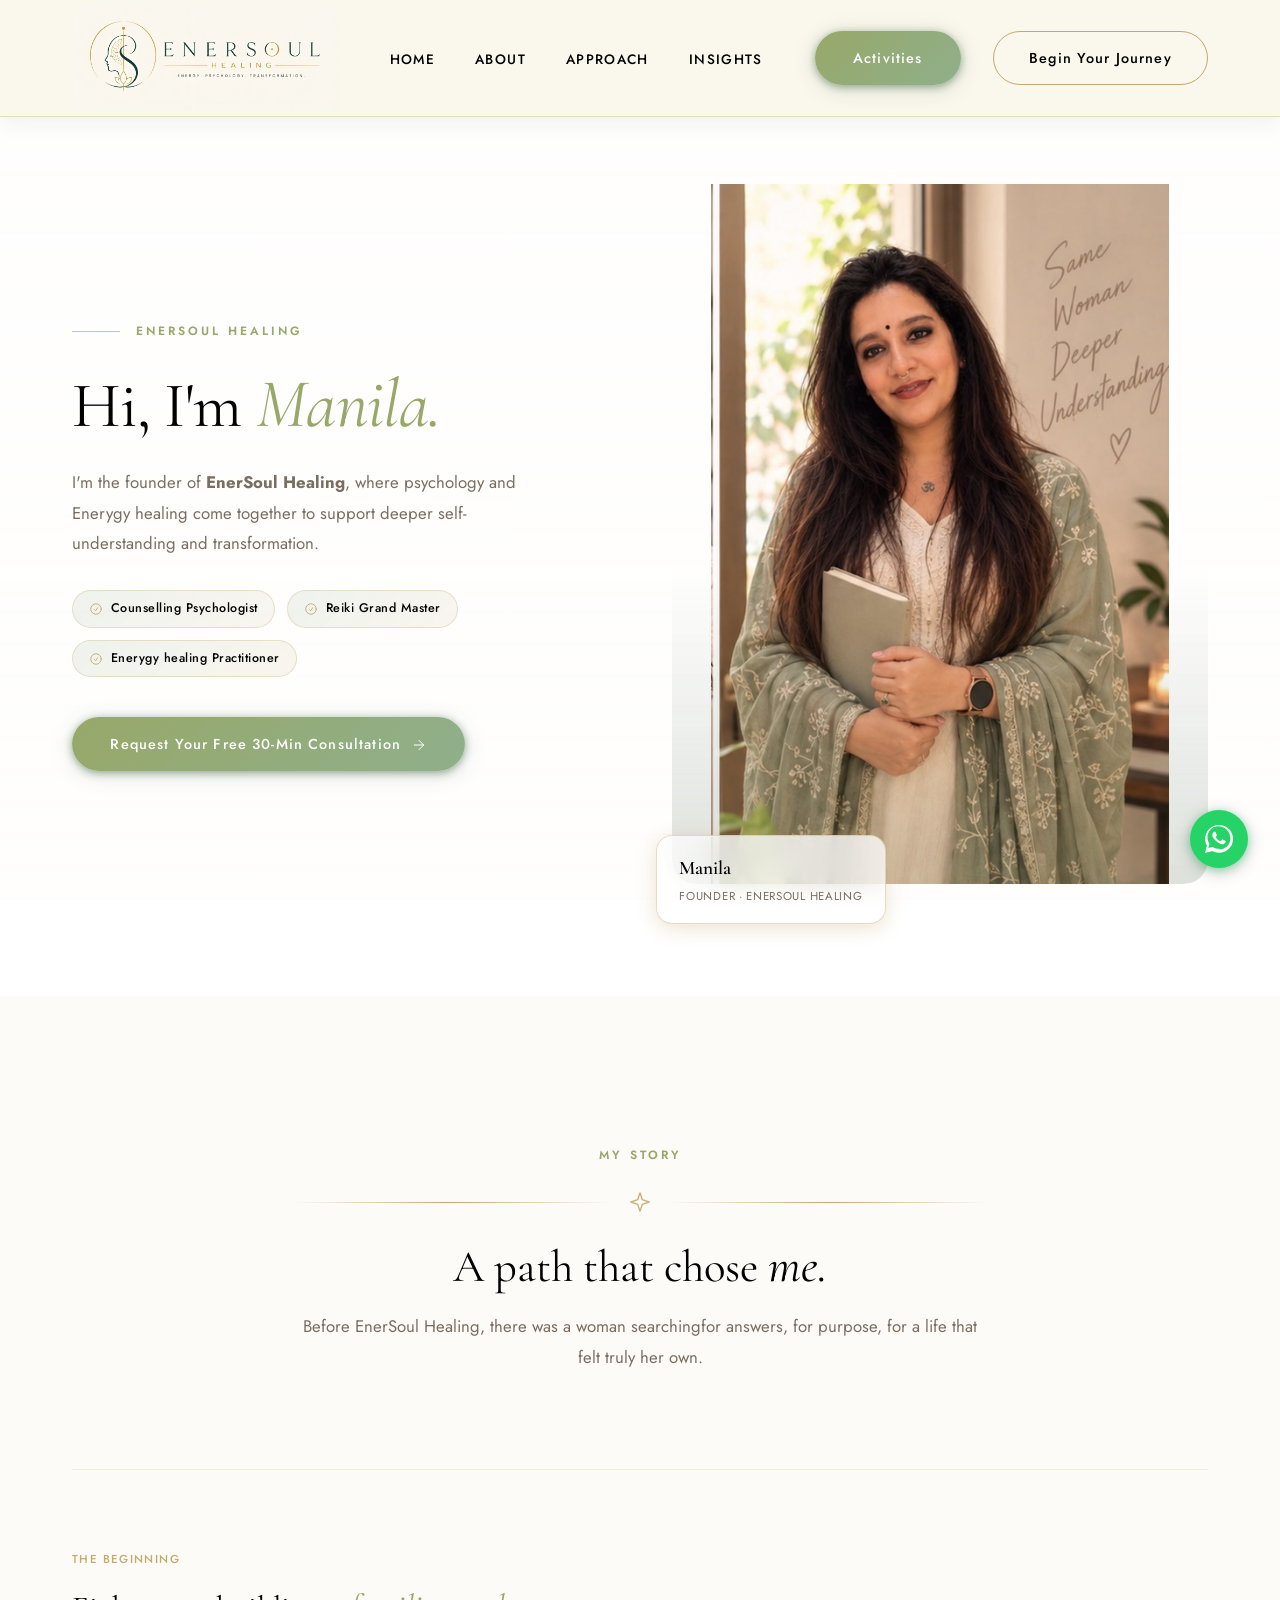
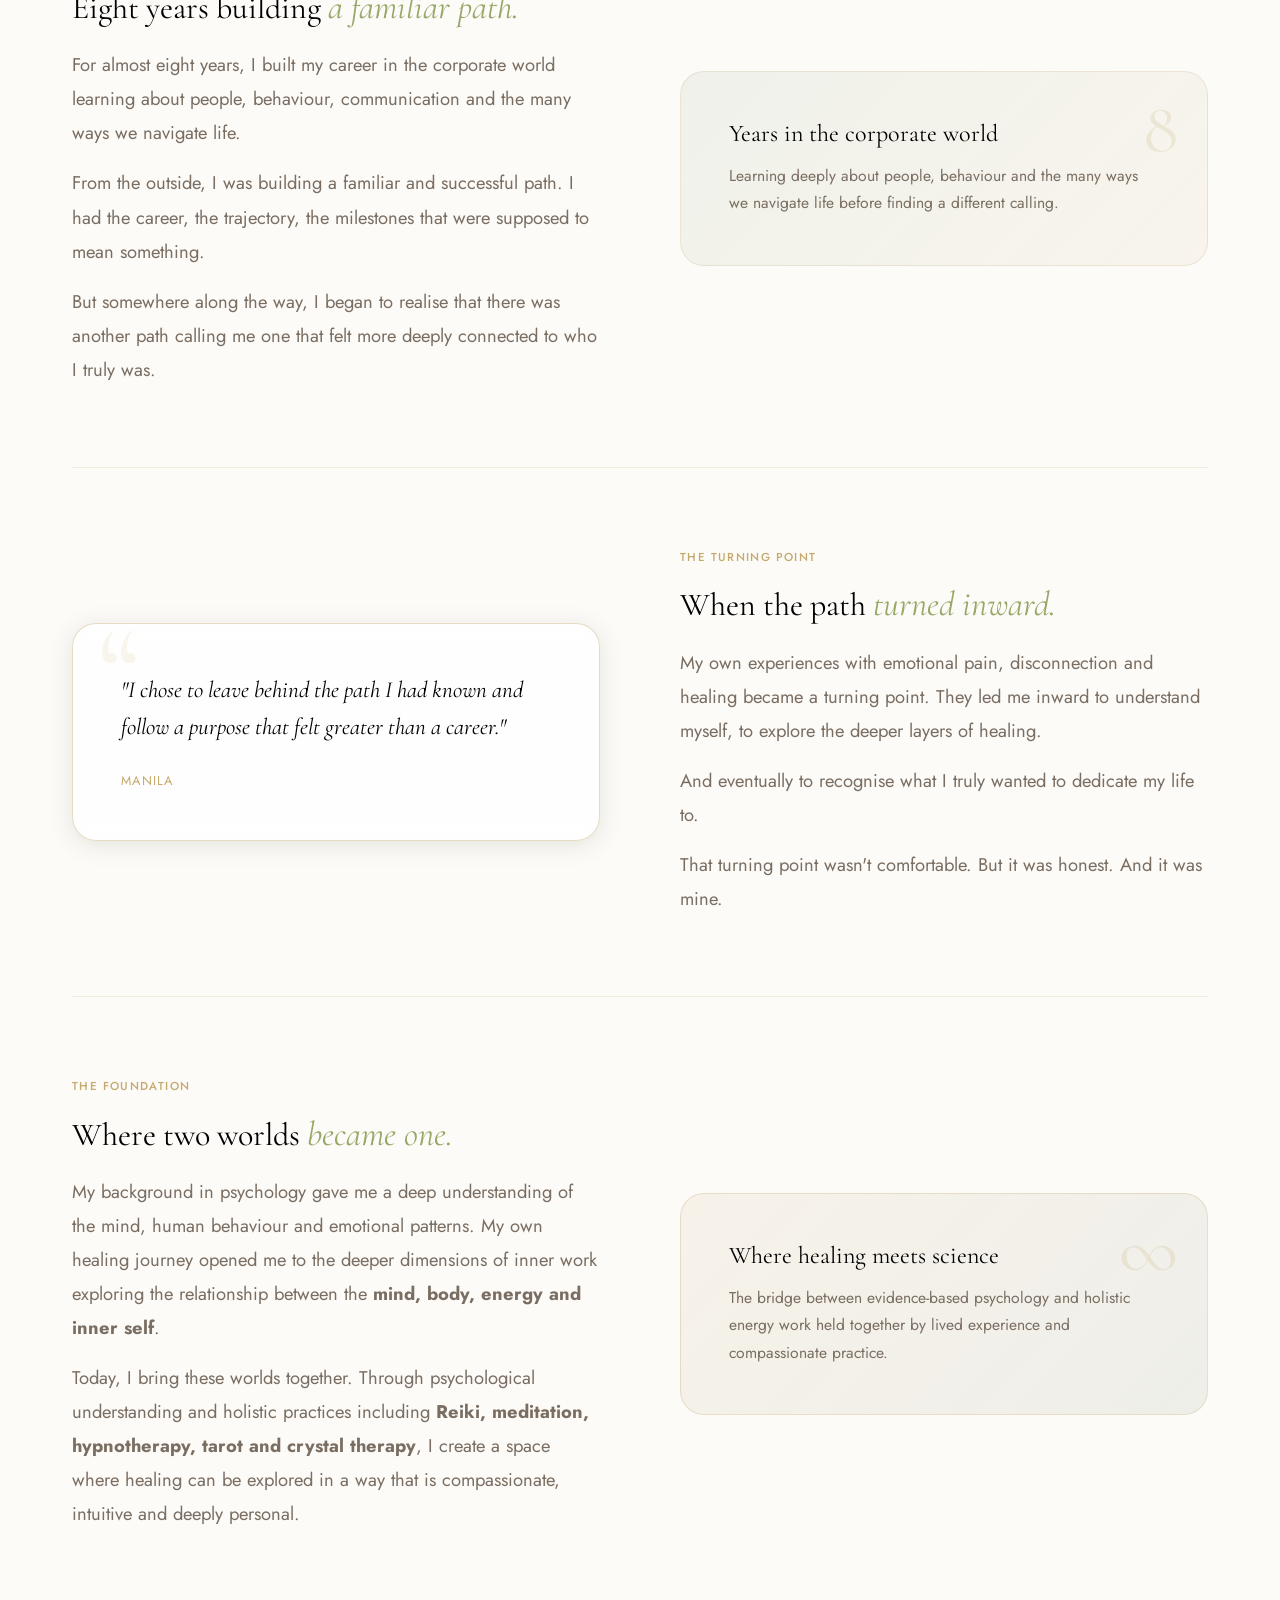
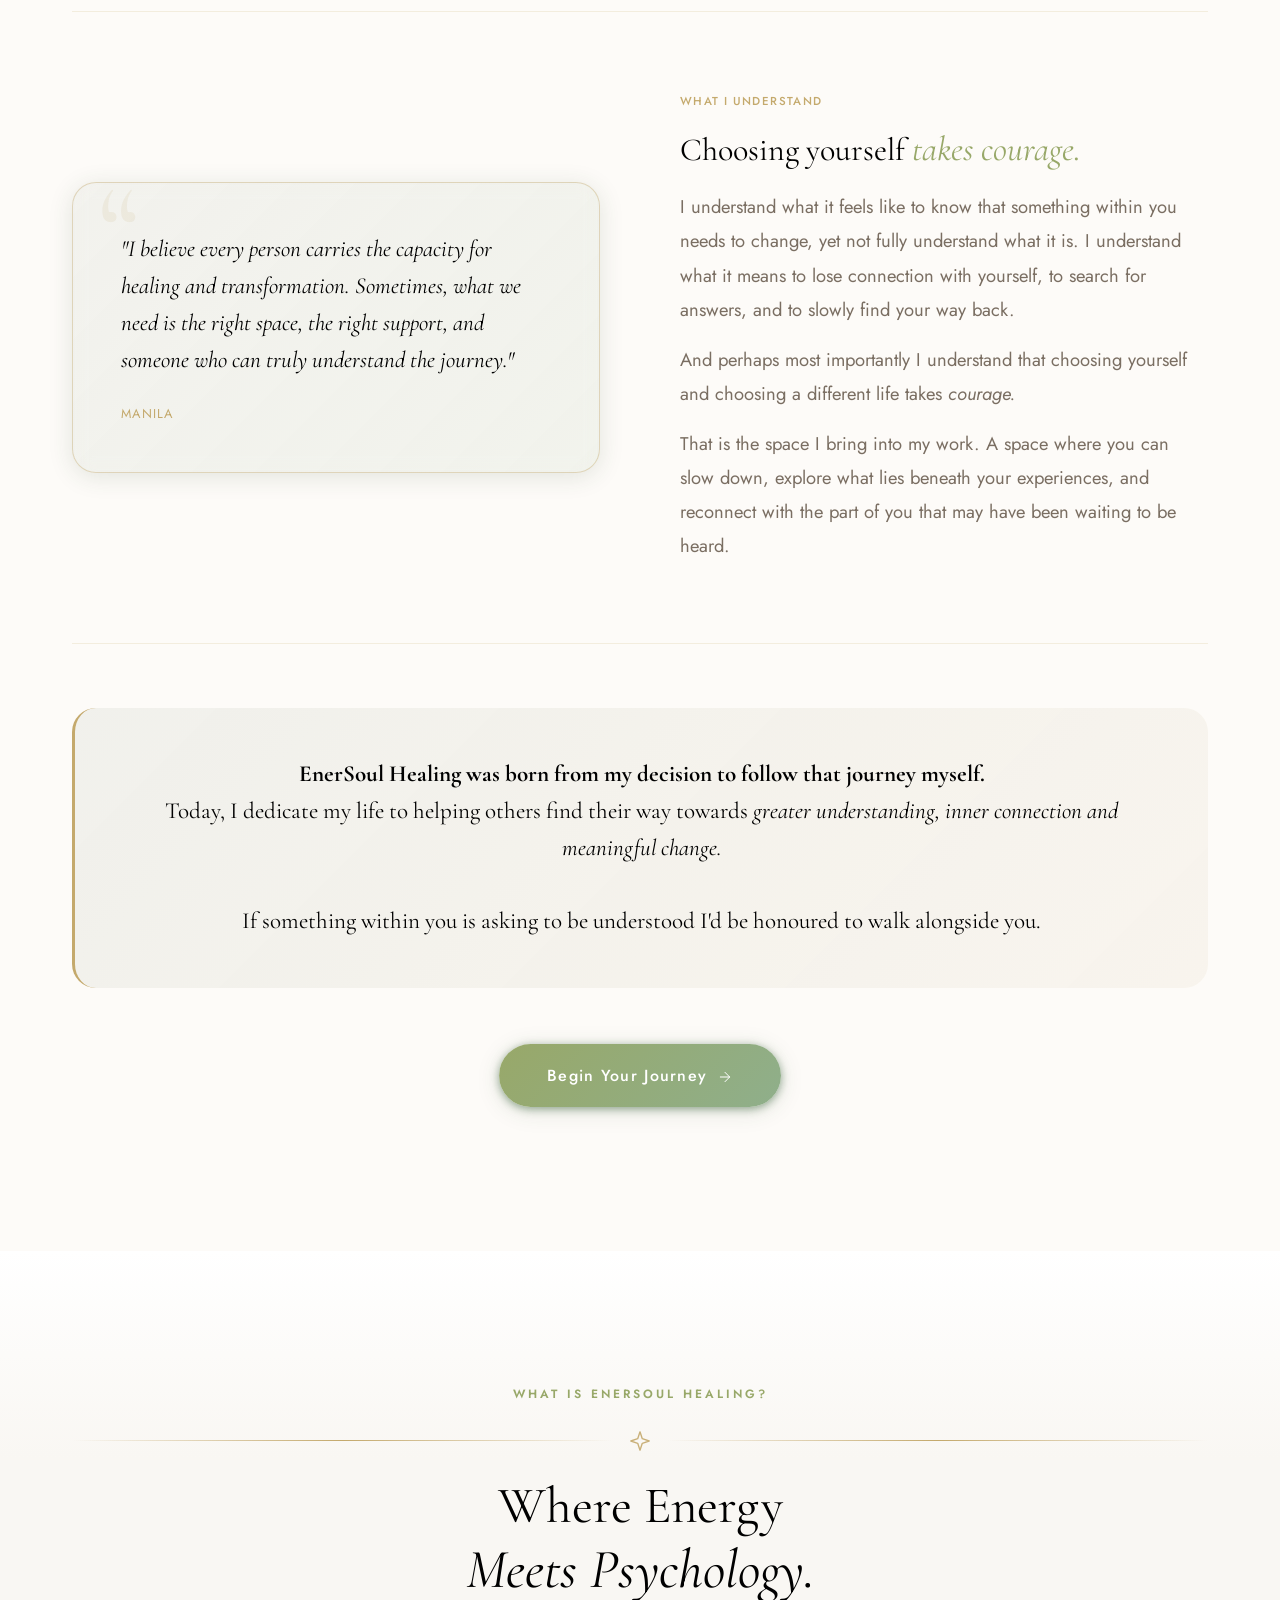
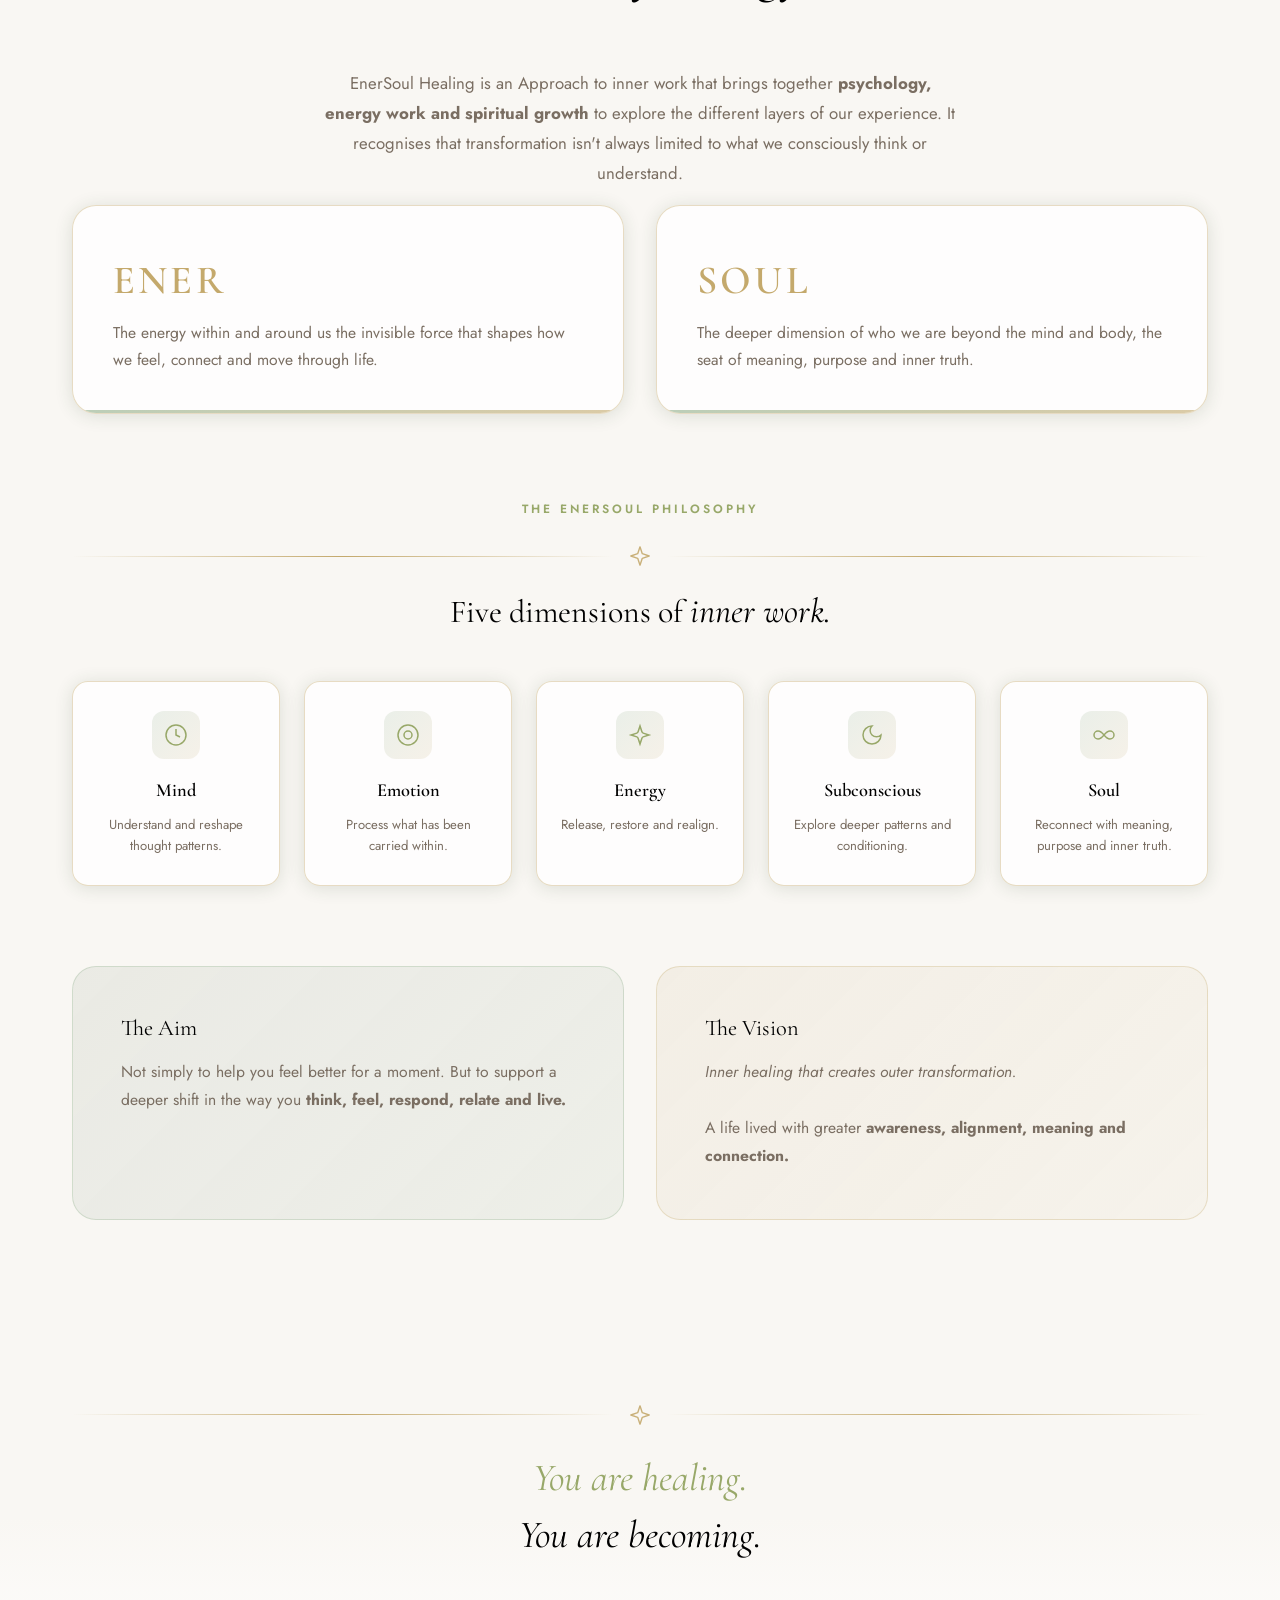
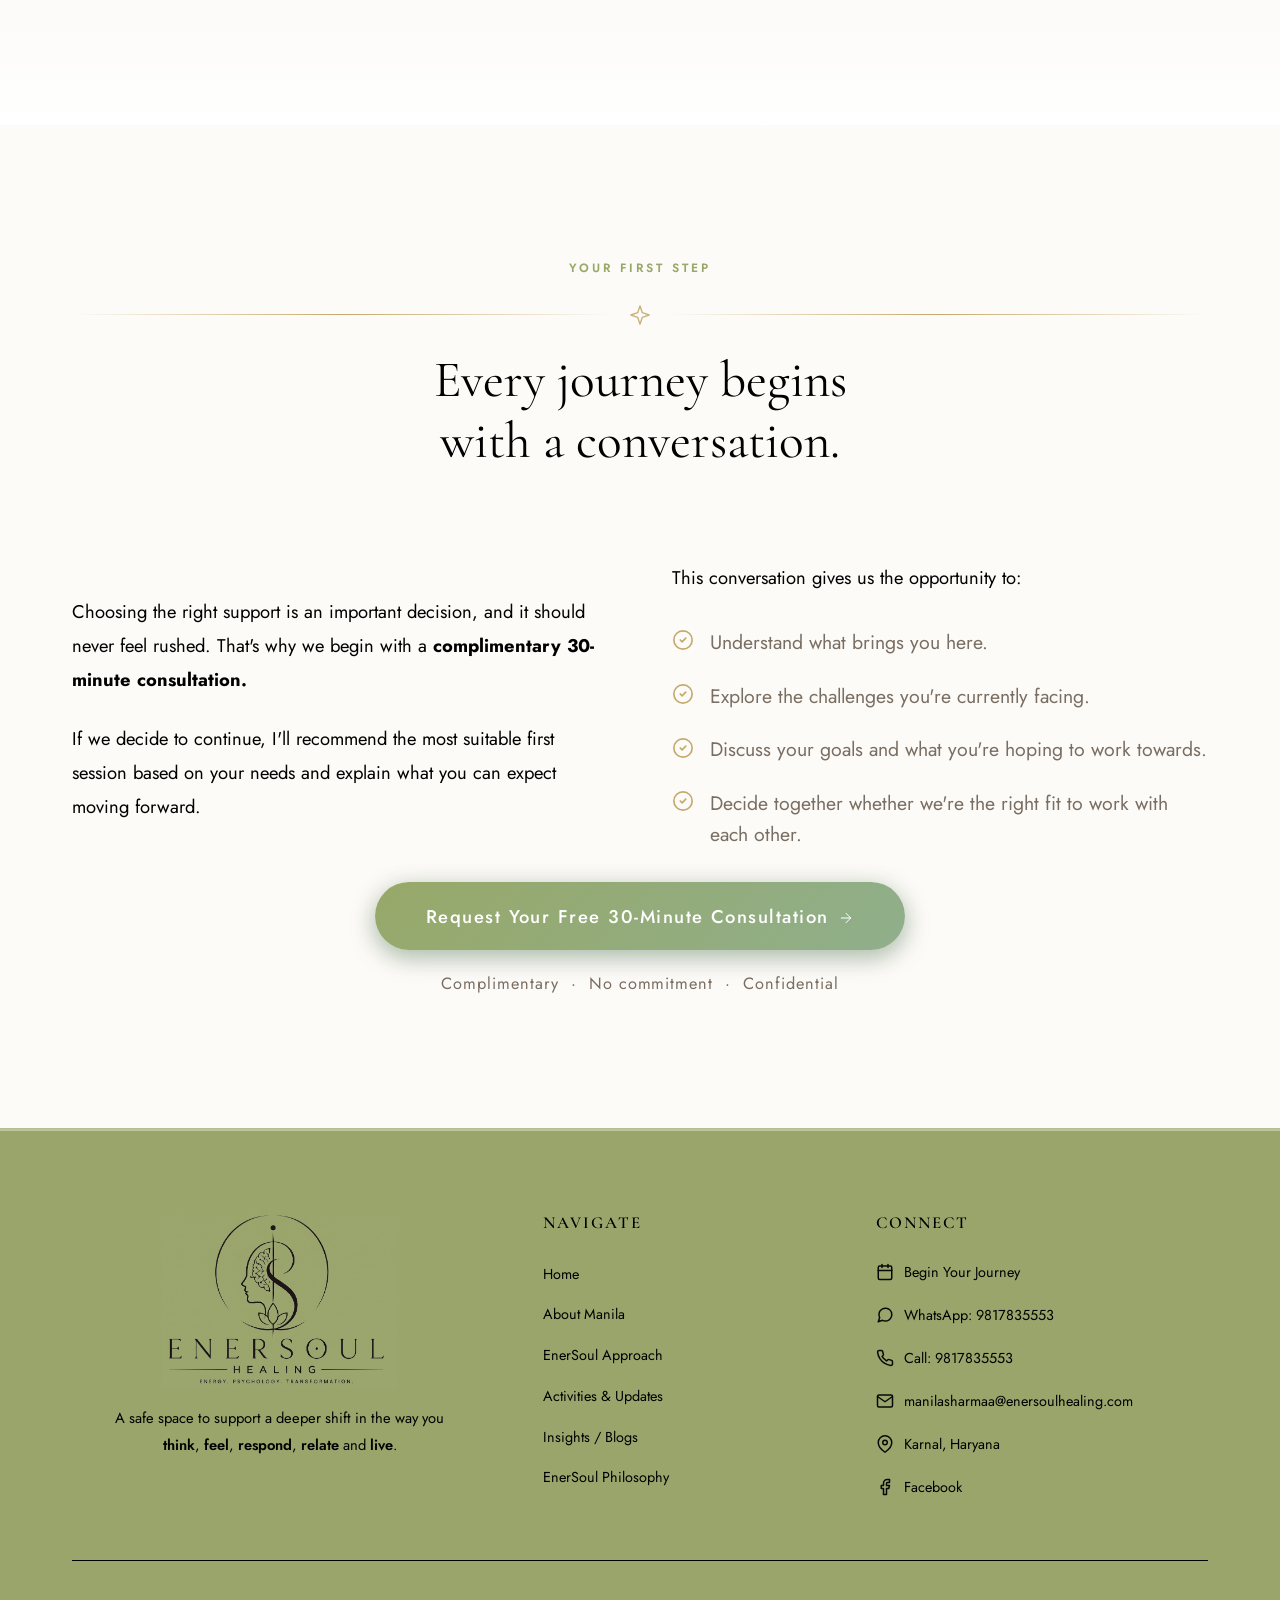
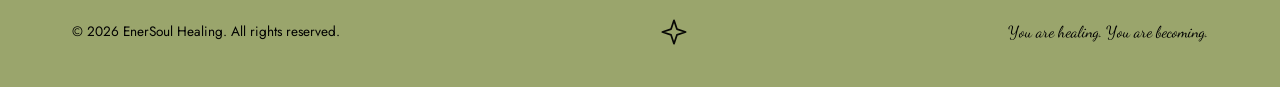
==== commit 9d8d8c54: "Add new blog articles, site styles, text formatting, and navigation links." ====
--- a/about.html
+++ b/about.html
@@ -979,7 +979,7 @@
       <ul class="nav-links" role="list">
         <li><a href="index.html">Home</a></li>
         <li><a href="about.html">About</a></li>
-        <li><a href="index.html#section-approach">approach</a></li>
+        <li><a href="index.html#section-Approach">Approach</a></li>
         <li><a href="blog.html">Insights</a></li>
       </ul>
 
@@ -999,7 +999,7 @@
   <div class="mobile-menu" id="mobile-menu" role="dialog" aria-modal="true" aria-label="Mobile navigation">
     <a href="index.html">Home</a>
     <a href="about.html">About</a>
-    <a href="index.html#section-approach">approach</a>
+    <a href="index.html#section-Approach">Approach</a>
     <a href="blog.html">Insights</a>
     <a href="about.html#section-philosophy">Philosophy</a>
     <a href="updates.html" class="btn btn--gold" style="margin-top:1rem;">Activities</a>
@@ -1308,7 +1308,7 @@
       </div>
 
       <p class="philosophy-intro-text reveal">
-        EnerSoul Healing is an approach to inner work that brings together <strong>psychology, energy work and spiritual
+        EnerSoul Healing is an Approach to inner work that brings together <strong>psychology, energy work and spiritual
           growth</strong> to explore the different layers of our experience. It recognises that transformation isn't
         always limited to what we consciously think or understand.
       </p>
@@ -1576,7 +1576,7 @@
           <ul role="list">
             <li><a href="index.html">Home</a></li>
             <li><a href="about.html">About Manila</a></li>
-            <li><a href="index.html#section-approach">EnerSoul Approach</a></li>
+            <li><a href="index.html#section-Approach">EnerSoul Approach</a></li>
             <li><a href="updates.html">Activities &amp; Updates</a></li>
             <li><a href="blog.html">Insights / Blogs</a></li>
             <li><a href="about.html#section-philosophy">EnerSoul Philosophy</a></li>
--- a/css/style.css
+++ b/css/style.css
@@ -1135,9 +1135,9 @@
 }
 
 /* ════════════════════════════════════════
-   SECTION: APPROACH TIMELINE
+   SECTION: Approach TIMELINE
 ════════════════════════════════════════ */
-#section-approach {
+#section-Approach {
   padding: 6rem 0;
   background: #FFFFFF;
   position: relative;
@@ -1145,7 +1145,7 @@
 
 }
 
-#section-approach::before {
+#section-Approach::before {
   content: '';
   position: absolute;
   inset: 0;
@@ -1156,17 +1156,17 @@
   z-index: 0;
 }
 
-#section-approach>.container {
+#section-Approach>.container {
   position: relative;
   z-index: 1;
 }
 
-.approach-intro {
+.Approach-intro {
   text-align: center;
   margin-bottom: 5rem;
 }
 
-.approach-intro .start-label {
+.Approach-intro .start-label {
   display: inline-block;
   background: rgba(196, 169, 108, 0.27);
   border: 1px solid rgba(196, 169, 108, 0.54);
@@ -2343,7 +2343,7 @@
   /* ── Sections general ── */
   #section-reasons,
   #section-change,
-  #section-approach,
+  #section-Approach,
   #section-modalities,
   #section-outcomes,
   #section-about,
@@ -2620,7 +2620,7 @@
   /* ── Sections ── */
   #section-reasons,
   #section-change,
-  #section-approach,
+  #section-Approach,
   #section-modalities,
   #section-outcomes,
   #section-about,
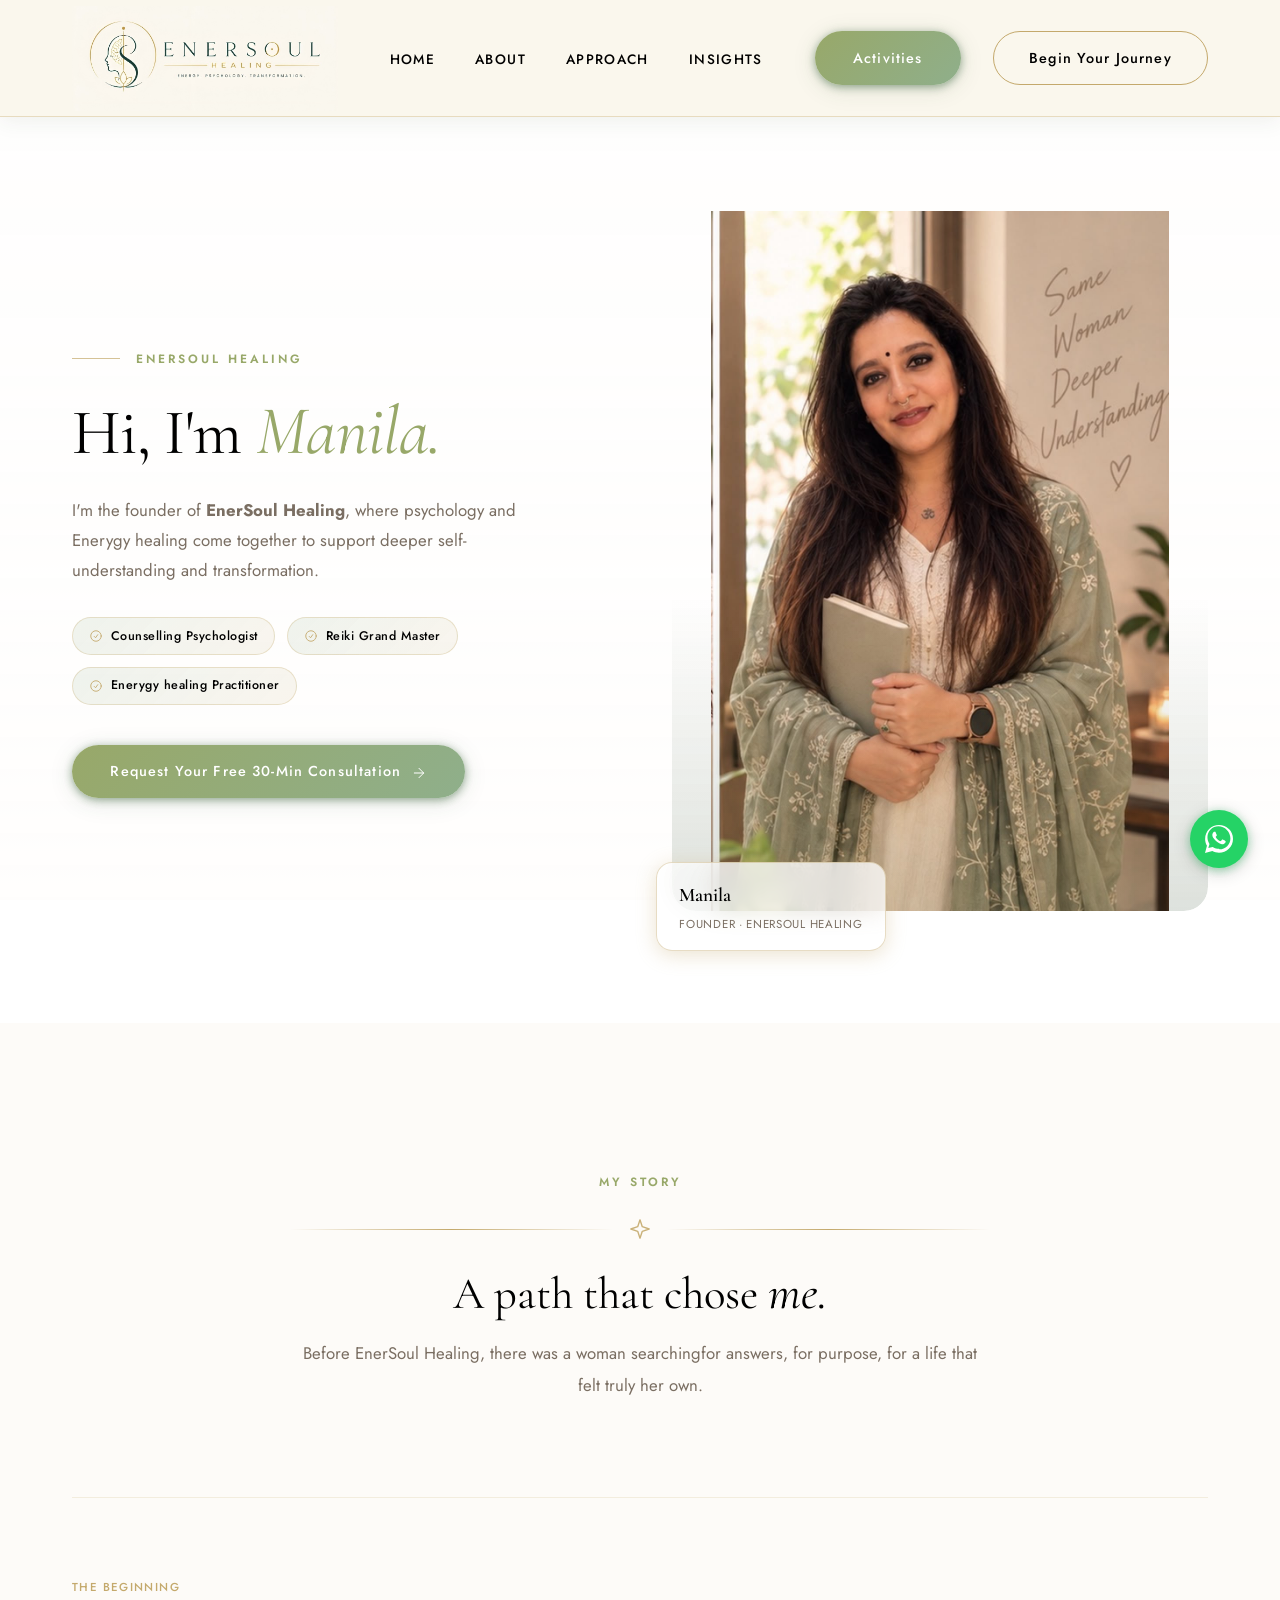
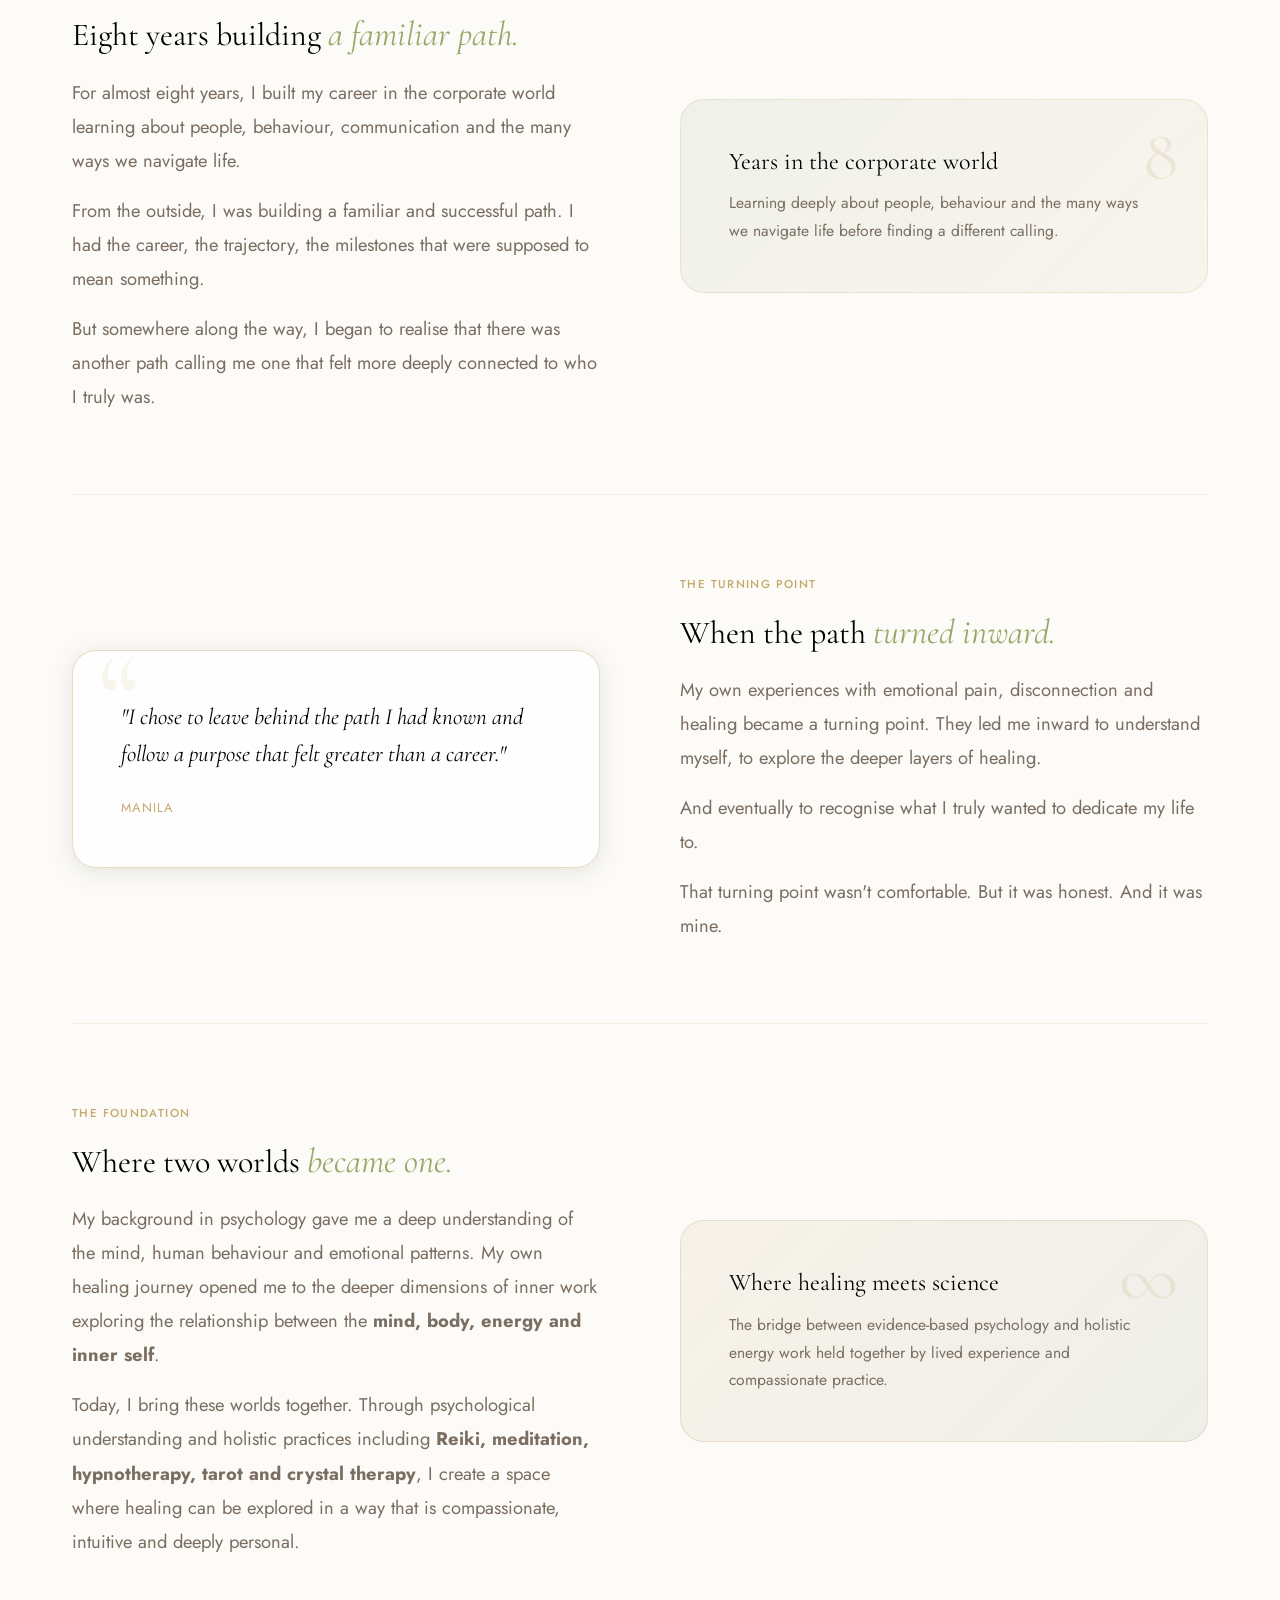
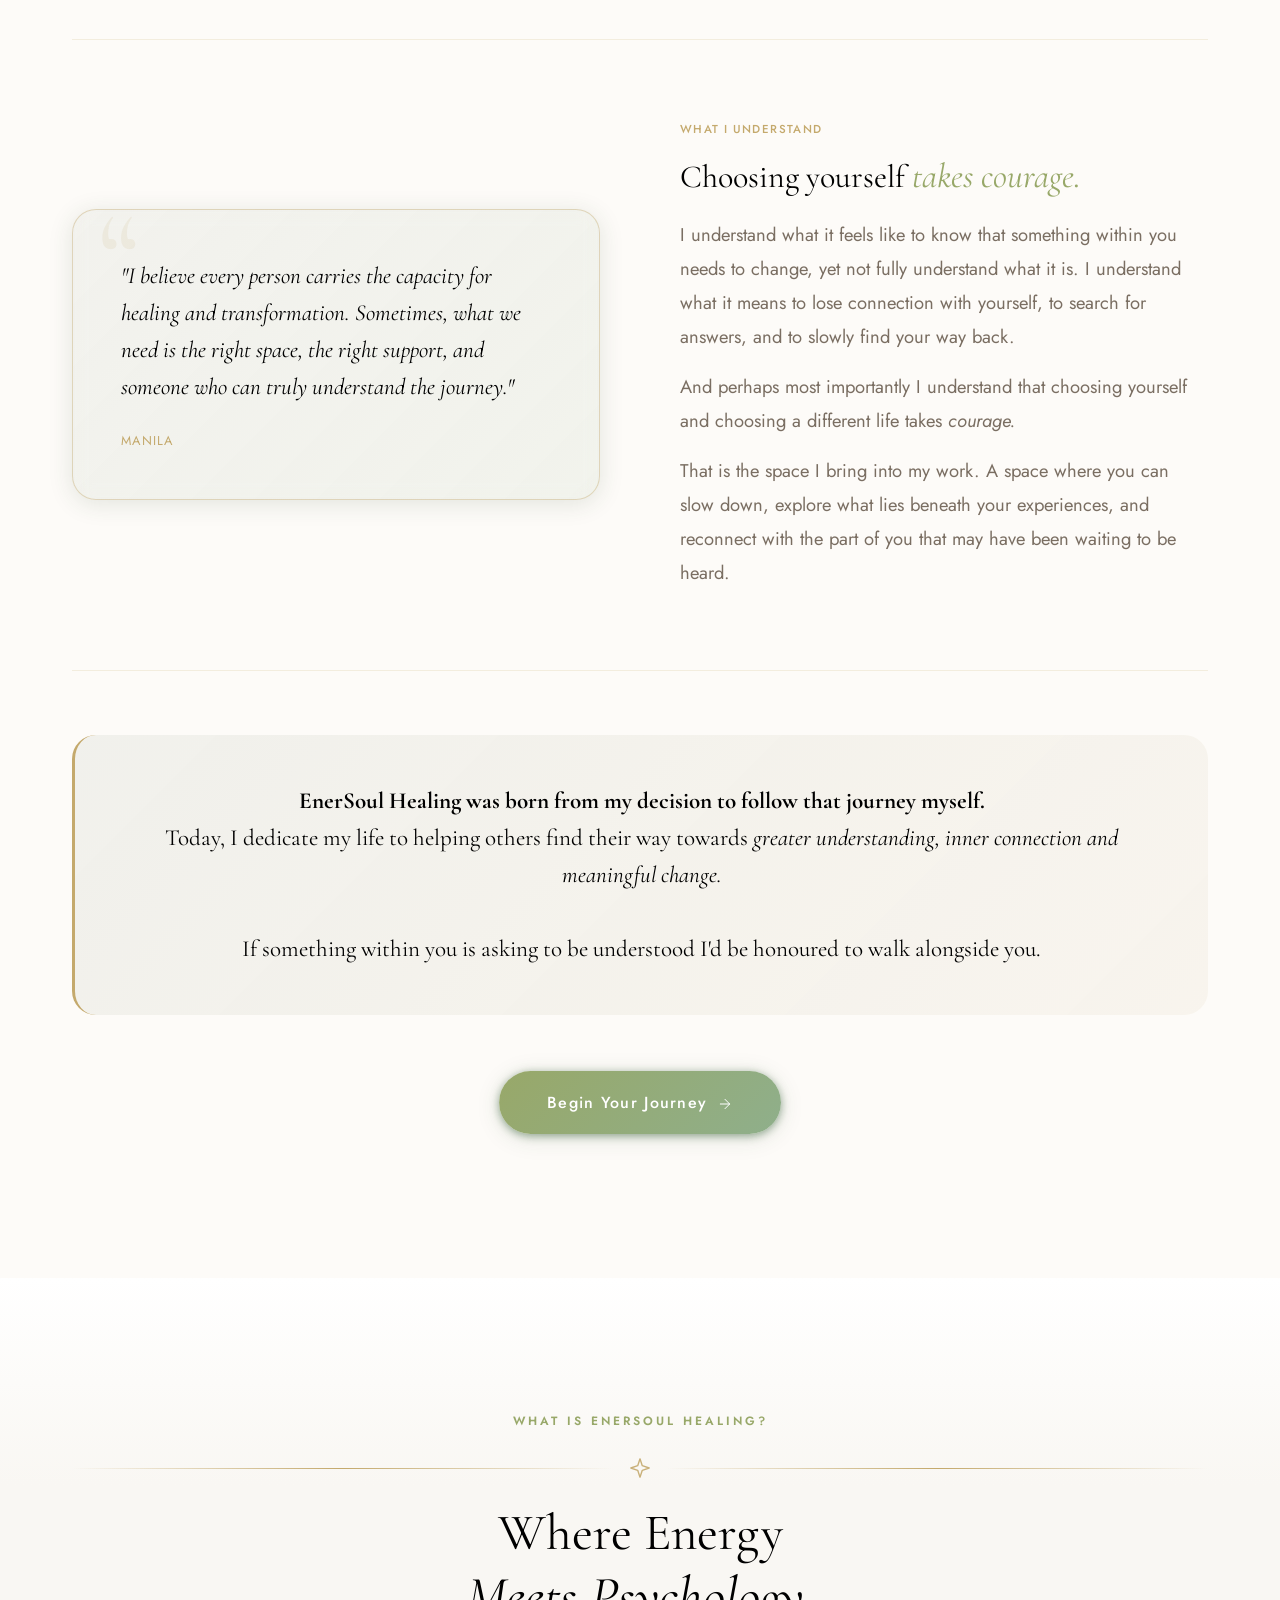
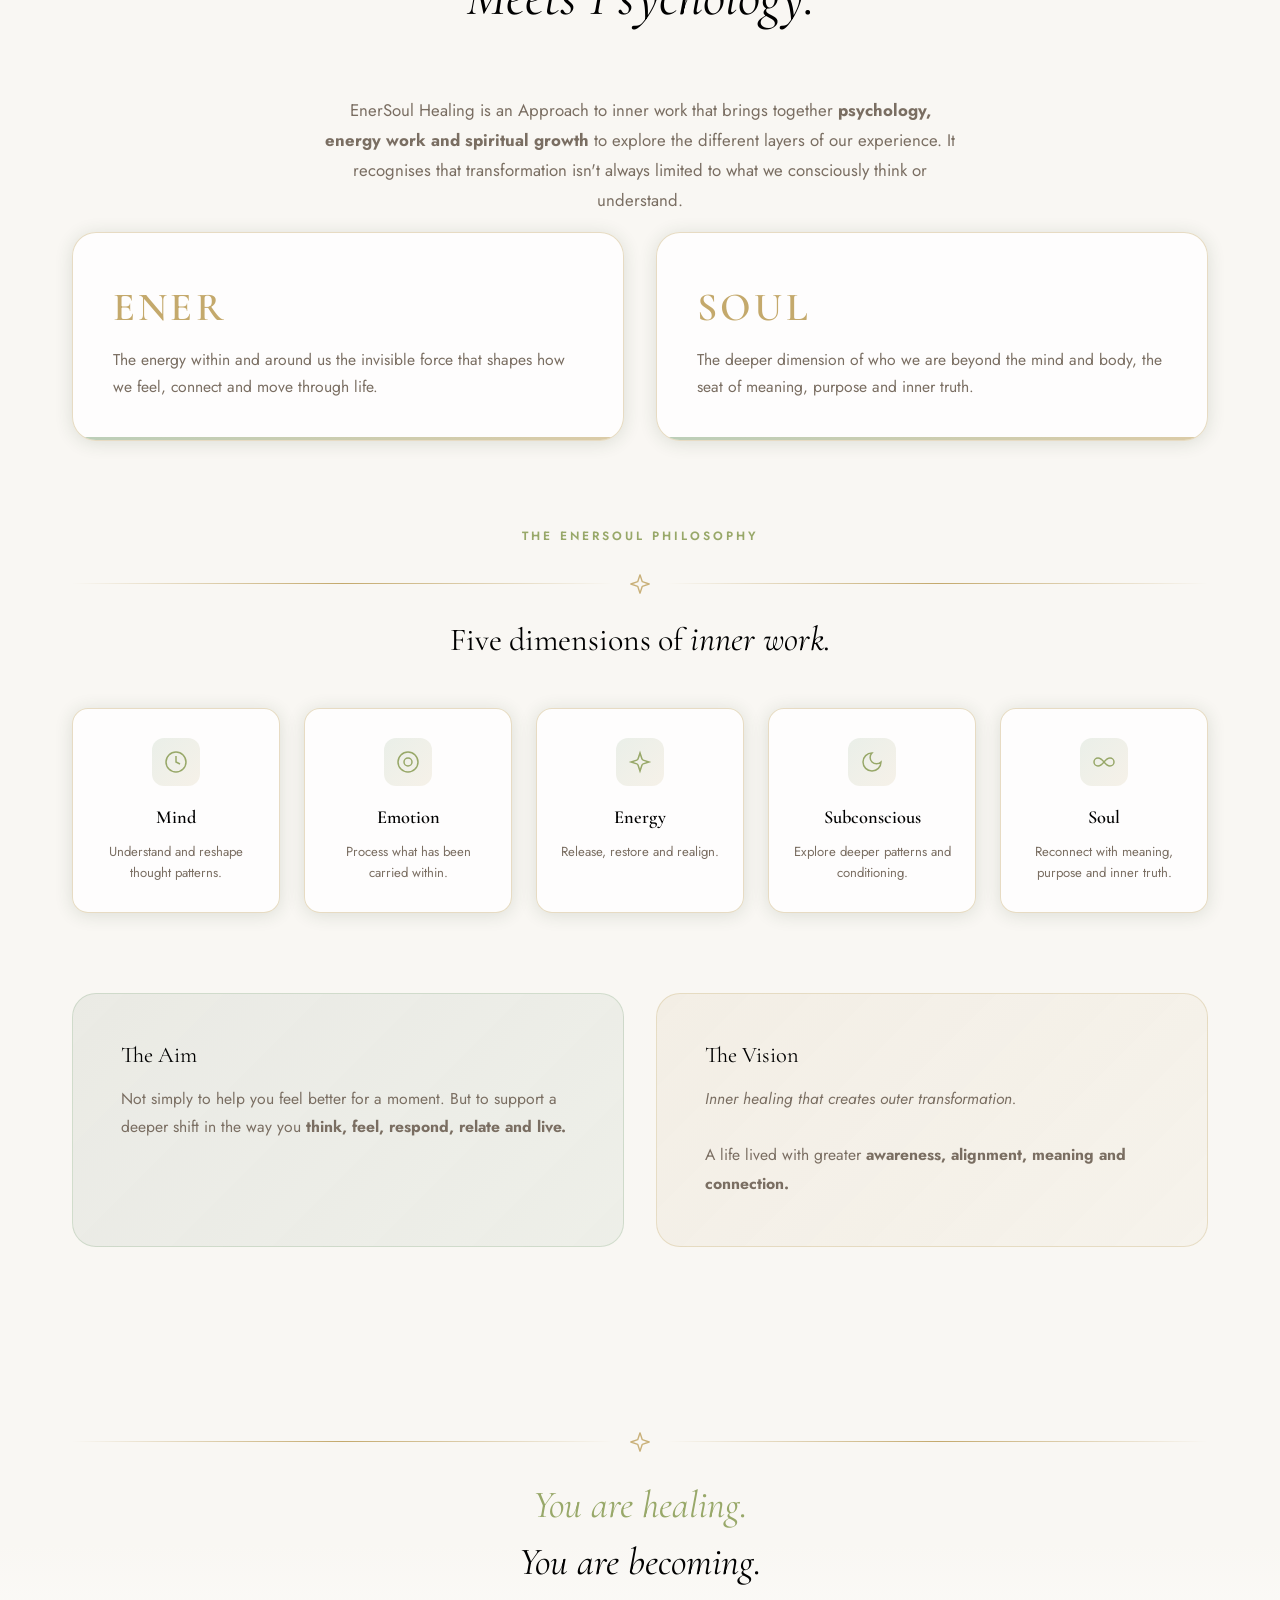
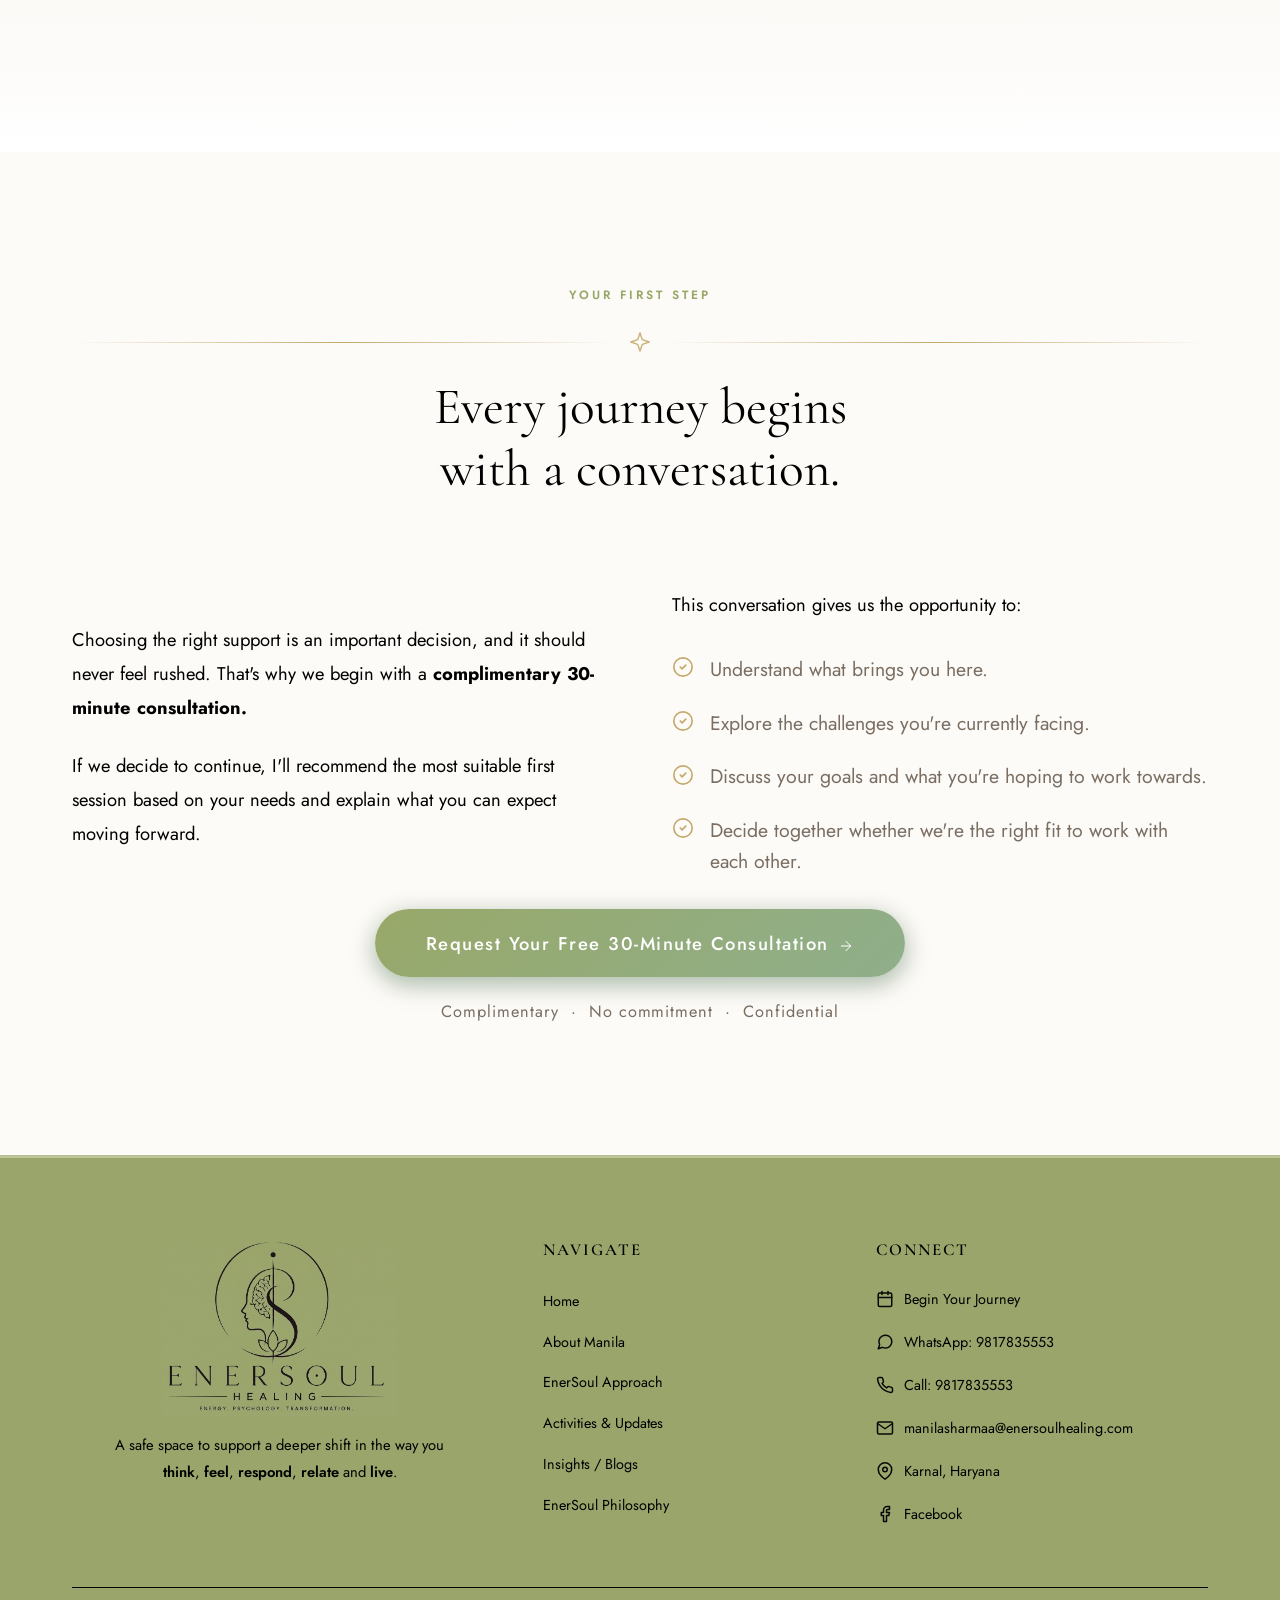
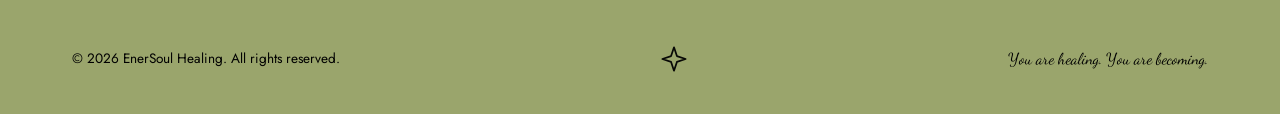
==== commit b4306a02: "feat: update site-wide favicon to use new PNG asset" ====
--- a/about.html
+++ b/about.html
@@ -13,9 +13,8 @@
     content="The story behind EnerSoul Healing  where psychology and Enerygy healing come together for deeper transformation." />
   <title>About Manila EnerSoul Healing</title>
 
-  <!-- Favicon -->
-  <link rel="icon" type="image/svg+xml"
-    href="data:image/svg+xml,<svg xmlns='http://www.w3.org/2000/svg' viewBox='0 0 24 24' fill='none' stroke='%23C4A96C' stroke-width='1.5' stroke-linecap='round' stroke-linejoin='round'><path d='M12 2L14.5 9.5L22 12L14.5 14.5L12 22L9.5 14.5L2 12L9.5 9.5Z'/></svg>" />
+  <link rel="icon" type="image/png" href="assets/favicon.png" />
+</svg>" />
 
   <!-- Stylesheets -->
   <link rel="stylesheet" href="css/style.css" />
